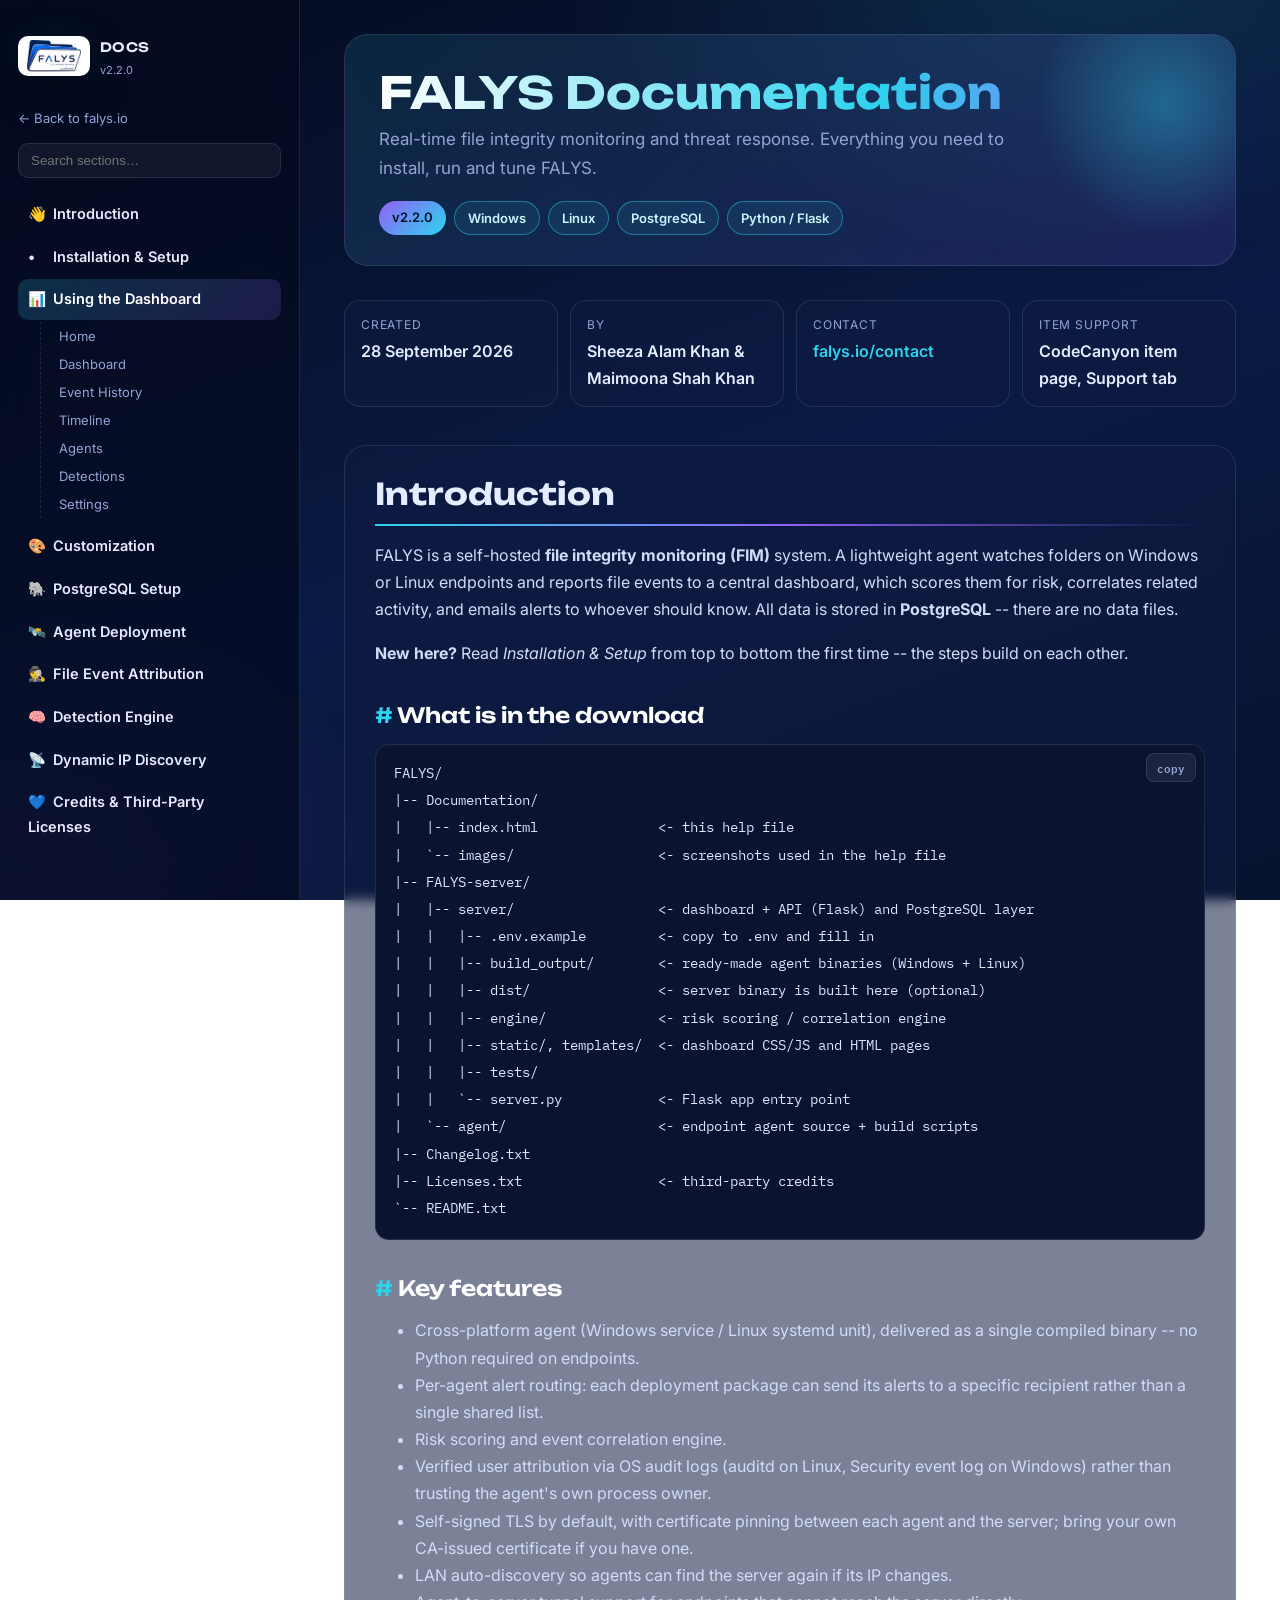
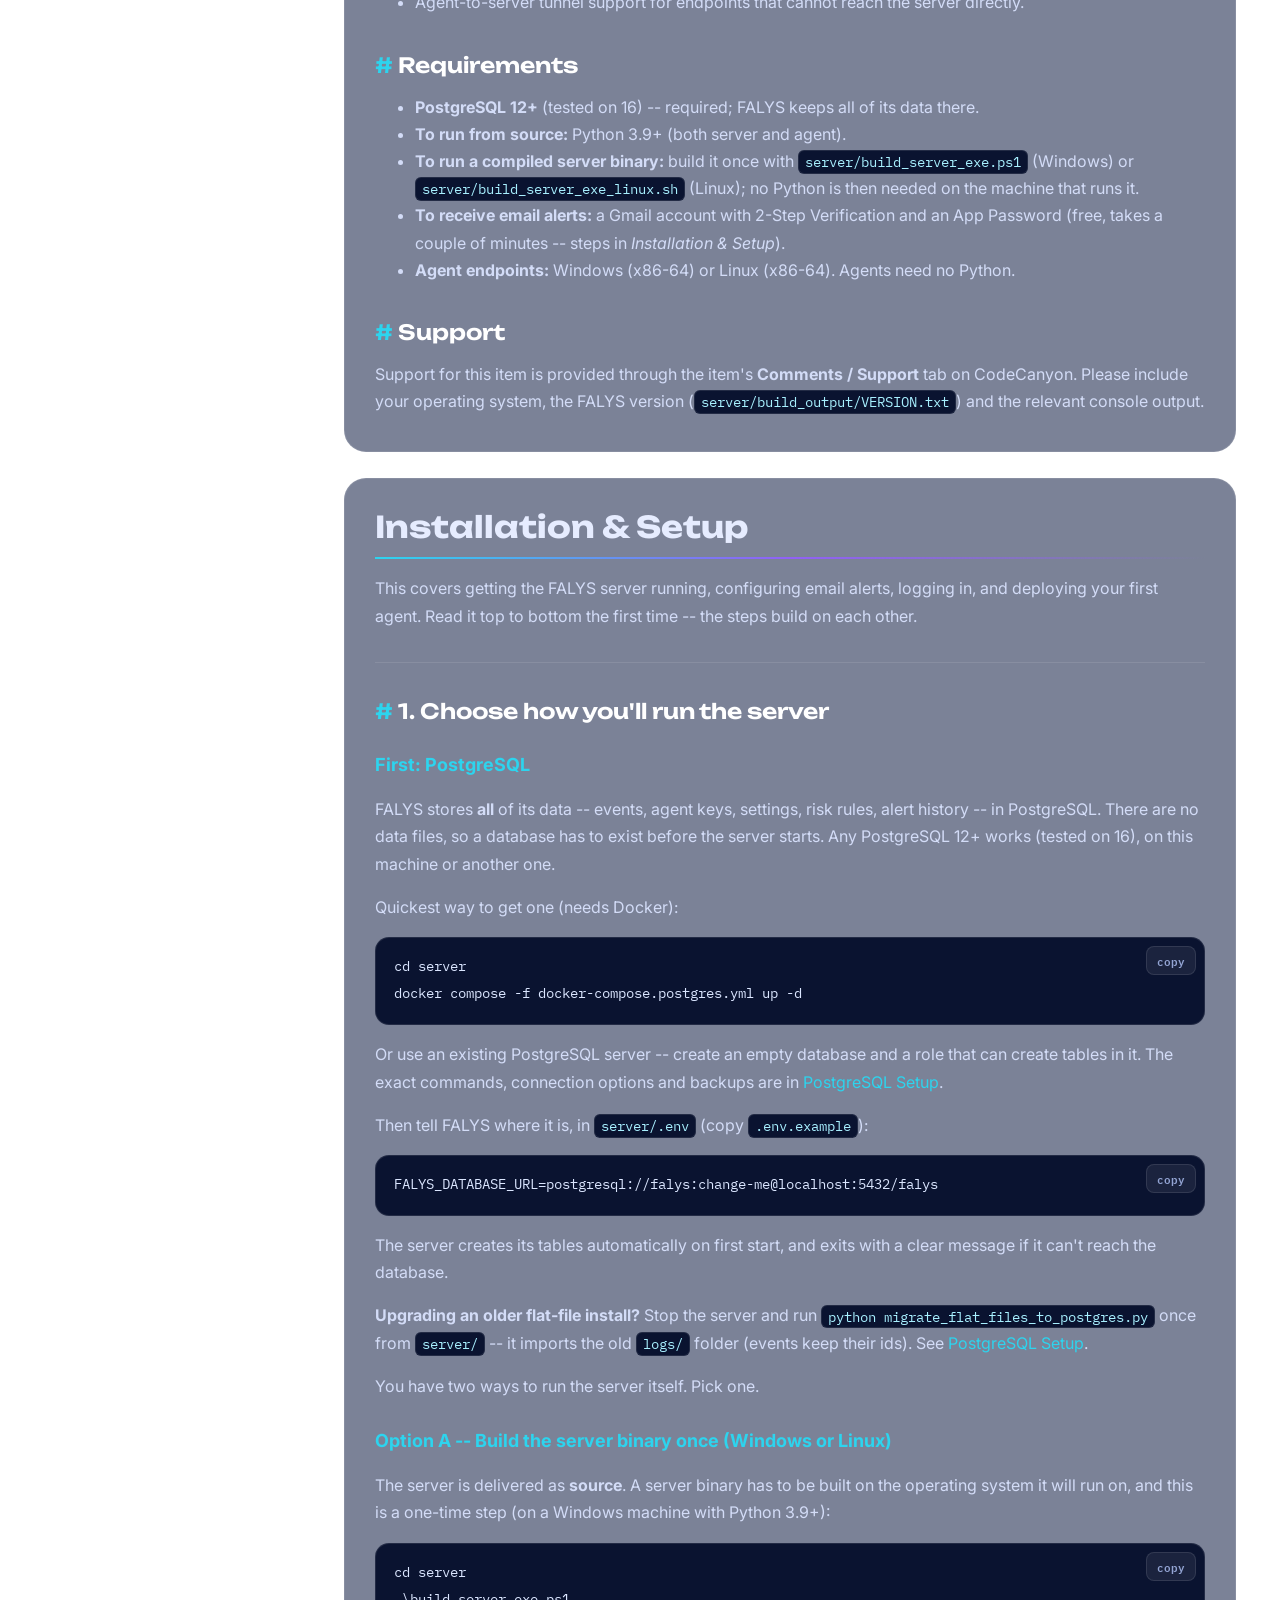
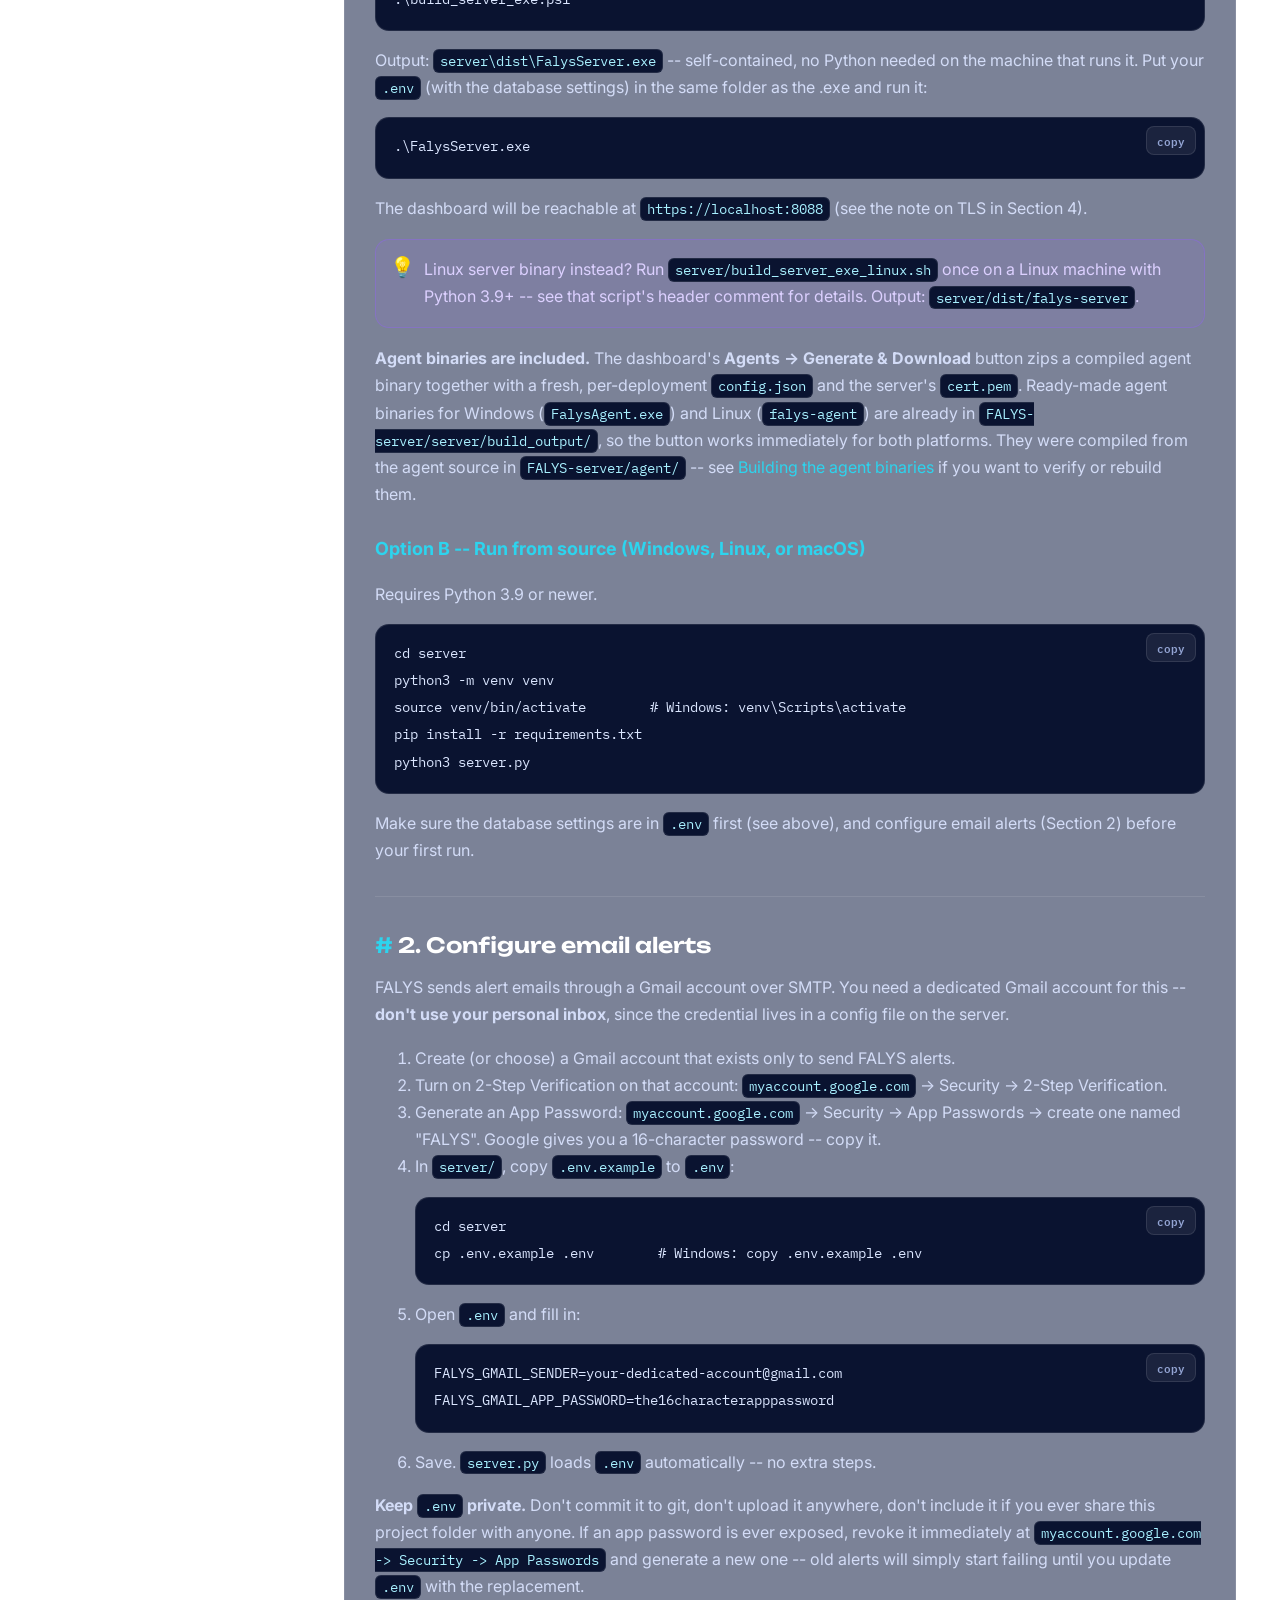
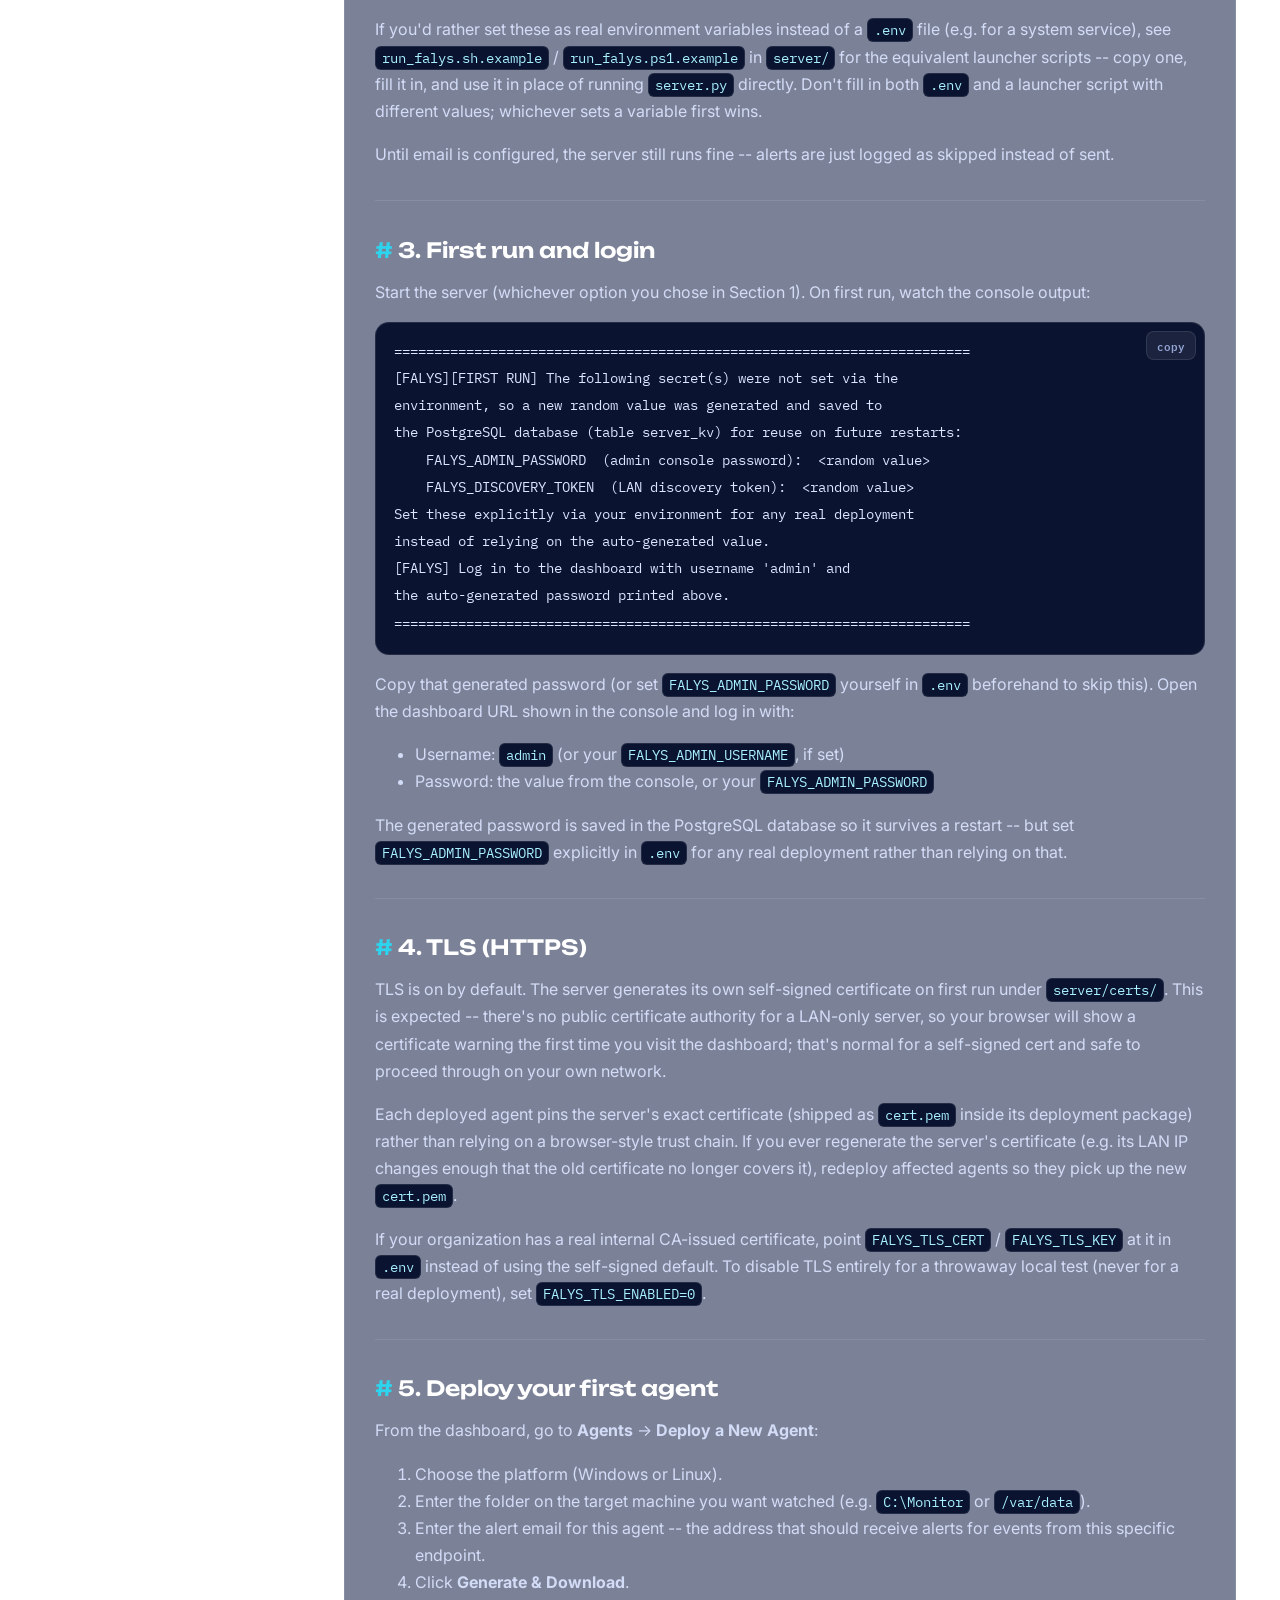
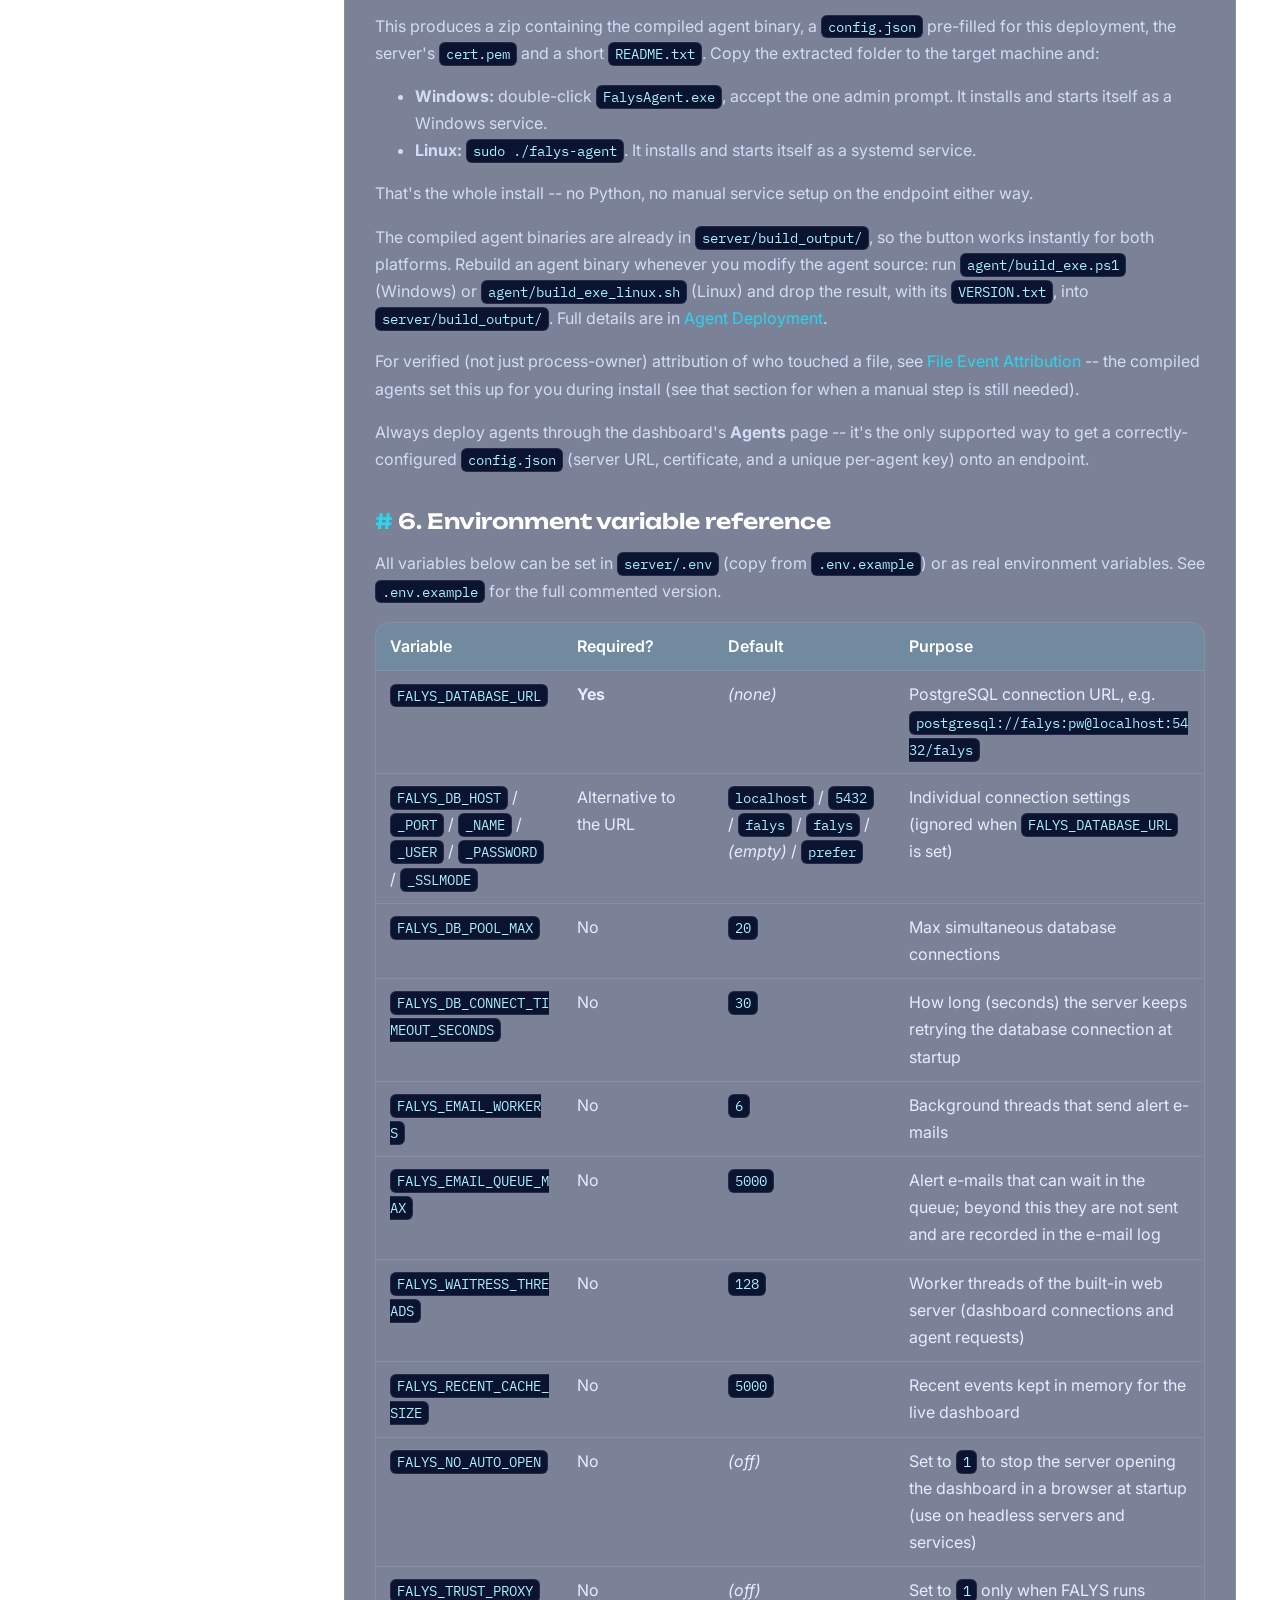
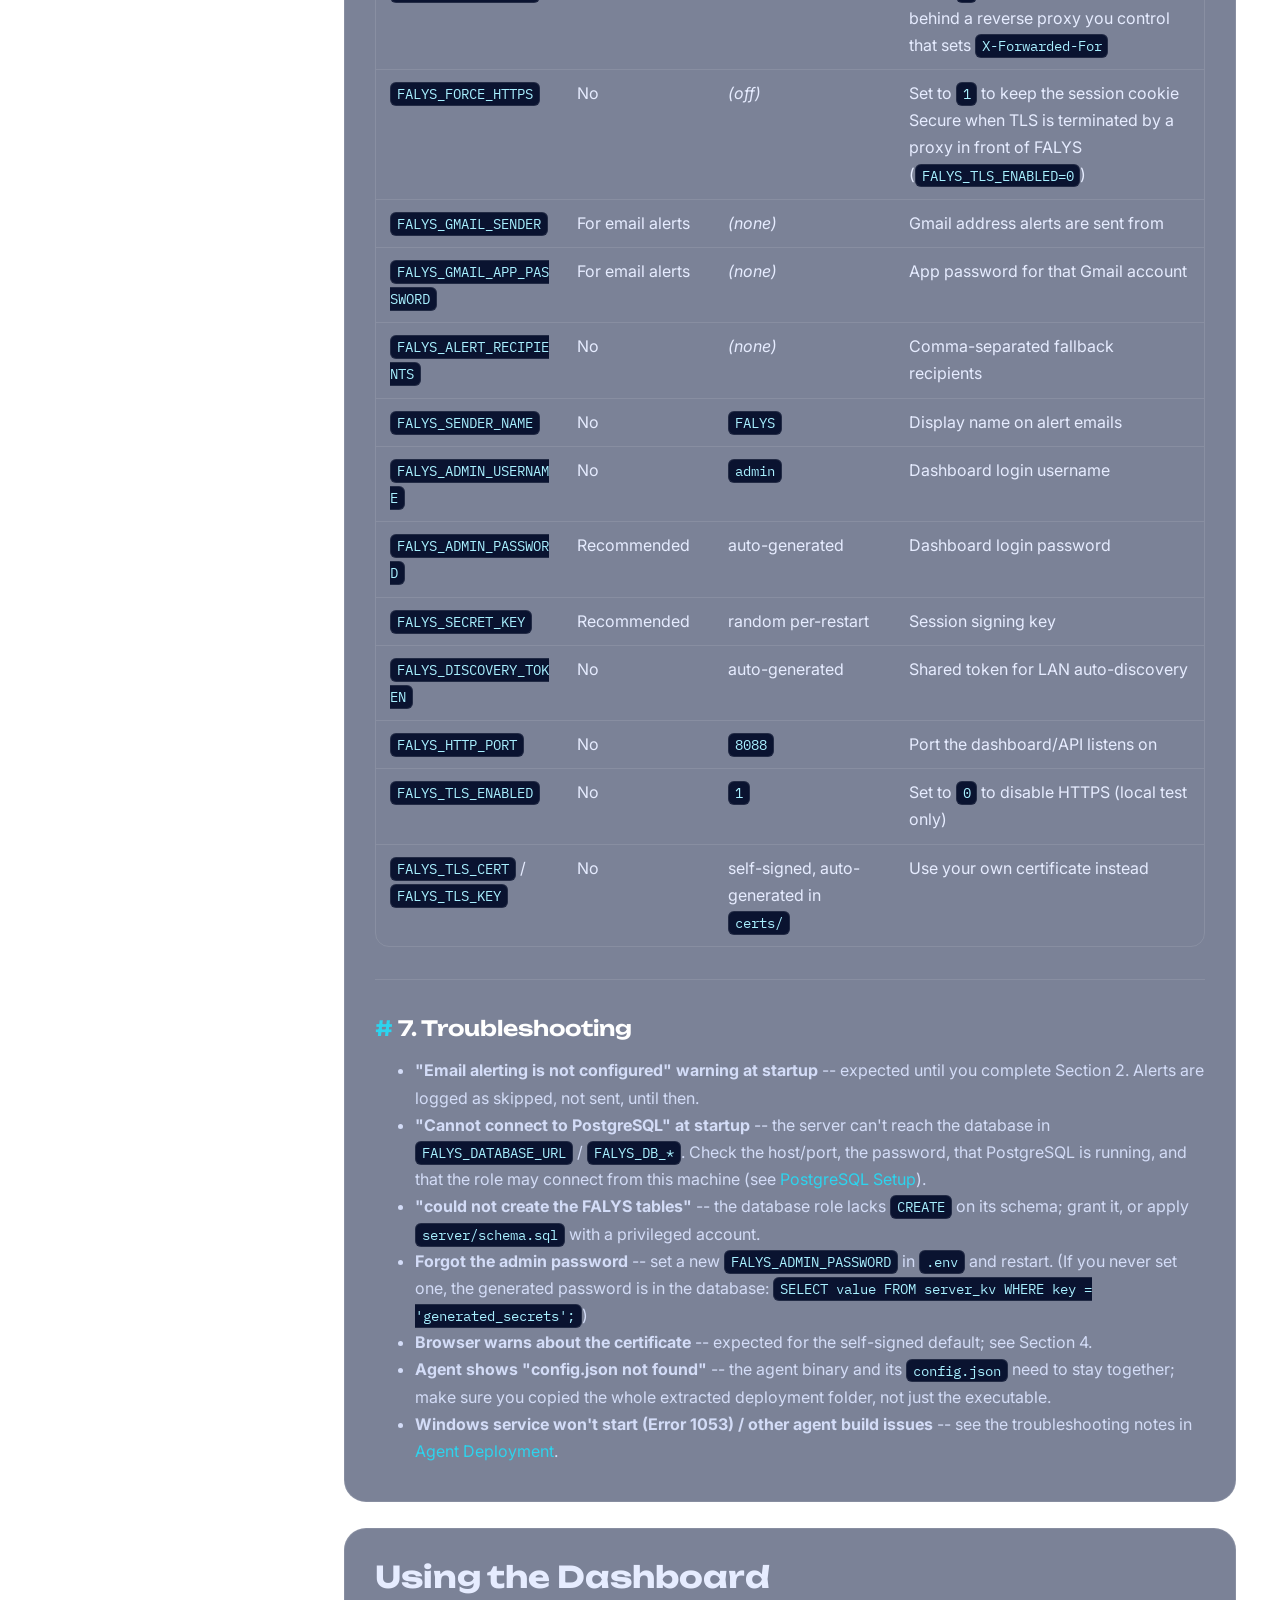
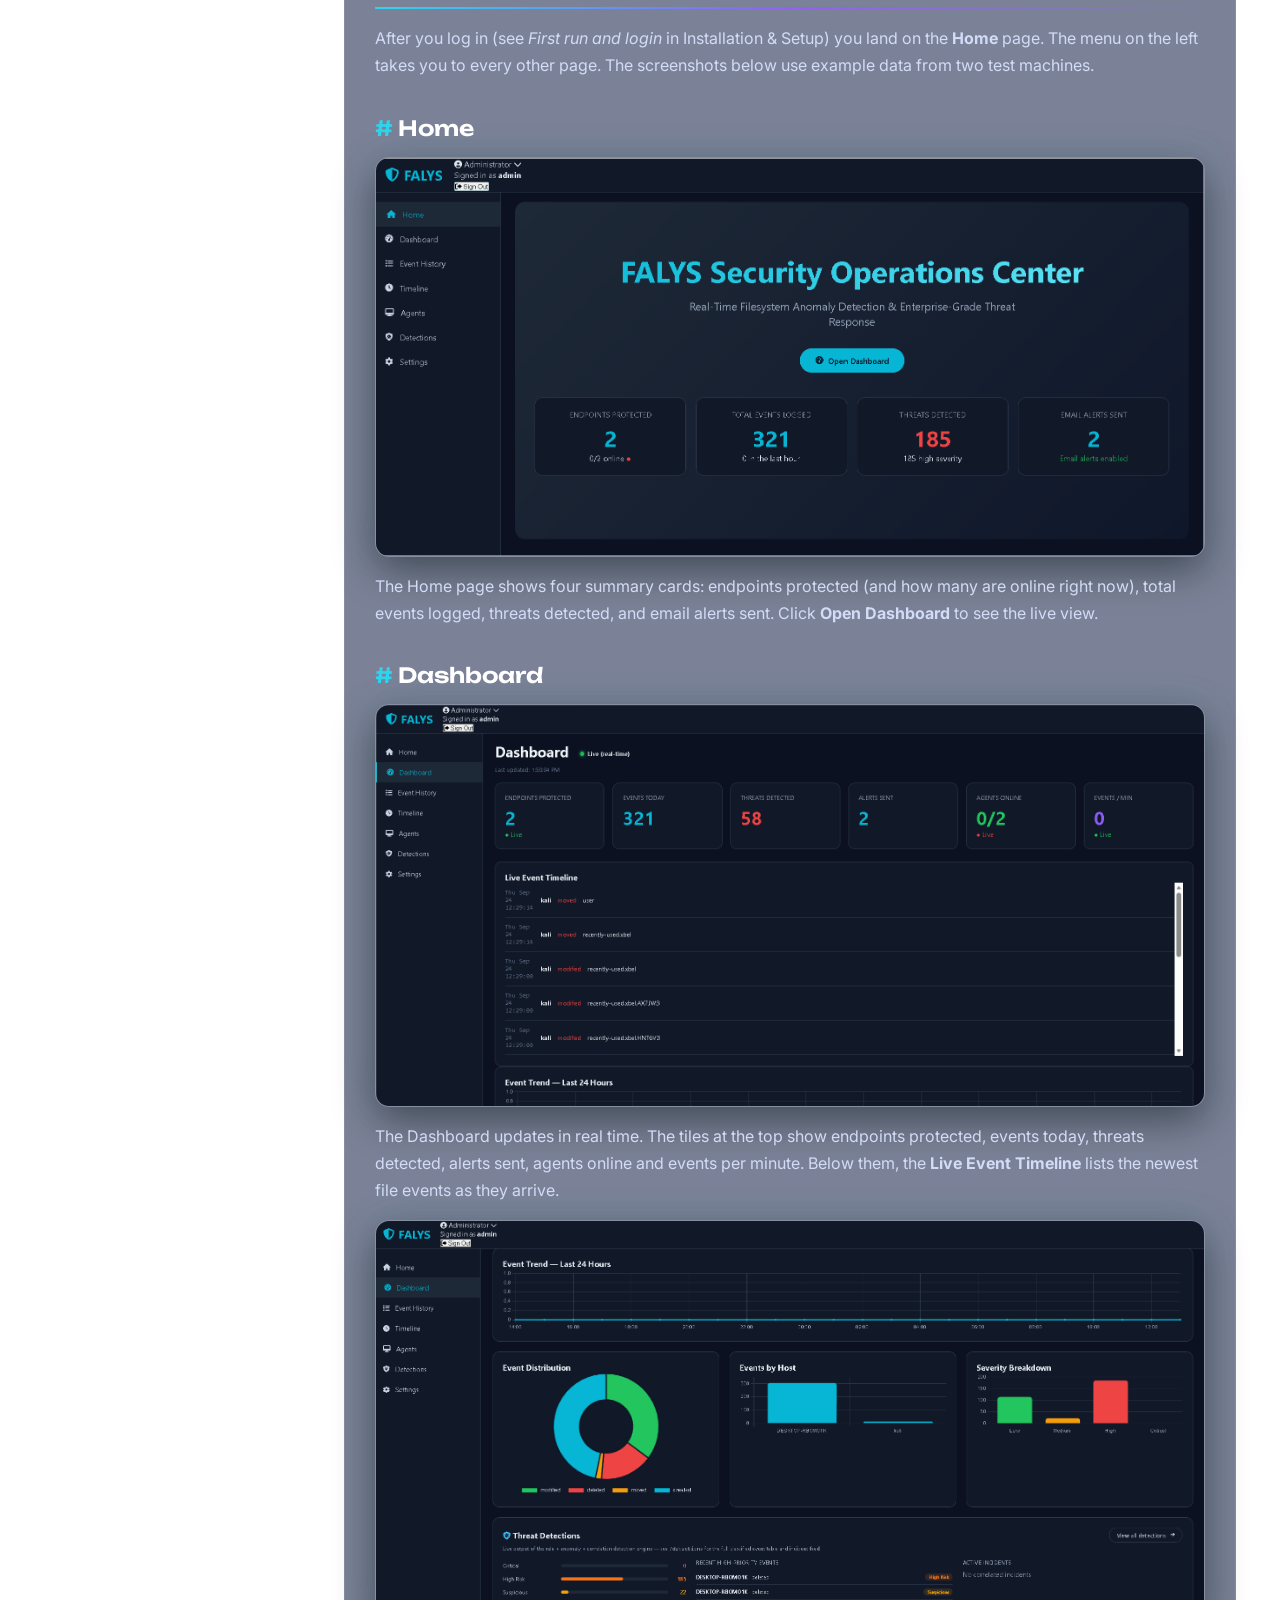
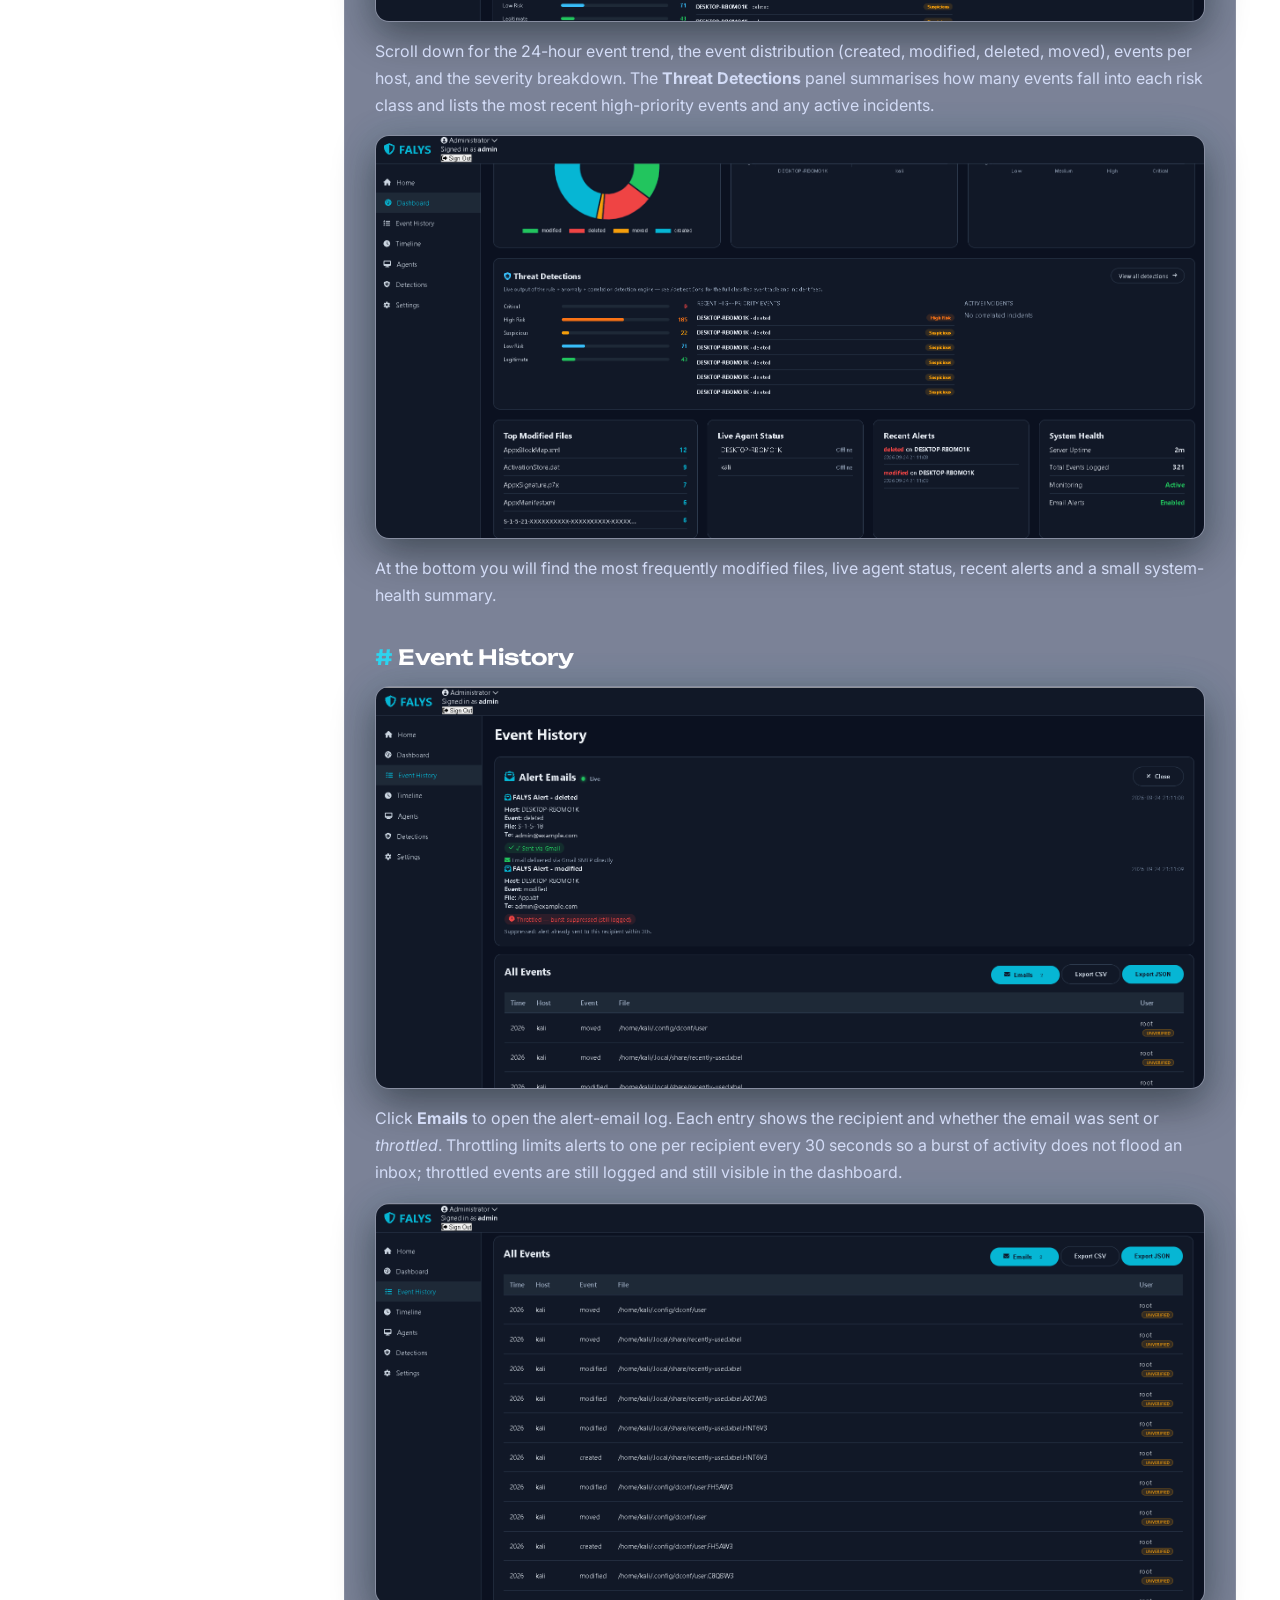
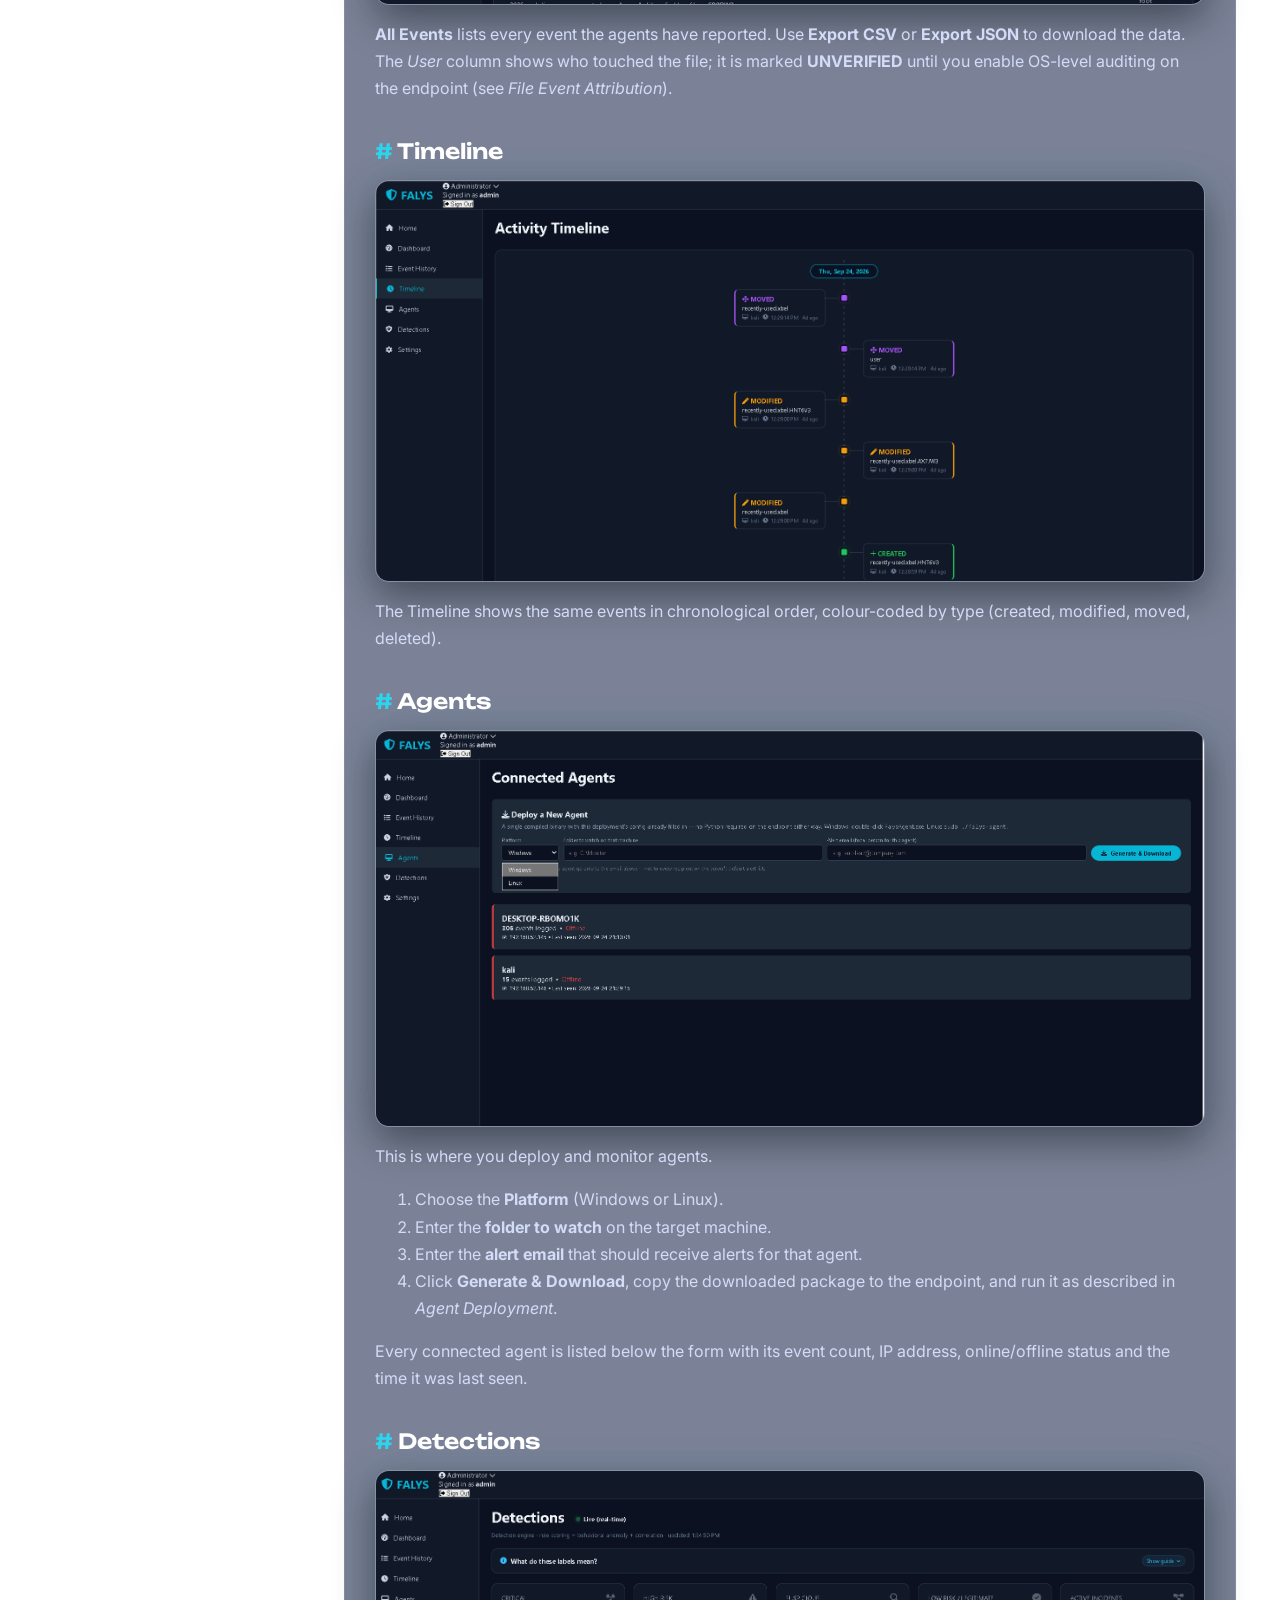
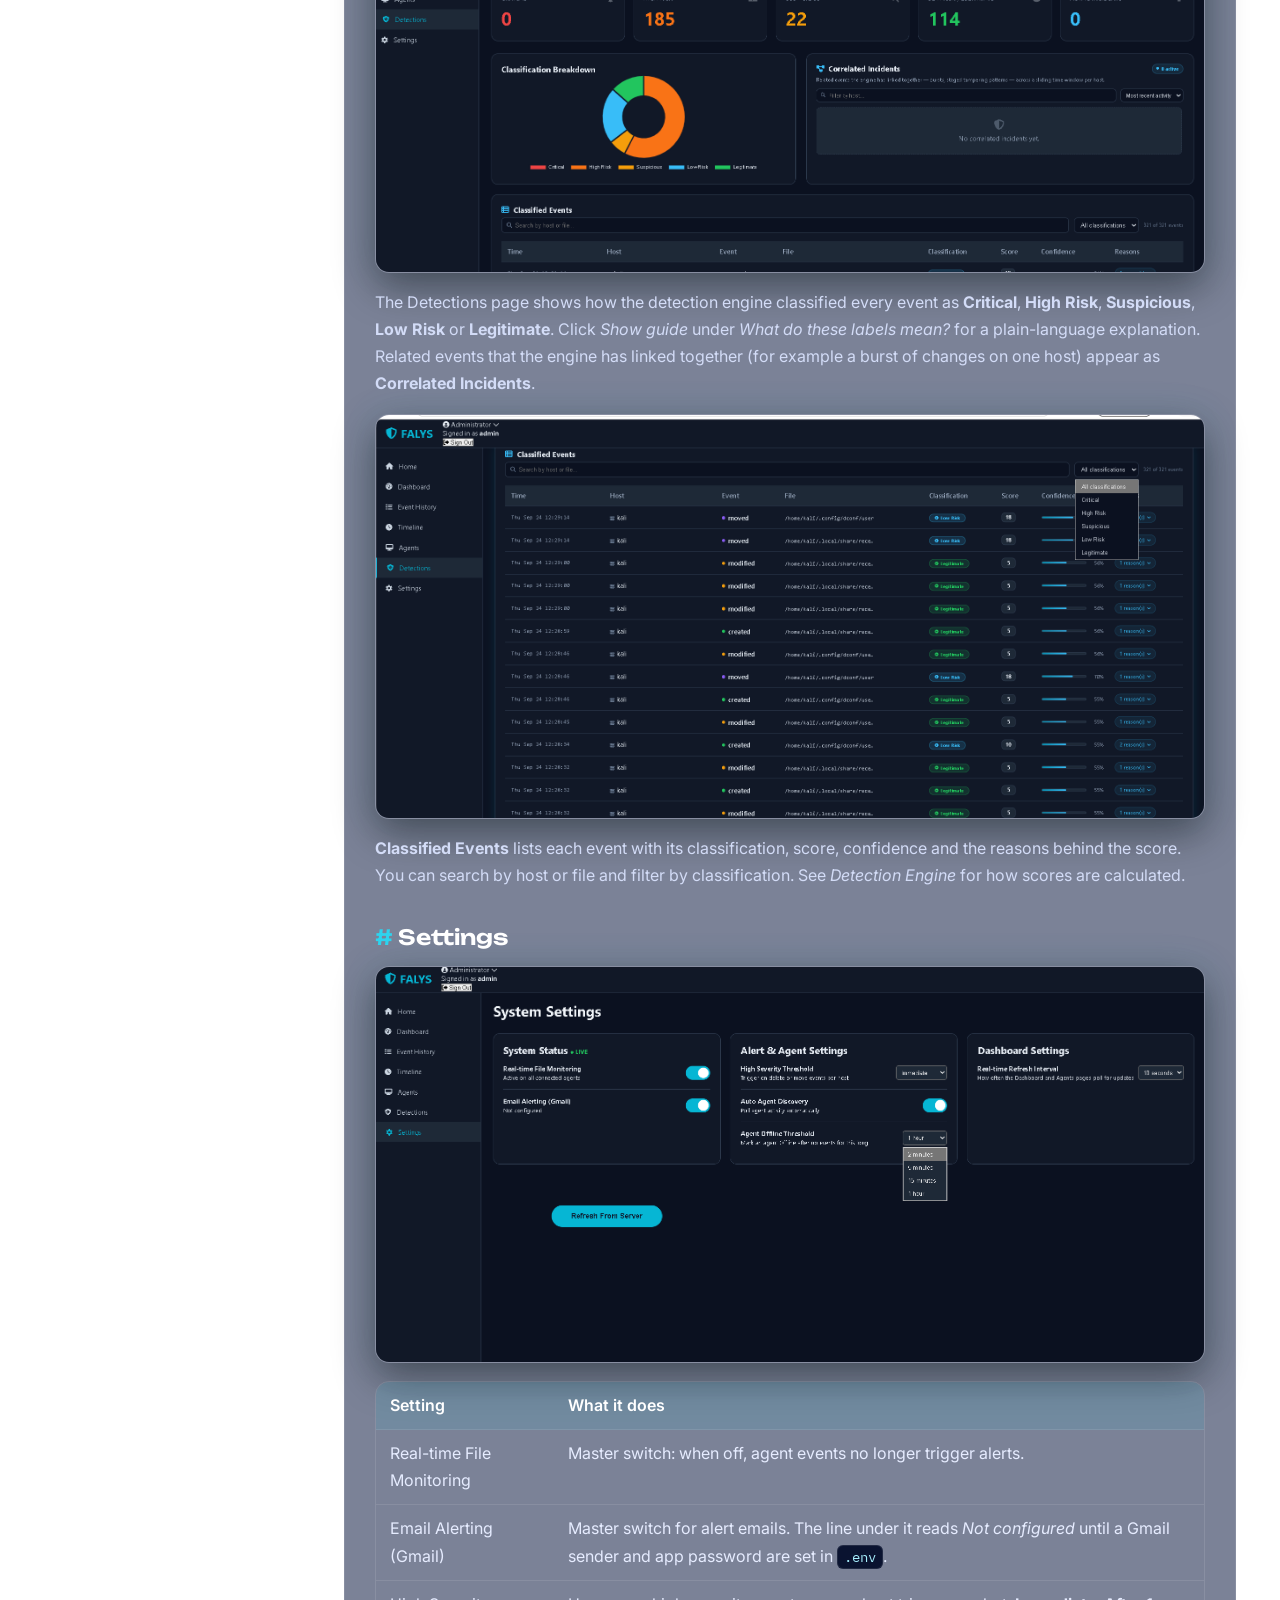
==== docs/index.html @ 92cbd5ea "uploaded docs" ====
<!DOCTYPE html>
<html lang="en">
<head>
<meta charset="utf-8">
<meta name="viewport" content="width=device-width, initial-scale=1">
<title>FALYS 2.2.0 Documentation | falys.io</title>
<meta name="description" content="Official documentation for FALYS, the real-time file integrity monitoring and threat response platform for Windows and Linux.">
<link rel="preconnect" href="https://fonts.googleapis.com"><link rel="preconnect" href="https://fonts.gstatic.com" crossorigin>
<link href="https://fonts.googleapis.com/css2?family=IBM+Plex+Mono:wght@400;500&family=Inter:wght@400;600&family=Unbounded:wght@500;700&display=swap" rel="stylesheet">
<link rel="stylesheet" href="docs.css">
</head>
<body>
<button id="menu" aria-label="Open menu">☰ Menu</button>
<aside id="side">
  <div class="brand"><img src="images/falys-logo.png" alt="FALYS"><div><b>DOCS</b><small>v2.2.0</small></div></div>
  <a class="back" href="../index.html">← Back to falys.io</a>
  <input id="search" type="search" placeholder="Search sections…" aria-label="Search sections">
  <nav id="toc">
<body>
<ul>
<li><a href="#introduction" id="toc-introduction">Introduction</a>
<ul>
<li><a href="#what-is-in-the-download"
id="toc-what-is-in-the-download">What is in the download</a></li>
<li><a href="#key-features" id="toc-key-features">Key features</a></li>
<li><a href="#requirements" id="toc-requirements">Requirements</a></li>
<li><a href="#support" id="toc-support">Support</a></li>
</ul></li>
<li><a href="#installation--setup"
id="toc-installation--setup">Installation &amp; Setup</a>
<ul>
<li><a href="#1-choose-how-youll-run-the-server"
id="toc-1-choose-how-youll-run-the-server">1. Choose how you'll run the
server</a></li>
<li><a href="#2-configure-email-alerts"
id="toc-2-configure-email-alerts">2. Configure email alerts</a></li>
<li><a href="#3-first-run-and-login" id="toc-3-first-run-and-login">3.
First run and login</a></li>
<li><a href="#4-tls-https" id="toc-4-tls-https">4. TLS (HTTPS)</a></li>
<li><a href="#5-deploy-your-first-agent"
id="toc-5-deploy-your-first-agent">5. Deploy your first agent</a></li>
<li><a href="#6-environment-variable-reference"
id="toc-6-environment-variable-reference">6. Environment variable
reference</a></li>
<li><a href="#7-troubleshooting" id="toc-7-troubleshooting">7.
Troubleshooting</a></li>
</ul></li>
<li><a href="#using-the-dashboard" id="toc-using-the-dashboard">Using
the Dashboard</a>
<ul>
<li><a href="#home" id="toc-home">Home</a></li>
<li><a href="#dashboard" id="toc-dashboard">Dashboard</a></li>
<li><a href="#event-history" id="toc-event-history">Event
History</a></li>
<li><a href="#timeline" id="toc-timeline">Timeline</a></li>
<li><a href="#agents" id="toc-agents">Agents</a></li>
<li><a href="#detections" id="toc-detections">Detections</a></li>
<li><a href="#settings" id="toc-settings">Settings</a></li>
</ul></li>
<li><a href="#customization" id="toc-customization">Customization</a>
<ul>
<li><a href="#1-settings-page-no-code"
id="toc-1-settings-page-no-code">1. Settings page (no code)</a></li>
<li><a href="#2-configuration-file-env"
id="toc-2-configuration-file-env">2. Configuration file
(<code>.env</code>)</a></li>
<li><a href="#3-detection-rules-no-restart"
id="toc-3-detection-rules-no-restart">3. Detection rules (no
restart)</a></li>
<li><a href="#4-detection-engine-tuning-no-restart"
id="toc-4-detection-engine-tuning-no-restart">4. Detection engine tuning
(no restart)</a></li>
<li><a href="#5-what-each-agent-watches-configjson"
id="toc-5-what-each-agent-watches-configjson">5. What each agent watches
(<code>config.json</code>)</a></li>
<li><a href="#6-e-mail-alerts" id="toc-6-e-mail-alerts">6. E-mail
alerts</a></li>
<li><a href="#7-branding-and-look" id="toc-7-branding-and-look">7.
Branding and look</a></li>
<li><a href="#8-changing-the-source-code"
id="toc-8-changing-the-source-code">8. Changing the source code</a></li>
<li><a href="#9-retention" id="toc-9-retention">9. Retention</a></li>
</ul></li>
<li><a href="#postgresql-setup" id="toc-postgresql-setup">PostgreSQL
Setup</a>
<ul>
<li><a href="#what-is-stored-where" id="toc-what-is-stored-where">What
is stored where</a></li>
<li><a href="#setting-it-up" id="toc-setting-it-up">Setting it
up</a></li>
<li><a href="#behaviour-to-know-about"
id="toc-behaviour-to-know-about">Behaviour to know about</a></li>
<li><a href="#backups" id="toc-backups">Backups</a></li>
<li><a href="#retention" id="toc-retention">Retention</a></li>
<li><a href="#upgrading-from-a-flat-file-install"
id="toc-upgrading-from-a-flat-file-install">Upgrading from a flat-file
install</a></li>
<li><a href="#running-the-tests" id="toc-running-the-tests">Running the
tests</a></li>
</ul></li>
<li><a href="#agent-deployment" id="toc-agent-deployment">Agent
Deployment</a>
<ul>
<li><a href="#architecture" id="toc-architecture">Architecture</a></li>
<li><a href="#building-the-agent-binaries"
id="toc-building-the-agent-binaries">Building the agent
binaries</a></li>
<li><a href="#why-a-self-installing-exe-instead-of-an-msi"
id="toc-why-a-self-installing-exe-instead-of-an-msi">Why a
self-installing EXE instead of an MSI</a></li>
<li><a href="#tls-certpem" id="toc-tls-certpem">TLS (cert.pem)</a></li>
<li><a href="#windows-service-startup"
id="toc-windows-service-startup">Windows service startup</a></li>
</ul></li>
<li><a href="#file-event-attribution"
id="toc-file-event-attribution">File Event Attribution</a>
<ul>
<li><a href="#what-this-is" id="toc-what-this-is">What this is</a></li>
<li><a href="#how-to-tell-if-its-working"
id="toc-how-to-tell-if-its-working">How to tell if it's working</a></li>
<li><a href="#linux-setup" id="toc-linux-setup">Linux setup</a></li>
<li><a href="#windows-setup" id="toc-windows-setup">Windows
setup</a></li>
<li><a href="#technical-notes" id="toc-technical-notes">Technical
notes</a></li>
</ul></li>
<li><a href="#detection-engine" id="toc-detection-engine">Detection
Engine</a>
<ul>
<li><a href="#what-this-is-1" id="toc-what-this-is-1">What this
is</a></li>
<li><a href="#architecture-1"
id="toc-architecture-1">Architecture</a></li>
<li><a href="#new-api-routes" id="toc-new-api-routes">New API
routes</a></li>
<li><a href="#tuning" id="toc-tuning">Tuning</a></li>
</ul></li>
<li><a href="#dynamic-ip-discovery"
id="toc-dynamic-ip-discovery">Dynamic IP Discovery</a>
<ul>
<li><a href="#the-problem" id="toc-the-problem">The problem</a></li>
<li><a href="#the-solution" id="toc-the-solution">The solution</a></li>
<li><a href="#authentication-is-this-really-the-server"
id="toc-authentication-is-this-really-the-server">Authentication ("is
this really the server?")</a></li>
<li><a href="#verified-behavior-tested-in-this-environment"
id="toc-verified-behavior-tested-in-this-environment">Verified behavior
(tested in this environment)</a></li>
<li><a href="#network-requirements-and-behavior-notes"
id="toc-network-requirements-and-behavior-notes">Network requirements
and behavior notes</a></li>
</ul></li>
<li><a href="#credits--third-party-licenses"
id="toc-credits--third-party-licenses">Credits &amp; Third-Party
Licenses</a></li>
</ul>
  </nav>
</aside>
<main>
  <div class="hero">
    <h1>FALYS Documentation</h1>
    <p>Real-time file integrity monitoring and threat response. Everything you need to install, run and tune FALYS.</p>
    <div class="badges"><span>v2.2.0</span><span>Windows</span><span>Linux</span><span>PostgreSQL</span><span>Python / Flask</span></div>
  </div>
  <div class="author">
    <div><small>Created</small><b>28 September 2026</b></div>
    <div><small>By</small><b>Sheeza Alam Khan &amp; Maimoona Shah Khan</b></div>
    <div><small>Contact</small><b><a href="../contact.html">falys.io/contact</a></b></div>
    <div><small>Item support</small><b>CodeCanyon item page, Support tab</b></div>
  </div>
<section id="introduction">

<h1 id="introduction">Introduction</h1>
<p>FALYS is a self-hosted <strong>file integrity monitoring
(FIM)</strong> system. A lightweight agent watches folders on Windows or
Linux endpoints and reports file events to a central dashboard, which
scores them for risk, correlates related activity, and emails alerts to
whoever should know. All data is stored in <strong>PostgreSQL</strong>
-- there are no data files.</p>
<p><strong>New here?</strong> Read <em>Installation &amp; Setup</em>
from top to bottom the first time -- the steps build on each other.</p>
<h2 id="what-is-in-the-download">What is in the download</h2>
<pre><code>FALYS/
|-- Documentation/
|   |-- index.html               &lt;- this help file
|   `-- images/                  &lt;- screenshots used in the help file
|-- FALYS-server/
|   |-- server/                  &lt;- dashboard + API (Flask) and PostgreSQL layer
|   |   |-- .env.example         &lt;- copy to .env and fill in
|   |   |-- build_output/        &lt;- ready-made agent binaries (Windows + Linux)
|   |   |-- dist/                &lt;- server binary is built here (optional)
|   |   |-- engine/              &lt;- risk scoring / correlation engine
|   |   |-- static/, templates/  &lt;- dashboard CSS/JS and HTML pages
|   |   |-- tests/
|   |   `-- server.py            &lt;- Flask app entry point
|   `-- agent/                   &lt;- endpoint agent source + build scripts
|-- Changelog.txt
|-- Licenses.txt                 &lt;- third-party credits
`-- README.txt</code></pre>
<h2 id="key-features">Key features</h2>
<ul>
<li>Cross-platform agent (Windows service / Linux systemd unit),
delivered as a single compiled binary -- no Python required on
endpoints.</li>
<li>Per-agent alert routing: each deployment package can send its alerts
to a specific recipient rather than a single shared list.</li>
<li>Risk scoring and event correlation engine.</li>
<li>Verified user attribution via OS audit logs (auditd on Linux,
Security event log on Windows) rather than trusting the agent's own
process owner.</li>
<li>Self-signed TLS by default, with certificate pinning between each
agent and the server; bring your own CA-issued certificate if you have
one.</li>
<li>LAN auto-discovery so agents can find the server again if its IP
changes.</li>
<li>Agent-to-server tunnel support for endpoints that cannot reach the
server directly.</li>
</ul>
<h2 id="requirements">Requirements</h2>
<ul>
<li><strong>PostgreSQL 12+</strong> (tested on 16) -- required; FALYS
keeps all of its data there.</li>
<li><strong>To run from source:</strong> Python 3.9+ (both server and
agent).</li>
<li><strong>To run a compiled server binary:</strong> build it once with
<code>server/build_server_exe.ps1</code> (Windows) or
<code>server/build_server_exe_linux.sh</code> (Linux); no Python is then
needed on the machine that runs it.</li>
<li><strong>To receive email alerts:</strong> a Gmail account with
2-Step Verification and an App Password (free, takes a couple of minutes
-- steps in <em>Installation &amp; Setup</em>).</li>
<li><strong>Agent endpoints:</strong> Windows (x86-64) or Linux
(x86-64). Agents need no Python.</li>
</ul>
<h2 id="support">Support</h2>
<p>Support for this item is provided through the item's <strong>Comments
/ Support</strong> tab on CodeCanyon. Please include your operating
system, the FALYS version (<code>server/build_output/VERSION.txt</code>)
and the relevant console output.</p>
</section>

<section id="installation">

<h1 id="installation--setup">Installation &amp; Setup</h1>
<p>This covers getting the FALYS server running, configuring email
alerts, logging in, and deploying your first agent. Read it top to
bottom the first time -- the steps build on each other.</p>
<hr />
<h2 id="1-choose-how-youll-run-the-server">1. Choose how you'll run the
server</h2>
<h3 id="first-postgresql">First: PostgreSQL</h3>
<p>FALYS stores <strong>all</strong> of its data -- events, agent keys,
settings, risk rules, alert history -- in PostgreSQL. There are no data
files, so a database has to exist before the server starts. Any
PostgreSQL 12+ works (tested on 16), on this machine or another one.</p>
<p>Quickest way to get one (needs Docker):</p>
<div class="sourceCode" id="cb2"><pre
class="sourceCode bash"><code class="sourceCode bash"><span id="cb2-1"><a href="#cb2-1" aria-hidden="true" tabindex="-1"></a><span class="bu">cd</span> server</span>
<span id="cb2-2"><a href="#cb2-2" aria-hidden="true" tabindex="-1"></a><span class="ex">docker</span> compose <span class="at">-f</span> docker-compose.postgres.yml up <span class="at">-d</span></span></code></pre></div>
<p>Or use an existing PostgreSQL server -- create an empty database and
a role that can create tables in it. The exact commands, connection
options and backups are in <a href="#postgresql-setup">PostgreSQL
Setup</a>.</p>
<p>Then tell FALYS where it is, in <code>server/.env</code> (copy
<code>.env.example</code>):</p>
<pre><code>FALYS_DATABASE_URL=postgresql://falys:change-me@localhost:5432/falys</code></pre>
<p>The server creates its tables automatically on first start, and exits
with a clear message if it can't reach the database.</p>
<p><strong>Upgrading an older flat-file install?</strong> Stop the
server and run <code>python migrate_flat_files_to_postgres.py</code>
once from <code>server/</code> -- it imports the old <code>logs/</code>
folder (events keep their ids). See <a
href="#upgrading-from-a-flat-file-install">PostgreSQL Setup</a>.</p>
<p>You have two ways to run the server itself. Pick one.</p>
<h3
id="option-a----build-the-server-binary-once-windows-or-linux">Option A
-- Build the server binary once (Windows or Linux)</h3>
<p>The server is delivered as <strong>source</strong>. A server binary
has to be built on the operating system it will run on, and this is a
one-time step (on a Windows machine with Python 3.9+):</p>
<pre><code>cd server
.\build_server_exe.ps1</code></pre>
<p>Output: <code>server\dist\FalysServer.exe</code> -- self-contained,
no Python needed on the machine that runs it. Put your <code>.env</code>
(with the database settings) in the same folder as the .exe and run
it:</p>
<pre><code>.\FalysServer.exe</code></pre>
<p>The dashboard will be reachable at
<code>https://localhost:8088</code> (see the note on TLS in Section
4).</p>
<blockquote>
<p>Linux server binary instead? Run
<code>server/build_server_exe_linux.sh</code> once on a Linux machine
with Python 3.9+ -- see that script's header comment for details.
Output: <code>server/dist/falys-server</code>.</p>
</blockquote>
<p><strong>Agent binaries are included.</strong> The dashboard's
<strong>Agents -&gt; Generate &amp; Download</strong> button zips a
compiled agent binary together with a fresh, per-deployment
<code>config.json</code> and the server's <code>cert.pem</code>.
Ready-made agent binaries for Windows (<code>FalysAgent.exe</code>) and
Linux (<code>falys-agent</code>) are already in
<code>FALYS-server/server/build_output/</code>, so the button works
immediately for both platforms. They were compiled from the agent source
in <code>FALYS-server/agent/</code> -- see <a
href="#building-the-agent-binaries">Building the agent binaries</a> if
you want to verify or rebuild them.</p>
<h3 id="option-b----run-from-source-windows-linux-or-macos">Option B --
Run from source (Windows, Linux, or macOS)</h3>
<p>Requires Python 3.9 or newer.</p>
<div class="sourceCode" id="cb6"><pre
class="sourceCode bash"><code class="sourceCode bash"><span id="cb6-1"><a href="#cb6-1" aria-hidden="true" tabindex="-1"></a><span class="bu">cd</span> server</span>
<span id="cb6-2"><a href="#cb6-2" aria-hidden="true" tabindex="-1"></a><span class="ex">python3</span> <span class="at">-m</span> venv venv</span>
<span id="cb6-3"><a href="#cb6-3" aria-hidden="true" tabindex="-1"></a><span class="bu">source</span> venv/bin/activate        <span class="co"># Windows: venv\Scripts\activate</span></span>
<span id="cb6-4"><a href="#cb6-4" aria-hidden="true" tabindex="-1"></a><span class="ex">pip</span> install <span class="at">-r</span> requirements.txt</span>
<span id="cb6-5"><a href="#cb6-5" aria-hidden="true" tabindex="-1"></a><span class="ex">python3</span> server.py</span></code></pre></div>
<p>Make sure the database settings are in <code>.env</code> first (see
above), and configure email alerts (Section 2) before your first
run.</p>
<hr />
<h2 id="2-configure-email-alerts">2. Configure email alerts</h2>
<p>FALYS sends alert emails through a Gmail account over SMTP. You need
a dedicated Gmail account for this -- <strong>don't use your personal
inbox</strong>, since the credential lives in a config file on the
server.</p>
<ol type="1">
<li>Create (or choose) a Gmail account that exists only to send FALYS
alerts.</li>
<li>Turn on 2-Step Verification on that account:
<code>myaccount.google.com</code> -&gt; Security -&gt; 2-Step
Verification.</li>
<li>Generate an App Password: <code>myaccount.google.com</code> -&gt;
Security -&gt; App Passwords -&gt; create one named "FALYS". Google
gives you a 16-character password -- copy it.</li>
<li>In <code>server/</code>, copy <code>.env.example</code> to
<code>.env</code>:
<div class="sourceCode" id="cb7"><pre
class="sourceCode bash"><code class="sourceCode bash"><span id="cb7-1"><a href="#cb7-1" aria-hidden="true" tabindex="-1"></a><span class="bu">cd</span> server</span>
<span id="cb7-2"><a href="#cb7-2" aria-hidden="true" tabindex="-1"></a><span class="fu">cp</span> .env.example .env        <span class="co"># Windows: copy .env.example .env</span></span></code></pre></div></li>
<li>Open <code>.env</code> and fill in:
<pre><code>FALYS_GMAIL_SENDER=your-dedicated-account@gmail.com
FALYS_GMAIL_APP_PASSWORD=the16characterapppassword</code></pre></li>
<li>Save. <code>server.py</code> loads <code>.env</code> automatically
-- no extra steps.</li>
</ol>
<p><strong>Keep <code>.env</code> private.</strong> Don't commit it to
git, don't upload it anywhere, don't include it if you ever share this
project folder with anyone. If an app password is ever exposed, revoke
it immediately at
<code>myaccount.google.com -&gt; Security -&gt; App Passwords</code> and
generate a new one -- old alerts will simply start failing until you
update <code>.env</code> with the replacement.</p>
<p>If you'd rather set these as real environment variables instead of a
<code>.env</code> file (e.g. for a system service), see
<code>run_falys.sh.example</code> / <code>run_falys.ps1.example</code>
in <code>server/</code> for the equivalent launcher scripts -- copy one,
fill it in, and use it in place of running <code>server.py</code>
directly. Don't fill in both <code>.env</code> and a launcher script
with different values; whichever sets a variable first wins.</p>
<p>Until email is configured, the server still runs fine -- alerts are
just logged as skipped instead of sent.</p>
<hr />
<h2 id="3-first-run-and-login">3. First run and login</h2>
<p>Start the server (whichever option you chose in Section 1). On first
run, watch the console output:</p>
<pre><code>========================================================================
[FALYS][FIRST RUN] The following secret(s) were not set via the
environment, so a new random value was generated and saved to
the PostgreSQL database (table server_kv) for reuse on future restarts:
    FALYS_ADMIN_PASSWORD  (admin console password):  &lt;random value&gt;
    FALYS_DISCOVERY_TOKEN  (LAN discovery token):  &lt;random value&gt;
Set these explicitly via your environment for any real deployment
instead of relying on the auto-generated value.
[FALYS] Log in to the dashboard with username &#39;admin&#39; and
the auto-generated password printed above.
========================================================================</code></pre>
<p>Copy that generated password (or set
<code>FALYS_ADMIN_PASSWORD</code> yourself in <code>.env</code>
beforehand to skip this). Open the dashboard URL shown in the console
and log in with:</p>
<ul>
<li>Username: <code>admin</code> (or your
<code>FALYS_ADMIN_USERNAME</code>, if set)</li>
<li>Password: the value from the console, or your
<code>FALYS_ADMIN_PASSWORD</code></li>
</ul>
<p>The generated password is saved in the PostgreSQL database so it
survives a restart -- but set <code>FALYS_ADMIN_PASSWORD</code>
explicitly in <code>.env</code> for any real deployment rather than
relying on that.</p>
<hr />
<h2 id="4-tls-https">4. TLS (HTTPS)</h2>
<p>TLS is on by default. The server generates its own self-signed
certificate on first run under <code>server/certs/</code>. This is
expected -- there's no public certificate authority for a LAN-only
server, so your browser will show a certificate warning the first time
you visit the dashboard; that's normal for a self-signed cert and safe
to proceed through on your own network.</p>
<p>Each deployed agent pins the server's exact certificate (shipped as
<code>cert.pem</code> inside its deployment package) rather than relying
on a browser-style trust chain. If you ever regenerate the server's
certificate (e.g. its LAN IP changes enough that the old certificate no
longer covers it), redeploy affected agents so they pick up the new
<code>cert.pem</code>.</p>
<p>If your organization has a real internal CA-issued certificate, point
<code>FALYS_TLS_CERT</code> / <code>FALYS_TLS_KEY</code> at it in
<code>.env</code> instead of using the self-signed default. To disable
TLS entirely for a throwaway local test (never for a real deployment),
set <code>FALYS_TLS_ENABLED=0</code>.</p>
<hr />
<h2 id="5-deploy-your-first-agent">5. Deploy your first agent</h2>
<p>From the dashboard, go to <strong>Agents</strong> -&gt;
<strong>Deploy a New Agent</strong>:</p>
<ol type="1">
<li>Choose the platform (Windows or Linux).</li>
<li>Enter the folder on the target machine you want watched (e.g.
<code>C:\Monitor</code> or <code>/var/data</code>).</li>
<li>Enter the alert email for this agent -- the address that should
receive alerts for events from this specific endpoint.</li>
<li>Click <strong>Generate &amp; Download</strong>.</li>
</ol>
<p>This produces a zip containing the compiled agent binary, a
<code>config.json</code> pre-filled for this deployment, the
server's <code>cert.pem</code> and a short <code>README.txt</code>. Copy the extracted folder to the target
machine and:</p>
<ul>
<li><strong>Windows:</strong> double-click <code>FalysAgent.exe</code>,
accept the one admin prompt. It installs and starts itself as a Windows
service.</li>
<li><strong>Linux:</strong> <code>sudo ./falys-agent</code>. It installs
and starts itself as a systemd service.</li>
</ul>
<p>That's the whole install -- no Python, no manual service setup on the
endpoint either way.</p>
<p>The compiled agent binaries are already in
<code>server/build_output/</code>, so the button works instantly for
both platforms. Rebuild an agent binary whenever you modify the agent
source: run <code>agent/build_exe.ps1</code> (Windows) or
<code>agent/build_exe_linux.sh</code> (Linux) and drop the result, with
its <code>VERSION.txt</code>, into <code>server/build_output/</code>.
Full details are in <a href="#agent-deployment">Agent
Deployment</a>.</p>
<p>For verified (not just process-owner) attribution of who touched a
file, see <a href="#file-event-attribution">File Event Attribution</a>
-- the compiled agents set this up for you during install (see that section for when a manual step is still needed).</p>
<p>Always deploy agents through the dashboard's <strong>Agents</strong>
page -- it's the only supported way to get a correctly-configured
<code>config.json</code> (server URL, certificate, and a unique
per-agent key) onto an endpoint.</p>
<h2 id="6-environment-variable-reference">6. Environment variable
reference</h2>
<p>All variables below can be set in <code>server/.env</code> (copy from
<code>.env.example</code>) or as real environment variables. See
<code>.env.example</code> for the full commented version.</p>
<table>
<thead>
<tr class="header">
<th>Variable</th>
<th>Required?</th>
<th>Default</th>
<th>Purpose</th>
</tr>
</thead>
<tbody>
<tr class="odd">
<td><code>FALYS_DATABASE_URL</code></td>
<td><strong>Yes</strong></td>
<td><em>(none)</em></td>
<td>PostgreSQL connection URL, e.g.
<code>postgresql://falys:pw@localhost:5432/falys</code></td>
</tr>
<tr class="even">
<td><code>FALYS_DB_HOST</code> / <code>_PORT</code> / <code>_NAME</code>
/ <code>_USER</code> / <code>_PASSWORD</code> /
<code>_SSLMODE</code></td>
<td>Alternative to the URL</td>
<td><code>localhost</code> / <code>5432</code> / <code>falys</code> /
<code>falys</code> / <em>(empty)</em> / <code>prefer</code></td>
<td>Individual connection settings (ignored when
<code>FALYS_DATABASE_URL</code> is set)</td>
</tr>
<tr class="odd">
<td><code>FALYS_DB_POOL_MAX</code></td>
<td>No</td>
<td><code>20</code></td>
<td>Max simultaneous database connections</td>
</tr>
<tr class="even">
<td><code>FALYS_DB_CONNECT_TIMEOUT_SECONDS</code></td>
<td>No</td>
<td><code>30</code></td>
<td>How long (seconds) the server keeps retrying the database connection at startup</td>
</tr>
<tr class="odd">
<td><code>FALYS_EMAIL_WORKERS</code></td>
<td>No</td>
<td><code>6</code></td>
<td>Background threads that send alert e-mails</td>
</tr>
<tr class="even">
<td><code>FALYS_EMAIL_QUEUE_MAX</code></td>
<td>No</td>
<td><code>5000</code></td>
<td>Alert e-mails that can wait in the queue; beyond this they are not sent and are recorded in the e-mail log</td>
</tr>
<tr class="odd">
<td><code>FALYS_WAITRESS_THREADS</code></td>
<td>No</td>
<td><code>128</code></td>
<td>Worker threads of the built-in web server (dashboard connections and agent requests)</td>
</tr>
<tr class="even">
<td><code>FALYS_RECENT_CACHE_SIZE</code></td>
<td>No</td>
<td><code>5000</code></td>
<td>Recent events kept in memory for the live dashboard</td>
</tr>
<tr class="odd">
<td><code>FALYS_NO_AUTO_OPEN</code></td>
<td>No</td>
<td><em>(off)</em></td>
<td>Set to <code>1</code> to stop the server opening the dashboard in a browser at startup (use on headless servers and services)</td>
</tr>
<tr class="even">
<td><code>FALYS_TRUST_PROXY</code></td>
<td>No</td>
<td><em>(off)</em></td>
<td>Set to <code>1</code> only when FALYS runs behind a reverse proxy you control that sets <code>X-Forwarded-For</code></td>
</tr>
<tr class="odd">
<td><code>FALYS_FORCE_HTTPS</code></td>
<td>No</td>
<td><em>(off)</em></td>
<td>Set to <code>1</code> to keep the session cookie Secure when TLS is terminated by a proxy in front of FALYS (<code>FALYS_TLS_ENABLED=0</code>)</td>
</tr>
<tr class="even">
<td><code>FALYS_GMAIL_SENDER</code></td>
<td>For email alerts</td>
<td><em>(none)</em></td>
<td>Gmail address alerts are sent from</td>
</tr>
<tr class="odd">
<td><code>FALYS_GMAIL_APP_PASSWORD</code></td>
<td>For email alerts</td>
<td><em>(none)</em></td>
<td>App password for that Gmail account</td>
</tr>
<tr class="even">
<td><code>FALYS_ALERT_RECIPIENTS</code></td>
<td>No</td>
<td><em>(none)</em></td>
<td>Comma-separated fallback recipients</td>
</tr>
<tr class="odd">
<td><code>FALYS_SENDER_NAME</code></td>
<td>No</td>
<td><code>FALYS</code></td>
<td>Display name on alert emails</td>
</tr>
<tr class="even">
<td><code>FALYS_ADMIN_USERNAME</code></td>
<td>No</td>
<td><code>admin</code></td>
<td>Dashboard login username</td>
</tr>
<tr class="odd">
<td><code>FALYS_ADMIN_PASSWORD</code></td>
<td>Recommended</td>
<td>auto-generated</td>
<td>Dashboard login password</td>
</tr>
<tr class="even">
<td><code>FALYS_SECRET_KEY</code></td>
<td>Recommended</td>
<td>random per-restart</td>
<td>Session signing key</td>
</tr>
<tr class="odd">
<td><code>FALYS_DISCOVERY_TOKEN</code></td>
<td>No</td>
<td>auto-generated</td>
<td>Shared token for LAN auto-discovery</td>
</tr>
<tr class="even">
<td><code>FALYS_HTTP_PORT</code></td>
<td>No</td>
<td><code>8088</code></td>
<td>Port the dashboard/API listens on</td>
</tr>
<tr class="odd">
<td><code>FALYS_TLS_ENABLED</code></td>
<td>No</td>
<td><code>1</code></td>
<td>Set to <code>0</code> to disable HTTPS (local test only)</td>
</tr>
<tr class="even">
<td><code>FALYS_TLS_CERT</code> / <code>FALYS_TLS_KEY</code></td>
<td>No</td>
<td>self-signed, auto-generated in <code>certs/</code></td>
<td>Use your own certificate instead</td>
</tr>
</tbody>
</table>
<hr />
<h2 id="7-troubleshooting">7. Troubleshooting</h2>
<ul>
<li><strong>"Email alerting is not configured" warning at
startup</strong> -- expected until you complete Section 2. Alerts are
logged as skipped, not sent, until then.</li>
<li><strong>"Cannot connect to PostgreSQL" at startup</strong> -- the
server can't reach the database in <code>FALYS_DATABASE_URL</code> /
<code>FALYS_DB_*</code>. Check the host/port, the password, that
PostgreSQL is running, and that the role may connect from this machine
(see <a href="#postgresql-setup">PostgreSQL Setup</a>).</li>
<li><strong>"could not create the FALYS tables"</strong> -- the database
role lacks <code>CREATE</code> on its schema; grant it, or apply
<code>server/schema.sql</code> with a privileged account.</li>
<li><strong>Forgot the admin password</strong> -- set a new
<code>FALYS_ADMIN_PASSWORD</code> in <code>.env</code> and restart. (If
you never set one, the generated password is in the database:
<code>SELECT value FROM server_kv WHERE key = 'generated_secrets';</code>)</li>
<li><strong>Browser warns about the certificate</strong> -- expected for
the self-signed default; see Section 4.</li>
<li><strong>Agent shows "config.json not found"</strong> -- the agent
binary and its <code>config.json</code> need to stay together; make sure
you copied the whole extracted deployment folder, not just the
executable.</li>
<li><strong>Windows service won't start (Error 1053) / other agent build
issues</strong> -- see the troubleshooting notes in <a
href="#agent-deployment">Agent Deployment</a>.</li>
</ul>
</section>

<section id="using-the-dashboard">

<h1 id="using-the-dashboard">Using the Dashboard</h1>
<p>After you log in (see <em>First run and login</em> in Installation
&amp; Setup) you land on the <strong>Home</strong> page. The menu on the
left takes you to every other page. The screenshots below use example
data from two test machines.</p>
<h2 id="home">Home</h2>
<p><img src="images/01-home.png"
alt="Home page with summary cards" /></p>
<p>The Home page shows four summary cards: endpoints protected (and how
many are online right now), total events logged, threats detected, and
email alerts sent. Click <strong>Open Dashboard</strong> to see the live
view.</p>
<h2 id="dashboard">Dashboard</h2>
<p><img src="images/02-dashboard-overview.png"
alt="Dashboard with live event timeline" /></p>
<p>The Dashboard updates in real time. The tiles at the top show
endpoints protected, events today, threats detected, alerts sent, agents
online and events per minute. Below them, the <strong>Live Event
Timeline</strong> lists the newest file events as they arrive.</p>
<p><img src="images/03-dashboard-charts.png"
alt="Dashboard charts" /></p>
<p>Scroll down for the 24-hour event trend, the event distribution
(created, modified, deleted, moved), events per host, and the severity
breakdown. The <strong>Threat Detections</strong> panel summarises how
many events fall into each risk class and lists the most recent
high-priority events and any active incidents.</p>
<p><img src="images/04-dashboard-status.png"
alt="Dashboard status panels" /></p>
<p>At the bottom you will find the most frequently modified files, live
agent status, recent alerts and a small system-health summary.</p>
<h2 id="event-history">Event History</h2>
<p><img src="images/05-event-history-alerts.png"
alt="Event history with alert email log" /></p>
<p>Click <strong>Emails</strong> to open the alert-email log. Each entry
shows the recipient and whether the email was sent or
<em>throttled</em>. Throttling limits alerts to one per recipient every
30 seconds so a burst of activity does not flood an inbox; throttled
events are still logged and still visible in the dashboard.</p>
<p><img src="images/06-event-history-table.png"
alt="Event history table" /></p>
<p><strong>All Events</strong> lists every event the agents have
reported. Use <strong>Export CSV</strong> or <strong>Export
JSON</strong> to download the data. The <em>User</em> column shows who
touched the file; it is marked <strong>UNVERIFIED</strong> until you
enable OS-level auditing on the endpoint (see <em>File Event
Attribution</em>).</p>
<h2 id="timeline">Timeline</h2>
<p><img src="images/07-timeline.png" alt="Activity timeline" /></p>
<p>The Timeline shows the same events in chronological order,
colour-coded by type (created, modified, moved, deleted).</p>
<h2 id="agents">Agents</h2>
<p><img src="images/08-agents.png" alt="Agents page" /></p>
<p>This is where you deploy and monitor agents.</p>
<ol type="1">
<li>Choose the <strong>Platform</strong> (Windows or Linux).</li>
<li>Enter the <strong>folder to watch</strong> on the target
machine.</li>
<li>Enter the <strong>alert email</strong> that should receive alerts
for that agent.</li>
<li>Click <strong>Generate &amp; Download</strong>, copy the downloaded
package to the endpoint, and run it as described in <em>Agent
Deployment</em>.</li>
</ol>
<p>Every connected agent is listed below the form with its event count,
IP address, online/offline status and the time it was last seen.</p>
<h2 id="detections">Detections</h2>
<p><img src="images/09-detections.png" alt="Detections overview" /></p>
<p>The Detections page shows how the detection engine classified every
event as <strong>Critical</strong>, <strong>High Risk</strong>,
<strong>Suspicious</strong>, <strong>Low Risk</strong> or
<strong>Legitimate</strong>. Click <em>Show guide</em> under <em>What do
these labels mean?</em> for a plain-language explanation. Related events
that the engine has linked together (for example a burst of changes on
one host) appear as <strong>Correlated Incidents</strong>.</p>
<p><img src="images/10-detections-events.png"
alt="Classified events" /></p>
<p><strong>Classified Events</strong> lists each event with its
classification, score, confidence and the reasons behind the score. You
can search by host or file and filter by classification. See
<em>Detection Engine</em> for how scores are calculated.</p>
<h2 id="settings">Settings</h2>
<p><img src="images/11-settings.png" alt="Settings page" /></p>
<table>
<thead>
<tr class="header">
<th>Setting</th>
<th>What it does</th>
</tr>
</thead>
<tbody>
<tr class="odd">
<td>Real-time File Monitoring</td>
<td>Master switch: when off, agent events no longer trigger alerts.</td>
</tr>
<tr class="even">
<td>Email Alerting (Gmail)</td>
<td>Master switch for alert emails. The line under it reads <em>Not
configured</em> until a Gmail sender and app password are set in
<code>.env</code>.</td>
</tr>
<tr class="odd">
<td>High Severity Threshold</td>
<td>How many high-severity events on one host trigger an alert:
<strong>Immediate</strong>, <strong>After 1 event</strong> or
<strong>After 3 events</strong>.</td>
</tr>
<tr class="even">
<td>Auto Agent Discovery</td>
<td>Keeps polling agent activity automatically.</td>
</tr>
<tr class="odd">
<td>Agent Offline Threshold</td>
<td>Marks an agent <em>Offline</em> after no events for 2 minutes, 5
minutes, 15 minutes or 1 hour.</td>
</tr>
<tr class="even">
<td>Real-time Refresh Interval</td>
<td>How often the Dashboard and Agents pages poll for updates (2, 3, 5
or 10 seconds).</td>
</tr>
</tbody>
</table>
<p>Changes are saved immediately.</p>
</section>

<section id="customization">

<h1 id="customization">Customization</h1>
<p>This chapter explains what you can change and how, from no-code
settings to editing the source. Most changes need <strong>no
restart</strong>.</p>
<h2 id="1-settings-page-no-code">1. Settings page (no code)</h2>
<p>Alerting, thresholds, the offline timeout and the refresh interval
are all on the <strong>Settings</strong> page (see <em>Using the
Dashboard</em>).</p>
<h2 id="2-configuration-file-env">2. Configuration file
(<code>.env</code>)</h2>
<p>Ports, the admin login, e-mail credentials, TLS and the database are
set in <code>FALYS-server/server/.env</code>. Every variable is listed
in the <em>Environment variable reference</em> in Installation &amp;
Setup. Restart the server after editing.</p>
<h2 id="3-detection-rules-no-restart">3. Detection rules (no
restart)</h2>
<p>The rules that decide how risky an event is are stored in the
database and are edited through the dashboard's API. Changes apply
within a couple of seconds.</p>
<p><strong>How to make a change.</strong> Log in, open the
<strong>Settings</strong> page, open your browser's developer console
(F12 -&gt; Console) and paste this helper once:</p>
<div class="sourceCode" id="cb10"><pre
class="sourceCode js"><code class="sourceCode javascript"><span id="cb10-1"><a href="#cb10-1" aria-hidden="true" tabindex="-1"></a><span class="kw">const</span> csrf <span class="op">=</span> <span class="bu">document</span><span class="op">.</span><span class="fu">querySelector</span>(<span class="st">&#39;meta[name=&quot;csrf-token&quot;]&#39;</span>)<span class="op">.</span><span class="at">content</span><span class="op">;</span></span>
<span id="cb10-2"><a href="#cb10-2" aria-hidden="true" tabindex="-1"></a><span class="kw">async</span> <span class="kw">function</span> <span class="fu">api</span>(path<span class="op">,</span> body) {</span>
<span id="cb10-3"><a href="#cb10-3" aria-hidden="true" tabindex="-1"></a>  <span class="kw">const</span> r <span class="op">=</span> <span class="cf">await</span> <span class="fu">fetch</span>(path<span class="op">,</span> {</span>
<span id="cb10-4"><a href="#cb10-4" aria-hidden="true" tabindex="-1"></a>    <span class="dt">method</span><span class="op">:</span> body <span class="op">?</span> <span class="st">&#39;POST&#39;</span> <span class="op">:</span> <span class="st">&#39;GET&#39;</span><span class="op">,</span></span>
<span id="cb10-5"><a href="#cb10-5" aria-hidden="true" tabindex="-1"></a>    <span class="dt">headers</span><span class="op">:</span> {<span class="st">&#39;Content-Type&#39;</span><span class="op">:</span> <span class="st">&#39;application/json&#39;</span><span class="op">,</span> <span class="st">&#39;X-CSRFToken&#39;</span><span class="op">:</span> csrf}<span class="op">,</span></span>
<span id="cb10-6"><a href="#cb10-6" aria-hidden="true" tabindex="-1"></a>    <span class="dt">body</span><span class="op">:</span> body <span class="op">?</span> <span class="bu">JSON</span><span class="op">.</span><span class="fu">stringify</span>(body) <span class="op">:</span> <span class="kw">undefined</span></span>
<span id="cb10-7"><a href="#cb10-7" aria-hidden="true" tabindex="-1"></a>  })<span class="op">;</span></span>
<span id="cb10-8"><a href="#cb10-8" aria-hidden="true" tabindex="-1"></a>  <span class="cf">return</span> r<span class="op">.</span><span class="fu">json</span>()<span class="op">;</span></span>
<span id="cb10-9"><a href="#cb10-9" aria-hidden="true" tabindex="-1"></a>}</span></code></pre></div>
<p>Then read the current rules with
<code>await api('/api/risk-rules')</code>.</p>
<table>
<thead>
<tr class="header">
<th>Rule</th>
<th>Meaning</th>
<th>Default</th>
</tr>
</thead>
<tbody>
<tr class="odd">
<td><code>default_severity_by_event</code></td>
<td>Baseline severity per event type</td>
<td>created/modified = low, deleted/moved = medium</td>
</tr>
<tr class="even">
<td><code>sensitive_path_rules</code></td>
<td>List of <code>{pattern, severity}</code>; patterns are
case-insensitive wildcards matched against the full path</td>
<td>built-in list (e.g. <code>*shadow</code>, <code>*.pem</code>,
<code>*id_rsa*</code>, cron and log paths)</td>
</tr>
<tr class="odd">
<td><code>permission_change_severity</code></td>
<td>Severity when a file's permissions change</td>
<td><code>high</code></td>
</tr>
<tr class="even">
<td><code>frequency_rule</code></td>
<td>If one host exceeds <code>event_threshold</code> events in
<code>window_seconds</code>, escalate to <code>escalate_to</code></td>
<td>50 events / 60 s -&gt; <code>critical</code></td>
</tr>
<tr class="odd">
<td><code>alert_threshold</code></td>
<td>Minimum severity that sends an alert e-mail</td>
<td><code>high</code></td>
</tr>
<tr class="even">
<td><code>alert_on_new_correlated_incidents</code></td>
<td>E-mail once when a new incident opens</td>
<td><code>true</code></td>
</tr>
<tr class="odd">
<td><code>critical_hosts</code></td>
<td>Host names (wildcards allowed) treated as high-value assets</td>
<td>empty</td>
</tr>
</tbody>
</table>
<p>Severity values are <code>low</code>, <code>medium</code>,
<code>high</code> and <code>critical</code>. Rules can only raise
attention: the highest severity that any rule assigns always wins.</p>
<p><strong>Example - treat a folder as critical.</strong> Saving a list
<em>replaces</em> the whole list, so read it first, add to it, and save
it back:</p>
<div class="sourceCode" id="cb11"><pre
class="sourceCode js"><code class="sourceCode javascript"><span id="cb11-1"><a href="#cb11-1" aria-hidden="true" tabindex="-1"></a><span class="kw">const</span> rules <span class="op">=</span> <span class="cf">await</span> <span class="fu">api</span>(<span class="st">&#39;/api/risk-rules&#39;</span>)<span class="op">;</span></span>
<span id="cb11-2"><a href="#cb11-2" aria-hidden="true" tabindex="-1"></a>rules<span class="op">.</span><span class="at">sensitive_path_rules</span><span class="op">.</span><span class="fu">push</span>({<span class="dt">pattern</span><span class="op">:</span> <span class="st">&#39;*/finance/*&#39;</span><span class="op">,</span> <span class="dt">severity</span><span class="op">:</span> <span class="st">&#39;critical&#39;</span>})<span class="op">;</span></span>
<span id="cb11-3"><a href="#cb11-3" aria-hidden="true" tabindex="-1"></a><span class="cf">await</span> <span class="fu">api</span>(<span class="st">&#39;/api/risk-rules&#39;</span><span class="op">,</span> {<span class="dt">sensitive_path_rules</span><span class="op">:</span> rules<span class="op">.</span><span class="at">sensitive_path_rules</span>})<span class="op">;</span></span></code></pre></div>
<p><strong>Example - e-mail on Suspicious events too, and mark servers
as critical:</strong></p>
<div class="sourceCode" id="cb12"><pre
class="sourceCode js"><code class="sourceCode javascript"><span id="cb12-1"><a href="#cb12-1" aria-hidden="true" tabindex="-1"></a><span class="cf">await</span> <span class="fu">api</span>(<span class="st">&#39;/api/risk-rules&#39;</span><span class="op">,</span> {<span class="dt">alert_threshold</span><span class="op">:</span> <span class="st">&#39;medium&#39;</span><span class="op">,</span> <span class="dt">critical_hosts</span><span class="op">:</span> [<span class="st">&#39;DC-*&#39;</span><span class="op">,</span> <span class="st">&#39;FINANCE-01&#39;</span>]})<span class="op">;</span></span></code></pre></div>
<p><strong>Example - change the burst rule</strong> (send the whole
object):</p>
<div class="sourceCode" id="cb13"><pre
class="sourceCode js"><code class="sourceCode javascript"><span id="cb13-1"><a href="#cb13-1" aria-hidden="true" tabindex="-1"></a><span class="cf">await</span> <span class="fu">api</span>(<span class="st">&#39;/api/risk-rules&#39;</span><span class="op">,</span> {<span class="dt">frequency_rule</span><span class="op">:</span> {<span class="dt">window_seconds</span><span class="op">:</span> <span class="dv">30</span><span class="op">,</span> <span class="dt">event_threshold</span><span class="op">:</span> <span class="dv">100</span><span class="op">,</span> <span class="dt">escalate_to</span><span class="op">:</span> <span class="st">&#39;high&#39;</span>}})<span class="op">;</span></span></code></pre></div>
<h2 id="4-detection-engine-tuning-no-restart">4. Detection engine tuning
(no restart)</h2>
<p>Scoring weights and class boundaries are read from
<code>/api/engine-config</code>. You can send just the values you want
to change; nested values are merged.</p>
<table>
<thead>
<tr class="header">
<th>Section</th>
<th>Keys</th>
<th>Defaults</th>
</tr>
</thead>
<tbody>
<tr class="odd">
<td><code>weights</code></td>
<td><code>rule</code>, <code>anomaly</code>, <code>correlation</code>
(should add up to about 1.0)</td>
<td>0.5 / 0.3 / 0.2</td>
</tr>
<tr class="even">
<td><code>classification_thresholds</code></td>
<td>minimum score for <code>low_risk</code>, <code>suspicious</code>,
<code>high_risk</code>, <code>critical</code></td>
<td>10 / 30 / 55 / 80</td>
</tr>
<tr class="odd">
<td><code>anomaly</code></td>
<td><code>rate_zscore_threshold</code>,
<code>business_start_hour</code>, <code>business_end_hour</code></td>
<td>3.0 / 7 / 20</td>
</tr>
<tr class="even">
<td><code>correlation</code></td>
<td><code>window_seconds</code>, <code>burst_event_threshold</code>,
<code>burst_min_score</code></td>
<td>120 / 5 / 30</td>
</tr>
</tbody>
</table>
<div class="sourceCode" id="cb14"><pre
class="sourceCode js"><code class="sourceCode javascript"><span id="cb14-1"><a href="#cb14-1" aria-hidden="true" tabindex="-1"></a><span class="co">// Working hours 09:00-18:00 and a stricter &quot;High Risk&quot; boundary</span></span>
<span id="cb14-2"><a href="#cb14-2" aria-hidden="true" tabindex="-1"></a><span class="cf">await</span> <span class="fu">api</span>(<span class="st">&#39;/api/engine-config&#39;</span><span class="op">,</span> {<span class="dt">anomaly</span><span class="op">:</span> {<span class="dt">business_start_hour</span><span class="op">:</span> <span class="dv">9</span><span class="op">,</span> <span class="dt">business_end_hour</span><span class="op">:</span> <span class="dv">18</span>}<span class="op">,</span></span>
<span id="cb14-3"><a href="#cb14-3" aria-hidden="true" tabindex="-1"></a>                                 <span class="dt">classification_thresholds</span><span class="op">:</span> {<span class="dt">high_risk</span><span class="op">:</span> <span class="dv">50</span>}})<span class="op">;</span></span></code></pre></div>
<p><strong>Reset to defaults:</strong> run
<code>DELETE FROM server_kv WHERE key = 'risk_rules';</code> (or
<code>'engine_config'</code>, <code>'settings'</code>) in
PostgreSQL.</p>
<h2 id="5-what-each-agent-watches-configjson">5. What each agent watches
(<code>config.json</code>)</h2>
<p>Each downloaded agent package contains a <code>config.json</code>.
You can edit it on the endpoint and restart the agent service
(<code>FalysAgent</code> on Windows,
<code>sudo systemctl restart falys-agent</code> on Linux).</p>
<table>
<thead>
<tr class="header">
<th>Key</th>
<th>Meaning</th>
<th>Default</th>
</tr>
</thead>
<tbody>
<tr class="odd">
<td><code>watch_dir</code></td>
<td>Folder to monitor</td>
<td>set when you generate the package</td>
</tr>
<tr class="even">
<td><code>alert_email</code></td>
<td>Recipient for this agent's alerts</td>
<td>set when you generate the package</td>
</tr>
<tr class="odd">
<td><code>extra_exclude_patterns</code></td>
<td>Extra wildcard patterns to ignore, e.g.
<code>["*/backups/*", "*.tmp"]</code></td>
<td>none</td>
</tr>
<tr class="even">
<td><code>debounce_seconds</code></td>
<td>Merge rapid repeat events on the same file</td>
<td>2</td>
</tr>
<tr class="odd">
<td><code>max_hash_bytes</code></td>
<td>Largest file that is hashed</td>
<td>200 MB</td>
</tr>
<tr class="even">
<td><code>worker_threads</code></td>
<td>Parallel event workers</td>
<td>4 (8 when the watched folder is a whole drive such as <code>C:\</code> or <code>/</code>)</td>
</tr>
</tbody>
</table>
<p>Do not change <code>server</code>, <code>api_key</code> or
<code>discovery_token</code>; they tie the agent to your server.
Temporary folders, caches, <code>node_modules</code> and
<code>.git</code> are already excluded by default.</p>
<h2 id="6-e-mail-alerts">6. E-mail alerts</h2>
<p>In <code>server/email_service.py</code>:</p>
<ul>
<li><code>ALERT_THROTTLE_SECONDS</code> (default 30) - minimum gap
between alerts to the same recipient.</li>
<li><code>build_email_body()</code> - the plain-text body of the alert
e-mail.</li>
<li>The subject line is built as
<code>FALYS Alert - &lt;event&gt;</code> (two places in the file).</li>
</ul>
<p>Per-agent recipients are set when you generate a deployment package;
<code>FALYS_ALERT_RECIPIENTS</code> in <code>.env</code> is the
server-wide fallback list.</p>
<h2 id="7-branding-and-look">7. Branding and look</h2>
<ul>
<li><p><strong>Name and logo:</strong> the page title and the shield
icon/<code>FALYS</code> text in the top bar are in each file in
<code>server/templates/</code> (search for <code>class="logo"</code>).
Replace the Font Awesome icon class or the text.</p></li>
<li><p><strong>Colours:</strong> all styling is in
<code>server/static/style.css</code>. Search the file (case-insensitive)
for these values and replace them everywhere:</p>
<table>
<thead>
<tr class="header">
<th>Colour</th>
<th>Used for</th>
</tr>
</thead>
<tbody>
<tr class="odd">
<td><code>#06B6D4</code></td>
<td>Accent (buttons, highlights, numbers)</td>
</tr>
<tr class="even">
<td><code>#111827</code></td>
<td>Panels and bars</td>
</tr>
<tr class="odd">
<td><code>#1E2937</code></td>
<td>Cards</td>
</tr>
<tr class="even">
<td><code>#334155</code></td>
<td>Borders</td>
</tr>
<tr class="odd">
<td><code>#E2E8F0</code> / <code>#94A3B8</code></td>
<td>Main / muted text</td>
</tr>
<tr class="even">
<td><code>#EF4444</code> / <code>#22C55E</code></td>
<td>Danger / success</td>
</tr>
</tbody>
</table>
<p>Chart colours are set inside the <code>&lt;script&gt;</code> blocks
of <code>index.html</code> and <code>detections.html</code>.</p></li>
</ul>
<h2 id="8-changing-the-source-code">8. Changing the source code</h2>
<ul>
<li><strong>Running from source:</strong> stop the server and start it
again.</li>
<li><strong>Using a compiled server binary:</strong> rebuild it after
any change (<code>build_server_exe.ps1</code> or
<code>build_server_exe_linux.sh</code>).</li>
<li><strong>Agent code:</strong> rebuild the agent binaries as described
in <em>Agent Deployment</em> and copy the results, with their
<code>VERSION.txt</code>, to <code>server/build_output/</code>. If you
change the agent version, update <code>AGENT_SOURCE_VERSION</code> in
<code>server/deployment_builder.py</code> to match.</li>
<li>Run the tests in <code>server/tests/</code> after larger changes
(the PostgreSQL tests need <code>FALYS_TEST_DATABASE_URL</code> pointing at a
throwaway database and are skipped without it; see Running the tests).</li>
</ul>
<h2 id="9-retention">9. Retention</h2>
<p>Events are kept until you delete them. See <em>Retention</em> in
PostgreSQL Setup for the pruning command.</p>
</section>

<section id="postgresql-setup">

<h1 id="postgresql-setup">PostgreSQL Setup</h1>
<p>FALYS keeps <strong>all</strong> of its data in PostgreSQL. There are
no event files, JSON settings files or key files anywhere. The only
thing the server still writes to disk is its TLS certificate and key
(<code>server/certs/</code>, or the files you point
<code>FALYS_TLS_CERT</code> / <code>FALYS_TLS_KEY</code> at) -- the TLS
libraries need real file paths, and many teams supply their own
CA-issued certificate anyway.</p>
<h2 id="what-is-stored-where">What is stored where</h2>
<table>
<thead>
<tr class="header">
<th>Table</th>
<th>Holds</th>
</tr>
</thead>
<tbody>
<tr class="odd">
<td><code>server_events</code></td>
<td>Every file event, with its classification, risk score, reasons and
correlation info (the full record is in the <code>data</code> JSONB
column; <code>host</code>, <code>event_type</code>,
<code>severity</code>, <code>classification</code>,
<code>event_time</code> are indexed columns). The table's
<code>id</code> is the event's <code>_id</code>.</td>
</tr>
<tr class="even">
<td><code>server_agent_keys</code></td>
<td>One row per issued agent API key -- SHA-256 hash only, never the key
itself.</td>
</tr>
<tr class="odd">
<td><code>server_kv</code></td>
<td>Small admin-editable documents: <code>settings</code>,
<code>risk_rules</code>, <code>engine_config</code>,
<code>tunnel_trust</code>, <code>generated_secrets</code>.</td>
</tr>
<tr class="even">
<td><code>server_email_logs</code></td>
<td>One row per alert email attempt (sent / skipped / failed).</td>
</tr>
</tbody>
</table>
<p><code>server/schema.sql</code> is the exact DDL. The server applies
it automatically (<code>CREATE TABLE IF NOT EXISTS</code>) on start, so
you normally never run it yourself -- it is there for teams that prefer
to apply schema with their own tooling or a privileged account.</p>
<p>All tables are prefixed <code>server_</code>, so the same database
can safely be shared with other applications.</p>
<h2 id="setting-it-up">Setting it up</h2>
<p><strong>Docker (quickest):</strong></p>
<div class="sourceCode" id="cb15"><pre
class="sourceCode bash"><code class="sourceCode bash"><span id="cb15-1"><a href="#cb15-1" aria-hidden="true" tabindex="-1"></a><span class="bu">cd</span> server</span>
<span id="cb15-2"><a href="#cb15-2" aria-hidden="true" tabindex="-1"></a><span class="ex">docker</span> compose <span class="at">-f</span> docker-compose.postgres.yml up <span class="at">-d</span></span></code></pre></div>
<p><strong>Existing PostgreSQL server</strong> (PostgreSQL 12+, tested
on 16) -- as a superuser:</p>
<div class="sourceCode" id="cb16"><pre
class="sourceCode sql"><code class="sourceCode sql"><span id="cb16-1"><a href="#cb16-1" aria-hidden="true" tabindex="-1"></a><span class="kw">CREATE</span> <span class="kw">ROLE</span> falys LOGIN <span class="kw">PASSWORD</span> <span class="st">&#39;choose-a-strong-password&#39;</span>;</span>
<span id="cb16-2"><a href="#cb16-2" aria-hidden="true" tabindex="-1"></a><span class="kw">CREATE</span> <span class="kw">DATABASE</span> falys OWNER falys;</span></code></pre></div>
<p>On PostgreSQL 15+ the owner of a database can create tables in it. If
you use a different setup, make sure the role has <code>CREATE</code> on
the schema it will use:</p>
<div class="sourceCode" id="cb17"><pre
class="sourceCode sql"><code class="sourceCode sql"><span id="cb17-1"><a href="#cb17-1" aria-hidden="true" tabindex="-1"></a>\c falys</span>
<span id="cb17-2"><a href="#cb17-2" aria-hidden="true" tabindex="-1"></a><span class="kw">GRANT</span> <span class="kw">USAGE</span>, <span class="kw">CREATE</span> <span class="kw">ON</span> <span class="kw">SCHEMA</span> <span class="kw">public</span> <span class="kw">TO</span> falys;</span></code></pre></div>
<p>Then set the connection in <code>server/.env</code>:</p>
<pre><code>FALYS_DATABASE_URL=postgresql://falys:choose-a-strong-password@db-host:5432/falys?sslmode=require</code></pre>
<p>or the separate <code>FALYS_DB_HOST</code>,
<code>FALYS_DB_PORT</code>, <code>FALYS_DB_NAME</code>,
<code>FALYS_DB_USER</code>, <code>FALYS_DB_PASSWORD</code>,
<code>FALYS_DB_SSLMODE</code> variables. Use
<code>sslmode=require</code> (or stricter) whenever the database is on
another machine.</p>
<h2 id="behaviour-to-know-about">Behaviour to know about</h2>
<ul>
<li><strong>Startup:</strong> the server retries the connection for up
to 30 seconds (<code>FALYS_DB_CONNECT_TIMEOUT_SECONDS</code>), so it can
start alongside PostgreSQL, then exits with a clear message if it still
can't connect.</li>
<li><strong>Database outage while running:</strong> an event that can't
be stored is answered with HTTP 503 and is <em>not</em> marked as
received; agents built from this version retry and then queue it on the
endpoint and replay it later, so events are not lost. Agent
authentication keeps working from its in-memory key list during a short
outage. Older agent builds treat any HTTP response as delivered, so
<strong>rebuild and redeploy the agents</strong> (see <a
href="#agent-deployment">Agent Deployment</a>).</li>
<li><strong>One server per database:</strong> the dashboard's live
counters and recent events cache are kept in the server process and
rebuilt from the database at start. Run a single FALYS server instance
per database.</li>
<li><strong>Startup cost:</strong> rebuilding that state uses a few
aggregate queries, not a replay of the whole history, so start-up time
does not grow with the size of <code>server_events</code>.</li>
<li><strong>Settings/rules changes</strong> made in the dashboard take
effect within about 2 seconds (short in-process cache); key revocation
is immediate.</li>
</ul>
<h2 id="backups">Backups</h2>
<p>Everything is in the one database, so a standard PostgreSQL backup is
a complete FALYS backup:</p>
<div class="sourceCode" id="cb19"><pre
class="sourceCode bash"><code class="sourceCode bash"><span id="cb19-1"><a href="#cb19-1" aria-hidden="true" tabindex="-1"></a><span class="ex">pg_dump</span> <span class="at">-Fc</span> <span class="at">-h</span> db-host <span class="at">-U</span> falys falys <span class="op">&gt;</span> falys-<span class="va">$(</span><span class="fu">date</span> +%F<span class="va">)</span>.dump</span>
<span id="cb19-2"><a href="#cb19-2" aria-hidden="true" tabindex="-1"></a><span class="co"># restore into an empty database:</span></span>
<span id="cb19-3"><a href="#cb19-3" aria-hidden="true" tabindex="-1"></a><span class="ex">pg_restore</span> <span class="at">-h</span> db-host <span class="at">-U</span> falys <span class="at">-d</span> falys <span class="at">--clean</span> <span class="at">--if-exists</span> falys-2026-09-24.dump</span></code></pre></div>
<h2 id="retention">Retention</h2>
<p>Events are kept forever unless you prune them. To drop events older
than, say, 400 days (the dashboard's live counters are rebuilt from the
table at the next server restart):</p>
<div class="sourceCode" id="cb20"><pre
class="sourceCode sql"><code class="sourceCode sql"><span id="cb20-1"><a href="#cb20-1" aria-hidden="true" tabindex="-1"></a><span class="kw">DELETE</span> <span class="kw">FROM</span> server_events <span class="kw">WHERE</span> event_time <span class="op">&lt;</span> now() <span class="op">-</span> <span class="dt">interval</span> <span class="st">&#39;400 days&#39;</span>;</span></code></pre></div>
<h2 id="upgrading-from-a-flat-file-install">Upgrading from a flat-file
install</h2>
<p>Earlier FALYS versions wrote a <code>server/logs/</code> folder
(<code>events/*.jsonl</code>, <code>agent_keys.json</code>,
<code>settings.json</code>, ...). To move that data across:</p>
<ol type="1">
<li><p>Stop the FALYS server.</p></li>
<li><p>Set up PostgreSQL and <code>server/.env</code> as above.</p></li>
<li><p>From <code>server/</code>, run:</p>
<div class="sourceCode" id="cb21"><pre
class="sourceCode bash"><code class="sourceCode bash"><span id="cb21-1"><a href="#cb21-1" aria-hidden="true" tabindex="-1"></a><span class="ex">python</span> migrate_flat_files_to_postgres.py            <span class="co"># reads ./logs</span></span>
<span id="cb21-2"><a href="#cb21-2" aria-hidden="true" tabindex="-1"></a><span class="co"># python migrate_flat_files_to_postgres.py --logs-dir /path/to/old/logs</span></span></code></pre></div>
<p>Event ids are preserved, so agents and integrations that track event
ids carry on seamlessly. The script never modifies or deletes the old
files, and is safe to re-run. Existing documents in the database are
kept unless you pass <code>--overwrite</code>.</p></li>
<li><p>Start the server, check the dashboard, then archive the old
<code>logs/</code> folder.</p></li>
</ol>
<h2 id="running-the-tests">Running the tests</h2>
<div class="sourceCode" id="cb22"><pre
class="sourceCode bash"><code class="sourceCode bash"><span id="cb22-1"><a href="#cb22-1" aria-hidden="true" tabindex="-1"></a><span class="ex">createdb</span> falys_test        <span class="co"># a throwaway database -- its FALYS tables are emptied</span></span>
<span id="cb22-2"><a href="#cb22-2" aria-hidden="true" tabindex="-1"></a><span class="bu">cd</span> server</span>
<span id="cb22-3"><a href="#cb22-3" aria-hidden="true" tabindex="-1"></a><span class="va">FALYS_TEST_DATABASE_URL</span><span class="op">=</span>postgresql://falys:pw@localhost:5432/falys_test <span class="dt">\</span></span>
<span id="cb22-4"><a href="#cb22-4" aria-hidden="true" tabindex="-1"></a>  <span class="ex">python</span> <span class="at">-m</span> unittest discover <span class="at">-s</span> tests <span class="at">-p</span> <span class="st">&quot;test_postgres_store.py&quot;</span> <span class="at">-v</span></span></code></pre></div>
</section>

<section id="agent-deployment">

<h1 id="agent-deployment">Agent Deployment</h1>
<p>Endpoints on <strong>both</strong> Windows and Linux receive a single
compiled binary and don't need Python installed -- the same "just run
the file" model as most compiled agents.</p>
<ul>
<li><strong>Windows</strong> (<code>FalysAgent.exe</code>): applies the
required Windows audit policy silently, registers and starts itself as a
Windows service, starts monitoring immediately and on every subsequent
boot. Entire install: <strong>download, unzip, double-click, click "Yes"
on one admin prompt.</strong></li>
<li><strong>Linux</strong> (<code>falys-agent</code>): applies the
required auditd policy, installs itself to
<code>/opt/falys-agent</code>, writes and enables a systemd service,
starts monitoring immediately and on every subsequent boot. Entire
install: <strong>download, unzip,
<code>sudo ./falys-agent</code>.</strong></li>
</ul>
<p>No PowerShell, no batch files, no <code>pip install</code>, no manual
<code>python agent.py</code> on either platform.</p>
<p>The monitoring logic itself (<code>agent.py</code>,
<code>attribution.py</code>, <code>discovery.py</code>) is identical on
both platforms -- it's compiled into each binary as-is. Communication
with the server and the registration model are the same regardless of
platform.</p>
<h2 id="architecture">Architecture</h2>
<pre><code>agent/agent.py                &lt;- monitoring logic (main()/stop())

agent/windows_service.py      &lt;- pywin32 Windows Service wrapper +
                                  self-install logic. Compiled into
                                  FalysAgent.exe.
agent/FalysAgent.spec         &lt;- PyInstaller build spec (Windows)
agent/build_exe.ps1           &lt;- one-time build script (Windows, IT-run)

agent/linux_service.py        &lt;- systemd wrapper + self-install logic.
                                  Compiled into falys-agent.
agent/FalysAgentLinux.spec    &lt;- PyInstaller build spec (Linux)
agent/build_exe_linux.sh      &lt;- one-time build script (Linux, IT-run)

server/deployment_builder.py  &lt;- packages the prebuilt binary (either
                                  platform) + a fresh per-deployment
                                  config.json
server/build_output/          &lt;- the compiled FalysAgent.exe and
                                  falys-agent binaries go here (build
                                  them once -- see below)</code></pre>
<h2 id="building-the-agent-binaries">Building the agent binaries</h2>
<p>Ready-made agent binaries -- <code>FalysAgent.exe</code> (Windows,
x86-64) and <code>falys-agent</code> (Linux, x86-64) -- are included in
<code>server/build_output/</code>, together with a
<code>VERSION.txt</code> (<code>2.2.0</code>) that the dashboard checks.
The dashboard's <strong>Agents</strong> page hands them out
directly.</p>
<p>They were built from the agent source in <code>agent/</code> using
the included PyInstaller build scripts (<code>agent/build_exe.ps1</code>
and <code>agent/build_exe_linux.sh</code>). SHA-256 checksums of the
shipped binaries:</p>
<table>
<thead>
<tr class="header">
<th>File</th>
<th>SHA-256</th>
</tr>
</thead>
<tbody>
<tr class="odd">
<td><code>FalysAgent.exe</code></td>
<td><code>ad611624380ea1e47458203461d42a0b821fc632a21268a7648739981e613817</code></td>
</tr>
<tr class="even">
<td><code>falys-agent</code></td>
<td><code>871bd88fa7f45536c7d66cd575dc3457c17d52bb9a471242856123e3fb51ffaf</code></td>
</tr>
</tbody>
</table>
<p>If you would rather not use the shipped binaries, delete them from
<code>server/build_output/</code> and build your own as described below;
until a binary for a platform exists, the Agents page gives you a
<em>build kit</em> for that platform (source + instructions)
instead.</p>
<p>To build (and again whenever you modify the agent source):</p>
<ul>
<li>Compiling <code>FalysAgent.exe</code> requires running
<code>agent/build_exe.ps1</code> on a Windows machine with Python
installed; compiling <code>falys-agent</code> requires running
<code>agent/build_exe_linux.sh</code> on Linux. PyInstaller doesn't
cross-compile, so each binary needs to be built on a matching OS.</li>
<li>After building, drop the resulting binary <strong>and the
<code>VERSION.txt</code> the build script writes next to it</strong>
into <code>server/build_output/</code> -- the dashboard picks it up
immediately for that platform. No compiler ever runs on the server
itself.</li>
<li>The two platforms are independent: you can rebuild one without
touching the other.</li>
</ul>
<p><strong>Linux-specific note:</strong> unlike a statically-linked
Go/Rust binary, a PyInstaller binary is only portable across machines
with a compatible-or-newer glibc than the one it was built on. Build
<code>falys-agent</code> on the oldest distro version you need to
support (see <code>build_exe_linux.sh</code>'s header comment) so that
endpoints on older distros don't hit a <code>GLIBC_2.XX not found</code>
error. Windows has no equivalent concern.</p>
<h2 id="why-a-self-installing-exe-instead-of-an-msi">Why a
self-installing EXE instead of an MSI</h2>
<p>A self-installing exe gets you the same practical end-user experience
as an <code>.msi</code> -- double-click, one admin prompt, done --
without requiring the WiX Toolset to build and maintain an
installer.</p>
<p>If your organization specifically needs <code>.msi</code> for a
software-push tool (SCCM/Intune/GPO), the cleanest path is to wrap the
existing <code>FalysAgent.exe</code> in a thin WiX or Inno Setup
installer whose only job is to lay the exe + config.json on disk and run
<code>FalysAgent.exe</code> once.</p>
<h2 id="tls-certpem">TLS (cert.pem)</h2>
<p>The server terminates HTTPS itself using a self-signed certificate it
generates on first run under <code>server/certs/</code>. There's no
public CA for a LAN-only server, so instead of a browser-style
certificate chain, each agent pins the server's exact certificate: it
ships as <code>cert.pem</code> inside the deployment package, next to
<code>config.json</code>, and <code>agent.py</code> verifies every
connection against that specific file (see <code>agent.py</code>'s
<code>CERT_PATH</code>/<code>_verify_param()</code>).</p>
<p>Practical implications:</p>
<ul>
<li><code>config.json</code>'s <code>"server"</code> field is
<code>https://...</code> for every generated package.</li>
<li>If the server's certificate is ever regenerated -- e.g. its LAN IP
changed enough that the old certificate's SAN list no longer covers it
-- existing agents' pinned <code>cert.pem</code> goes stale and their
uploads start failing the TLS check (queued locally, not lost; see
<code>agent.py</code>'s retry/queue behavior). Redeploy affected agents
to pick up the new <code>cert.pem</code>.</li>
<li>Point <code>FALYS_TLS_CERT</code> / <code>FALYS_TLS_KEY</code> at a
real internal-CA-issued certificate instead if your organization has
one; the self-signed path is the zero-config default, not a
requirement.</li>
<li><code>FALYS_TLS_ENABLED=0</code> reverts to plaintext HTTP (shared
API key only, no encryption) -- for a throwaway local test only, never a
real deployment.</li>
</ul>
<h2 id="windows-service-startup">Windows service startup</h2>
<p>The compiled Windows agent is started by the Service Control Manager
(SCM) on boot, exactly like any other Windows service:
<code>SvcDoRun</code> reports <code>SERVICE_RUNNING</code> immediately,
then does its actual work (loading config, connecting to the server) on
a background thread with retry-with-backoff and logging
(<code>service.log</code> next to the exe, plus the Windows Event Log).
That keeps the service in a running/retrying state rather than exiting
if a config or network issue is hit right at startup. A zero-argument
launch is routed to <code>StartServiceCtrlDispatcher()</code> (the SCM's
own launch signature), falling back to the interactive double-click
installer flow only when that call fails -- the one reliable signal that
the process wasn't started by the SCM.</p>
<p>Linux has no equivalent handshake to get right: systemd's
<code>--service-run</code> path is a straightforward foreground run with
its own retry-with-backoff loop (see <code>linux_service.py</code>'s
module docstring for the full comparison).</p>
</section>

<section id="file-event-attribution">

<h1 id="file-event-attribution">File Event Attribution</h1>
<h2 id="what-this-is">What this is</h2>
<p>By default, every FALYS agent reports the OS user its own process is
running as (<code>getpass.getuser()</code>). That is
<strong>not</strong> the same thing as "the user who touched the file" —
a service, a scheduled task, or an agent running under a shared/service
account can all touch files on behalf of someone else, and the
process-level user won't reflect that.</p>
<p>To get a trustworthy answer to "who actually did this", FALYS queries
the operating system's own audit trail:</p>
<table>
<thead>
<tr class="header">
<th>Platform</th>
<th>Mechanism</th>
<th>Requires</th>
</tr>
</thead>
<tbody>
<tr class="odd">
<td>Linux</td>
<td><code>auditd</code> / <code>ausearch</code></td>
<td>An audit watch rule on the monitored folder</td>
</tr>
<tr class="even">
<td>Windows</td>
<td>Security event log (<code>wevtutil</code>, event ID 4663)</td>
<td>Object Access auditing + a SACL on the monitored folder</td>
</tr>
</tbody>
</table>
<p>Neither is enabled by default on a fresh OS install. The compiled
agent binaries apply this audit setup automatically while they install
themselves (Windows: the one admin prompt; Linux: <code>sudo</code>),
<strong>provided the watched folder already exists on the endpoint at
that moment</strong>. If the folder did not exist yet, or you later
change <code>watch_dir</code>, create the folder and re-run the agent
installer, or run the setup script below for that folder. Until
auditing is in place for the watched folder, attribution lookups will
consistently return <strong>unverified</strong> — this is expected, not
a bug, and the dashboard labels it as such rather than guessing.</p>
<h2 id="how-to-tell-if-its-working">How to tell if it's working</h2>
<p>Every event the agent sends includes:</p>
<div class="sourceCode" id="cb24"><pre
class="sourceCode json"><code class="sourceCode json"><span id="cb24-1"><a href="#cb24-1" aria-hidden="true" tabindex="-1"></a><span class="fu">{</span></span>
<span id="cb24-2"><a href="#cb24-2" aria-hidden="true" tabindex="-1"></a>  <span class="dt">&quot;user&quot;</span><span class="fu">:</span> <span class="st">&quot;alice&quot;</span><span class="fu">,</span>                  <span class="er">//</span> <span class="er">process-level</span> <span class="er">user</span> <span class="er">(always</span> <span class="er">present)</span></span>
<span id="cb24-3"><a href="#cb24-3" aria-hidden="true" tabindex="-1"></a>  <span class="dt">&quot;attributed_user&quot;</span><span class="fu">:</span> <span class="st">&quot;jdoe&quot;</span><span class="fu">,</span>           <span class="er">//</span> <span class="er">OS-audit-verified</span> <span class="er">user</span><span class="fu">,</span> <span class="er">or</span> <span class="er">null</span></span>
<span id="cb24-4"><a href="#cb24-4" aria-hidden="true" tabindex="-1"></a>  <span class="dt">&quot;attribution_verified&quot;</span><span class="fu">:</span> <span class="kw">true</span><span class="fu">,</span>        <span class="er">//</span> <span class="er">true</span> <span class="er">only</span> <span class="er">if</span> <span class="er">a</span> <span class="er">real</span> <span class="er">audit</span> <span class="er">record</span> <span class="er">was</span> <span class="er">found</span></span>
<span id="cb24-5"><a href="#cb24-5" aria-hidden="true" tabindex="-1"></a>  <span class="dt">&quot;attribution_source&quot;</span><span class="fu">:</span> <span class="st">&quot;auditd&quot;</span>       <span class="er">//</span> <span class="er">or</span> <span class="st">&quot;security_log&quot;</span><span class="fu">,</span> <span class="er">or</span> <span class="er">a</span> <span class="er">reason</span> <span class="er">code</span> <span class="er">if</span> <span class="er">unverified</span></span>
<span id="cb24-6"><a href="#cb24-6" aria-hidden="true" tabindex="-1"></a><span class="fu">}</span></span></code></pre></div>
<p>In the Event History page, the <strong>User</strong> column shows a
green "Verified" badge with the audited account when
<code>attribution_verified</code> is true, and an amber "Unverified"
badge with the process-level fallback otherwise.</p>
<p><code>attribution_source</code> when unverified tells you why,
e.g.:</p>
<ul>
<li><code>ausearch_not_installed</code> /
<code>wevtutil_not_available</code> — the OS audit tool isn't
present</li>
<li><code>no_audit_record</code> / <code>no_security_event</code> — the
tool is present, but no matching record was found (most commonly: the
setup script below hasn't been run yet for this path)</li>
<li><code>unresolvable_uid</code> / <code>unparseable_event</code> — a
record was found but couldn't be fully parsed</li>
</ul>
<h2 id="linux-setup">Linux setup</h2>
<div class="sourceCode" id="cb25"><pre
class="sourceCode bash"><code class="sourceCode bash"><span id="cb25-1"><a href="#cb25-1" aria-hidden="true" tabindex="-1"></a><span class="fu">sudo</span> ./agent/setup_audit_linux.sh /path/to/watched/dir</span></code></pre></div>
<p>This installs <code>auditd</code> if needed, adds a persistent watch
rule (<code>-w &lt;dir&gt; -p wa -k falys_watch</code>), and loads it
immediately.</p>
<p>Verify manually:</p>
<div class="sourceCode" id="cb26"><pre
class="sourceCode bash"><code class="sourceCode bash"><span id="cb26-1"><a href="#cb26-1" aria-hidden="true" tabindex="-1"></a><span class="fu">sudo</span> auditctl <span class="at">-l</span> <span class="kw">|</span> <span class="fu">grep</span> falys_watch</span>
<span id="cb26-2"><a href="#cb26-2" aria-hidden="true" tabindex="-1"></a><span class="fu">touch</span> /path/to/watched/dir/test.txt</span>
<span id="cb26-3"><a href="#cb26-3" aria-hidden="true" tabindex="-1"></a><span class="fu">sudo</span> ausearch <span class="at">-f</span> /path/to/watched/dir/test.txt <span class="at">-ts</span> recent</span></code></pre></div>
<h2 id="windows-setup">Windows setup</h2>
<p>Run from an <strong>elevated</strong> PowerShell prompt:</p>
<div class="sourceCode" id="cb27"><pre
class="sourceCode powershell"><code class="sourceCode powershell"><span id="cb27-1"><a href="#cb27-1" aria-hidden="true" tabindex="-1"></a><span class="op">.</span>\agent\setup_audit_windows<span class="op">.</span><span class="fu">ps1</span> <span class="op">-</span>WatchDir <span class="st">&quot;C:\watch_falys\monitor&quot;</span></span></code></pre></div>
<p>This enables Object Access → File System auditing
(<code>auditpol</code>) and applies a SACL to the watched folder so
access to files inside it actually gets logged (auditing policy alone
does nothing without a SACL on the object).</p>
<p>Verify manually:</p>
<div class="sourceCode" id="cb28"><pre
class="sourceCode powershell"><code class="sourceCode powershell"><span id="cb28-1"><a href="#cb28-1" aria-hidden="true" tabindex="-1"></a>auditpol <span class="op">/</span>get <span class="op">/</span>subcategory<span class="op">:</span><span class="st">&quot;File System&quot;</span></span>
<span id="cb28-2"><a href="#cb28-2" aria-hidden="true" tabindex="-1"></a><span class="fu">Get-Acl</span> <span class="op">-</span>Path <span class="st">&quot;C:\watch_falys\monitor&quot;</span> <span class="op">-</span>Audit <span class="op">|</span> <span class="fu">Format-List</span></span>
<span id="cb28-3"><a href="#cb28-3" aria-hidden="true" tabindex="-1"></a><span class="fu">New-Item</span> <span class="op">-</span>Path <span class="st">&quot;C:\watch_falys\monitor\test.txt&quot;</span> <span class="op">-</span>ItemType File</span>
<span id="cb28-4"><a href="#cb28-4" aria-hidden="true" tabindex="-1"></a><span class="fu">Get-WinEvent</span> <span class="op">-</span>FilterHashtable @<span class="op">{</span>LogName<span class="op">=</span><span class="st">&#39;Security&#39;</span><span class="op">;</span> Id<span class="op">=</span>4663<span class="op">}</span> <span class="op">-</span>MaxEvents 5</span></code></pre></div>
<h2 id="technical-notes">Technical notes</h2>
<ul>
<li>Windows event ID 4663 is only generated when a process opens the
file with a monitored access right (write, delete, permission change,
etc.) — a plain directory listing won't trigger it.</li>
<li><code>ausearch</code> output formatting varies across distributions
and auditd versions. This module deliberately resolves numeric UIDs
itself via the local passwd database rather than depending on
<code>ausearch -i</code>'s inline name substitution, specifically to
avoid being brittle to that variance.</li>
<li>Attribution lookups run on a background worker thread (see
<code>agent/agent.py</code>) so they never block the filesystem watcher,
but they still add a few hundred ms to a few seconds of latency between
a file event happening and it appearing in the dashboard.</li>
</ul>
</section>

<section id="detection-engine">

<h1 id="detection-engine">Detection Engine</h1>
<h2 id="what-this-is-1">What this is</h2>
<p>FALYS's <code>/log</code> ingestion route used to do one thing: run a
single deterministic rule pass (<code>risk_classifier.py</code>) and
store a low/medium/high/critical severity. That still exists, but it's
now one of three signals feeding a proper detection engine, modeled on
the same pipeline shape commercial EDR/XDR products use (Defender for
Endpoint, CrowdStrike Falcon, SentinelOne, Elastic Security): collect
context, score from multiple independent angles, correlate across
events, and classify with an explicit confidence value plus explainable
reasons — not just a bare severity string.</p>
<p><strong>Nothing about the agent API changed.</strong> Agents still
<code>POST</code> the exact same JSON payload to <code>/log</code> with
the same <code>X-API-Key</code> header they always did. All existing
routes, the dashboard pages, alerts, and agent deployment/generation
flows are unmodified. The engine is entirely a server-side addition.</p>
<h2 id="architecture-1">Architecture</h2>
<pre><code>server/
  engine/
    __init__.py       &lt;- public entry point: analyze_event()
    engine.py          &lt;- orchestrator, wires the stages below together
    context.py          &lt;- 1. Context Collection
    rule_scoring.py     &lt;- 2. Rule-Based Risk Scoring
    anomaly.py           &lt;- 3. Behavioral Anomaly Detection
    correlation.py        &lt;- 4. Event Correlation
    classifier.py          &lt;- 5. Confidence-Based Classification
    state.py         &lt;- shared bounded/thread-safe primitives used by
                         every stage above (LRU caches, rolling windows,
                         online mean/variance)
  engine_config_store.py  &lt;- admin-editable weights/thresholds/tuning
                              (PostgreSQL, server_kv &quot;engine_config&quot;)
  risk_rules_store.py     &lt;- unchanged: admin-editable rules the RULE
                              stage consumes (sensitive paths, event-type
                              severities, critical_hosts, ...)
  server.py                &lt;- /log calls engine.analyze_event() once per
                               event; everything else (routes, alerts,
                               dashboard) is unchanged</code></pre>
<h3 id="the-five-stages-per-event">The five stages, per event</h3>
<ol type="1">
<li><strong>Context Collection</strong> (<code>context.py</code>) — is
this host/user new, is it business hours, is this the first time this
user has touched this directory, is the host tagged as a critical asset.
Pure fact gathering, no scoring.</li>
<li><strong>Rule-Based Risk Scoring</strong>
(<code>rule_scoring.py</code>) — the original deterministic logic
(event-type baseline, sensitive-path globs, permission-change detection,
burst-frequency), now producing a 0-100 score instead of just a tier,
admin-editable via <code>/api/risk-rules</code> exactly as before.</li>
<li><strong>Behavioral Anomaly Detection</strong>
(<code>anomaly.py</code>) — no fixed rules; builds a per-host
statistical baseline (online mean/variance of events-per-minute, an
hour-of-day activity histogram) and flags deviations from <em>that
specific host's own history</em>, plus novelty flags for "first time
this user has used this host/path."</li>
<li><strong>Event Correlation</strong> (<code>correlation.py</code>) —
groups related events within a sliding time window per host: bursts,
staged tampering patterns (permission loosened → sensitive file touched
→ deleted), and cross-host activity by the same attributed user.
Produces <code>INC-xxxxxxxxxx</code> incident records, listed at
<code>GET /api/incidents</code>.</li>
<li><strong>Confidence-Based Classification</strong>
(<code>classifier.py</code>) — combines the three scores (weighted,
admin-tunable) into one 0-100 score, maps it to a tier
(<strong>Legitimate / Low Risk / Suspicious / High Risk /
Critical</strong>), and computes a separate 0-100
<strong>confidence</strong> value driven by how mature the anomaly
baseline is and how many independent signals agree.</li>
</ol>
<h3 id="fault-tolerance">Fault tolerance</h3>
<p><code>engine.py</code>'s orchestrator wraps every stage individually.
If any one stage raises (bad data, an edge case in a statistical
calculation, whatever), that stage's contribution degrades to a safe
default and a warning is logged — ingestion never stops because a
detector had a bug. This mirrors how a production EDR pipeline should
behave: a scoring regression should degrade detection quality, not
availability.</p>
<h3 id="what-gets-stored-per-event">What gets stored per event</h3>
<p><code>server.py</code>'s <code>/log</code> route now stores, in
addition to the pre-existing fields:</p>
<div class="sourceCode" id="cb30"><pre
class="sourceCode json"><code class="sourceCode json"><span id="cb30-1"><a href="#cb30-1" aria-hidden="true" tabindex="-1"></a><span class="fu">{</span></span>
<span id="cb30-2"><a href="#cb30-2" aria-hidden="true" tabindex="-1"></a>  <span class="dt">&quot;severity&quot;</span><span class="fu">:</span> <span class="st">&quot;high&quot;</span><span class="fu">,</span>                  <span class="er">//</span> <span class="er">legacy</span><span class="fu">,</span> <span class="er">unchanged</span> <span class="er">meaning</span></span>
<span id="cb30-3"><a href="#cb30-3" aria-hidden="true" tabindex="-1"></a>  <span class="dt">&quot;classification&quot;</span><span class="fu">:</span> <span class="st">&quot;High Risk&quot;</span><span class="fu">,</span></span>
<span id="cb30-4"><a href="#cb30-4" aria-hidden="true" tabindex="-1"></a>  <span class="dt">&quot;confidence&quot;</span><span class="fu">:</span> <span class="dv">82</span><span class="fu">,</span></span>
<span id="cb30-5"><a href="#cb30-5" aria-hidden="true" tabindex="-1"></a>  <span class="dt">&quot;risk_score&quot;</span><span class="fu">:</span> <span class="dv">71</span><span class="fu">,</span></span>
<span id="cb30-6"><a href="#cb30-6" aria-hidden="true" tabindex="-1"></a>  <span class="dt">&quot;reasons&quot;</span><span class="fu">:</span> <span class="ot">[</span></span>
<span id="cb30-7"><a href="#cb30-7" aria-hidden="true" tabindex="-1"></a>    <span class="st">&quot;Path matches sensitive-path rule &#39;*shadow&#39; (critical)&quot;</span><span class="ot">,</span></span>
<span id="cb30-8"><a href="#cb30-8" aria-hidden="true" tabindex="-1"></a>    <span class="st">&quot;File permissions changed from their last known value (escalates to &#39;high&#39;)&quot;</span><span class="ot">,</span></span>
<span id="cb30-9"><a href="#cb30-9" aria-hidden="true" tabindex="-1"></a>    <span class="st">&quot;Staged tampering pattern on this host: permission_change -&gt; sensitive_hit within 120s&quot;</span></span>
<span id="cb30-10"><a href="#cb30-10" aria-hidden="true" tabindex="-1"></a>  <span class="ot">]</span><span class="fu">,</span></span>
<span id="cb30-11"><a href="#cb30-11" aria-hidden="true" tabindex="-1"></a>  <span class="dt">&quot;correlation_id&quot;</span><span class="fu">:</span> <span class="st">&quot;INC-11b2ad78e6&quot;</span><span class="fu">,</span></span>
<span id="cb30-12"><a href="#cb30-12" aria-hidden="true" tabindex="-1"></a>  <span class="dt">&quot;signals&quot;</span><span class="fu">:</span> <span class="fu">{</span><span class="dt">&quot;rule&quot;</span><span class="fu">:</span> <span class="dv">65</span><span class="fu">,</span> <span class="dt">&quot;anomaly&quot;</span><span class="fu">:</span> <span class="dv">35</span><span class="fu">,</span> <span class="dt">&quot;correlation&quot;</span><span class="fu">:</span> <span class="dv">55</span><span class="fu">}</span></span>
<span id="cb30-13"><a href="#cb30-13" aria-hidden="true" tabindex="-1"></a><span class="fu">}</span></span></code></pre></div>
<p><code>should_alert()</code> (<code>rules.py</code>) decides whether an
event sends an alert e-mail. It compares the legacy
<code>severity</code> field with the admin-configured
<code>alert_threshold</code>, and — when
<code>alert_on_new_correlated_incidents</code> is true — also alerts once
for the event that opens a new correlated incident. It never alerts while
<strong>Real-time File Monitoring</strong> is switched off in Settings.</p>
<h2 id="new-api-routes">New API routes</h2>
<table>
<thead>
<tr class="header">
<th>Route</th>
<th>Method</th>
<th>Purpose</th>
</tr>
</thead>
<tbody>
<tr class="odd">
<td><code>/api/engine-config</code></td>
<td>GET</td>
<td>Read the engine's weights/thresholds/tuning</td>
</tr>
<tr class="even">
<td><code>/api/engine-config</code></td>
<td>POST</td>
<td>Patch weights/thresholds (same unknown-key-rejection pattern as
<code>/api/risk-rules</code>)</td>
</tr>
<tr class="odd">
<td><code>/api/incidents</code></td>
<td>GET</td>
<td>Recent correlated incidents (<code>?limit=N</code>)</td>
</tr>
</tbody>
</table>
<p><code>/api/stats</code> gained a <code>classification_counts</code>
field (5-tier breakdown) alongside the existing
<code>severity_counts</code> (4-tier) — both are populated from every
event going forward; older events default to
<code>Legitimate</code>/<code>low</code> rather than skewing the new
breakdown.</p>
<p>A new dashboard page, <strong>Detections</strong>
(<code>/detections</code>), shows the classified event table (with
expandable reasons and a confidence bar) and the correlated-incidents
feed.</p>
<h2 id="tuning">Tuning</h2>
<p>Everything scoring-related is data, not code, editable at
runtime:</p>
<ul>
<li><strong><code>risk_rules_store.py</code></strong>
(<code>/api/risk-rules</code>) — sensitive-path globs, event-type
baseline severities, permission-change severity, the frequency-burst
rule, <code>alert_threshold</code>, and the new
<code>critical_hosts</code> list.</li>
<li><strong><code>engine_config_store.py</code></strong>
(<code>/api/engine-config</code>) — signal weights
(<code>rule</code>/<code>anomaly</code>/<code>correlation</code>),
classification-tier score boundaries, the anomaly stage's z-score
threshold and business-hours window, and the correlation stage's
window/burst thresholds.</li>
</ul>
<p>Both follow the same pattern: a <code>DEFAULT_*</code> dict, a JSON
document in PostgreSQL (table <code>server_kv</code>), and a
<code>set_*()</code> that only accepts known keys and merges rather than
overwrites nested sub-dicts.</p>
</section>

<section id="dynamic-ip-discovery">

<h1 id="dynamic-ip-discovery">Dynamic IP Discovery</h1>
<h2 id="the-problem">The problem</h2>
<p>Both the central server and the agent endpoints are on DHCP, so their
IPs change over time. Previously, the agent's <code>config.json</code>
had the server's IP hardcoded — once that IP changed, the agent had no
way to find the server again, and connectivity was lost completely until
someone manually updated <code>config.json</code> with the new
address.</p>
<h2 id="the-solution">The solution</h2>
<p>Since the server and all agents share the same enterprise LAN (same
broadcast domain/subnet), this uses a small UDP broadcast discovery
protocol — no extra infrastructure (no DNS server, no dependency on
internet access) required.</p>
<h3 id="what-happens-on-serverpy-startup">What happens on
<code>server.py</code> startup</h3>
<ol type="1">
<li>Resolves its own current LAN IP
(<code>discovery.get_local_ip()</code>).</li>
<li>Immediately broadcasts a <code>falys_announce</code> UDP packet on
the LAN so any agent already running picks up the current IP right
away.</li>
<li>Starts a background listener that answers any agent's
<code>falys_discover</code> broadcast directly with its current IP.</li>
<li>Starts a background watchdog that re-checks its own IP every 30s; if
it ever changes while running, it re-broadcasts immediately.</li>
</ol>
<h3 id="what-happens-on-agentpy-startup">What happens on
<code>agent.py</code> startup</h3>
<ol type="1">
<li>Resolves its own current LAN IP the same way (used in every event's
<code>ip</code> field, instead of the old
<code>socket.gethostbyname(socket.gethostname())</code> call, which is
unreliable — commonly returns <code>127.0.1.1</code> or the wrong
interface on multi-homed machines).</li>
<li>Checks whether the server address currently in
<code>config.json</code> is still reachable <strong>and genuinely the
FALYS server</strong> (via a <code>/health</code> check — see
"Authentication" below). If yes, nothing changes.</li>
<li>If not, broadcasts a <code>falys_discover</code> request on the LAN
and waits for an authenticated reply. If found, updates
<code>config.json</code> immediately so the next restart also starts
from the right address.</li>
<li>If nothing answers, the agent keeps queuing events locally (existing
offline-queue behavior) and retries discovery every 20s in the
background until the server is found.</li>
<li>For the rest of the session, a background listener watches for the
server announcing itself again (step 2 of the server's startup, or its
periodic re-announce if its IP changes later) and updates immediately —
<strong>so a live agent recovers from a server IP change without needing
to be restarted.</strong></li>
</ol>
<h2 id="authentication-is-this-really-the-server">Authentication ("is
this really the server?")</h2>
<p>Broadcast discovery on its own just tells you <em>something</em>
answered on a port — not that it's genuinely the FALYS server and not
some other device. Both sides are configured with the same shared secret
(<code>FALYS_DISCOVERY_TOKEN</code> on the server, and
<code>discovery_token</code> in every agent's <code>config.json</code>). Every discovery message carries
a one-way hash of that secret
(<code>sha256("FALYS_DISCOVERY_V1:" + token + ":" + time-bucket)</code>,
where the time bucket changes every 5 minutes so a captured packet
cannot be replayed indefinitely) — never the secret itself — so:</p>
<ul>
<li>A device that doesn't know the token gets ignored, even if it
responds on the same port.</li>
<li>Packet-sniffing the LAN doesn't reveal the secret.</li>
</ul>
<p><strong>There is no shared default token.</strong> If
<code>FALYS_DISCOVERY_TOKEN</code> is not set in <code>.env</code>, the
server generates a random token on first start and keeps it in
PostgreSQL (see <a href="#3-first-run-and-login">First run and
login</a>). Every agent package generated from the dashboard gets the
server's current token written into its <code>config.json</code>
automatically. To use a value of your own, set
<code>FALYS_DISCOVERY_TOKEN</code> in <code>.env</code>
<em>before</em> generating agent packages. If the token is changed
later, agents built with the old one keep working while the server's
address stays the same, but they can no longer re-find the server
automatically until they are redeployed.</p>
<h2 id="verified-behavior-tested-in-this-environment">Verified behavior
(tested in this environment)</h2>
<ul>
<li>Agent configured with a deliberately wrong/unreachable server IP →
detects the failure → broadcasts → finds the real server → updates and
persists <code>config.json</code> → all within the same run, no
restart.</li>
<li>A running agent, already correctly configured, receives a live
<code>falys_announce</code> for a genuinely different IP → updates
immediately, no restart.</li>
<li>A discovery request carrying the wrong token is correctly
ignored.</li>
</ul>
<h2 id="network-requirements-and-behavior-notes">Network requirements
and behavior notes</h2>
<ul>
<li><strong>Same broadcast domain.</strong> Discovery works within a
single broadcast domain by default. To span routed subnets/VLANs, add a
broadcast relay (e.g. a UDP relay agent, or multicast DNS with proper
router support), or configure agents in other subnets with the server's
hostname/IP through another means (e.g. internal DNS).</li>
<li><strong>Firewalls</strong>: UDP port <code>50999</code> needs to be
allowed (inbound on the server for discovery requests, and on agents for
the live-announce listener) through host firewalls (Windows Firewall /
iptables / firewalld).</li>
<li><strong>Discovery timing</strong>: the initial discovery attempt on
agent startup can take a few seconds (multiple broadcast attempts with
timeouts) — this is intentional, to tolerate a slow/busy network. Events
from that window are queued locally and flushed once the server is
found, so nothing is lost.</li>
</ul>
</section>

<section id="credits">

<h1 id="credits--third-party-licenses">Credits &amp; Third-Party
Licenses</h1>
<p>FALYS is sold under the standard Envato Market license you selected
when you purchased it (see <a
href="https://codecanyon.net/licenses/standard">https://codecanyon.net/licenses/standard</a>).
It bundles or depends on the following third-party open-source
components, each of which remains under its own license. The same list
is in <code>Licenses.txt</code>.</p>
<table>
<thead>
<tr class="header">
<th>Component</th>
<th>Version</th>
<th>License</th>
<th>Used for</th>
</tr>
</thead>
<tbody>
<tr class="odd">
<td><a href="https://flask.palletsprojects.com/">Flask</a></td>
<td>3.1.1</td>
<td>BSD-3-Clause</td>
<td>Web framework (dashboard + API)</td>
</tr>
<tr class="even">
<td>Werkzeug, Jinja2, MarkupSafe, ItsDangerous, Click, Blinker</td>
<td>see <code>requirements.lock</code></td>
<td>BSD-3-Clause</td>
<td>Flask dependencies</td>
</tr>
<tr class="odd">
<td><a href="https://flask-wtf.readthedocs.io/">Flask-WTF</a> /
WTForms</td>
<td>1.2.2 / 3.2.1</td>
<td>BSD-3-Clause</td>
<td>Form handling / CSRF protection</td>
</tr>
<tr class="even">
<td><a
href="https://docs.pylonsproject.org/projects/waitress/">waitress</a></td>
<td>3.0.2</td>
<td>ZPL-2.1</td>
<td>Production web server</td>
</tr>
<tr class="odd">
<td><a href="https://cheroot.cherrypy.dev/">cheroot</a></td>
<td>10.0.1</td>
<td>BSD-3-Clause</td>
<td>HTTPS web server</td>
</tr>
<tr class="even">
<td><a href="https://requests.readthedocs.io/">requests</a> (+ urllib3,
idna, charset-normalizer)</td>
<td>2.32.3</td>
<td>Apache-2.0 / MIT / BSD</td>
<td>HTTP client</td>
</tr>
<tr class="odd">
<td>certifi</td>
<td>2025.1.31</td>
<td>MPL-2.0</td>
<td>CA bundle</td>
</tr>
<tr class="even">
<td><a href="https://cryptography.io/">cryptography</a> (+ cffi,
pycparser)</td>
<td>44.0.0</td>
<td>Apache-2.0 OR BSD-3-Clause</td>
<td>TLS certificates</td>
</tr>
<tr class="odd">
<td><a href="https://www.psycopg.org/">psycopg2-binary</a></td>
<td>2.9.10</td>
<td>LGPL-3.0-or-later (with OpenSSL exception)</td>
<td>PostgreSQL driver</td>
</tr>
<tr class="even">
<td><a href="https://github.com/gorakhargosh/watchdog">watchdog</a></td>
<td>4.0.2</td>
<td>Apache-2.0</td>
<td>File-system monitoring (agent)</td>
</tr>
<tr class="odd">
<td><a href="https://github.com/mhammond/pywin32">pywin32</a></td>
<td>312</td>
<td>PSF-2.0</td>
<td>Windows service support (agent, Windows only)</td>
</tr>
<tr class="even">
<td><a href="https://pyinstaller.org/">PyInstaller</a></td>
<td>build tool</td>
<td>GPL-2.0-or-later with bootloader exception</td>
<td>Used to compile the agent/server binaries</td>
</tr>
<tr class="odd">
<td><a href="https://fontawesome.com/license/free">Font Awesome
Free</a></td>
<td>6.5.1</td>
<td>Icons CC BY 4.0, fonts SIL OFL 1.1, code MIT</td>
<td>Dashboard icons (loaded from cdnjs)</td>
</tr>
<tr class="even">
<td><a href="https://www.chartjs.org/">Chart.js</a></td>
<td>latest (CDN)</td>
<td>MIT</td>
<td>Dashboard charts (loaded from jsDelivr)</td>
</tr>
</tbody>
</table>
<p>Python itself is used under the <a
href="https://docs.python.org/3/license.html">PSF License</a>. The
dashboard pages load Font Awesome and Chart.js from public CDNs
(cdnjs.cloudflare.com and cdn.jsdelivr.net); those files are not bundled
in the download.</p>
</section>
  <footer>Made with 💙 by the <b>FALYS</b> team · <a href="../index.html">falys.io</a></footer>
</main>
<button id="top" aria-label="Back to top">↑</button>
<script src="docs.js"></script>
</body>
</html>
---- docs/docs.css ----
/* FALYS online documentation — theme layer. Self-contained; safe to drop into falys.io/docs/ */
:root{
  --bg:#050b1f; --bg2:#0a1a44; --card:rgba(16,29,66,.55); --card-solid:#0d1838;
  --line:rgba(255,255,255,.10); --fg:#e6ecff; --muted:#93a4d3;
  --cyan:#2dd4ee; --violet:#9161f5; --code:#0a1330;
  --red:#ff6b70; --amber:#f5a524; --green:#2fb673;
  --sidebar:300px;
}
*{box-sizing:border-box}
html{scroll-behavior:smooth;scroll-padding-top:24px}
body{margin:0;color:var(--fg);font:16px/1.7 "Inter",system-ui,-apple-system,"Segoe UI",Roboto,sans-serif;
  background:radial-gradient(900px 500px at 85% -5%,rgba(45,212,238,.14),transparent 60%),
             radial-gradient(700px 500px at 0% 100%,rgba(145,97,245,.16),transparent 60%),
             linear-gradient(160deg,var(--bg),var(--bg2) 55%,#07122e);
  background-attachment:fixed;min-height:100vh}
a{color:var(--cyan);text-decoration:none}
a:hover{text-decoration:underline}

/* ---------- sidebar ---------- */
#side{position:fixed;inset:0 auto 0 0;width:var(--sidebar);overflow-y:auto;padding:22px 18px 40px;
  background:rgba(5,11,31,.72);backdrop-filter:blur(14px);border-right:1px solid var(--line);z-index:20}
#side::-webkit-scrollbar{width:6px}#side::-webkit-scrollbar-thumb{background:rgba(255,255,255,.15);border-radius:6px}
.brand{display:flex;align-items:center;gap:10px;margin-bottom:6px}
.brand img{height:40px;background:#fff;border-radius:10px;padding:3px 8px}
.brand b{font:600 13px "Unbounded",sans-serif;letter-spacing:.5px}
.brand small{display:block;color:var(--muted);font-size:11px}
.back{display:inline-block;margin:10px 0 14px;font-size:13px;color:var(--muted)}
.back:hover{color:var(--cyan);text-decoration:none}
#search{width:100%;padding:9px 12px;margin-bottom:14px;border-radius:10px;border:1px solid var(--line);
  background:rgba(255,255,255,.05);color:var(--fg);font:14px inherit;outline:none}
#search:focus{border-color:var(--cyan);box-shadow:0 0 0 3px rgba(45,212,238,.15)}
#toc ul{list-style:none;margin:0;padding:0}
#toc>ul>li{margin:2px 0}
#toc>ul>li>a{display:block;padding:8px 10px;border-radius:10px;color:var(--fg);font-weight:600;font-size:14.5px}
#toc>ul>li>a:hover{background:rgba(255,255,255,.06);text-decoration:none}
#toc>ul>li>a::before{content:"•";display:inline-block;width:1.7em}
#toc a[href="#introduction"]::before{content:"👋"}
#toc a[href="#installation"]::before{content:"🛠️"}
#toc a[href="#using-the-dashboard"]::before{content:"📊"}
#toc a[href="#customization"]::before{content:"🎨"}
#toc a[href="#postgresql-setup"]::before{content:"🐘"}
#toc a[href="#agent-deployment"]::before{content:"🛰️"}
#toc a[href="#file-event-attribution"]::before{content:"🕵️"}
#toc a[href="#detection-engine"]::before{content:"🧠"}
#toc a[href="#dynamic-ip-discovery"]::before{content:"📡"}
#toc a[href="#credits"]::before,#toc a[href="#credits--third-party-licenses"]::before{content:"💙"}
#toc>ul>li.active>a{background:linear-gradient(135deg,rgba(45,212,238,.18),rgba(145,97,245,.18));color:#fff}
#toc li ul{display:none;margin:2px 0 8px 22px;padding-left:10px;border-left:1px dashed var(--line)}
#toc li.active>ul,#toc.searching li ul{display:block}
#toc li ul a{display:block;padding:3px 8px;font-size:13px;color:var(--muted);border-radius:6px}
#toc li ul a:hover{color:var(--cyan);text-decoration:none}
#toc li ul a.cur{color:var(--cyan);background:rgba(45,212,238,.08)}
#toc li.hide{display:none}

/* ---------- main ---------- */
main{margin-left:var(--sidebar);max-width:1040px;padding:34px 44px 90px}
.hero{position:relative;padding:34px 34px 30px;margin-bottom:34px;border-radius:24px;overflow:hidden;
  border:1px solid var(--line);background:linear-gradient(135deg,rgba(45,212,238,.12),rgba(145,97,245,.14))}
.hero::after{content:"";position:absolute;right:-60px;top:-60px;width:260px;height:260px;border-radius:50%;
  background:radial-gradient(circle,rgba(45,212,238,.35),transparent 70%)}
.hero h1{margin:0 0 8px;font:700 clamp(28px,4vw,44px)/1.1 "Unbounded",sans-serif;
  background:linear-gradient(90deg,#fff,var(--cyan) 60%,var(--violet));-webkit-background-clip:text;background-clip:text;color:transparent}
.hero p{margin:0 0 18px;color:var(--muted);max-width:640px;font-size:17px}
.badges{display:flex;flex-wrap:wrap;gap:8px;position:relative;z-index:1}
.badges span{padding:5px 13px;border-radius:999px;font-size:13px;font-weight:600;
  border:1px solid rgba(45,212,238,.45);background:rgba(45,212,238,.09);color:#c7f6ff}
.badges span:first-child{background:linear-gradient(135deg,var(--violet),var(--cyan));color:#04102b;border:0}
.author{display:grid;grid-template-columns:repeat(auto-fit,minmax(200px,1fr));gap:12px;margin-bottom:38px}
.author div{padding:14px 16px;border-radius:16px;border:1px solid var(--line);background:var(--card)}
.author small{display:block;color:var(--muted);font-size:12px;text-transform:uppercase;letter-spacing:.8px;margin-bottom:2px}
.author b{font-weight:600}

section{margin-bottom:26px;padding:8px 30px 20px;border-radius:22px;border:1px solid var(--line);background:var(--card);
  backdrop-filter:blur(6px)}
section>h1{font:700 clamp(22px,3vw,30px)/1.2 "Unbounded",sans-serif;margin:22px 0 14px;padding-bottom:12px;
  border-bottom:2px solid transparent;border-image:linear-gradient(90deg,var(--cyan),var(--violet),transparent) 1}
h2{margin:2.2rem 0 .6rem;font:600 21px "Unbounded",sans-serif;color:#fff}
h2::before{content:"# ";color:var(--cyan)}
h3{margin:1.6rem 0 .4rem;font-size:18px;color:var(--cyan)}
h4{color:var(--violet)}
p,li{color:#d3dcf7}
code{font:.88em "IBM Plex Mono",ui-monospace,Menlo,Consolas,monospace;background:var(--code);color:#a8f0ff;
  padding:.14em .42em;border-radius:6px;border:1px solid var(--line);word-break:break-word}
pre{position:relative;background:var(--code);border:1px solid var(--line);border-radius:14px;padding:16px 18px;overflow-x:auto}
pre code{background:none;border:0;padding:0;color:#dbe6ff;word-break:normal}
.copy{position:absolute;top:8px;right:8px;font:600 11px "IBM Plex Mono",monospace;padding:4px 10px;border-radius:8px;
  border:1px solid var(--line);background:rgba(255,255,255,.07);color:var(--muted);cursor:pointer}
.copy:hover{color:var(--cyan);border-color:var(--cyan)}
table{border-collapse:separate;border-spacing:0;display:block;overflow-x:auto;max-width:100%;margin:1.1rem 0;
  border:1px solid var(--line);border-radius:14px}
th,td{padding:10px 14px;text-align:left;vertical-align:top;border-bottom:1px solid var(--line)}
tr:last-child td{border-bottom:0}
th{background:rgba(45,212,238,.10);color:#fff;font-weight:600;white-space:nowrap}
tbody tr:hover td{background:rgba(255,255,255,.03)}
blockquote{margin:1.1rem 0;padding:.7rem 1.1rem .7rem 3rem;position:relative;border-radius:14px;
  border:1px solid rgba(145,97,245,.4);background:rgba(145,97,245,.10);color:#dcd0ff}
blockquote::before{content:"💡";position:absolute;left:14px;top:10px;font-size:20px}
blockquote p{color:inherit;margin:.3rem 0}
img{max-width:100%;height:auto;display:block;margin:.9rem 0;border-radius:14px;border:1px solid var(--line);
  box-shadow:0 14px 40px rgba(0,0,0,.45),0 0 40px rgba(45,212,238,.08)}
hr{border:0;border-top:1px solid var(--line);margin:2rem 0}
footer{margin-top:44px;text-align:center;color:var(--muted);font-size:14px}
footer b{color:var(--cyan)}

/* ---------- widgets ---------- */
#menu{display:none;position:fixed;top:14px;left:14px;z-index:30;padding:9px 14px;border-radius:12px;border:1px solid var(--line);
  background:rgba(5,11,31,.9);color:var(--fg);font-weight:600;cursor:pointer}
#top{position:fixed;right:22px;bottom:22px;width:44px;height:44px;border-radius:50%;border:0;cursor:pointer;font-size:18px;
  background:linear-gradient(135deg,var(--violet),var(--cyan));color:#04102b;box-shadow:0 8px 24px rgba(45,212,238,.35);
  opacity:0;pointer-events:none;transition:.25s;z-index:30}
#top.show{opacity:1;pointer-events:auto}
@media(max-width:940px){
  #side{transform:translateX(-100%);transition:transform .25s;width:min(86vw,320px)}
  body.open #side{transform:none}
  #menu{display:block}
  main{margin-left:0;padding:70px 16px 70px}
  section{padding:6px 18px 16px}
}
@media print{#side,#menu,#top,.copy{display:none}main{margin:0;max-width:none}body{background:#fff;color:#000}}
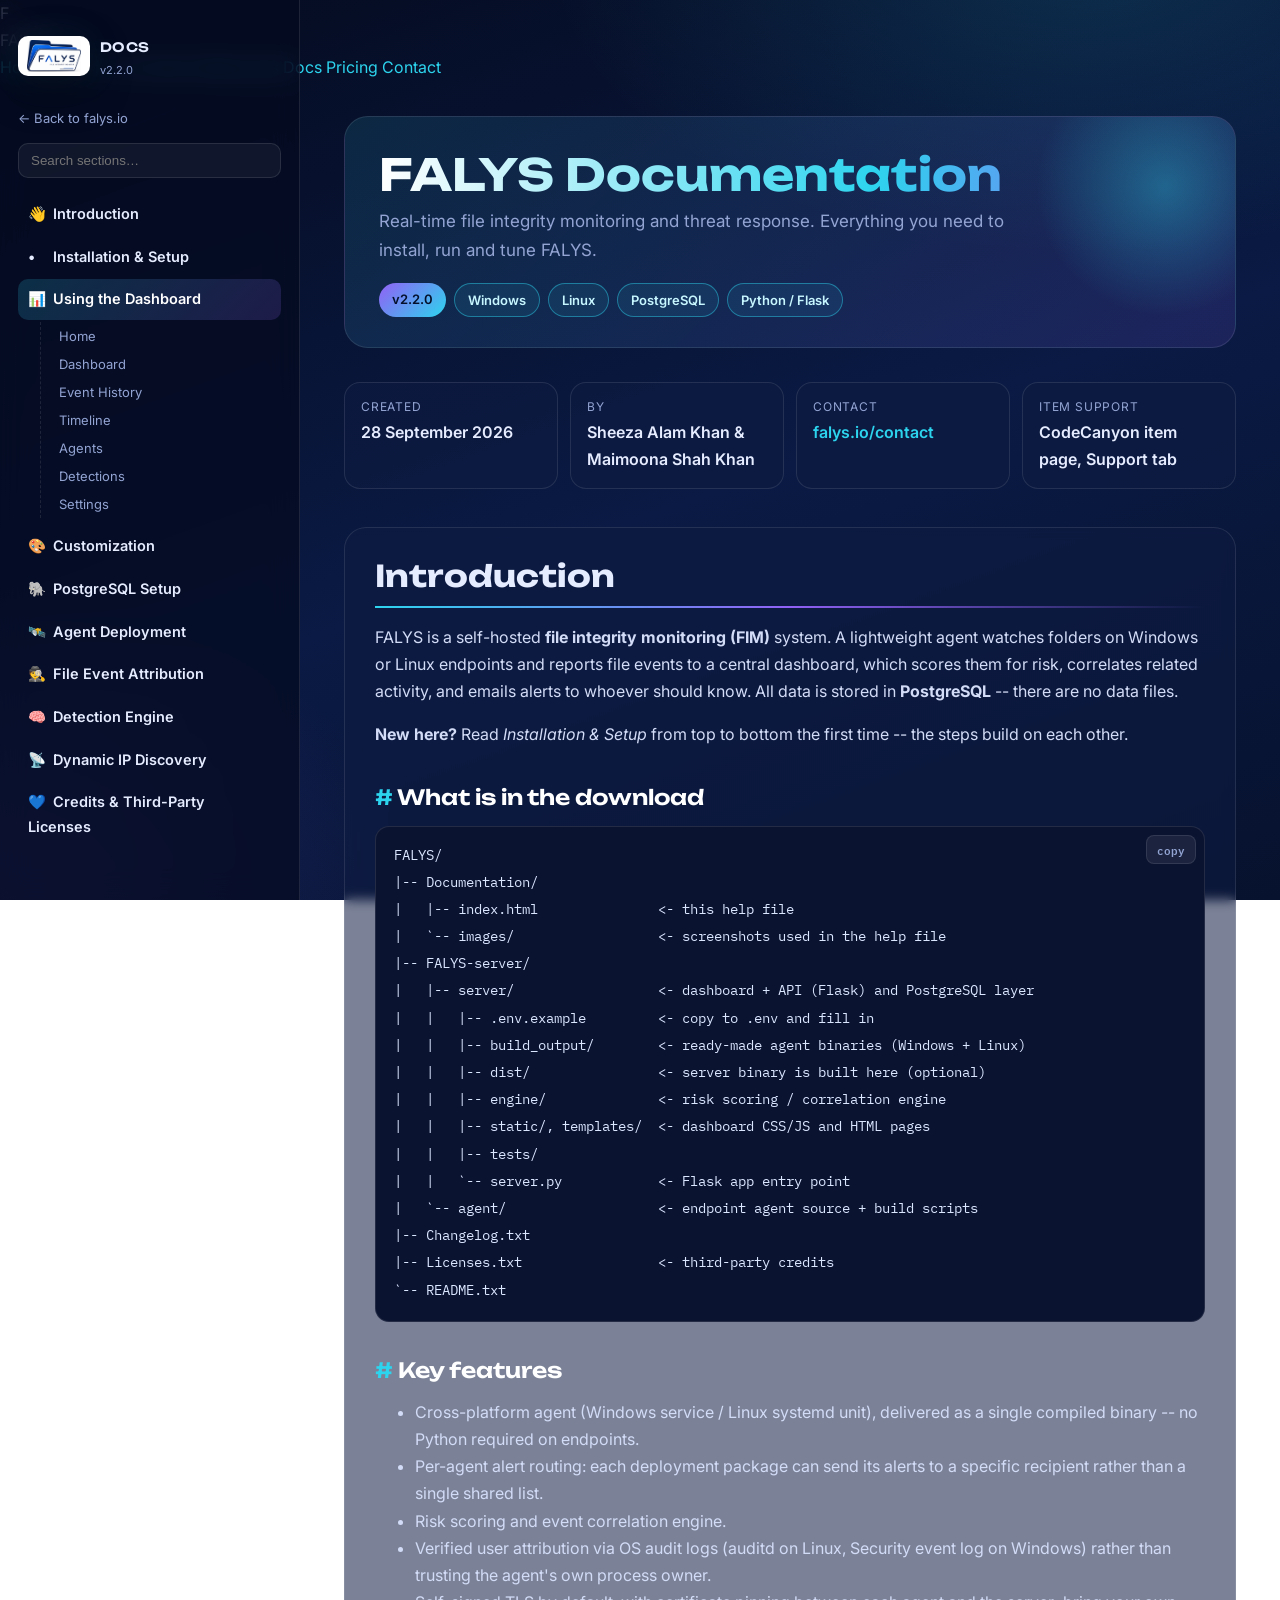
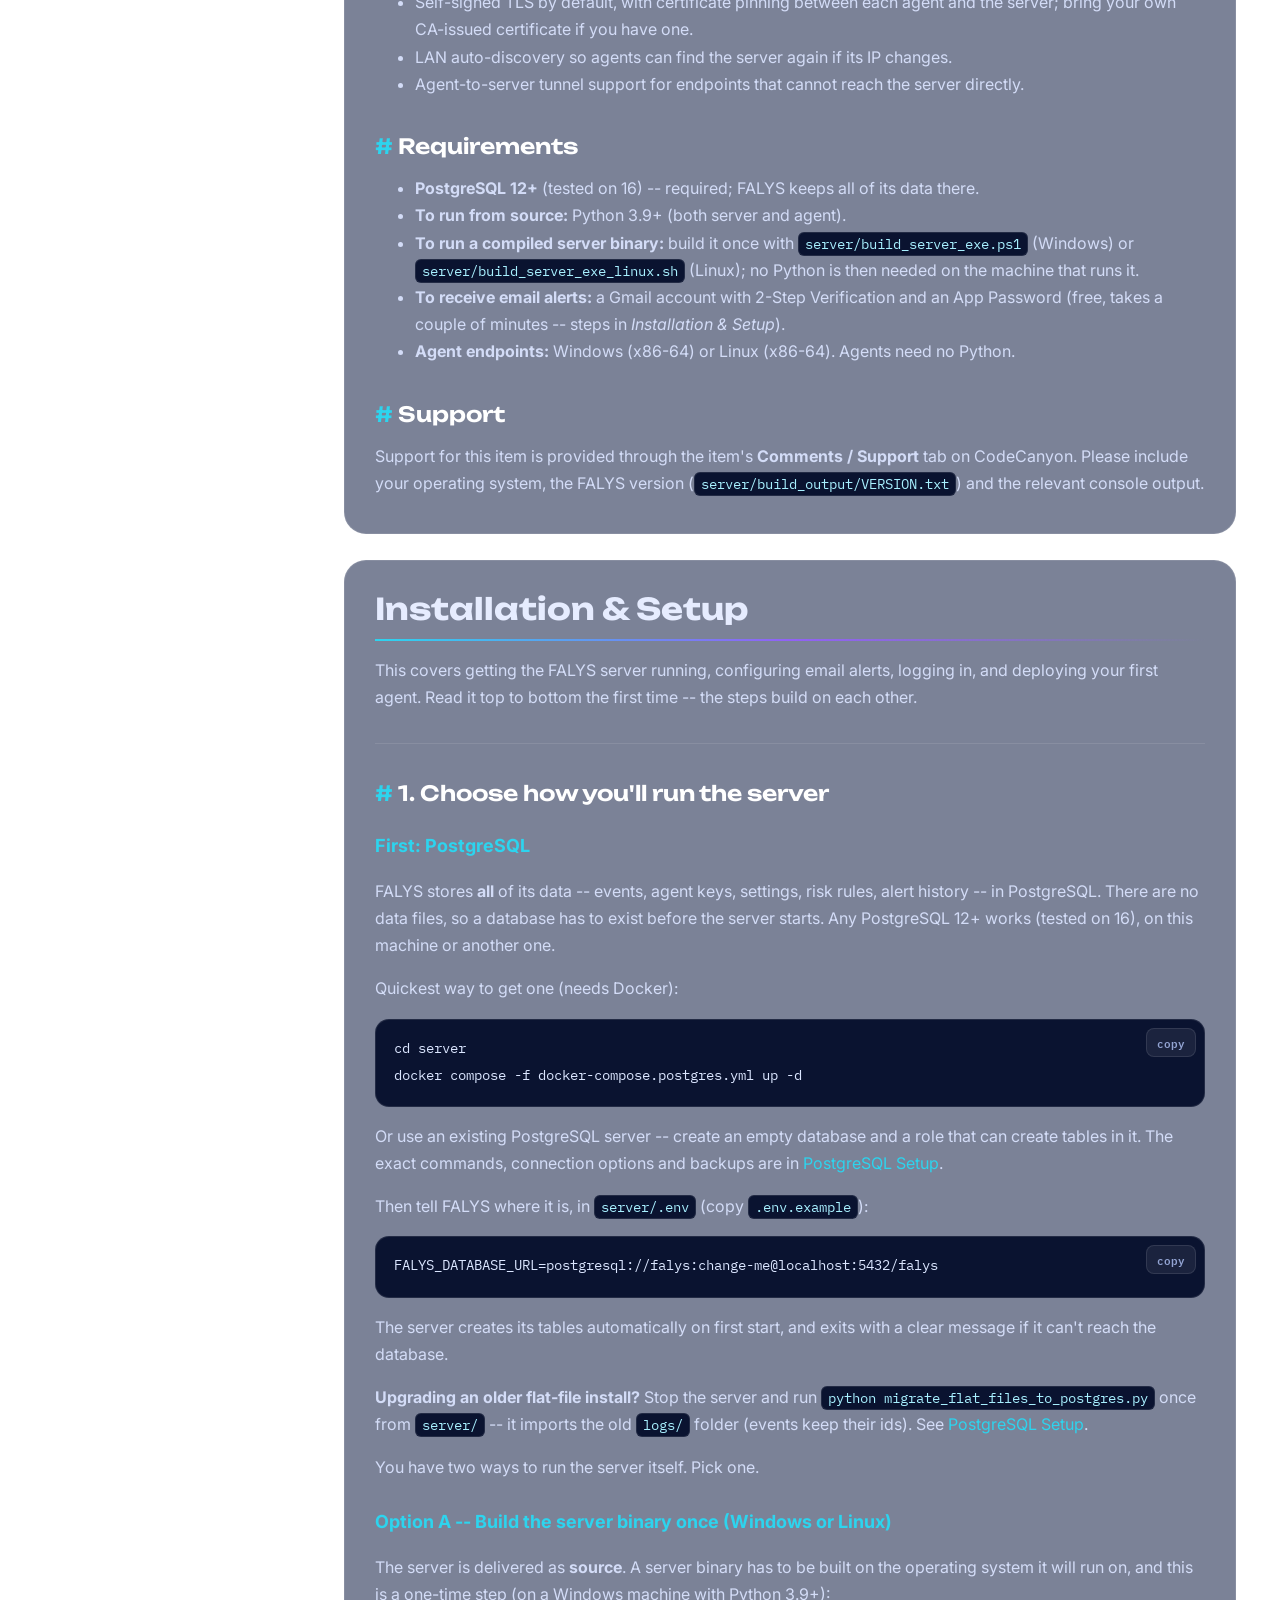
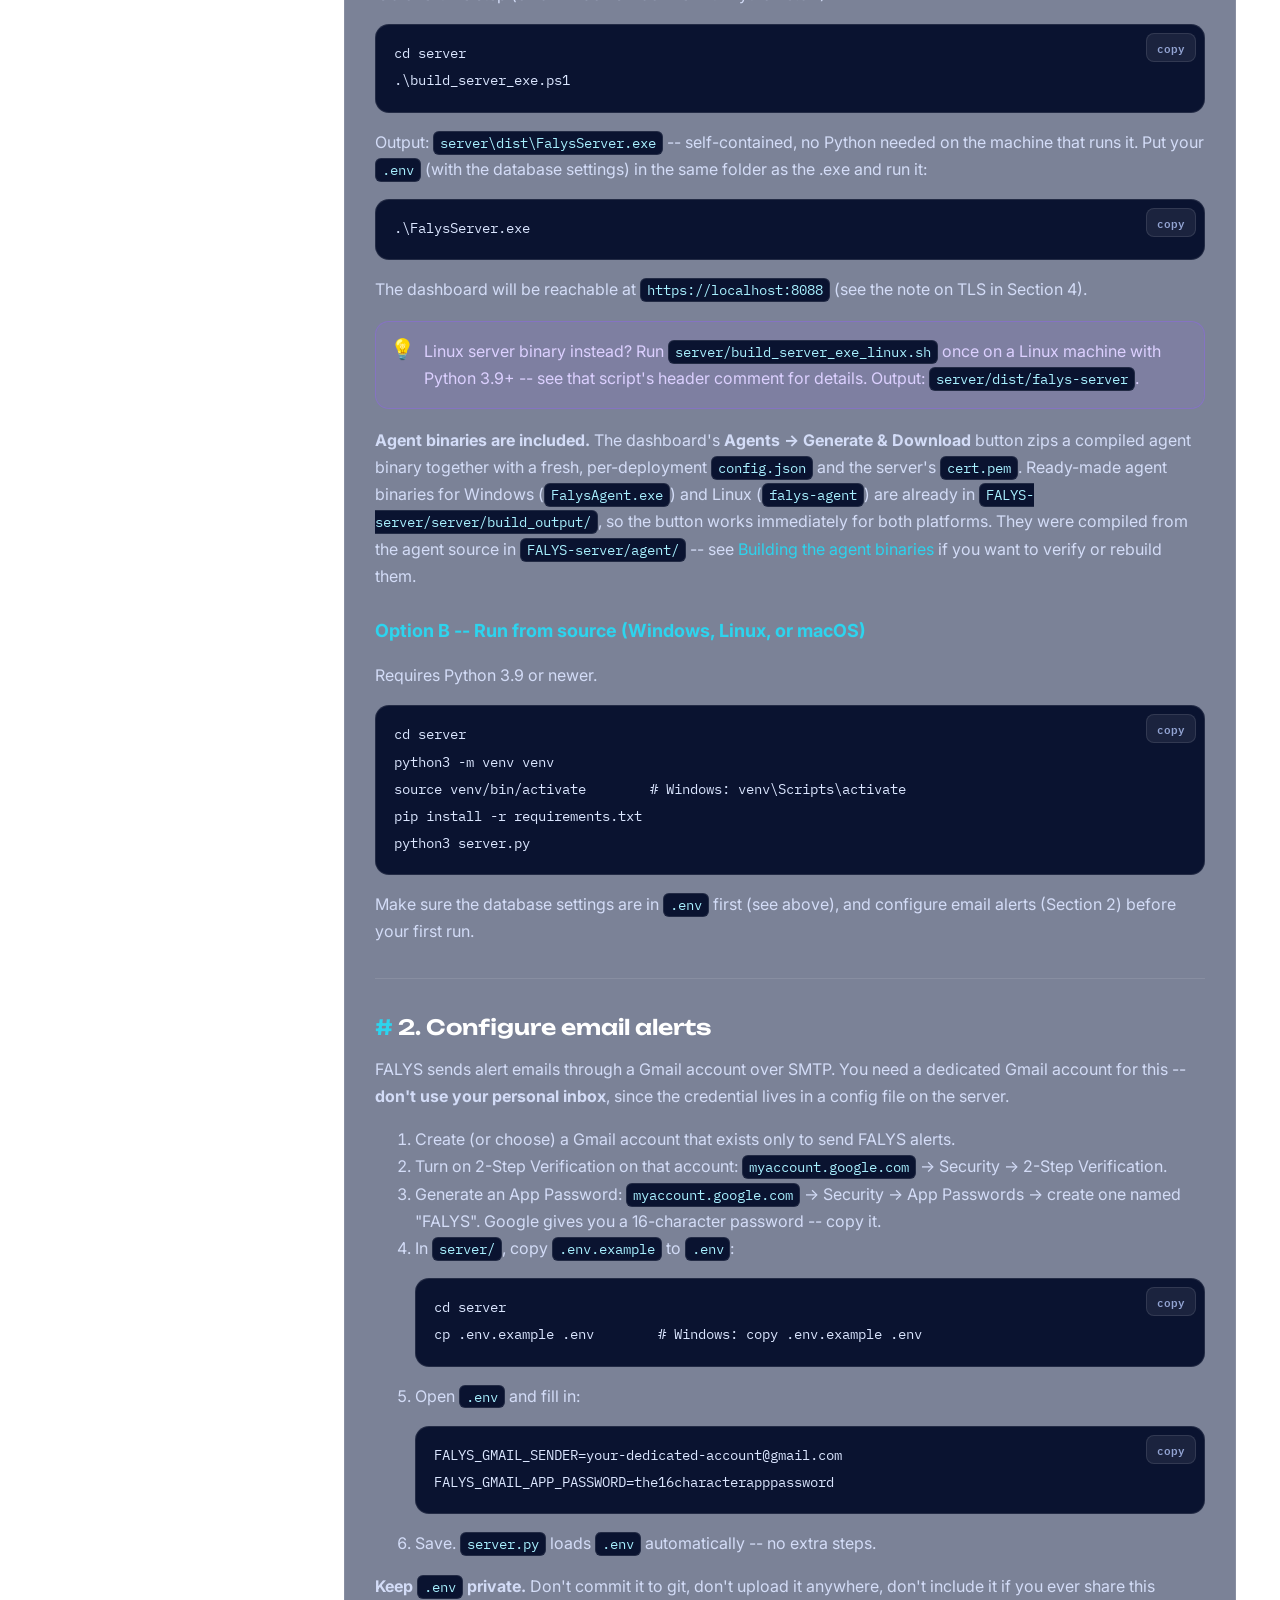
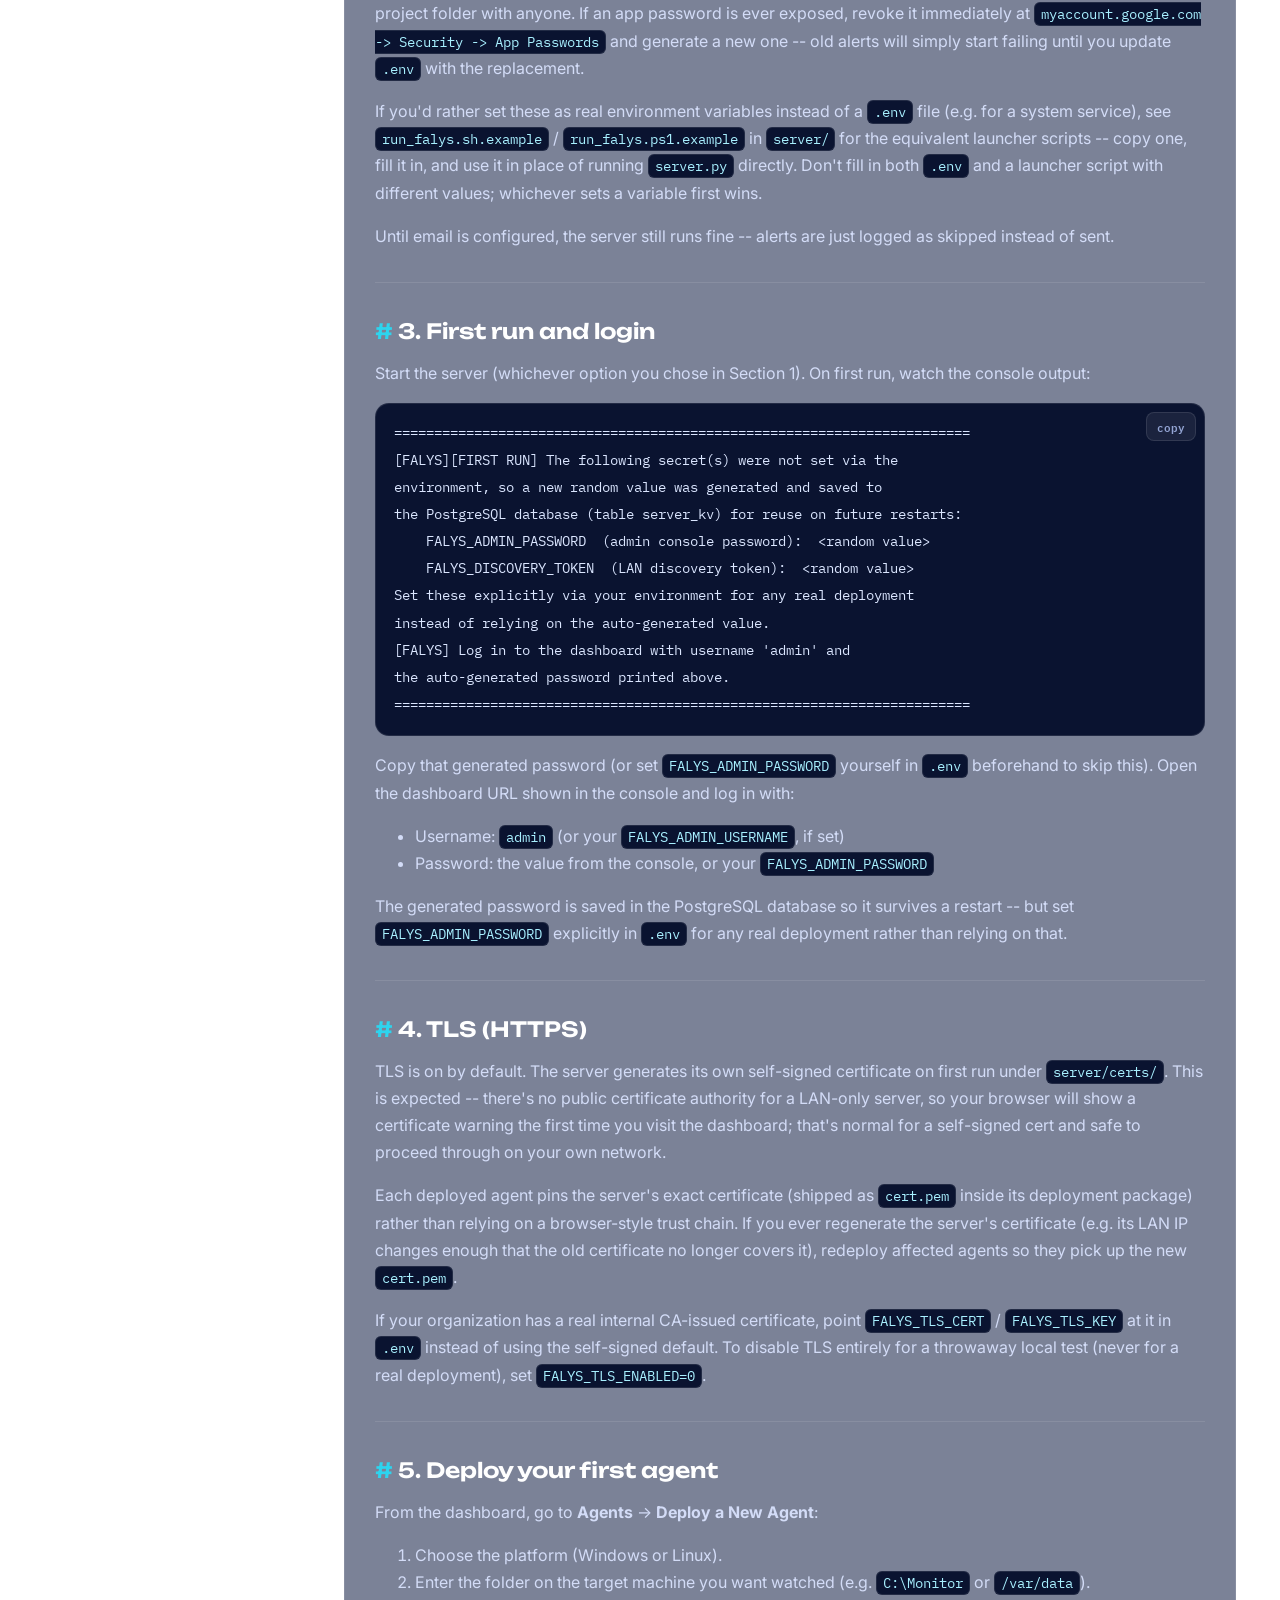
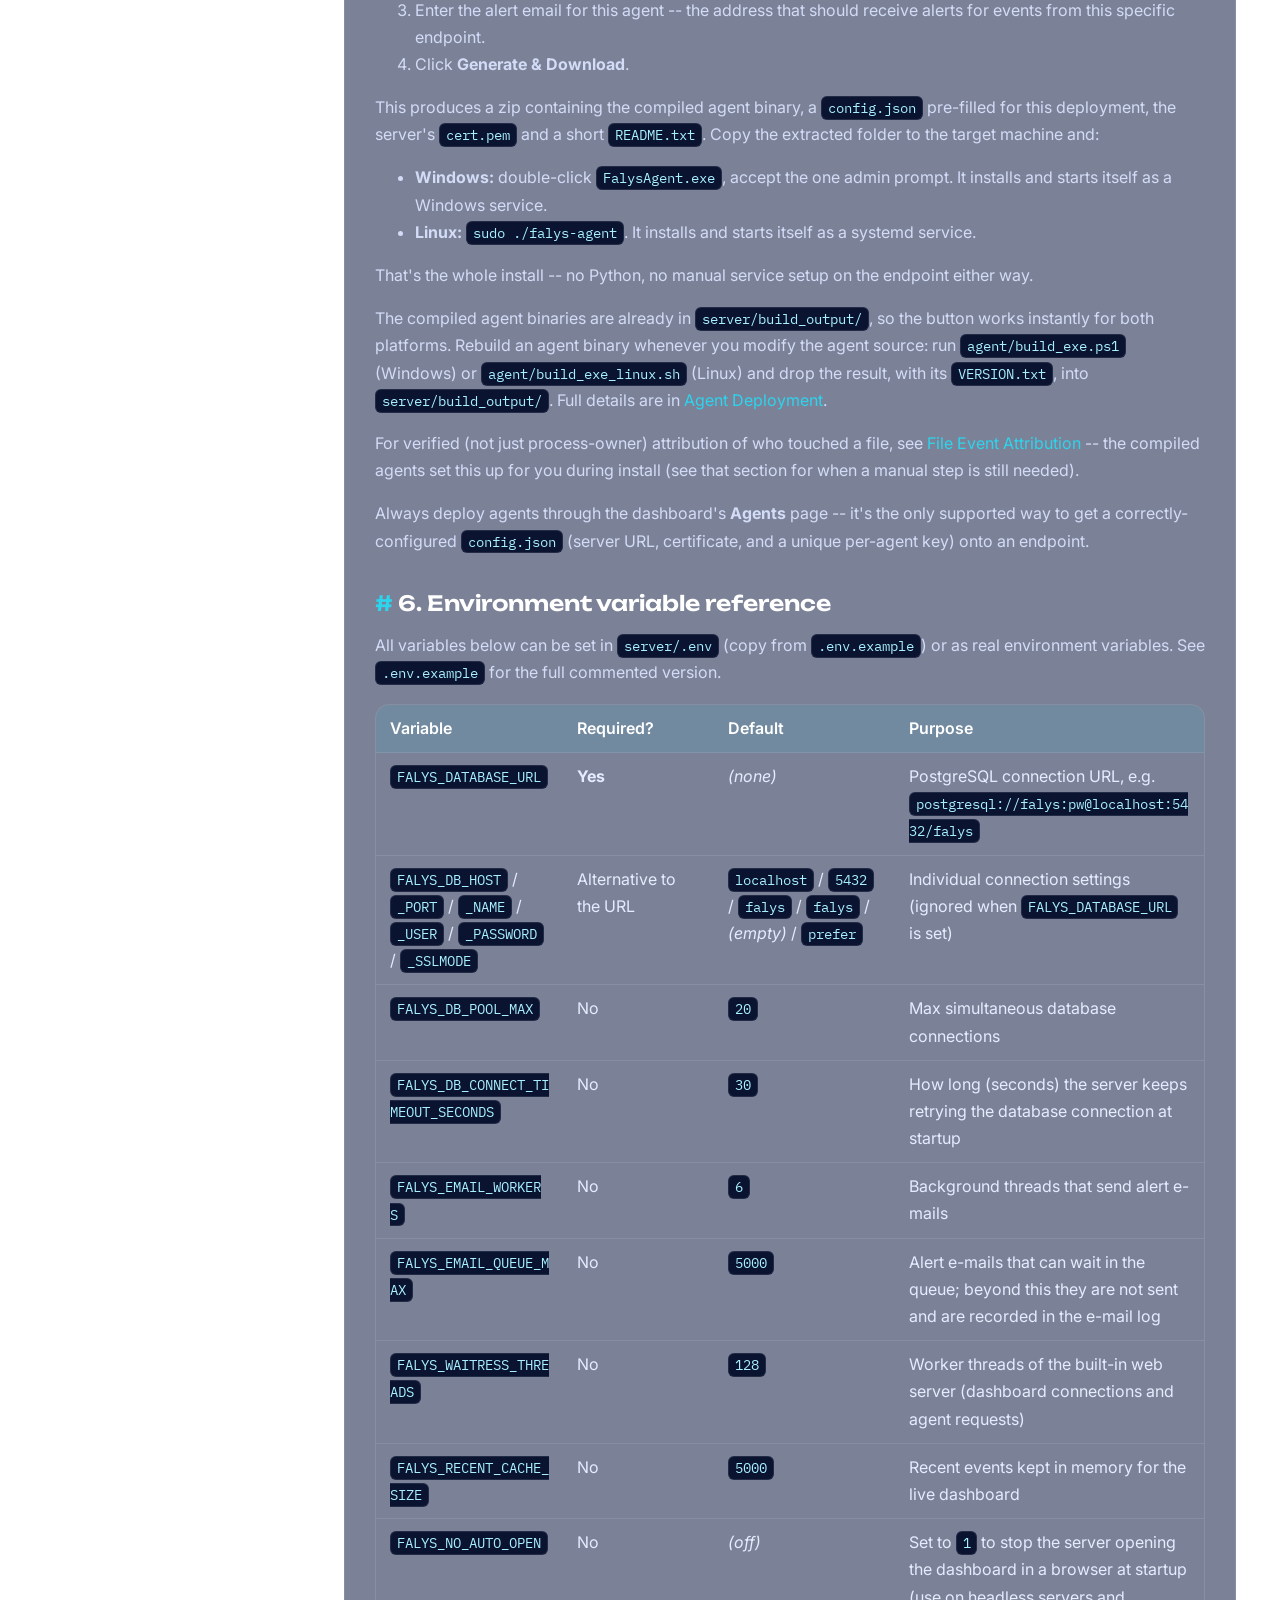
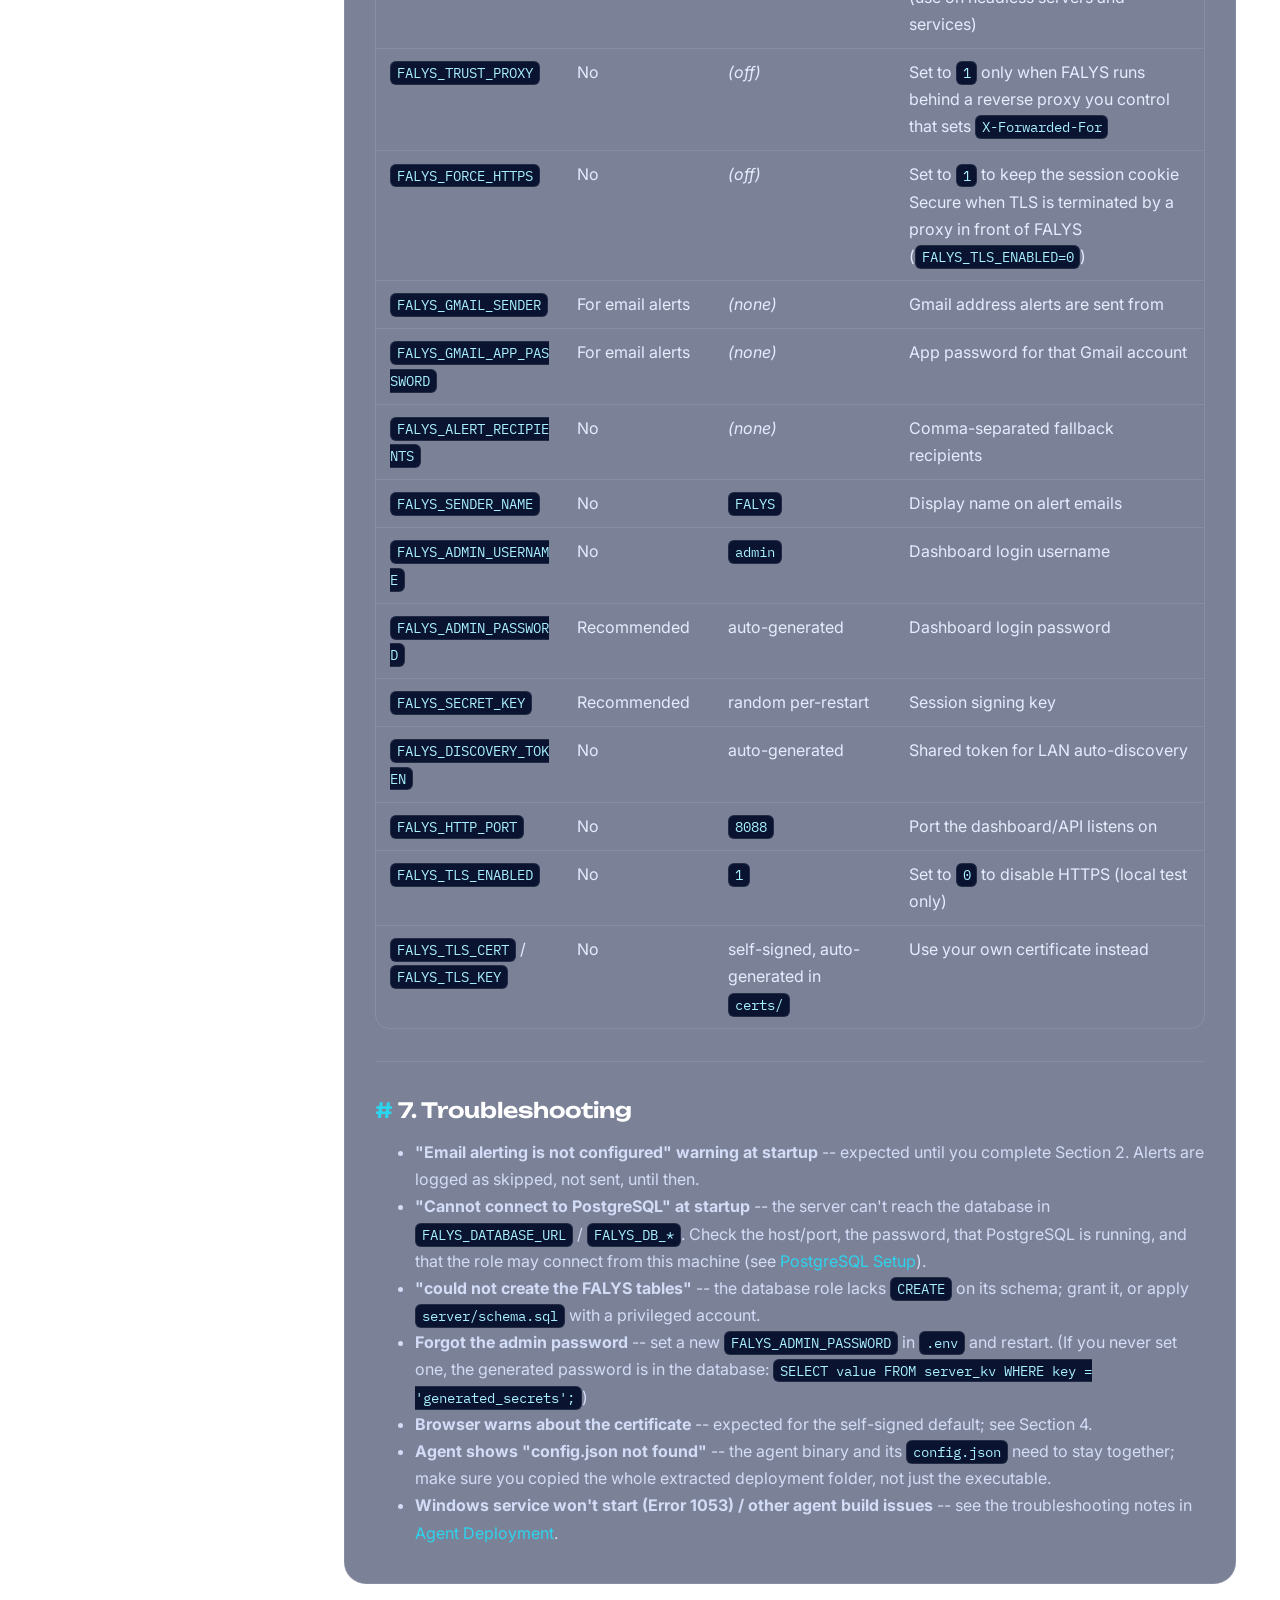
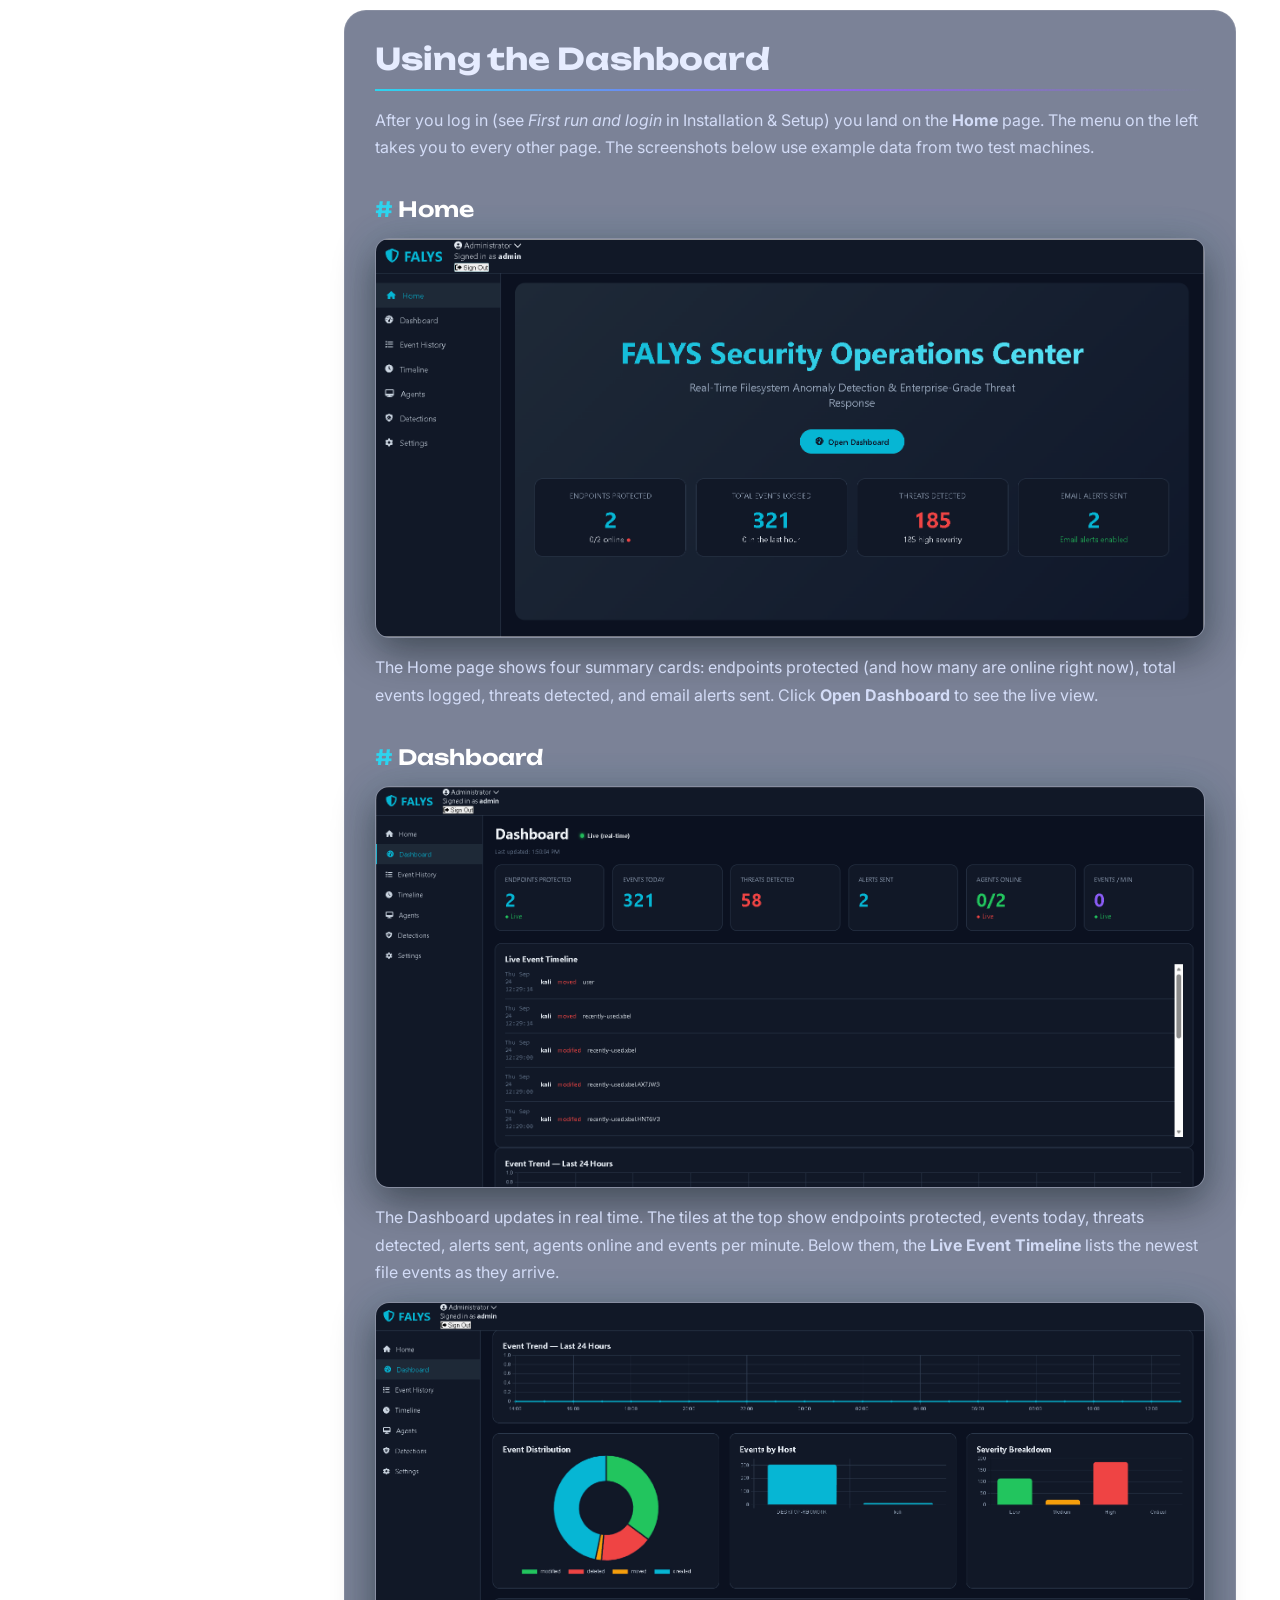
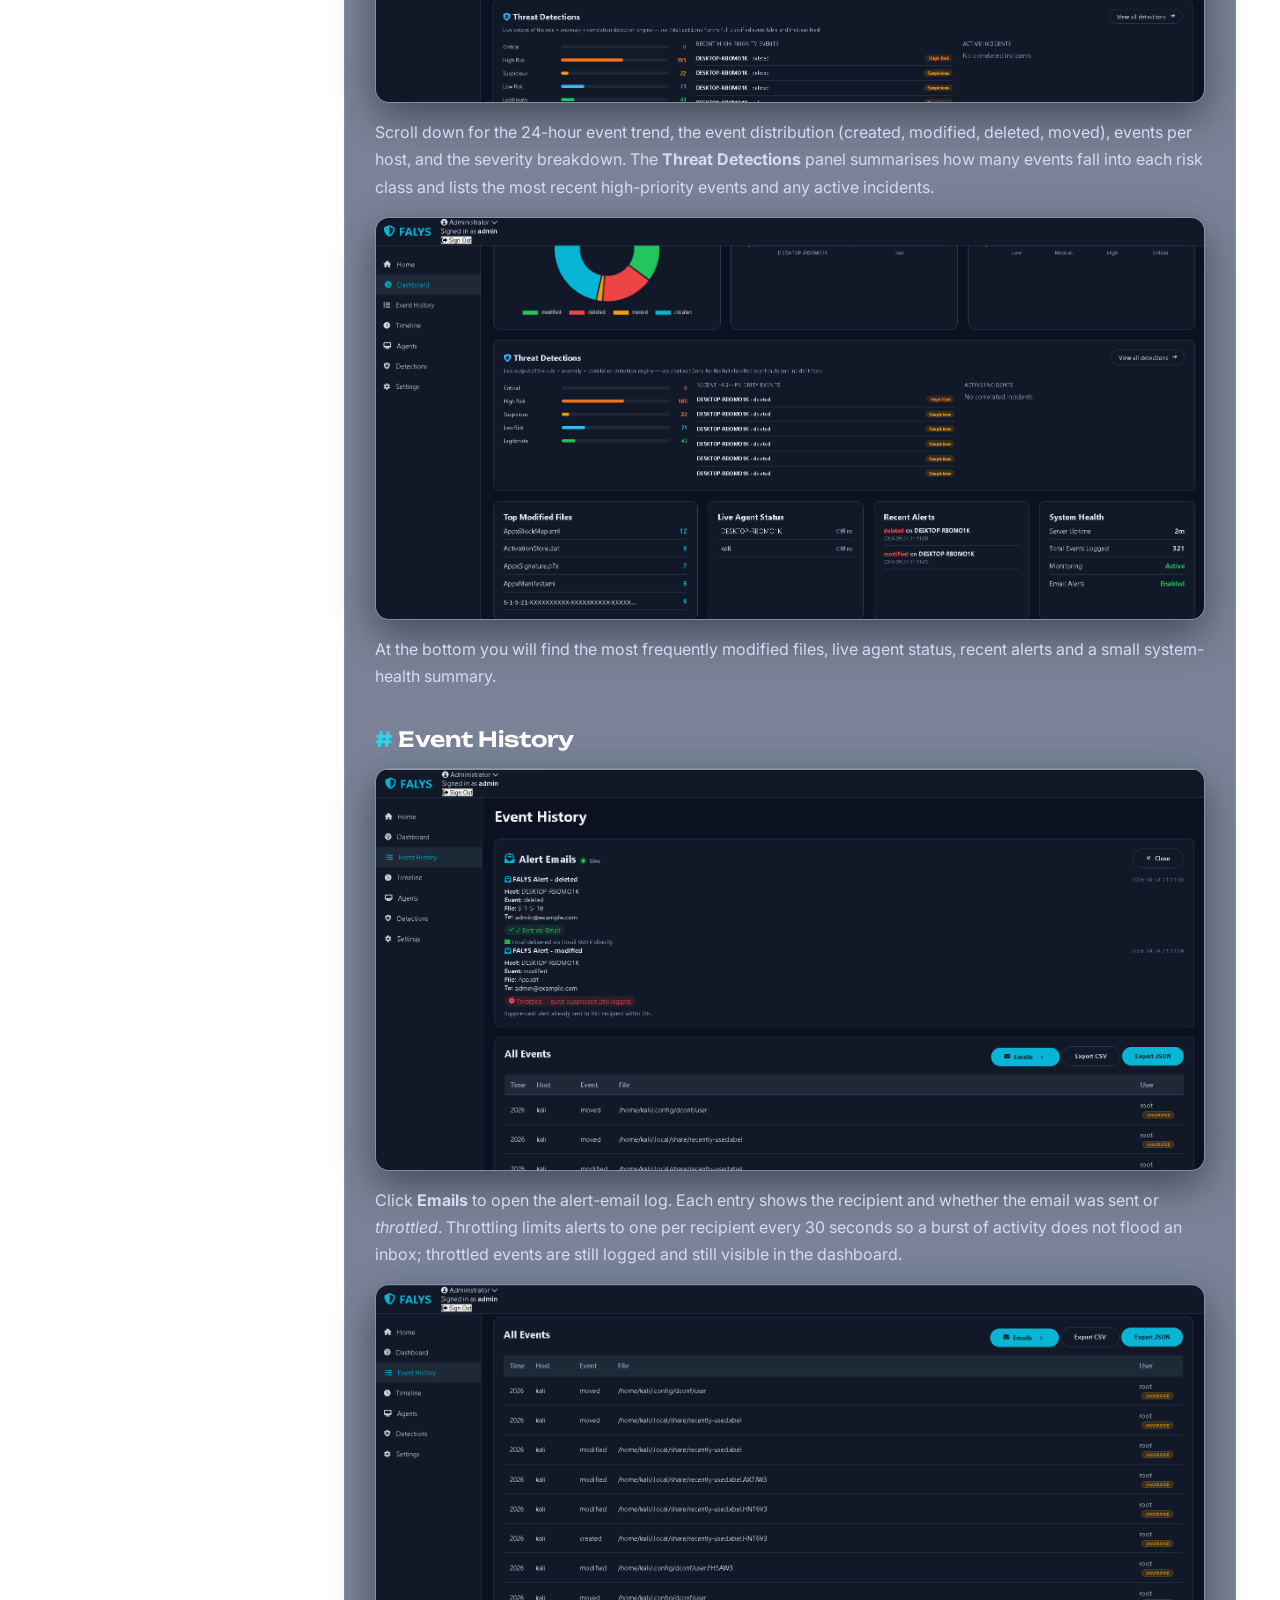
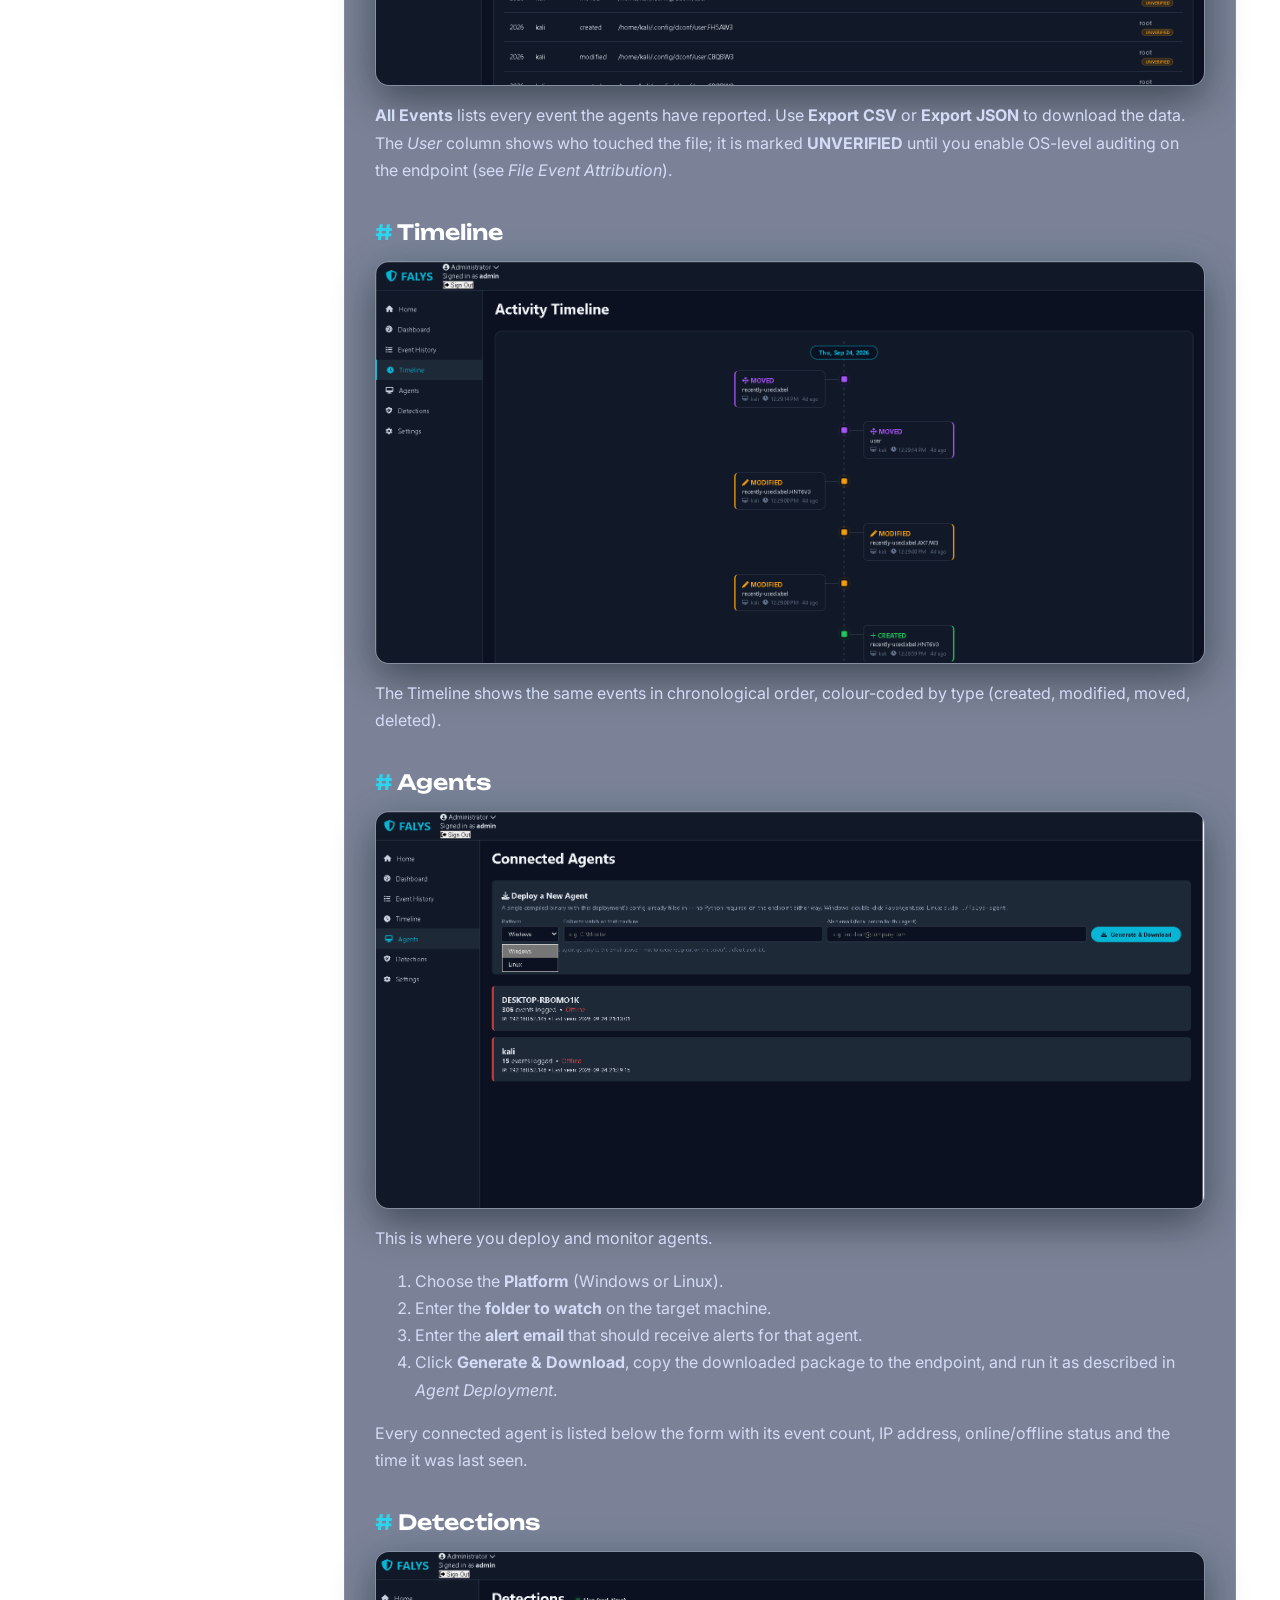
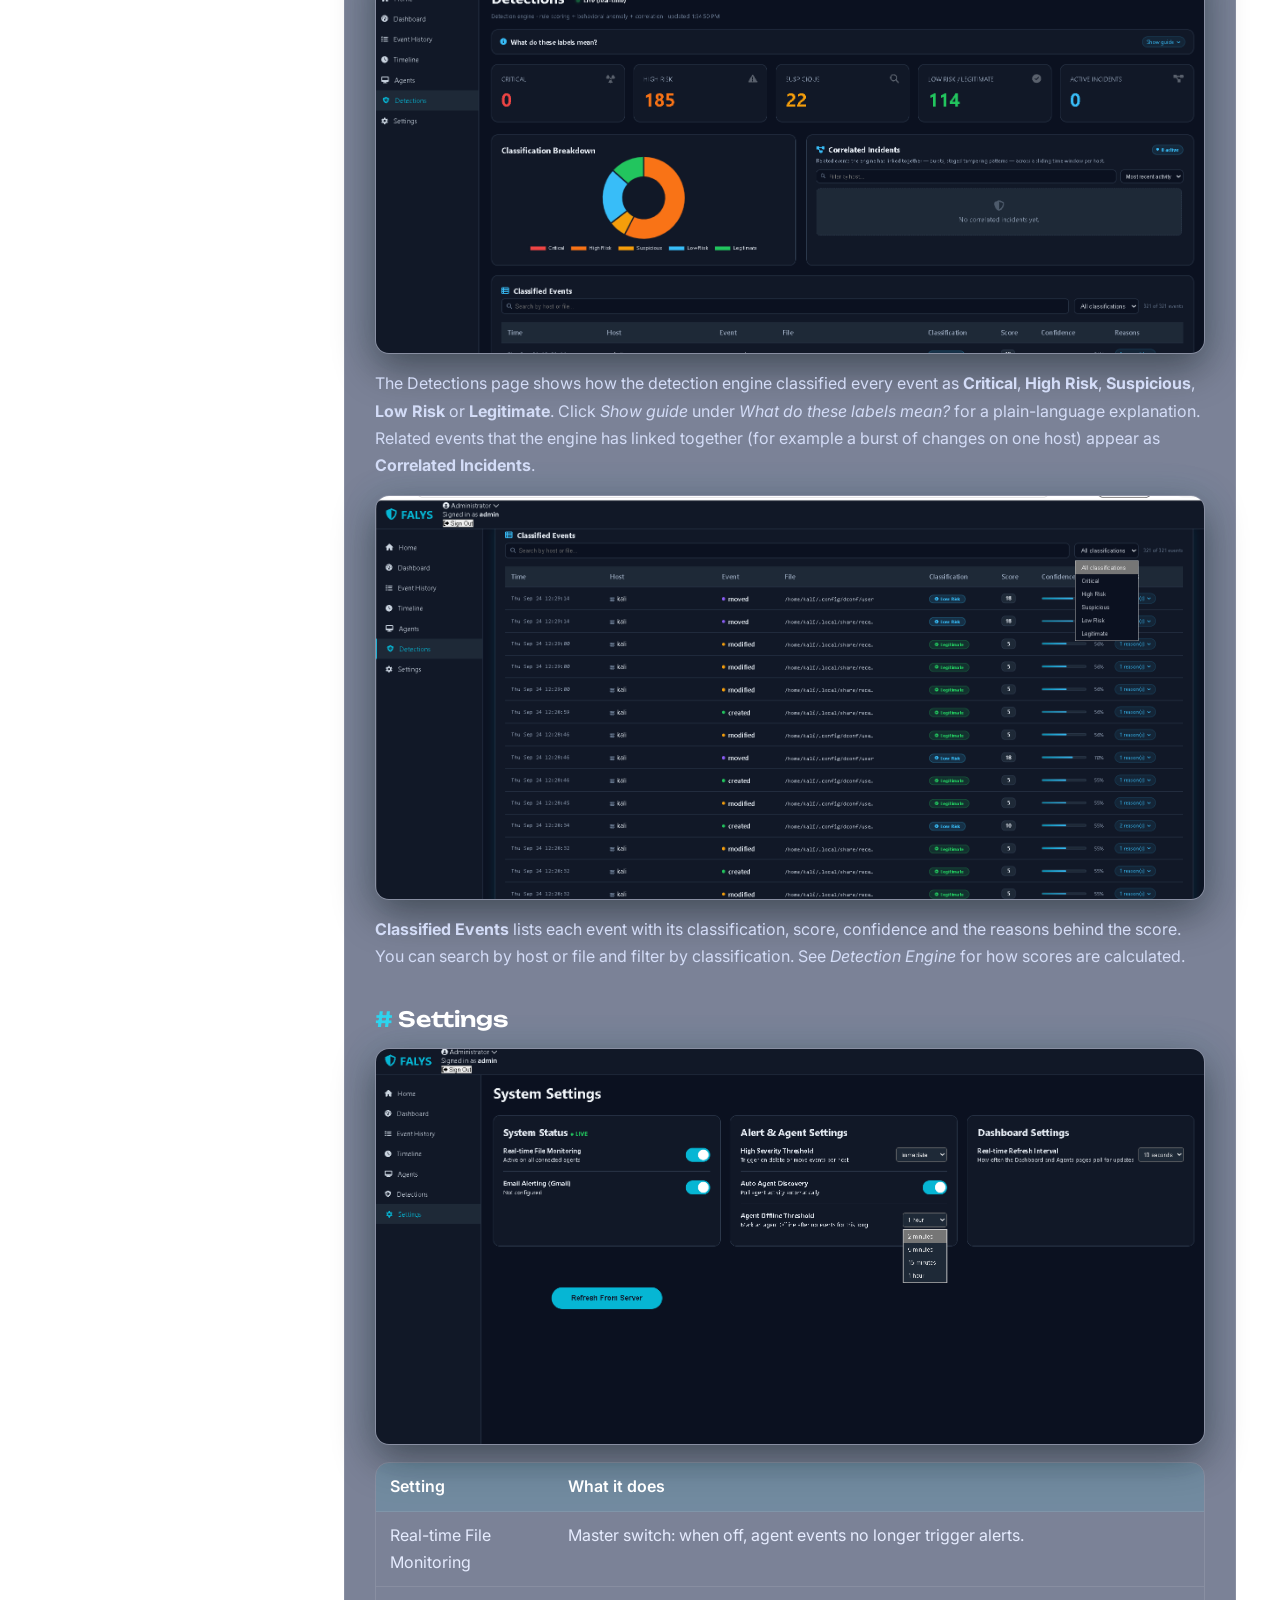
==== commit a9c1ba92: "Update index.html" ====
--- a/docs/index.html
+++ b/docs/index.html
@@ -10,6 +10,63 @@
 <link rel="stylesheet" href="docs.css">
 </head>
 <body>
+  
+  <!-- ================= NAVBAR ================= -->
+
+<header>
+
+<nav class="navbar">
+
+    <div class="logo">
+        <div class="logo-box">
+            F
+        </div>
+
+        <span>
+            FALYS
+        </span>
+    </div>
+
+
+    <div class="nav-links">
+
+        <a href="index.html">
+            Home
+        </a>
+
+        <a href="platform.html">
+            Platform
+        </a>
+
+        <a href="live-demo.html">
+            Live Demo
+        </a>
+        
+        <a href="resources.html">
+            Resources
+        </a>
+
+        <a href="docs/">
+            Docs
+        </a>
+
+        <a href="pricing.html">
+            Pricing
+        </a>
+        
+        <a href="contact.html">
+            Contact
+        </a>
+
+    </div>
+
+
+</nav>
+
+</header>
+  <!-- ================= NAVBAR ================= -->
+
+
 <button id="menu" aria-label="Open menu">☰ Menu</button>
 <aside id="side">
   <div class="brand"><img src="images/falys-logo.png" alt="FALYS"><div><b>DOCS</b><small>v2.2.0</small></div></div>
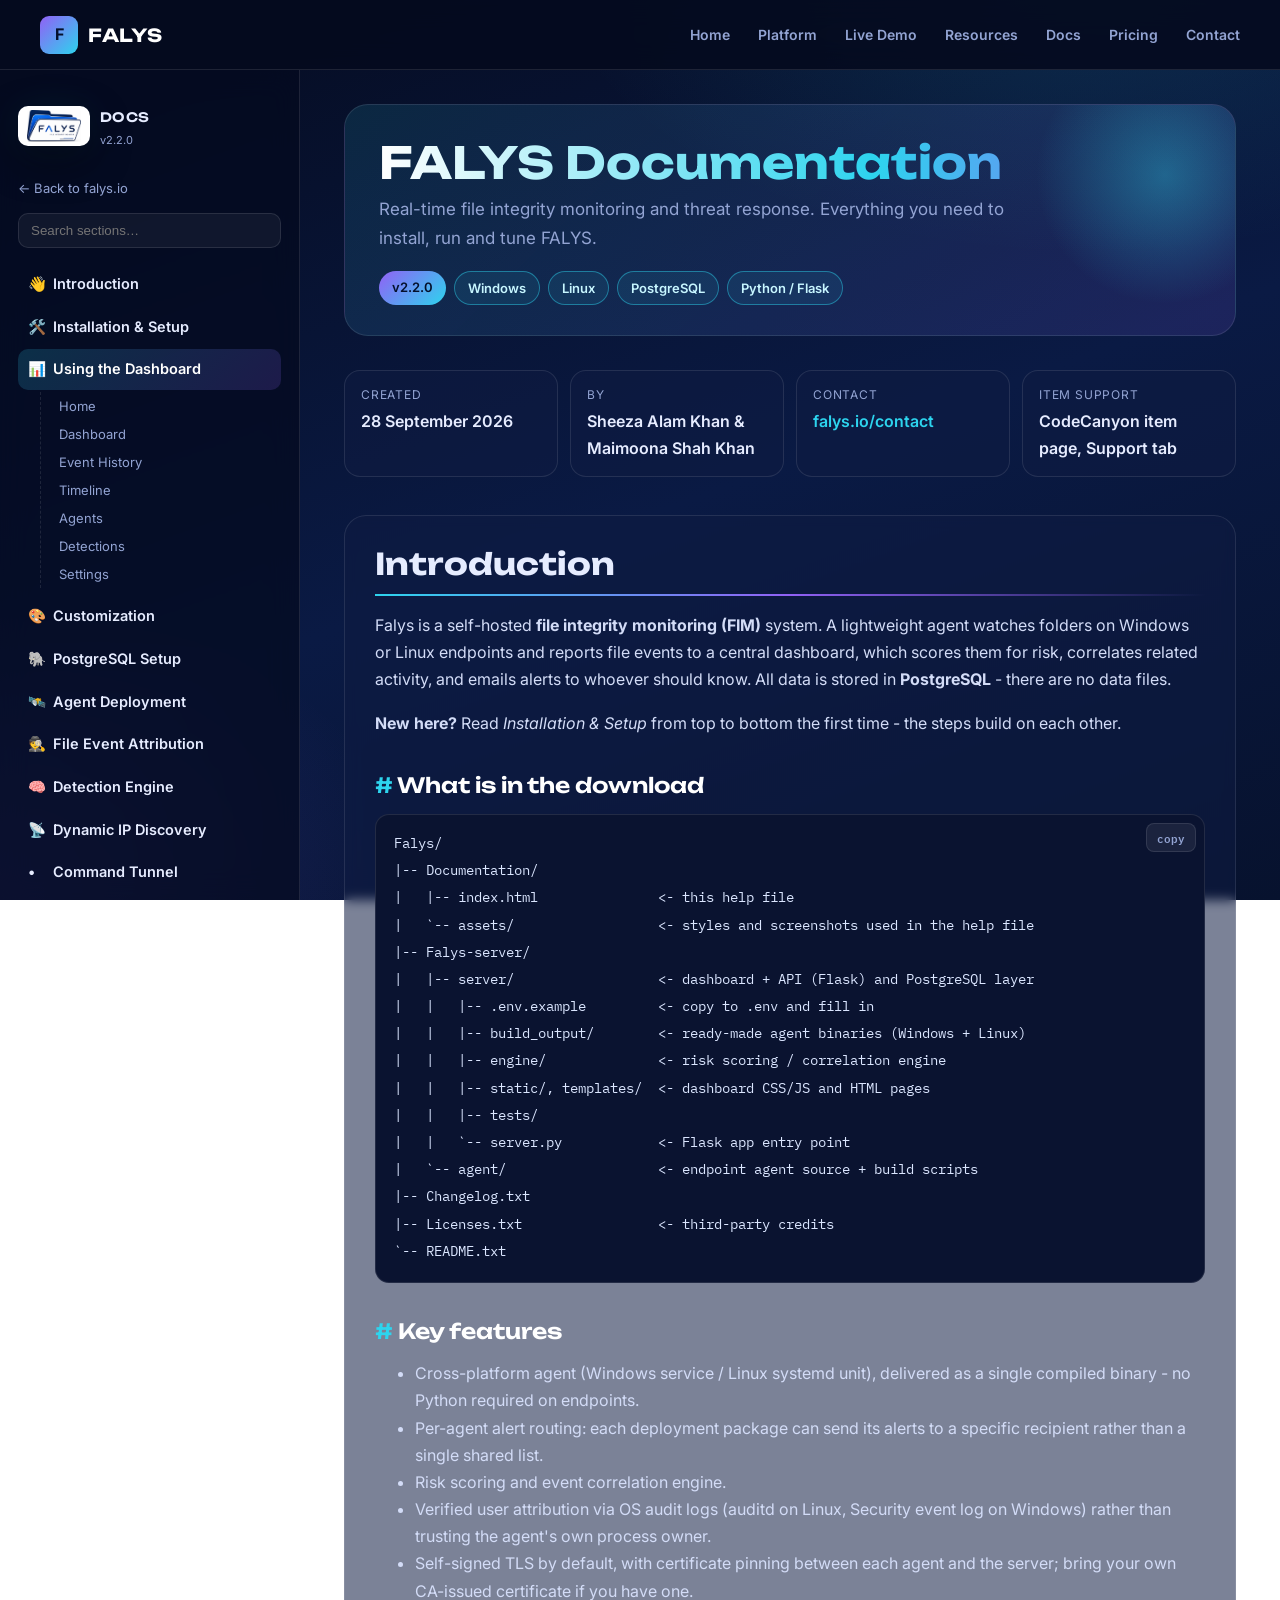
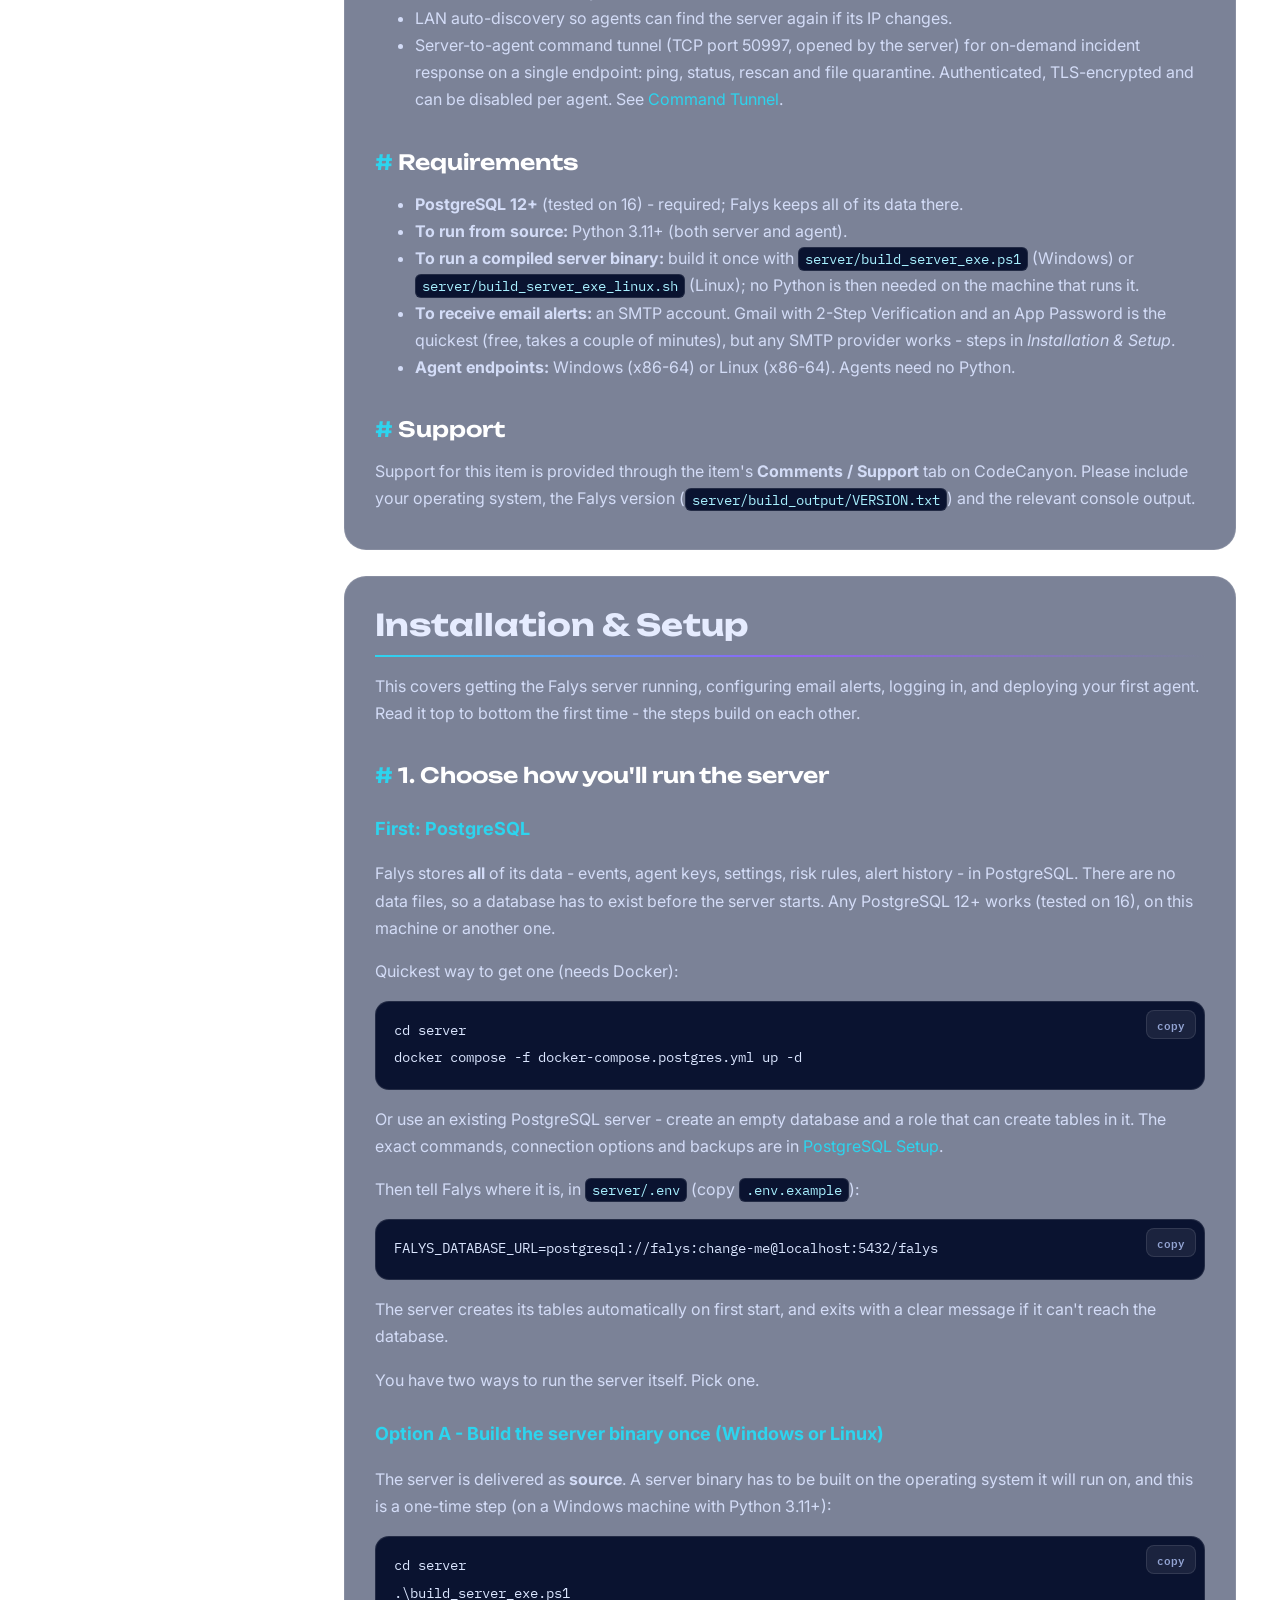
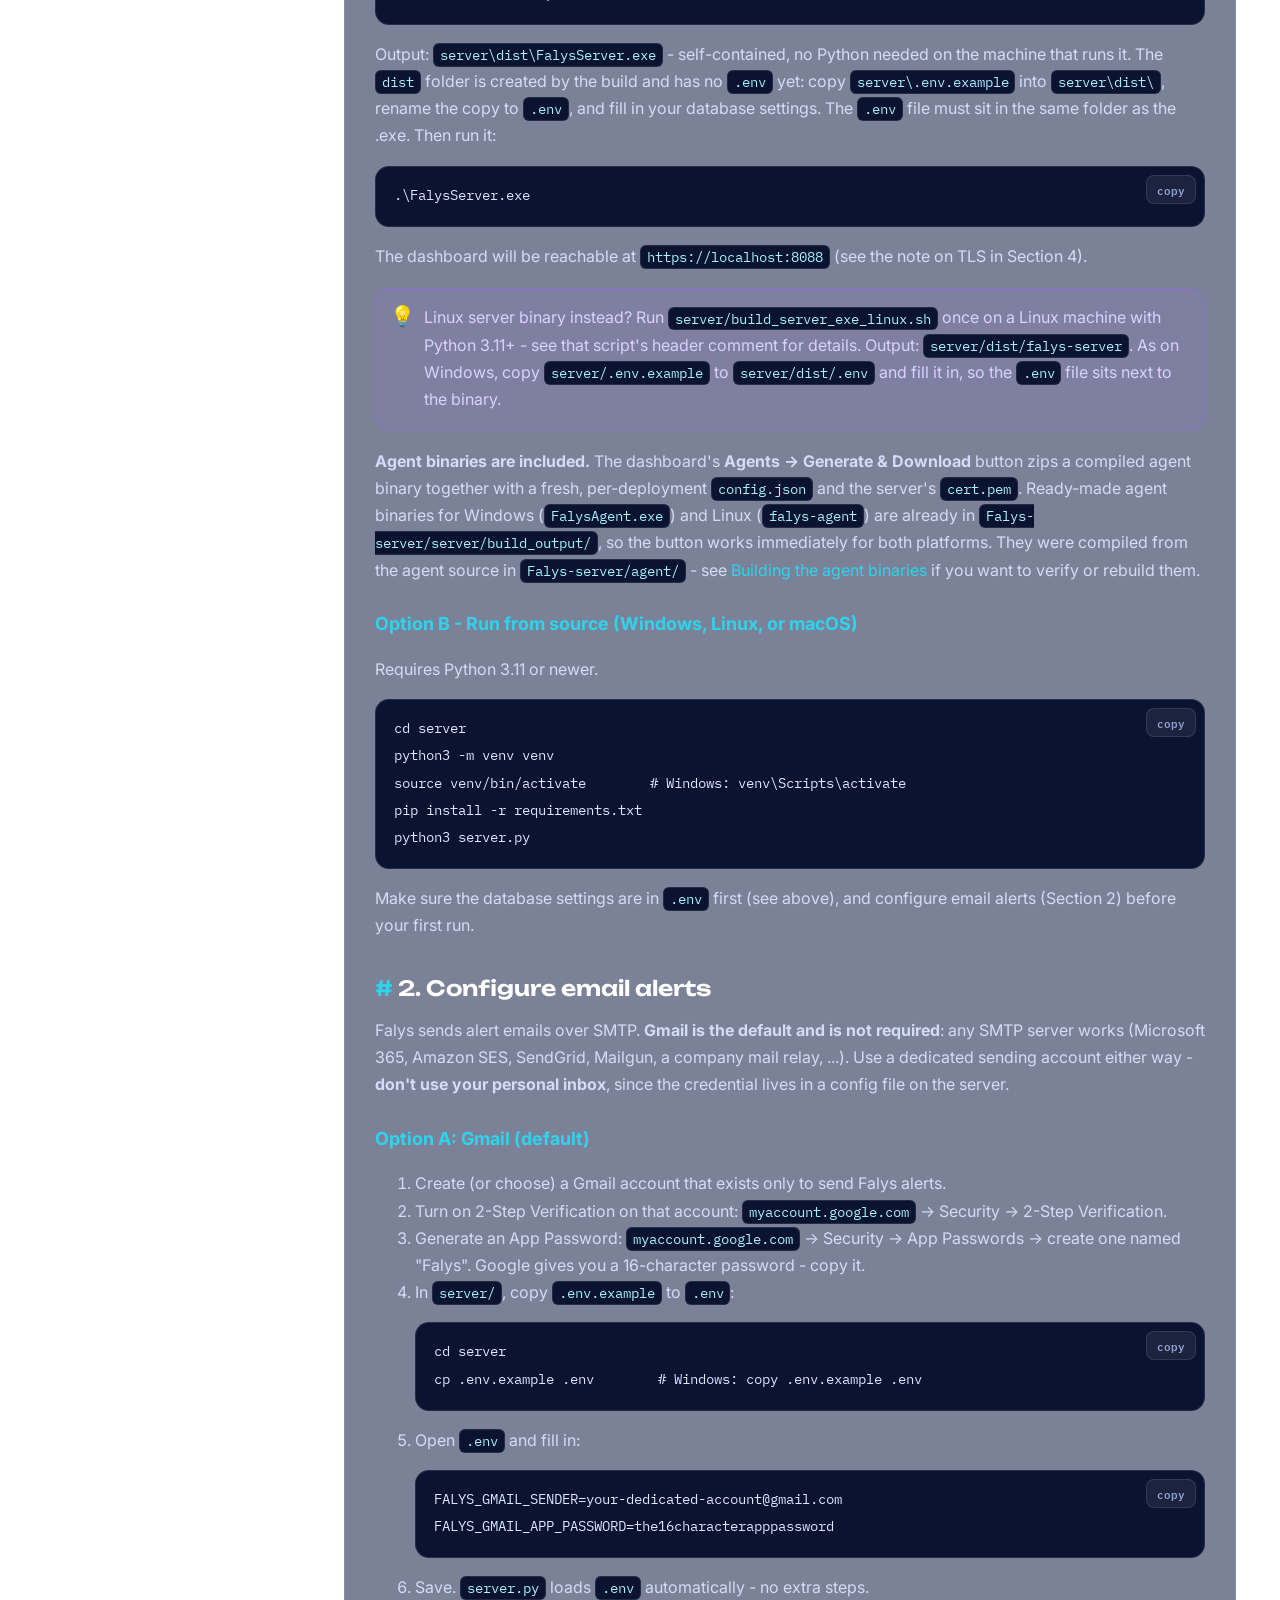
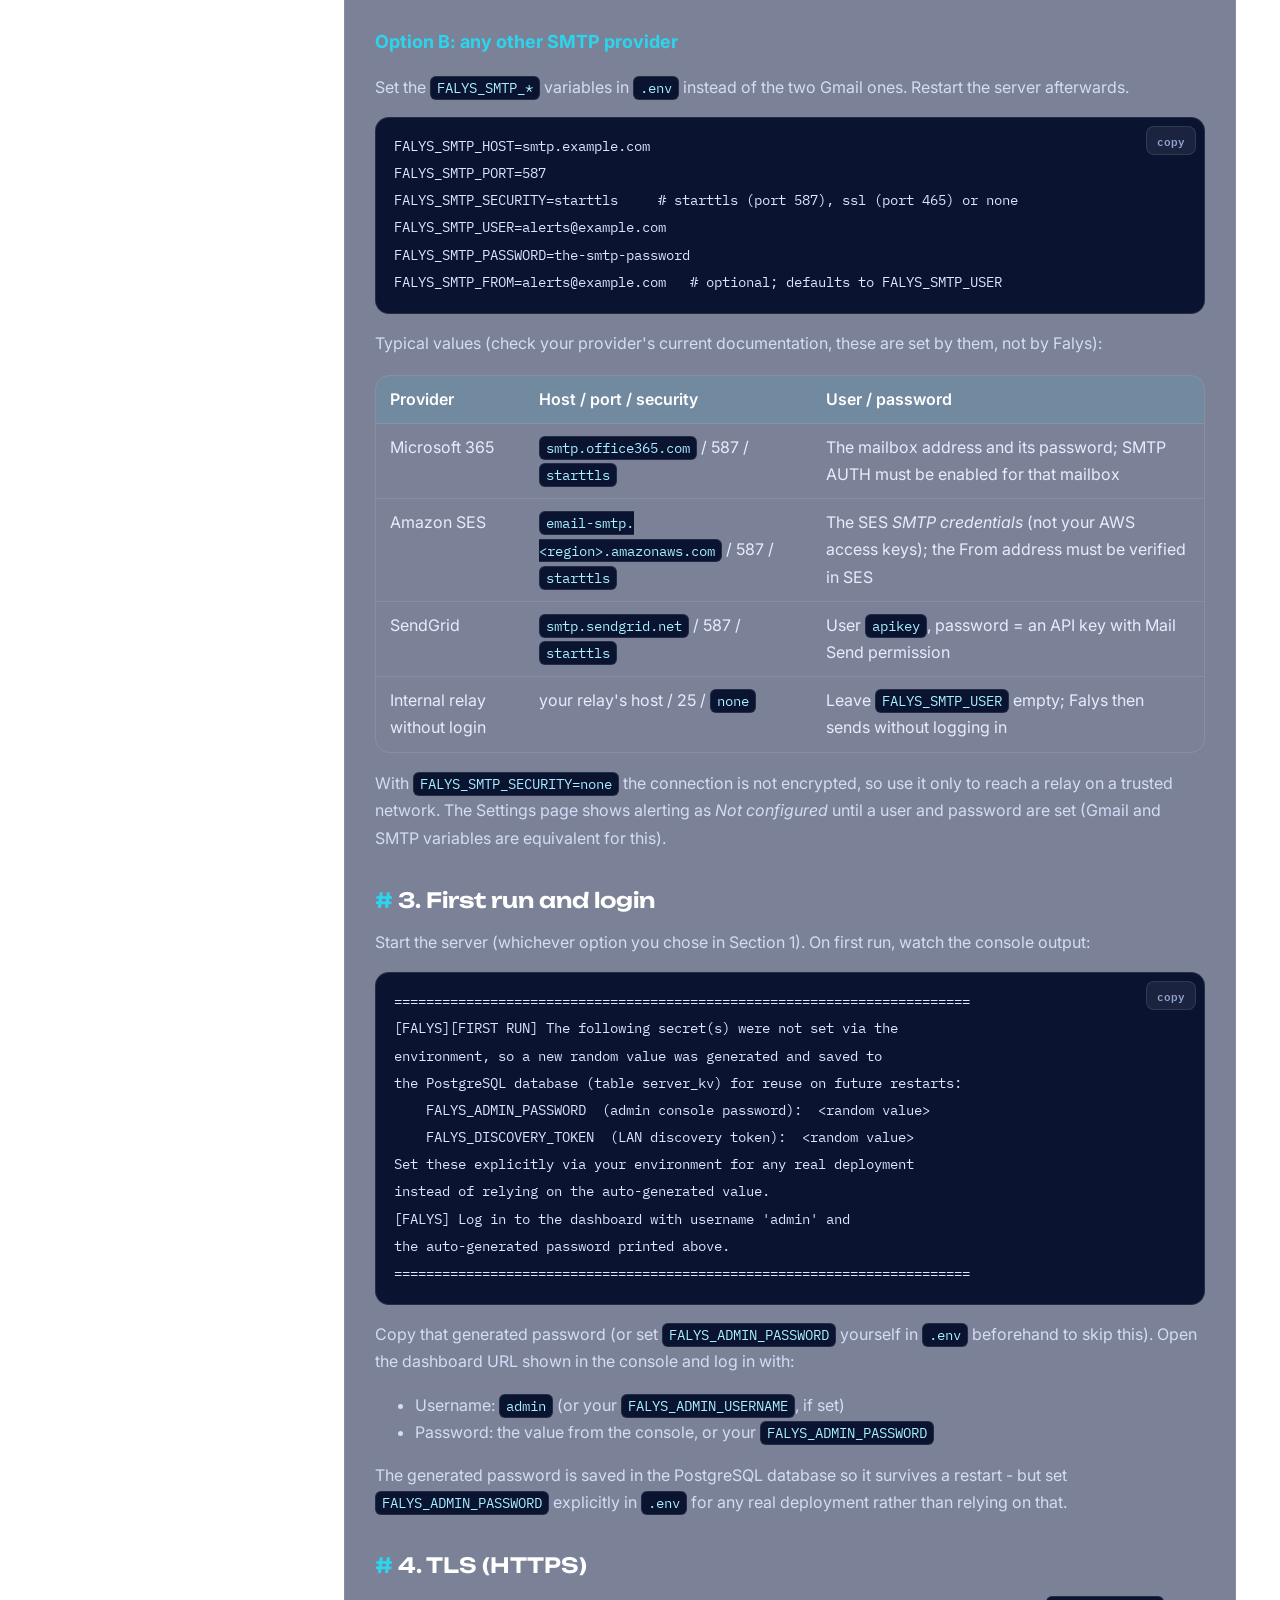
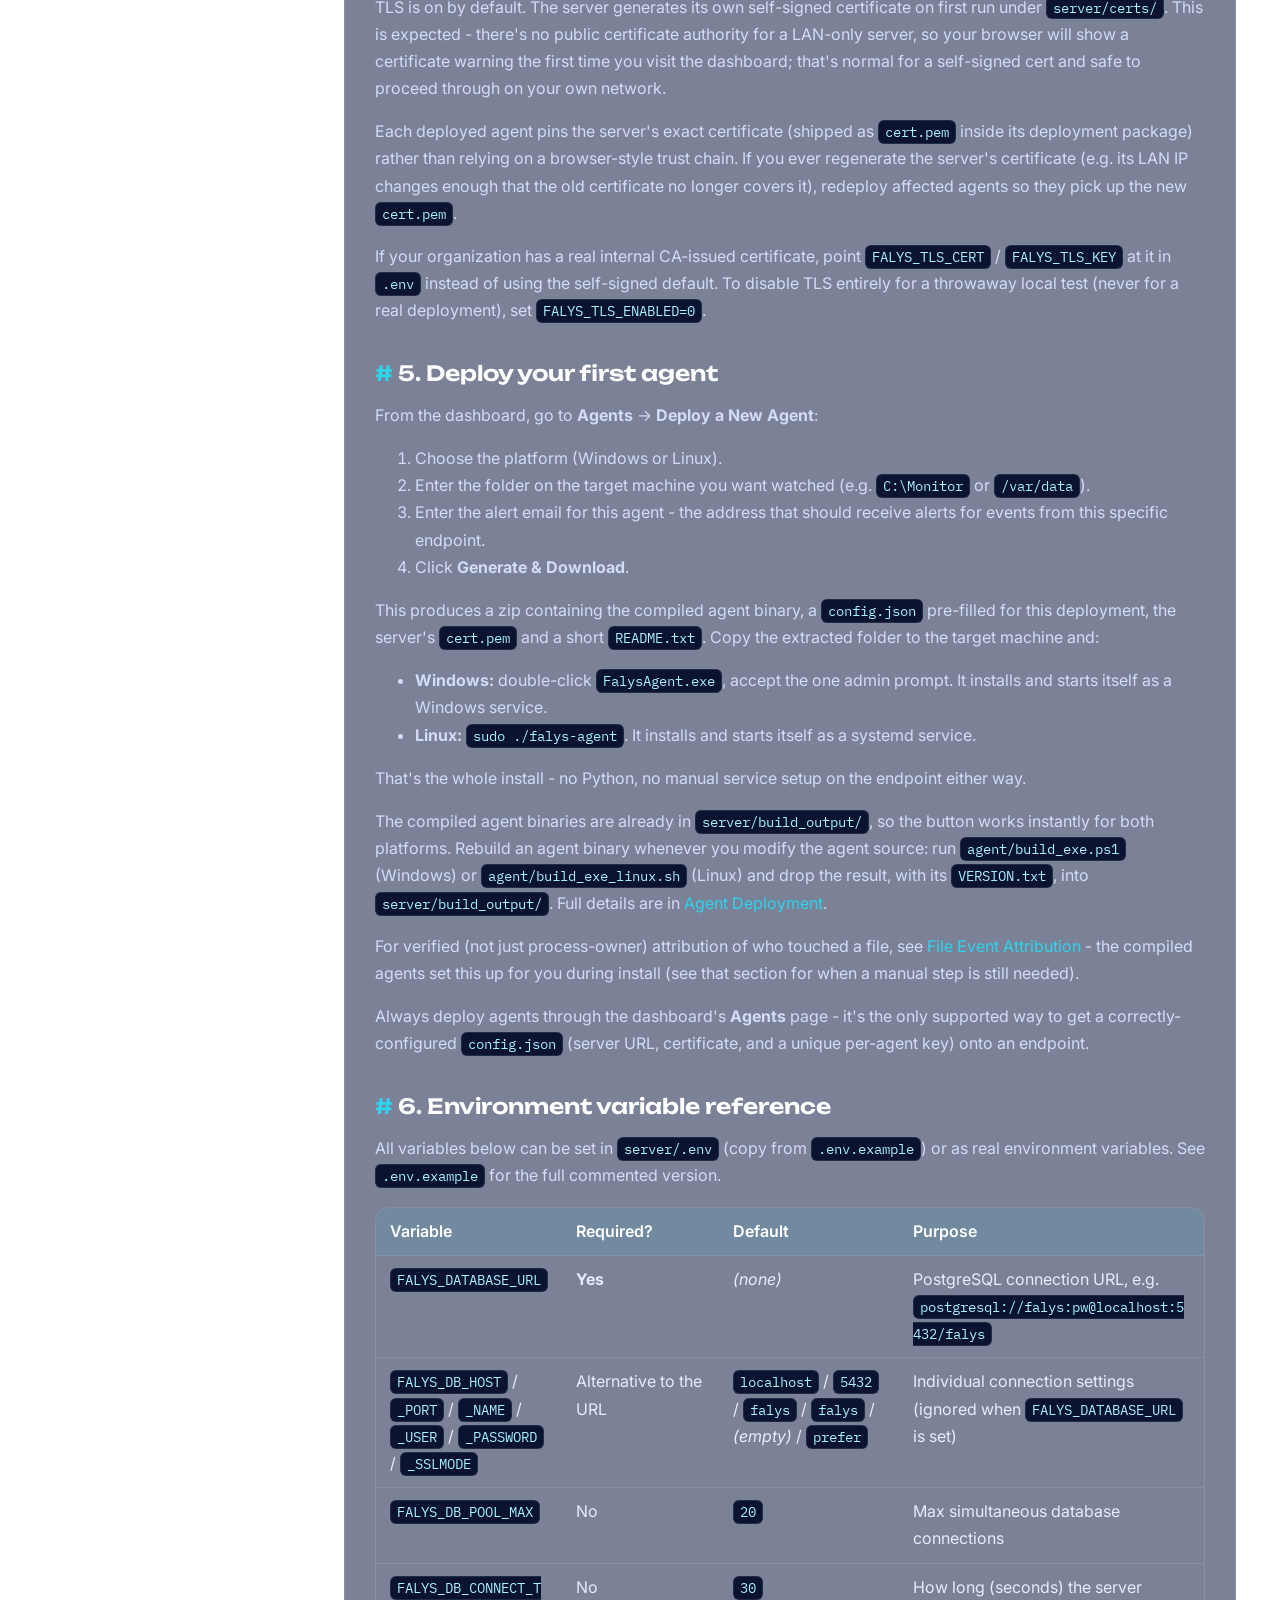
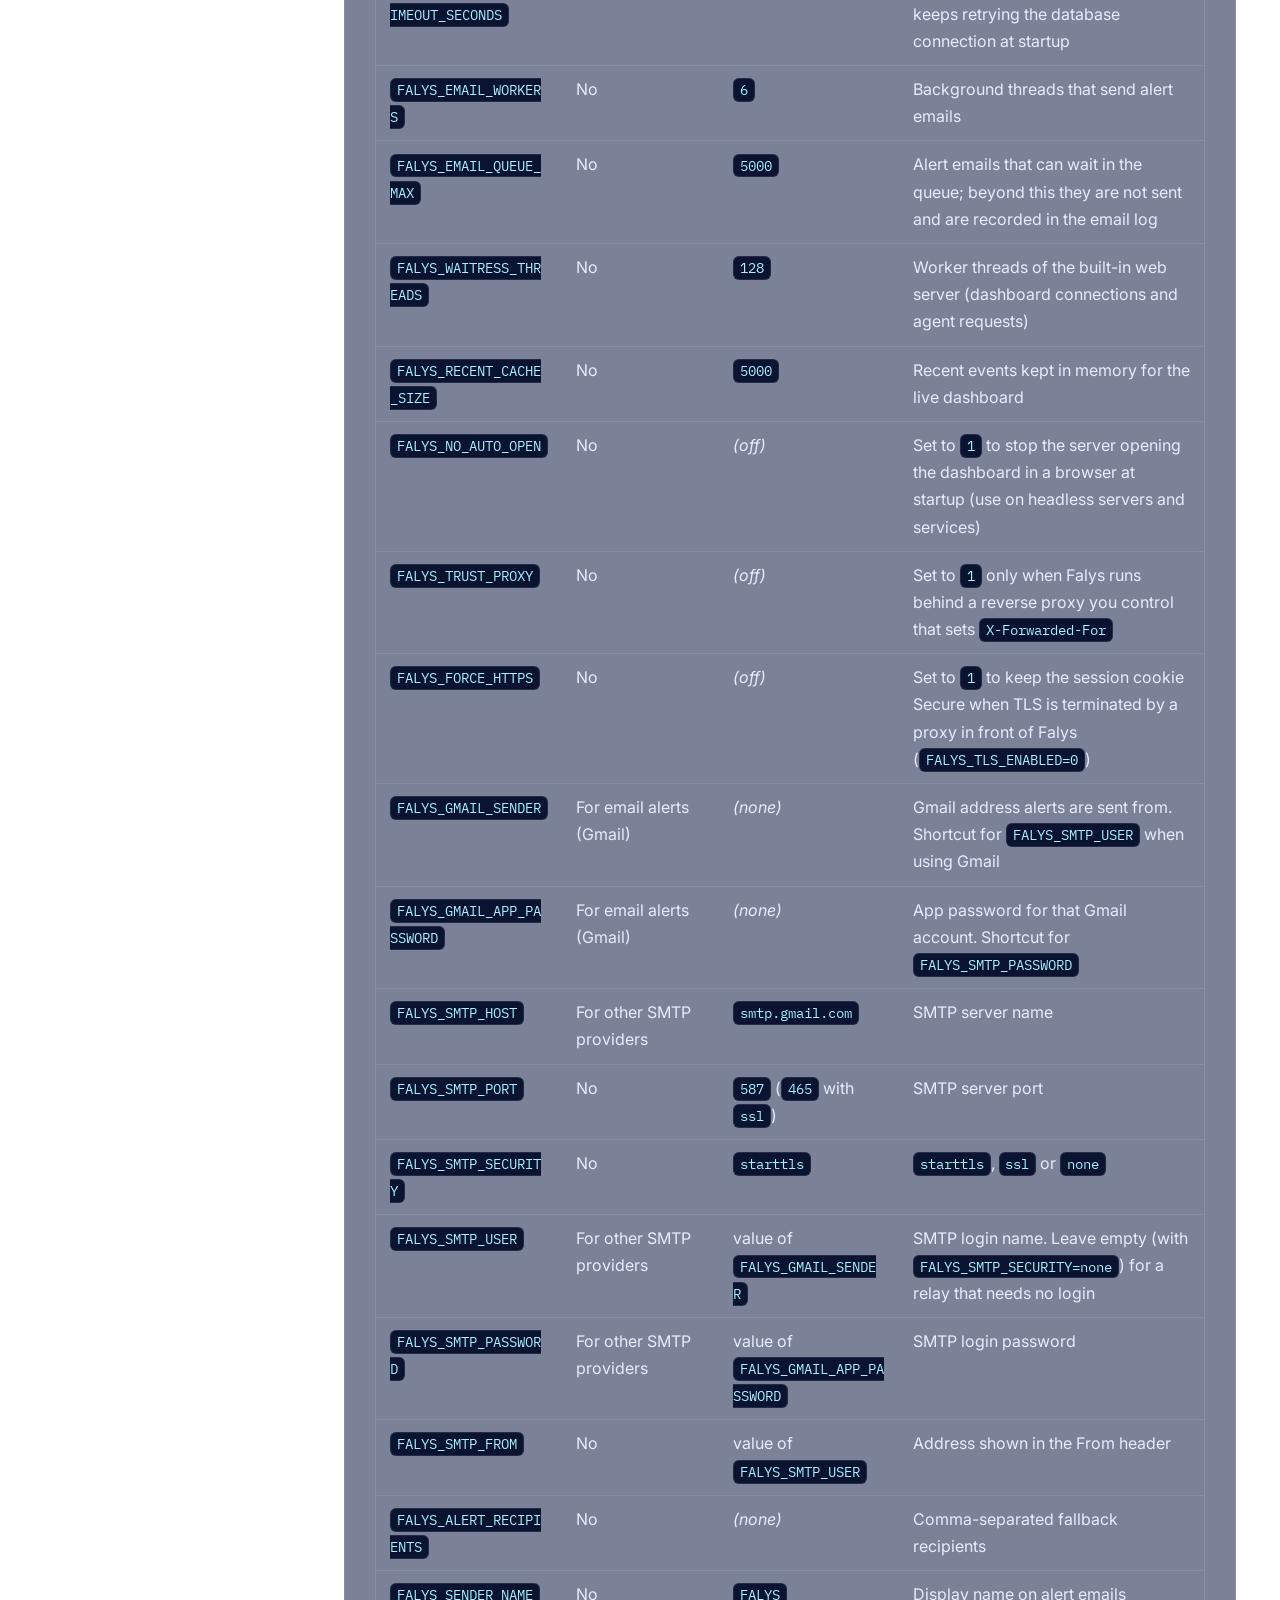
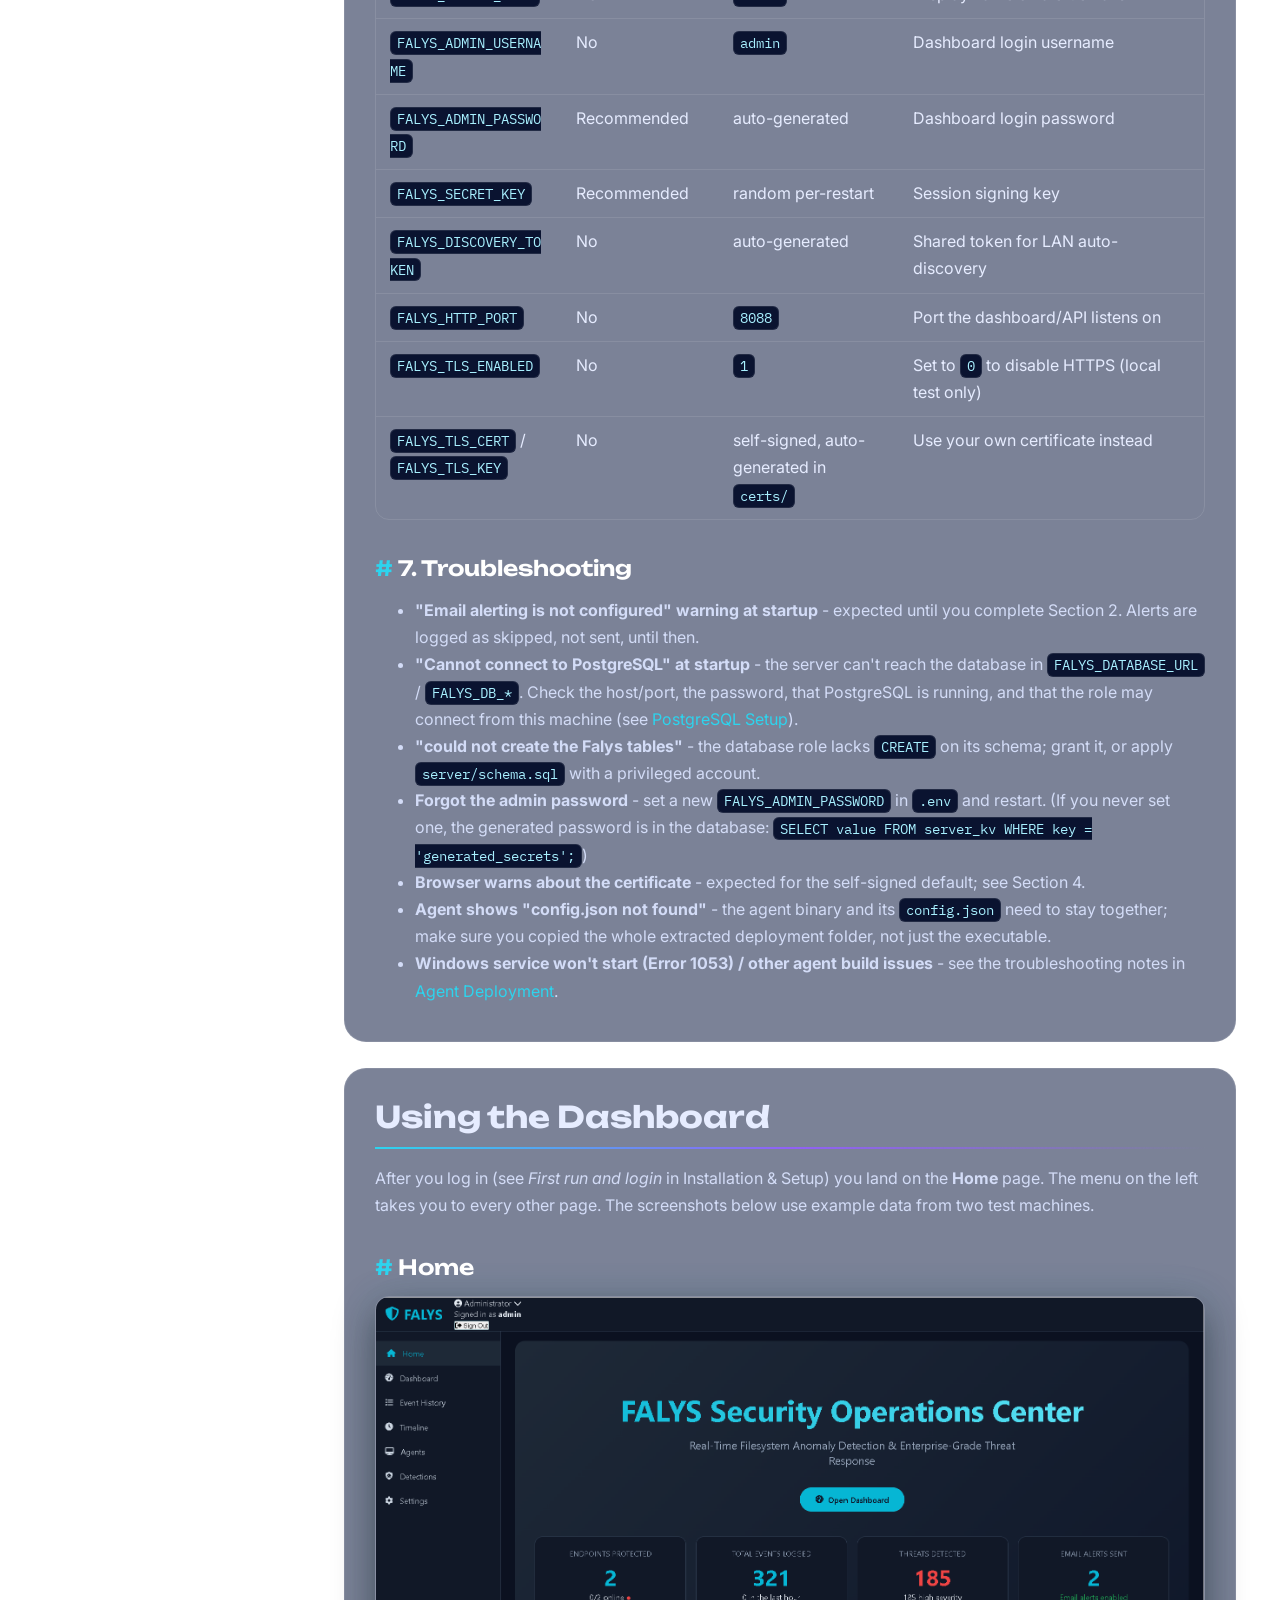
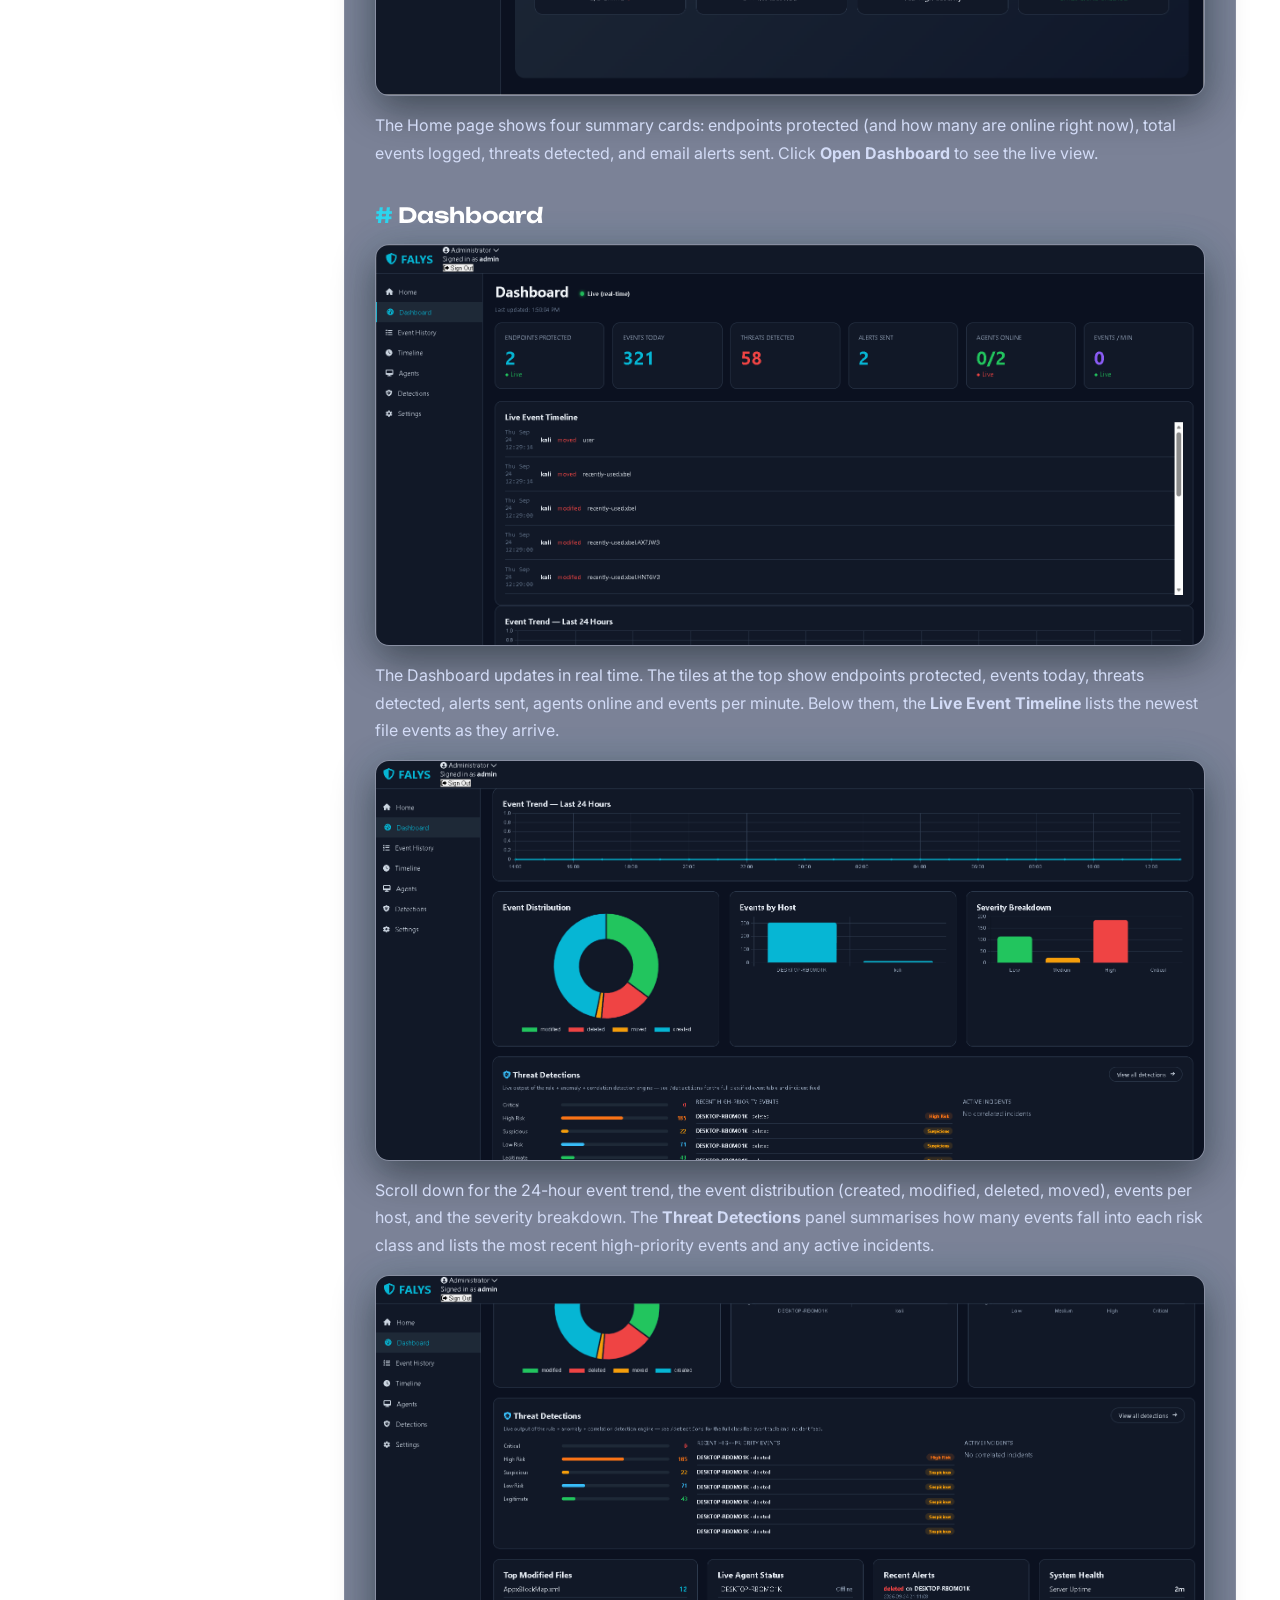
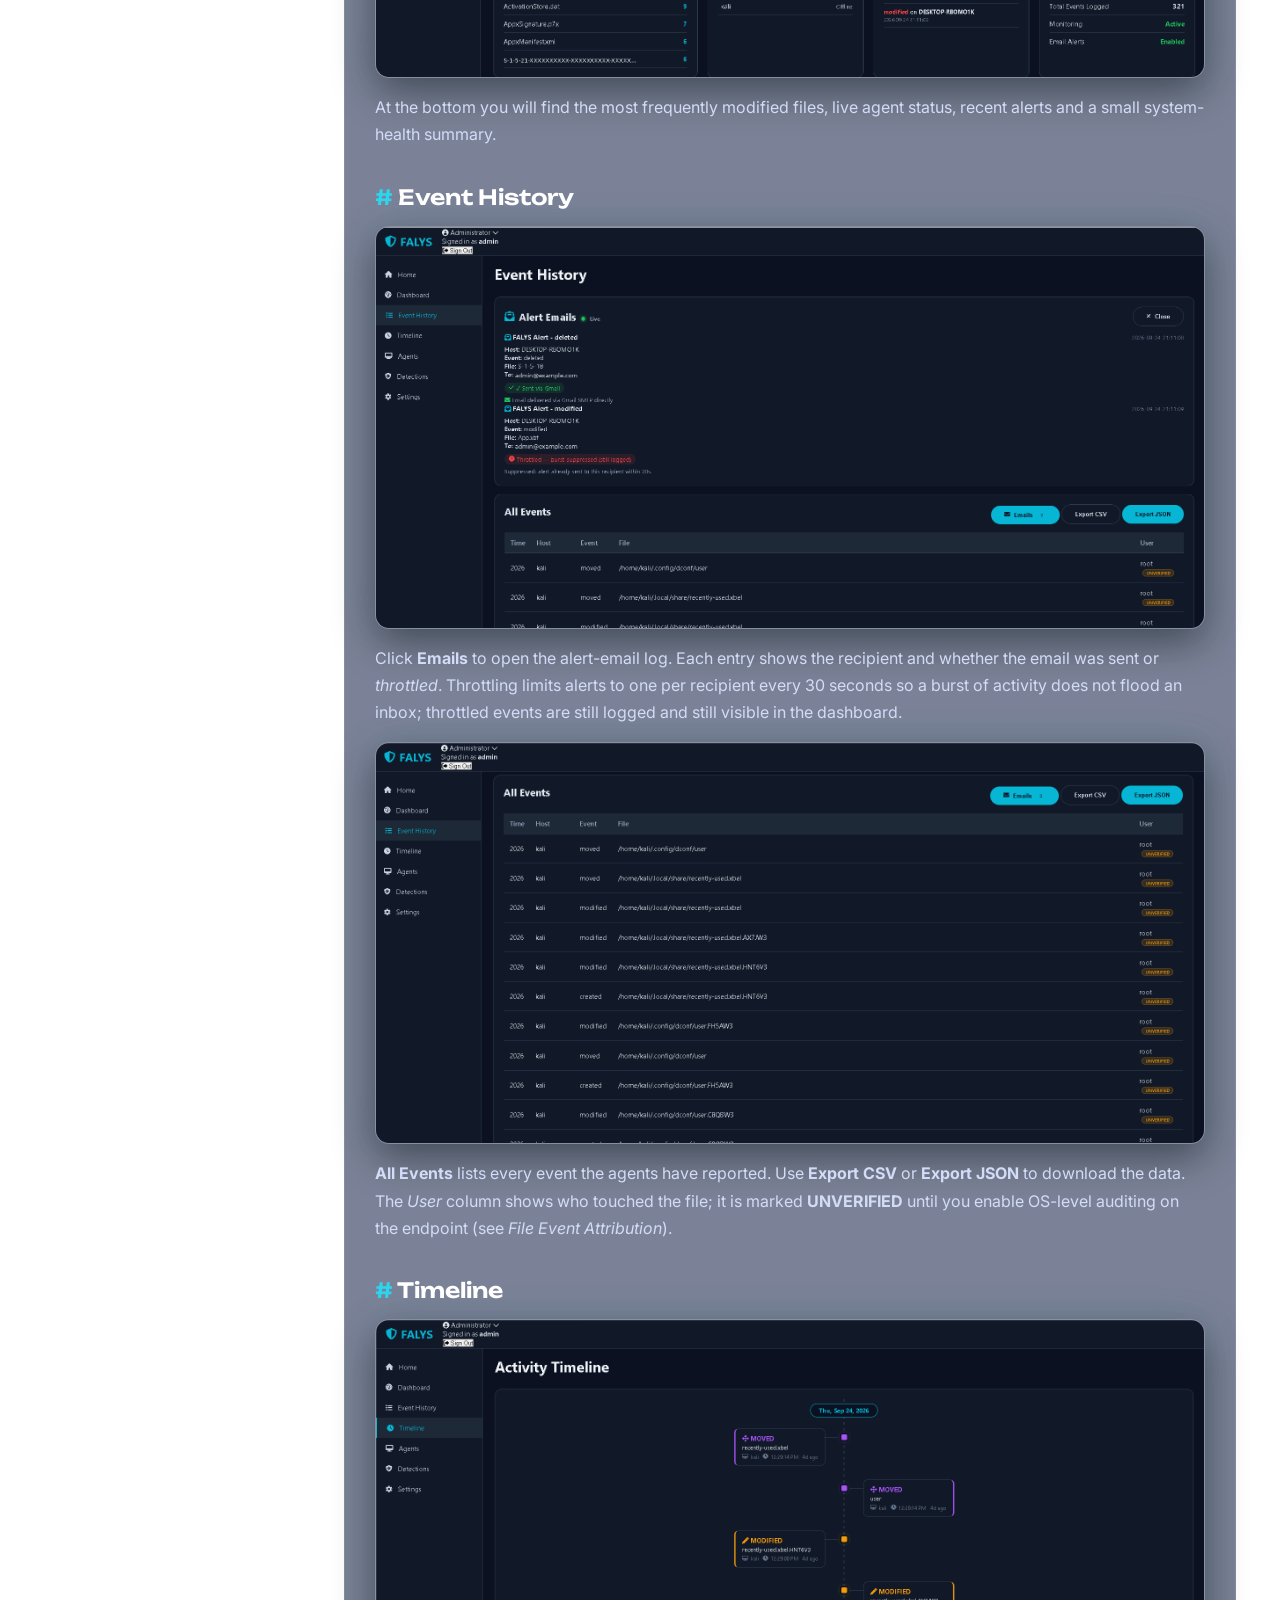
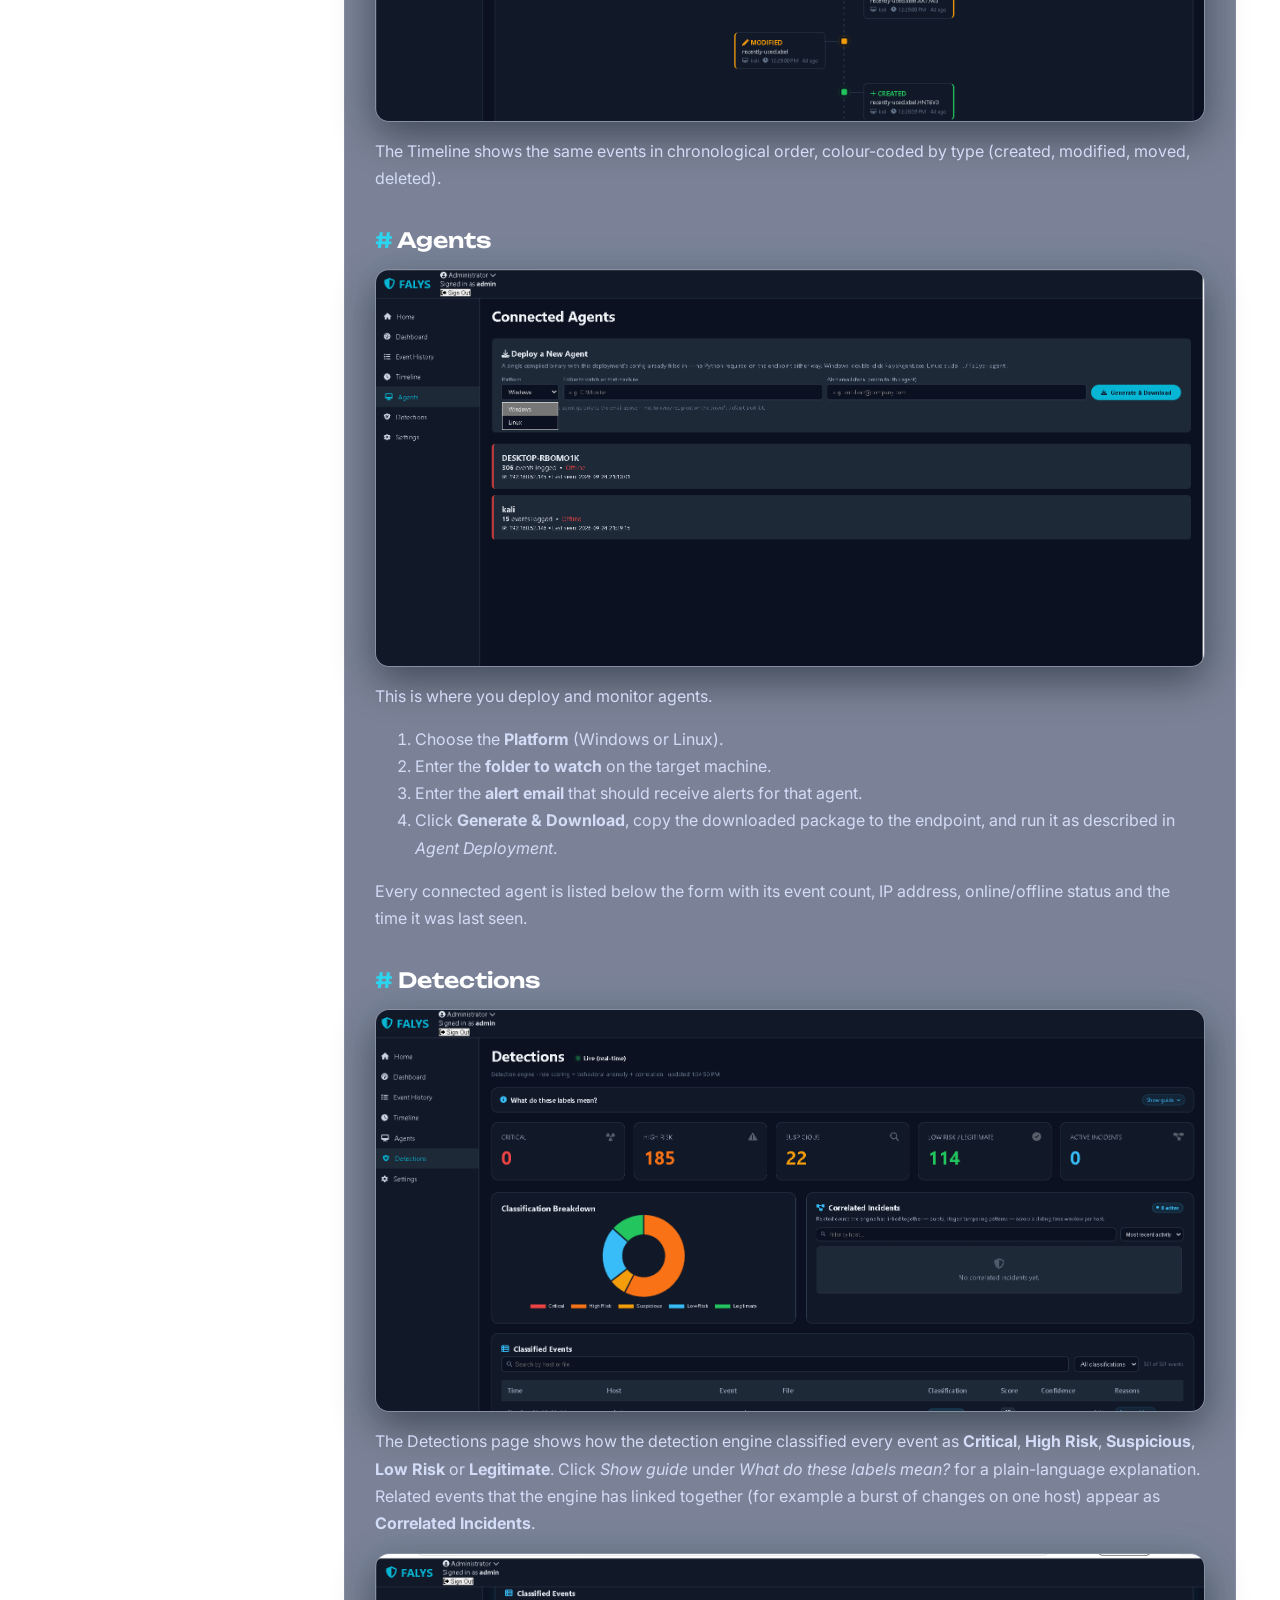
==== commit baf2cd49: "Update index.html" ====
--- a/docs/index.html
+++ b/docs/index.html
@@ -73,42 +73,29 @@
   <a class="back" href="../index.html">← Back to falys.io</a>
   <input id="search" type="search" placeholder="Search sections…" aria-label="Search sections">
   <nav id="toc">
-<body>
 <ul>
 <li><a href="#introduction" id="toc-introduction">Introduction</a>
 <ul>
-<li><a href="#what-is-in-the-download"
-id="toc-what-is-in-the-download">What is in the download</a></li>
+<li><a href="#what-is-in-the-download" id="toc-what-is-in-the-download">What is in the download</a></li>
 <li><a href="#key-features" id="toc-key-features">Key features</a></li>
 <li><a href="#requirements" id="toc-requirements">Requirements</a></li>
 <li><a href="#support" id="toc-support">Support</a></li>
 </ul></li>
-<li><a href="#installation--setup"
-id="toc-installation--setup">Installation &amp; Setup</a>
-<ul>
-<li><a href="#1-choose-how-youll-run-the-server"
-id="toc-1-choose-how-youll-run-the-server">1. Choose how you'll run the
-server</a></li>
-<li><a href="#2-configure-email-alerts"
-id="toc-2-configure-email-alerts">2. Configure email alerts</a></li>
-<li><a href="#3-first-run-and-login" id="toc-3-first-run-and-login">3.
-First run and login</a></li>
+<li><a href="#installation" id="toc-installation">Installation &amp; Setup</a>
+<ul>
+<li><a href="#1-choose-how-youll-run-the-server" id="toc-1-choose-how-youll-run-the-server">1. Choose how you'll run the server</a></li>
+<li><a href="#2-configure-email-alerts" id="toc-2-configure-email-alerts">2. Configure email alerts</a></li>
+<li><a href="#3-first-run-and-login" id="toc-3-first-run-and-login">3. First run and login</a></li>
 <li><a href="#4-tls-https" id="toc-4-tls-https">4. TLS (HTTPS)</a></li>
-<li><a href="#5-deploy-your-first-agent"
-id="toc-5-deploy-your-first-agent">5. Deploy your first agent</a></li>
-<li><a href="#6-environment-variable-reference"
-id="toc-6-environment-variable-reference">6. Environment variable
-reference</a></li>
-<li><a href="#7-troubleshooting" id="toc-7-troubleshooting">7.
-Troubleshooting</a></li>
+<li><a href="#5-deploy-your-first-agent" id="toc-5-deploy-your-first-agent">5. Deploy your first agent</a></li>
+<li><a href="#6-environment-variable-reference" id="toc-6-environment-variable-reference">6. Environment variable reference</a></li>
+<li><a href="#7-troubleshooting" id="toc-7-troubleshooting">7. Troubleshooting</a></li>
 </ul></li>
-<li><a href="#using-the-dashboard" id="toc-using-the-dashboard">Using
-the Dashboard</a>
+<li><a href="#using-the-dashboard" id="toc-using-the-dashboard">Using the Dashboard</a>
 <ul>
 <li><a href="#home" id="toc-home">Home</a></li>
 <li><a href="#dashboard" id="toc-dashboard">Dashboard</a></li>
-<li><a href="#event-history" id="toc-event-history">Event
-History</a></li>
+<li><a href="#event-history" id="toc-event-history">Event History</a></li>
 <li><a href="#timeline" id="toc-timeline">Timeline</a></li>
 <li><a href="#agents" id="toc-agents">Agents</a></li>
 <li><a href="#detections" id="toc-detections">Detections</a></li>
@@ -116,100 +103,70 @@
 </ul></li>
 <li><a href="#customization" id="toc-customization">Customization</a>
 <ul>
-<li><a href="#1-settings-page-no-code"
-id="toc-1-settings-page-no-code">1. Settings page (no code)</a></li>
-<li><a href="#2-configuration-file-env"
-id="toc-2-configuration-file-env">2. Configuration file
-(<code>.env</code>)</a></li>
-<li><a href="#3-detection-rules-no-restart"
-id="toc-3-detection-rules-no-restart">3. Detection rules (no
-restart)</a></li>
-<li><a href="#4-detection-engine-tuning-no-restart"
-id="toc-4-detection-engine-tuning-no-restart">4. Detection engine tuning
-(no restart)</a></li>
-<li><a href="#5-what-each-agent-watches-configjson"
-id="toc-5-what-each-agent-watches-configjson">5. What each agent watches
-(<code>config.json</code>)</a></li>
-<li><a href="#6-e-mail-alerts" id="toc-6-e-mail-alerts">6. E-mail
-alerts</a></li>
-<li><a href="#7-branding-and-look" id="toc-7-branding-and-look">7.
-Branding and look</a></li>
-<li><a href="#8-changing-the-source-code"
-id="toc-8-changing-the-source-code">8. Changing the source code</a></li>
+<li><a href="#1-settings-page-no-code" id="toc-1-settings-page-no-code">1. Settings page (no code)</a></li>
+<li><a href="#2-configuration-file-env" id="toc-2-configuration-file-env">2. Configuration file (<code>.env</code>)</a></li>
+<li><a href="#3-detection-rules-no-restart" id="toc-3-detection-rules-no-restart">3. Detection rules (no restart)</a></li>
+<li><a href="#4-detection-engine-tuning-no-restart" id="toc-4-detection-engine-tuning-no-restart">4. Detection engine tuning (no restart)</a></li>
+<li><a href="#5-what-each-agent-watches-configjson" id="toc-5-what-each-agent-watches-configjson">5. What each agent watches (<code>config.json</code>)</a></li>
+<li><a href="#6-email-alerts" id="toc-6-email-alerts">6. Email alerts</a></li>
+<li><a href="#7-branding-and-look" id="toc-7-branding-and-look">7. Branding and look</a></li>
+<li><a href="#8-changing-the-source-code" id="toc-8-changing-the-source-code">8. Changing the source code</a></li>
 <li><a href="#9-retention" id="toc-9-retention">9. Retention</a></li>
 </ul></li>
-<li><a href="#postgresql-setup" id="toc-postgresql-setup">PostgreSQL
-Setup</a>
-<ul>
-<li><a href="#what-is-stored-where" id="toc-what-is-stored-where">What
-is stored where</a></li>
-<li><a href="#setting-it-up" id="toc-setting-it-up">Setting it
-up</a></li>
-<li><a href="#behaviour-to-know-about"
-id="toc-behaviour-to-know-about">Behaviour to know about</a></li>
+<li><a href="#postgresql-setup" id="toc-postgresql-setup">PostgreSQL Setup</a>
+<ul>
+<li><a href="#what-is-stored-where" id="toc-what-is-stored-where">What is stored where</a></li>
+<li><a href="#setting-it-up" id="toc-setting-it-up">Setting it up</a></li>
+<li><a href="#behaviour-to-know-about" id="toc-behaviour-to-know-about">Behaviour to know about</a></li>
 <li><a href="#backups" id="toc-backups">Backups</a></li>
 <li><a href="#retention" id="toc-retention">Retention</a></li>
-<li><a href="#upgrading-from-a-flat-file-install"
-id="toc-upgrading-from-a-flat-file-install">Upgrading from a flat-file
-install</a></li>
-<li><a href="#running-the-tests" id="toc-running-the-tests">Running the
-tests</a></li>
+<li><a href="#running-the-tests" id="toc-running-the-tests">Running the tests</a></li>
 </ul></li>
-<li><a href="#agent-deployment" id="toc-agent-deployment">Agent
-Deployment</a>
+<li><a href="#agent-deployment" id="toc-agent-deployment">Agent Deployment</a>
 <ul>
 <li><a href="#architecture" id="toc-architecture">Architecture</a></li>
-<li><a href="#building-the-agent-binaries"
-id="toc-building-the-agent-binaries">Building the agent
-binaries</a></li>
-<li><a href="#why-a-self-installing-exe-instead-of-an-msi"
-id="toc-why-a-self-installing-exe-instead-of-an-msi">Why a
-self-installing EXE instead of an MSI</a></li>
+<li><a href="#building-the-agent-binaries" id="toc-building-the-agent-binaries">Building the agent binaries</a></li>
+<li><a href="#why-a-self-installing-exe-instead-of-an-msi" id="toc-why-a-self-installing-exe-instead-of-an-msi">Why a self-installing EXE instead of an MSI</a></li>
 <li><a href="#tls-certpem" id="toc-tls-certpem">TLS (cert.pem)</a></li>
-<li><a href="#windows-service-startup"
-id="toc-windows-service-startup">Windows service startup</a></li>
+<li><a href="#windows-service-startup" id="toc-windows-service-startup">Windows service startup</a></li>
 </ul></li>
-<li><a href="#file-event-attribution"
-id="toc-file-event-attribution">File Event Attribution</a>
+<li><a href="#file-event-attribution" id="toc-file-event-attribution">File Event Attribution</a>
 <ul>
 <li><a href="#what-this-is" id="toc-what-this-is">What this is</a></li>
-<li><a href="#how-to-tell-if-its-working"
-id="toc-how-to-tell-if-its-working">How to tell if it's working</a></li>
+<li><a href="#how-to-tell-if-its-working" id="toc-how-to-tell-if-its-working">How to tell if it's working</a></li>
 <li><a href="#linux-setup" id="toc-linux-setup">Linux setup</a></li>
-<li><a href="#windows-setup" id="toc-windows-setup">Windows
-setup</a></li>
-<li><a href="#technical-notes" id="toc-technical-notes">Technical
-notes</a></li>
+<li><a href="#windows-setup" id="toc-windows-setup">Windows setup</a></li>
+<li><a href="#technical-notes" id="toc-technical-notes">Technical notes</a></li>
 </ul></li>
-<li><a href="#detection-engine" id="toc-detection-engine">Detection
-Engine</a>
-<ul>
-<li><a href="#what-this-is-1" id="toc-what-this-is-1">What this
-is</a></li>
-<li><a href="#architecture-1"
-id="toc-architecture-1">Architecture</a></li>
-<li><a href="#new-api-routes" id="toc-new-api-routes">New API
-routes</a></li>
+<li><a href="#detection-engine" id="toc-detection-engine">Detection Engine</a>
+<ul>
+<li><a href="#what-this-is-1" id="toc-what-this-is-1">What this is</a></li>
+<li><a href="#architecture-1" id="toc-architecture-1">Architecture</a></li>
+<li><a href="#api-routes" id="toc-api-routes">API routes</a></li>
 <li><a href="#tuning" id="toc-tuning">Tuning</a></li>
 </ul></li>
-<li><a href="#dynamic-ip-discovery"
-id="toc-dynamic-ip-discovery">Dynamic IP Discovery</a>
+<li><a href="#dynamic-ip-discovery" id="toc-dynamic-ip-discovery">Dynamic IP Discovery</a>
 <ul>
 <li><a href="#the-problem" id="toc-the-problem">The problem</a></li>
 <li><a href="#the-solution" id="toc-the-solution">The solution</a></li>
-<li><a href="#authentication-is-this-really-the-server"
-id="toc-authentication-is-this-really-the-server">Authentication ("is
-this really the server?")</a></li>
-<li><a href="#verified-behavior-tested-in-this-environment"
-id="toc-verified-behavior-tested-in-this-environment">Verified behavior
-(tested in this environment)</a></li>
-<li><a href="#network-requirements-and-behavior-notes"
-id="toc-network-requirements-and-behavior-notes">Network requirements
-and behavior notes</a></li>
+<li><a href="#authentication-is-this-really-the-server" id="toc-authentication-is-this-really-the-server">Authentication ("is this really the server?")</a></li>
+<li><a href="#network-requirements-and-behavior-notes" id="toc-network-requirements-and-behavior-notes">Network requirements and behavior notes</a></li>
 </ul></li>
-<li><a href="#credits--third-party-licenses"
-id="toc-credits--third-party-licenses">Credits &amp; Third-Party
-Licenses</a></li>
+<li><a href="#command-tunnel" id="toc-command-tunnel">Command Tunnel</a>
+<ul>
+<li><a href="#what-the-tunnel-does" id="toc-what-the-tunnel-does">What the tunnel does</a></li>
+<li><a href="#supported-commands" id="toc-supported-commands">Supported commands</a></li>
+<li><a href="#running-a-command" id="toc-running-a-command">Running a command</a></li>
+<li><a href="#tunnel-network-and-firewall" id="toc-tunnel-network-and-firewall">Network and firewall rules</a></li>
+<li><a href="#tunnel-authentication" id="toc-tunnel-authentication">Authentication and encryption</a></li>
+<li><a href="#when-an-agents-certificate-changes" id="toc-when-an-agents-certificate-changes">When an agent's certificate changes</a></li>
+<li><a href="#disabling-the-command-tunnel" id="toc-disabling-the-command-tunnel">Disabling the tunnel</a></li>
+<li><a href="#tunnel-troubleshooting" id="toc-tunnel-troubleshooting">Troubleshooting</a></li>
+<li><a href="#tunnel-logging" id="toc-tunnel-logging">Logging</a></li>
+</ul></li>
+<li><a href="#credits" id="toc-credits">Credits &amp; Third-Party Licenses</a>
+<ul>
+</ul></li>
 </ul>
   </nav>
 </aside>
@@ -227,25 +184,23 @@
   </div>
 <section id="introduction">
 
-<h1 id="introduction">Introduction</h1>
-<p>FALYS is a self-hosted <strong>file integrity monitoring
+<h1>Introduction</h1>
+<p>Falys is a self-hosted <strong>file integrity monitoring
 (FIM)</strong> system. A lightweight agent watches folders on Windows or
 Linux endpoints and reports file events to a central dashboard, which
 scores them for risk, correlates related activity, and emails alerts to
-whoever should know. All data is stored in <strong>PostgreSQL</strong>
--- there are no data files.</p>
+whoever should know. All data is stored in <strong>PostgreSQL</strong> - there are no data files.</p>
 <p><strong>New here?</strong> Read <em>Installation &amp; Setup</em>
-from top to bottom the first time -- the steps build on each other.</p>
+from top to bottom the first time - the steps build on each other.</p>
 <h2 id="what-is-in-the-download">What is in the download</h2>
-<pre><code>FALYS/
+<pre><code>Falys/
 |-- Documentation/
 |   |-- index.html               &lt;- this help file
-|   `-- images/                  &lt;- screenshots used in the help file
-|-- FALYS-server/
+|   `-- assets/                  &lt;- styles and screenshots used in the help file
+|-- Falys-server/
 |   |-- server/                  &lt;- dashboard + API (Flask) and PostgreSQL layer
 |   |   |-- .env.example         &lt;- copy to .env and fill in
 |   |   |-- build_output/        &lt;- ready-made agent binaries (Windows + Linux)
-|   |   |-- dist/                &lt;- server binary is built here (optional)
 |   |   |-- engine/              &lt;- risk scoring / correlation engine
 |   |   |-- static/, templates/  &lt;- dashboard CSS/JS and HTML pages
 |   |   |-- tests/
@@ -253,11 +208,12 @@
 |   `-- agent/                   &lt;- endpoint agent source + build scripts
 |-- Changelog.txt
 |-- Licenses.txt                 &lt;- third-party credits
-`-- README.txt</code></pre>
+`-- README.txt
+</code></pre>
 <h2 id="key-features">Key features</h2>
 <ul>
 <li>Cross-platform agent (Windows service / Linux systemd unit),
-delivered as a single compiled binary -- no Python required on
+delivered as a single compiled binary - no Python required on
 endpoints.</li>
 <li>Per-agent alert routing: each deployment package can send its alerts
 to a specific recipient rather than a single shared list.</li>
@@ -270,86 +226,90 @@
 one.</li>
 <li>LAN auto-discovery so agents can find the server again if its IP
 changes.</li>
-<li>Agent-to-server tunnel support for endpoints that cannot reach the
-server directly.</li>
+<li>Server-to-agent command tunnel (TCP port 50997, opened by the
+server) for on-demand incident response on a single endpoint: ping,
+status, rescan and file quarantine. Authenticated, TLS-encrypted and
+can be disabled per agent. See <a href="#command-tunnel">Command
+Tunnel</a>.</li>
 </ul>
 <h2 id="requirements">Requirements</h2>
 <ul>
-<li><strong>PostgreSQL 12+</strong> (tested on 16) -- required; FALYS
+<li><strong>PostgreSQL 12+</strong> (tested on 16) - required; Falys
 keeps all of its data there.</li>
-<li><strong>To run from source:</strong> Python 3.9+ (both server and
+<li><strong>To run from source:</strong> Python 3.11+ (both server and
 agent).</li>
 <li><strong>To run a compiled server binary:</strong> build it once with
 <code>server/build_server_exe.ps1</code> (Windows) or
 <code>server/build_server_exe_linux.sh</code> (Linux); no Python is then
 needed on the machine that runs it.</li>
-<li><strong>To receive email alerts:</strong> a Gmail account with
-2-Step Verification and an App Password (free, takes a couple of minutes
--- steps in <em>Installation &amp; Setup</em>).</li>
+<li><strong>To receive email alerts:</strong> an SMTP account. Gmail
+with 2-Step Verification and an App Password is the quickest (free, takes
+a couple of minutes), but any SMTP provider works - steps in
+<em>Installation &amp; Setup</em>.</li>
 <li><strong>Agent endpoints:</strong> Windows (x86-64) or Linux
 (x86-64). Agents need no Python.</li>
 </ul>
 <h2 id="support">Support</h2>
 <p>Support for this item is provided through the item's <strong>Comments
 / Support</strong> tab on CodeCanyon. Please include your operating
-system, the FALYS version (<code>server/build_output/VERSION.txt</code>)
+system, the Falys version (<code>server/build_output/VERSION.txt</code>)
 and the relevant console output.</p>
 </section>
-
 <section id="installation">
 
-<h1 id="installation--setup">Installation &amp; Setup</h1>
-<p>This covers getting the FALYS server running, configuring email
+<h1>Installation &amp; Setup</h1>
+<p>This covers getting the Falys server running, configuring email
 alerts, logging in, and deploying your first agent. Read it top to
-bottom the first time -- the steps build on each other.</p>
-<hr />
+bottom the first time - the steps build on each other.</p>
+
 <h2 id="1-choose-how-youll-run-the-server">1. Choose how you'll run the
 server</h2>
 <h3 id="first-postgresql">First: PostgreSQL</h3>
-<p>FALYS stores <strong>all</strong> of its data -- events, agent keys,
-settings, risk rules, alert history -- in PostgreSQL. There are no data
+<p>Falys stores <strong>all</strong> of its data - events, agent keys,
+settings, risk rules, alert history - in PostgreSQL. There are no data
 files, so a database has to exist before the server starts. Any
 PostgreSQL 12+ works (tested on 16), on this machine or another one.</p>
 <p>Quickest way to get one (needs Docker):</p>
-<div class="sourceCode" id="cb2"><pre
-class="sourceCode bash"><code class="sourceCode bash"><span id="cb2-1"><a href="#cb2-1" aria-hidden="true" tabindex="-1"></a><span class="bu">cd</span> server</span>
-<span id="cb2-2"><a href="#cb2-2" aria-hidden="true" tabindex="-1"></a><span class="ex">docker</span> compose <span class="at">-f</span> docker-compose.postgres.yml up <span class="at">-d</span></span></code></pre></div>
-<p>Or use an existing PostgreSQL server -- create an empty database and
+<pre><code>cd server
+docker compose -f docker-compose.postgres.yml up -d
+</code></pre>
+<p>Or use an existing PostgreSQL server - create an empty database and
 a role that can create tables in it. The exact commands, connection
 options and backups are in <a href="#postgresql-setup">PostgreSQL
 Setup</a>.</p>
-<p>Then tell FALYS where it is, in <code>server/.env</code> (copy
+<p>Then tell Falys where it is, in <code>server/.env</code> (copy
 <code>.env.example</code>):</p>
-<pre><code>FALYS_DATABASE_URL=postgresql://falys:change-me@localhost:5432/falys</code></pre>
+<pre><code>FALYS_DATABASE_URL=postgresql://falys:change-me@localhost:5432/falys
+</code></pre>
 <p>The server creates its tables automatically on first start, and exits
 with a clear message if it can't reach the database.</p>
-<p><strong>Upgrading an older flat-file install?</strong> Stop the
-server and run <code>python migrate_flat_files_to_postgres.py</code>
-once from <code>server/</code> -- it imports the old <code>logs/</code>
-folder (events keep their ids). See <a
-href="#upgrading-from-a-flat-file-install">PostgreSQL Setup</a>.</p>
 <p>You have two ways to run the server itself. Pick one.</p>
-<h3
-id="option-a----build-the-server-binary-once-windows-or-linux">Option A
--- Build the server binary once (Windows or Linux)</h3>
+<h3 id="option-a----build-the-server-binary-once-windows-or-linux">Option A - Build the server binary once (Windows or Linux)</h3>
 <p>The server is delivered as <strong>source</strong>. A server binary
 has to be built on the operating system it will run on, and this is a
-one-time step (on a Windows machine with Python 3.9+):</p>
+one-time step (on a Windows machine with Python 3.11+):</p>
 <pre><code>cd server
-.\build_server_exe.ps1</code></pre>
-<p>Output: <code>server\dist\FalysServer.exe</code> -- self-contained,
-no Python needed on the machine that runs it. Put your <code>.env</code>
-(with the database settings) in the same folder as the .exe and run
+.\build_server_exe.ps1
+</code></pre>
+<p>Output: <code>server\dist\FalysServer.exe</code> - self-contained,
+no Python needed on the machine that runs it. The <code>dist</code>
+folder is created by the build and has no <code>.env</code> yet: copy
+<code>server\.env.example</code> into <code>server\dist\</code>, rename the
+copy to <code>.env</code>, and fill in your database settings. The
+<code>.env</code> file must sit in the same folder as the .exe. Then run
 it:</p>
-<pre><code>.\FalysServer.exe</code></pre>
+<pre><code>.\FalysServer.exe
+</code></pre>
 <p>The dashboard will be reachable at
 <code>https://localhost:8088</code> (see the note on TLS in Section
 4).</p>
 <blockquote>
 <p>Linux server binary instead? Run
 <code>server/build_server_exe_linux.sh</code> once on a Linux machine
-with Python 3.9+ -- see that script's header comment for details.
-Output: <code>server/dist/falys-server</code>.</p>
+with Python 3.11+ - see that script's header comment for details.
+Output: <code>server/dist/falys-server</code>. As on Windows, copy
+<code>server/.env.example</code> to <code>server/dist/.env</code> and fill it in,
+so the <code>.env</code> file sits next to the binary.</p>
 </blockquote>
 <p><strong>Agent binaries are included.</strong> The dashboard's
 <strong>Agents -&gt; Generate &amp; Download</strong> button zips a
@@ -357,66 +317,103 @@
 <code>config.json</code> and the server's <code>cert.pem</code>.
 Ready-made agent binaries for Windows (<code>FalysAgent.exe</code>) and
 Linux (<code>falys-agent</code>) are already in
-<code>FALYS-server/server/build_output/</code>, so the button works
+<code>Falys-server/server/build_output/</code>, so the button works
 immediately for both platforms. They were compiled from the agent source
-in <code>FALYS-server/agent/</code> -- see <a
-href="#building-the-agent-binaries">Building the agent binaries</a> if
+in <code>Falys-server/agent/</code> - see <a href="#building-the-agent-binaries">Building the agent binaries</a> if
 you want to verify or rebuild them.</p>
-<h3 id="option-b----run-from-source-windows-linux-or-macos">Option B --
-Run from source (Windows, Linux, or macOS)</h3>
-<p>Requires Python 3.9 or newer.</p>
-<div class="sourceCode" id="cb6"><pre
-class="sourceCode bash"><code class="sourceCode bash"><span id="cb6-1"><a href="#cb6-1" aria-hidden="true" tabindex="-1"></a><span class="bu">cd</span> server</span>
-<span id="cb6-2"><a href="#cb6-2" aria-hidden="true" tabindex="-1"></a><span class="ex">python3</span> <span class="at">-m</span> venv venv</span>
-<span id="cb6-3"><a href="#cb6-3" aria-hidden="true" tabindex="-1"></a><span class="bu">source</span> venv/bin/activate        <span class="co"># Windows: venv\Scripts\activate</span></span>
-<span id="cb6-4"><a href="#cb6-4" aria-hidden="true" tabindex="-1"></a><span class="ex">pip</span> install <span class="at">-r</span> requirements.txt</span>
-<span id="cb6-5"><a href="#cb6-5" aria-hidden="true" tabindex="-1"></a><span class="ex">python3</span> server.py</span></code></pre></div>
+<h3 id="option-b----run-from-source-windows-linux-or-macos">Option B - Run from source (Windows, Linux, or macOS)</h3>
+<p>Requires Python 3.11 or newer.</p>
+<pre><code>cd server
+python3 -m venv venv
+source venv/bin/activate        # Windows: venv\Scripts\activate
+pip install -r requirements.txt
+python3 server.py
+</code></pre>
 <p>Make sure the database settings are in <code>.env</code> first (see
 above), and configure email alerts (Section 2) before your first
 run.</p>
-<hr />
+
 <h2 id="2-configure-email-alerts">2. Configure email alerts</h2>
-<p>FALYS sends alert emails through a Gmail account over SMTP. You need
-a dedicated Gmail account for this -- <strong>don't use your personal
+<p>Falys sends alert emails over SMTP. <strong>Gmail is the default and
+is not required</strong>: any SMTP server works (Microsoft 365, Amazon
+SES, SendGrid, Mailgun, a company mail relay, ...). Use a dedicated
+sending account either way - <strong>don't use your personal
 inbox</strong>, since the credential lives in a config file on the
 server.</p>
+<h3>Option A: Gmail (default)</h3>
 <ol type="1">
-<li>Create (or choose) a Gmail account that exists only to send FALYS
+<li>Create (or choose) a Gmail account that exists only to send Falys
 alerts.</li>
 <li>Turn on 2-Step Verification on that account:
 <code>myaccount.google.com</code> -&gt; Security -&gt; 2-Step
 Verification.</li>
 <li>Generate an App Password: <code>myaccount.google.com</code> -&gt;
-Security -&gt; App Passwords -&gt; create one named "FALYS". Google
-gives you a 16-character password -- copy it.</li>
+Security -&gt; App Passwords -&gt; create one named "Falys". Google
+gives you a 16-character password - copy it.</li>
 <li>In <code>server/</code>, copy <code>.env.example</code> to
 <code>.env</code>:
-<div class="sourceCode" id="cb7"><pre
-class="sourceCode bash"><code class="sourceCode bash"><span id="cb7-1"><a href="#cb7-1" aria-hidden="true" tabindex="-1"></a><span class="bu">cd</span> server</span>
-<span id="cb7-2"><a href="#cb7-2" aria-hidden="true" tabindex="-1"></a><span class="fu">cp</span> .env.example .env        <span class="co"># Windows: copy .env.example .env</span></span></code></pre></div></li>
+<pre><code>cd server
+cp .env.example .env        # Windows: copy .env.example .env
+</code></pre></li>
 <li>Open <code>.env</code> and fill in:
 <pre><code>FALYS_GMAIL_SENDER=your-dedicated-account@gmail.com
-FALYS_GMAIL_APP_PASSWORD=the16characterapppassword</code></pre></li>
-<li>Save. <code>server.py</code> loads <code>.env</code> automatically
--- no extra steps.</li>
+FALYS_GMAIL_APP_PASSWORD=the16characterapppassword
+</code></pre></li>
+<li>Save. <code>server.py</code> loads <code>.env</code> automatically - no extra steps.</li>
 </ol>
-<p><strong>Keep <code>.env</code> private.</strong> Don't commit it to
-git, don't upload it anywhere, don't include it if you ever share this
-project folder with anyone. If an app password is ever exposed, revoke
-it immediately at
-<code>myaccount.google.com -&gt; Security -&gt; App Passwords</code> and
-generate a new one -- old alerts will simply start failing until you
-update <code>.env</code> with the replacement.</p>
-<p>If you'd rather set these as real environment variables instead of a
-<code>.env</code> file (e.g. for a system service), see
-<code>run_falys.sh.example</code> / <code>run_falys.ps1.example</code>
-in <code>server/</code> for the equivalent launcher scripts -- copy one,
-fill it in, and use it in place of running <code>server.py</code>
-directly. Don't fill in both <code>.env</code> and a launcher script
-with different values; whichever sets a variable first wins.</p>
-<p>Until email is configured, the server still runs fine -- alerts are
-just logged as skipped instead of sent.</p>
-<hr />
+<h3>Option B: any other SMTP provider</h3>
+<p>Set the <code>FALYS_SMTP_*</code> variables in <code>.env</code>
+instead of the two Gmail ones. Restart the server afterwards.</p>
+<pre><code>FALYS_SMTP_HOST=smtp.example.com
+FALYS_SMTP_PORT=587
+FALYS_SMTP_SECURITY=starttls     # starttls (port 587), ssl (port 465) or none
+FALYS_SMTP_USER=alerts@example.com
+FALYS_SMTP_PASSWORD=the-smtp-password
+FALYS_SMTP_FROM=alerts@example.com   # optional; defaults to FALYS_SMTP_USER
+</code></pre>
+<p>Typical values (check your provider's current documentation, these are
+set by them, not by Falys):</p>
+<table class="doc">
+<thead>
+<tr class="header">
+<th>Provider</th>
+<th>Host / port / security</th>
+<th>User / password</th>
+</tr>
+</thead>
+<tbody>
+<tr class="odd">
+<td>Microsoft 365</td>
+<td><code>smtp.office365.com</code> / 587 / <code>starttls</code></td>
+<td>The mailbox address and its password; SMTP AUTH must be enabled for
+that mailbox</td>
+</tr>
+<tr class="even">
+<td>Amazon SES</td>
+<td><code>email-smtp.&lt;region&gt;.amazonaws.com</code> / 587 /
+<code>starttls</code></td>
+<td>The SES <em>SMTP credentials</em> (not your AWS access keys); the
+From address must be verified in SES</td>
+</tr>
+<tr class="odd">
+<td>SendGrid</td>
+<td><code>smtp.sendgrid.net</code> / 587 / <code>starttls</code></td>
+<td>User <code>apikey</code>, password = an API key with Mail Send
+permission</td>
+</tr>
+<tr class="even">
+<td>Internal relay without login</td>
+<td>your relay's host / 25 / <code>none</code></td>
+<td>Leave <code>FALYS_SMTP_USER</code> empty; Falys then sends without
+logging in</td>
+</tr>
+</tbody>
+</table>
+<p>With <code>FALYS_SMTP_SECURITY=none</code> the connection is not
+encrypted, so use it only to reach a relay on a trusted network. The
+Settings page shows alerting as <em>Not configured</em> until a user and
+password are set (Gmail and SMTP variables are equivalent for this).</p>
+
 <h2 id="3-first-run-and-login">3. First run and login</h2>
 <p>Start the server (whichever option you chose in Section 1). On first
 run, watch the console output:</p>
@@ -428,9 +425,10 @@
     FALYS_DISCOVERY_TOKEN  (LAN discovery token):  &lt;random value&gt;
 Set these explicitly via your environment for any real deployment
 instead of relying on the auto-generated value.
-[FALYS] Log in to the dashboard with username &#39;admin&#39; and
+[FALYS] Log in to the dashboard with username 'admin' and
 the auto-generated password printed above.
-========================================================================</code></pre>
+========================================================================
+</code></pre>
 <p>Copy that generated password (or set
 <code>FALYS_ADMIN_PASSWORD</code> yourself in <code>.env</code>
 beforehand to skip this). Open the dashboard URL shown in the console
@@ -442,14 +440,14 @@
 <code>FALYS_ADMIN_PASSWORD</code></li>
 </ul>
 <p>The generated password is saved in the PostgreSQL database so it
-survives a restart -- but set <code>FALYS_ADMIN_PASSWORD</code>
+survives a restart - but set <code>FALYS_ADMIN_PASSWORD</code>
 explicitly in <code>.env</code> for any real deployment rather than
 relying on that.</p>
-<hr />
+
 <h2 id="4-tls-https">4. TLS (HTTPS)</h2>
 <p>TLS is on by default. The server generates its own self-signed
 certificate on first run under <code>server/certs/</code>. This is
-expected -- there's no public certificate authority for a LAN-only
+expected - there's no public certificate authority for a LAN-only
 server, so your browser will show a certificate warning the first time
 you visit the dashboard; that's normal for a self-signed cert and safe
 to proceed through on your own network.</p>
@@ -464,7 +462,7 @@
 <code>.env</code> instead of using the self-signed default. To disable
 TLS entirely for a throwaway local test (never for a real deployment),
 set <code>FALYS_TLS_ENABLED=0</code>.</p>
-<hr />
+
 <h2 id="5-deploy-your-first-agent">5. Deploy your first agent</h2>
 <p>From the dashboard, go to <strong>Agents</strong> -&gt;
 <strong>Deploy a New Agent</strong>:</p>
@@ -472,7 +470,7 @@
 <li>Choose the platform (Windows or Linux).</li>
 <li>Enter the folder on the target machine you want watched (e.g.
 <code>C:\Monitor</code> or <code>/var/data</code>).</li>
-<li>Enter the alert email for this agent -- the address that should
+<li>Enter the alert email for this agent - the address that should
 receive alerts for events from this specific endpoint.</li>
 <li>Click <strong>Generate &amp; Download</strong>.</li>
 </ol>
@@ -487,7 +485,7 @@
 <li><strong>Linux:</strong> <code>sudo ./falys-agent</code>. It installs
 and starts itself as a systemd service.</li>
 </ul>
-<p>That's the whole install -- no Python, no manual service setup on the
+<p>That's the whole install - no Python, no manual service setup on the
 endpoint either way.</p>
 <p>The compiled agent binaries are already in
 <code>server/build_output/</code>, so the button works instantly for
@@ -498,10 +496,9 @@
 Full details are in <a href="#agent-deployment">Agent
 Deployment</a>.</p>
 <p>For verified (not just process-owner) attribution of who touched a
-file, see <a href="#file-event-attribution">File Event Attribution</a>
--- the compiled agents set this up for you during install (see that section for when a manual step is still needed).</p>
+file, see <a href="#file-event-attribution">File Event Attribution</a> - the compiled agents set this up for you during install (see that section for when a manual step is still needed).</p>
 <p>Always deploy agents through the dashboard's <strong>Agents</strong>
-page -- it's the only supported way to get a correctly-configured
+page - it's the only supported way to get a correctly-configured
 <code>config.json</code> (server URL, certificate, and a unique
 per-agent key) onto an endpoint.</p>
 <h2 id="6-environment-variable-reference">6. Environment variable
@@ -509,7 +506,7 @@
 <p>All variables below can be set in <code>server/.env</code> (copy from
 <code>.env.example</code>) or as real environment variables. See
 <code>.env.example</code> for the full commented version.</p>
-<table>
+<table class="doc">
 <thead>
 <tr class="header">
 <th>Variable</th>
@@ -552,13 +549,13 @@
 <td><code>FALYS_EMAIL_WORKERS</code></td>
 <td>No</td>
 <td><code>6</code></td>
-<td>Background threads that send alert e-mails</td>
+<td>Background threads that send alert emails</td>
 </tr>
 <tr class="even">
 <td><code>FALYS_EMAIL_QUEUE_MAX</code></td>
 <td>No</td>
 <td><code>5000</code></td>
-<td>Alert e-mails that can wait in the queue; beyond this they are not sent and are recorded in the e-mail log</td>
+<td>Alert emails that can wait in the queue; beyond this they are not sent and are recorded in the email log</td>
 </tr>
 <tr class="odd">
 <td><code>FALYS_WAITRESS_THREADS</code></td>
@@ -582,25 +579,63 @@
 <td><code>FALYS_TRUST_PROXY</code></td>
 <td>No</td>
 <td><em>(off)</em></td>
-<td>Set to <code>1</code> only when FALYS runs behind a reverse proxy you control that sets <code>X-Forwarded-For</code></td>
+<td>Set to <code>1</code> only when Falys runs behind a reverse proxy you control that sets <code>X-Forwarded-For</code></td>
 </tr>
 <tr class="odd">
 <td><code>FALYS_FORCE_HTTPS</code></td>
 <td>No</td>
 <td><em>(off)</em></td>
-<td>Set to <code>1</code> to keep the session cookie Secure when TLS is terminated by a proxy in front of FALYS (<code>FALYS_TLS_ENABLED=0</code>)</td>
+<td>Set to <code>1</code> to keep the session cookie Secure when TLS is terminated by a proxy in front of Falys (<code>FALYS_TLS_ENABLED=0</code>)</td>
 </tr>
 <tr class="even">
 <td><code>FALYS_GMAIL_SENDER</code></td>
-<td>For email alerts</td>
+<td>For email alerts (Gmail)</td>
 <td><em>(none)</em></td>
-<td>Gmail address alerts are sent from</td>
+<td>Gmail address alerts are sent from. Shortcut for
+<code>FALYS_SMTP_USER</code> when using Gmail</td>
 </tr>
 <tr class="odd">
 <td><code>FALYS_GMAIL_APP_PASSWORD</code></td>
-<td>For email alerts</td>
+<td>For email alerts (Gmail)</td>
 <td><em>(none)</em></td>
-<td>App password for that Gmail account</td>
+<td>App password for that Gmail account. Shortcut for
+<code>FALYS_SMTP_PASSWORD</code></td>
+</tr>
+<tr class="even">
+<td><code>FALYS_SMTP_HOST</code></td>
+<td>For other SMTP providers</td>
+<td><code>smtp.gmail.com</code></td>
+<td>SMTP server name</td>
+</tr>
+<tr class="odd">
+<td><code>FALYS_SMTP_PORT</code></td>
+<td>No</td>
+<td><code>587</code> (<code>465</code> with <code>ssl</code>)</td>
+<td>SMTP server port</td>
+</tr>
+<tr class="even">
+<td><code>FALYS_SMTP_SECURITY</code></td>
+<td>No</td>
+<td><code>starttls</code></td>
+<td><code>starttls</code>, <code>ssl</code> or <code>none</code></td>
+</tr>
+<tr class="odd">
+<td><code>FALYS_SMTP_USER</code></td>
+<td>For other SMTP providers</td>
+<td>value of <code>FALYS_GMAIL_SENDER</code></td>
+<td>SMTP login name. Leave empty (with <code>FALYS_SMTP_SECURITY=none</code>) for a relay that needs no login</td>
+</tr>
+<tr class="even">
+<td><code>FALYS_SMTP_PASSWORD</code></td>
+<td>For other SMTP providers</td>
+<td>value of <code>FALYS_GMAIL_APP_PASSWORD</code></td>
+<td>SMTP login password</td>
+</tr>
+<tr class="odd">
+<td><code>FALYS_SMTP_FROM</code></td>
+<td>No</td>
+<td>value of <code>FALYS_SMTP_USER</code></td>
+<td>Address shown in the From header</td>
 </tr>
 <tr class="even">
 <td><code>FALYS_ALERT_RECIPIENTS</code></td>
@@ -658,78 +693,70 @@
 </tr>
 </tbody>
 </table>
-<hr />
+
 <h2 id="7-troubleshooting">7. Troubleshooting</h2>
 <ul>
 <li><strong>"Email alerting is not configured" warning at
-startup</strong> -- expected until you complete Section 2. Alerts are
+startup</strong> - expected until you complete Section 2. Alerts are
 logged as skipped, not sent, until then.</li>
-<li><strong>"Cannot connect to PostgreSQL" at startup</strong> -- the
+<li><strong>"Cannot connect to PostgreSQL" at startup</strong> - the
 server can't reach the database in <code>FALYS_DATABASE_URL</code> /
 <code>FALYS_DB_*</code>. Check the host/port, the password, that
 PostgreSQL is running, and that the role may connect from this machine
 (see <a href="#postgresql-setup">PostgreSQL Setup</a>).</li>
-<li><strong>"could not create the FALYS tables"</strong> -- the database
+<li><strong>"could not create the Falys tables"</strong> - the database
 role lacks <code>CREATE</code> on its schema; grant it, or apply
 <code>server/schema.sql</code> with a privileged account.</li>
-<li><strong>Forgot the admin password</strong> -- set a new
+<li><strong>Forgot the admin password</strong> - set a new
 <code>FALYS_ADMIN_PASSWORD</code> in <code>.env</code> and restart. (If
 you never set one, the generated password is in the database:
 <code>SELECT value FROM server_kv WHERE key = 'generated_secrets';</code>)</li>
-<li><strong>Browser warns about the certificate</strong> -- expected for
+<li><strong>Browser warns about the certificate</strong> - expected for
 the self-signed default; see Section 4.</li>
-<li><strong>Agent shows "config.json not found"</strong> -- the agent
+<li><strong>Agent shows "config.json not found"</strong> - the agent
 binary and its <code>config.json</code> need to stay together; make sure
 you copied the whole extracted deployment folder, not just the
 executable.</li>
 <li><strong>Windows service won't start (Error 1053) / other agent build
-issues</strong> -- see the troubleshooting notes in <a
-href="#agent-deployment">Agent Deployment</a>.</li>
+issues</strong> - see the troubleshooting notes in <a href="#agent-deployment">Agent Deployment</a>.</li>
 </ul>
 </section>
-
 <section id="using-the-dashboard">
 
-<h1 id="using-the-dashboard">Using the Dashboard</h1>
+<h1>Using the Dashboard</h1>
 <p>After you log in (see <em>First run and login</em> in Installation
 &amp; Setup) you land on the <strong>Home</strong> page. The menu on the
 left takes you to every other page. The screenshots below use example
 data from two test machines.</p>
 <h2 id="home">Home</h2>
-<p><img src="images/01-home.png"
-alt="Home page with summary cards" /></p>
+<p><img alt="Home page with summary cards" src="images/01-home.png"/></p>
 <p>The Home page shows four summary cards: endpoints protected (and how
 many are online right now), total events logged, threats detected, and
 email alerts sent. Click <strong>Open Dashboard</strong> to see the live
 view.</p>
 <h2 id="dashboard">Dashboard</h2>
-<p><img src="images/02-dashboard-overview.png"
-alt="Dashboard with live event timeline" /></p>
+<p><img alt="Dashboard with live event timeline" src="images/02-dashboard-overview.png"/></p>
 <p>The Dashboard updates in real time. The tiles at the top show
 endpoints protected, events today, threats detected, alerts sent, agents
 online and events per minute. Below them, the <strong>Live Event
 Timeline</strong> lists the newest file events as they arrive.</p>
-<p><img src="images/03-dashboard-charts.png"
-alt="Dashboard charts" /></p>
+<p><img alt="Dashboard charts" src="images/03-dashboard-charts.png"/></p>
 <p>Scroll down for the 24-hour event trend, the event distribution
 (created, modified, deleted, moved), events per host, and the severity
 breakdown. The <strong>Threat Detections</strong> panel summarises how
 many events fall into each risk class and lists the most recent
 high-priority events and any active incidents.</p>
-<p><img src="images/04-dashboard-status.png"
-alt="Dashboard status panels" /></p>
+<p><img alt="Dashboard status panels" src="images/04-dashboard-status.png"/></p>
 <p>At the bottom you will find the most frequently modified files, live
 agent status, recent alerts and a small system-health summary.</p>
 <h2 id="event-history">Event History</h2>
-<p><img src="images/05-event-history-alerts.png"
-alt="Event history with alert email log" /></p>
+<p><img alt="Event history with alert email log" src="images/05-event-history-alerts.png"/></p>
 <p>Click <strong>Emails</strong> to open the alert-email log. Each entry
 shows the recipient and whether the email was sent or
 <em>throttled</em>. Throttling limits alerts to one per recipient every
 30 seconds so a burst of activity does not flood an inbox; throttled
 events are still logged and still visible in the dashboard.</p>
-<p><img src="images/06-event-history-table.png"
-alt="Event history table" /></p>
+<p><img alt="Event history table" src="images/06-event-history-table.png"/></p>
 <p><strong>All Events</strong> lists every event the agents have
 reported. Use <strong>Export CSV</strong> or <strong>Export
 JSON</strong> to download the data. The <em>User</em> column shows who
@@ -737,11 +764,11 @@
 enable OS-level auditing on the endpoint (see <em>File Event
 Attribution</em>).</p>
 <h2 id="timeline">Timeline</h2>
-<p><img src="images/07-timeline.png" alt="Activity timeline" /></p>
+<p><img alt="Activity timeline" src="images/07-timeline.png"/></p>
 <p>The Timeline shows the same events in chronological order,
 colour-coded by type (created, modified, moved, deleted).</p>
 <h2 id="agents">Agents</h2>
-<p><img src="images/08-agents.png" alt="Agents page" /></p>
+<p><img alt="Agents page" src="images/08-agents.png"/></p>
 <p>This is where you deploy and monitor agents.</p>
 <ol type="1">
 <li>Choose the <strong>Platform</strong> (Windows or Linux).</li>
@@ -756,7 +783,7 @@
 <p>Every connected agent is listed below the form with its event count,
 IP address, online/offline status and the time it was last seen.</p>
 <h2 id="detections">Detections</h2>
-<p><img src="images/09-detections.png" alt="Detections overview" /></p>
+<p><img alt="Detections overview" src="images/09-detections.png"/></p>
 <p>The Detections page shows how the detection engine classified every
 event as <strong>Critical</strong>, <strong>High Risk</strong>,
 <strong>Suspicious</strong>, <strong>Low Risk</strong> or
@@ -764,15 +791,14 @@
 these labels mean?</em> for a plain-language explanation. Related events
 that the engine has linked together (for example a burst of changes on
 one host) appear as <strong>Correlated Incidents</strong>.</p>
-<p><img src="images/10-detections-events.png"
-alt="Classified events" /></p>
+<p><img alt="Classified events" src="images/10-detections-events.png"/></p>
 <p><strong>Classified Events</strong> lists each event with its
 classification, score, confidence and the reasons behind the score. You
 can search by host or file and filter by classification. See
 <em>Detection Engine</em> for how scores are calculated.</p>
 <h2 id="settings">Settings</h2>
-<p><img src="images/11-settings.png" alt="Settings page" /></p>
-<table>
+<p><img alt="Settings page" src="images/11-settings.png"/></p>
+<table class="doc">
 <thead>
 <tr class="header">
 <th>Setting</th>
@@ -785,20 +811,14 @@
 <td>Master switch: when off, agent events no longer trigger alerts.</td>
 </tr>
 <tr class="even">
-<td>Email Alerting (Gmail)</td>
+<td>Email Alerting</td>
 <td>Master switch for alert emails. The line under it reads <em>Not
-configured</em> until a Gmail sender and app password are set in
+configured</em> until an SMTP (or Gmail) user and password are set in
 <code>.env</code>.</td>
 </tr>
-<tr class="odd">
-<td>High Severity Threshold</td>
-<td>How many high-severity events on one host trigger an alert:
-<strong>Immediate</strong>, <strong>After 1 event</strong> or
-<strong>After 3 events</strong>.</td>
-</tr>
 <tr class="even">
 <td>Auto Agent Discovery</td>
-<td>Keeps polling agent activity automatically.</td>
+<td>When on, the Agents page refreshes its list by itself (at the refresh interval below). When off, reload the page to update it.</td>
 </tr>
 <tr class="odd">
 <td>Agent Offline Threshold</td>
@@ -812,12 +832,14 @@
 </tr>
 </tbody>
 </table>
-<p>Changes are saved immediately.</p>
+<p>Changes are saved immediately. Use <strong>Reset these settings to
+defaults</strong> to undo them. Below these switches the page also has the
+<strong>Detection Rules</strong> and <strong>Detection Engine
+Tuning</strong> editors (see <em>Customization</em>).</p>
 </section>
-
 <section id="customization">
 
-<h1 id="customization">Customization</h1>
+<h1>Customization</h1>
 <p>This chapter explains what you can change and how, from no-code
 settings to editing the source. Most changes need <strong>no
 restart</strong>.</p>
@@ -827,152 +849,142 @@
 Dashboard</em>).</p>
 <h2 id="2-configuration-file-env">2. Configuration file
 (<code>.env</code>)</h2>
-<p>Ports, the admin login, e-mail credentials, TLS and the database are
-set in <code>FALYS-server/server/.env</code>. Every variable is listed
+<p>Ports, the admin login, email credentials, TLS and the database are
+set in <code>Falys-server/server/.env</code>. Every variable is listed
 in the <em>Environment variable reference</em> in Installation &amp;
 Setup. Restart the server after editing.</p>
 <h2 id="3-detection-rules-no-restart">3. Detection rules (no
 restart)</h2>
-<p>The rules that decide how risky an event is are stored in the
-database and are edited through the dashboard's API. Changes apply
-within a couple of seconds.</p>
-<p><strong>How to make a change.</strong> Log in, open the
-<strong>Settings</strong> page, open your browser's developer console
-(F12 -&gt; Console) and paste this helper once:</p>
-<div class="sourceCode" id="cb10"><pre
-class="sourceCode js"><code class="sourceCode javascript"><span id="cb10-1"><a href="#cb10-1" aria-hidden="true" tabindex="-1"></a><span class="kw">const</span> csrf <span class="op">=</span> <span class="bu">document</span><span class="op">.</span><span class="fu">querySelector</span>(<span class="st">&#39;meta[name=&quot;csrf-token&quot;]&#39;</span>)<span class="op">.</span><span class="at">content</span><span class="op">;</span></span>
-<span id="cb10-2"><a href="#cb10-2" aria-hidden="true" tabindex="-1"></a><span class="kw">async</span> <span class="kw">function</span> <span class="fu">api</span>(path<span class="op">,</span> body) {</span>
-<span id="cb10-3"><a href="#cb10-3" aria-hidden="true" tabindex="-1"></a>  <span class="kw">const</span> r <span class="op">=</span> <span class="cf">await</span> <span class="fu">fetch</span>(path<span class="op">,</span> {</span>
-<span id="cb10-4"><a href="#cb10-4" aria-hidden="true" tabindex="-1"></a>    <span class="dt">method</span><span class="op">:</span> body <span class="op">?</span> <span class="st">&#39;POST&#39;</span> <span class="op">:</span> <span class="st">&#39;GET&#39;</span><span class="op">,</span></span>
-<span id="cb10-5"><a href="#cb10-5" aria-hidden="true" tabindex="-1"></a>    <span class="dt">headers</span><span class="op">:</span> {<span class="st">&#39;Content-Type&#39;</span><span class="op">:</span> <span class="st">&#39;application/json&#39;</span><span class="op">,</span> <span class="st">&#39;X-CSRFToken&#39;</span><span class="op">:</span> csrf}<span class="op">,</span></span>
-<span id="cb10-6"><a href="#cb10-6" aria-hidden="true" tabindex="-1"></a>    <span class="dt">body</span><span class="op">:</span> body <span class="op">?</span> <span class="bu">JSON</span><span class="op">.</span><span class="fu">stringify</span>(body) <span class="op">:</span> <span class="kw">undefined</span></span>
-<span id="cb10-7"><a href="#cb10-7" aria-hidden="true" tabindex="-1"></a>  })<span class="op">;</span></span>
-<span id="cb10-8"><a href="#cb10-8" aria-hidden="true" tabindex="-1"></a>  <span class="cf">return</span> r<span class="op">.</span><span class="fu">json</span>()<span class="op">;</span></span>
-<span id="cb10-9"><a href="#cb10-9" aria-hidden="true" tabindex="-1"></a>}</span></code></pre></div>
-<p>Then read the current rules with
-<code>await api('/api/risk-rules')</code>.</p>
-<table>
+<p>The rules that decide how risky an event is are edited on the
+<strong>Settings</strong> page, in the <strong>Detection Rules</strong>
+card. Change a value, press <strong>Save rules</strong>, and it applies
+within a couple of seconds. A message next to the button confirms the
+save or explains what is wrong (for example a blank path pattern).</p>
+<table class="doc">
 <thead>
 <tr class="header">
-<th>Rule</th>
+<th>Control</th>
 <th>Meaning</th>
 <th>Default</th>
 </tr>
 </thead>
 <tbody>
 <tr class="odd">
-<td><code>default_severity_by_event</code></td>
-<td>Baseline severity per event type</td>
+<td>Baseline severity by event type</td>
+<td>Starting severity for created, modified, deleted and moved
+events</td>
 <td>created/modified = low, deleted/moved = medium</td>
 </tr>
 <tr class="even">
-<td><code>sensitive_path_rules</code></td>
-<td>List of <code>{pattern, severity}</code>; patterns are
-case-insensitive wildcards matched against the full path</td>
+<td>Sensitive paths</td>
+<td>Rows of path pattern + severity. Patterns are case-insensitive
+wildcards matched against the full path. Use <strong>Add path
+rule</strong> and the trash icon to add and remove rows</td>
 <td>built-in list (e.g. <code>*shadow</code>, <code>*.pem</code>,
 <code>*id_rsa*</code>, cron and log paths)</td>
 </tr>
 <tr class="odd">
-<td><code>permission_change_severity</code></td>
+<td>Permission change severity</td>
 <td>Severity when a file's permissions change</td>
-<td><code>high</code></td>
-</tr>
-<tr class="even">
-<td><code>frequency_rule</code></td>
-<td>If one host exceeds <code>event_threshold</code> events in
-<code>window_seconds</code>, escalate to <code>escalate_to</code></td>
-<td>50 events / 60 s -&gt; <code>critical</code></td>
-</tr>
-<tr class="odd">
-<td><code>alert_threshold</code></td>
-<td>Minimum severity that sends an alert e-mail</td>
-<td><code>high</code></td>
-</tr>
-<tr class="even">
-<td><code>alert_on_new_correlated_incidents</code></td>
-<td>E-mail once when a new incident opens</td>
-<td><code>true</code></td>
-</tr>
-<tr class="odd">
-<td><code>critical_hosts</code></td>
-<td>Host names (wildcards allowed) treated as high-value assets</td>
+<td>High</td>
+</tr>
+<tr class="even">
+<td>Burst rule</td>
+<td>If one host exceeds the event threshold inside the window, every
+event in the burst is escalated</td>
+<td>50 events / 60 s -&gt; Critical</td>
+</tr>
+<tr class="odd">
+<td>Email alert threshold</td>
+<td>Minimum severity that sends an alert email</td>
+<td>High</td>
+</tr>
+<tr class="even">
+<td>Email when a new incident opens</td>
+<td>Send one email when a new correlated incident starts</td>
+<td>Yes</td>
+</tr>
+<tr class="odd">
+<td>Critical hosts</td>
+<td>Host names (wildcards allowed, one per line) treated as high-value
+assets</td>
 <td>empty</td>
 </tr>
 </tbody>
 </table>
-<p>Severity values are <code>low</code>, <code>medium</code>,
-<code>high</code> and <code>critical</code>. Rules can only raise
-attention: the highest severity that any rule assigns always wins.</p>
-<p><strong>Example - treat a folder as critical.</strong> Saving a list
-<em>replaces</em> the whole list, so read it first, add to it, and save
-it back:</p>
-<div class="sourceCode" id="cb11"><pre
-class="sourceCode js"><code class="sourceCode javascript"><span id="cb11-1"><a href="#cb11-1" aria-hidden="true" tabindex="-1"></a><span class="kw">const</span> rules <span class="op">=</span> <span class="cf">await</span> <span class="fu">api</span>(<span class="st">&#39;/api/risk-rules&#39;</span>)<span class="op">;</span></span>
-<span id="cb11-2"><a href="#cb11-2" aria-hidden="true" tabindex="-1"></a>rules<span class="op">.</span><span class="at">sensitive_path_rules</span><span class="op">.</span><span class="fu">push</span>({<span class="dt">pattern</span><span class="op">:</span> <span class="st">&#39;*/finance/*&#39;</span><span class="op">,</span> <span class="dt">severity</span><span class="op">:</span> <span class="st">&#39;critical&#39;</span>})<span class="op">;</span></span>
-<span id="cb11-3"><a href="#cb11-3" aria-hidden="true" tabindex="-1"></a><span class="cf">await</span> <span class="fu">api</span>(<span class="st">&#39;/api/risk-rules&#39;</span><span class="op">,</span> {<span class="dt">sensitive_path_rules</span><span class="op">:</span> rules<span class="op">.</span><span class="at">sensitive_path_rules</span>})<span class="op">;</span></span></code></pre></div>
-<p><strong>Example - e-mail on Suspicious events too, and mark servers
-as critical:</strong></p>
-<div class="sourceCode" id="cb12"><pre
-class="sourceCode js"><code class="sourceCode javascript"><span id="cb12-1"><a href="#cb12-1" aria-hidden="true" tabindex="-1"></a><span class="cf">await</span> <span class="fu">api</span>(<span class="st">&#39;/api/risk-rules&#39;</span><span class="op">,</span> {<span class="dt">alert_threshold</span><span class="op">:</span> <span class="st">&#39;medium&#39;</span><span class="op">,</span> <span class="dt">critical_hosts</span><span class="op">:</span> [<span class="st">&#39;DC-*&#39;</span><span class="op">,</span> <span class="st">&#39;FINANCE-01&#39;</span>]})<span class="op">;</span></span></code></pre></div>
-<p><strong>Example - change the burst rule</strong> (send the whole
-object):</p>
-<div class="sourceCode" id="cb13"><pre
-class="sourceCode js"><code class="sourceCode javascript"><span id="cb13-1"><a href="#cb13-1" aria-hidden="true" tabindex="-1"></a><span class="cf">await</span> <span class="fu">api</span>(<span class="st">&#39;/api/risk-rules&#39;</span><span class="op">,</span> {<span class="dt">frequency_rule</span><span class="op">:</span> {<span class="dt">window_seconds</span><span class="op">:</span> <span class="dv">30</span><span class="op">,</span> <span class="dt">event_threshold</span><span class="op">:</span> <span class="dv">100</span><span class="op">,</span> <span class="dt">escalate_to</span><span class="op">:</span> <span class="st">&#39;high&#39;</span>}})<span class="op">;</span></span></code></pre></div>
+<p>Severity values are Low, Medium, High and Critical. Rules can only
+raise attention: the highest severity that any rule assigns always
+wins. A default path rule that you delete stays deleted.</p>
+<p><strong>Example - treat a folder as critical.</strong> Press
+<strong>Add path rule</strong>, enter <code>*/finance/*</code>, choose
+<em>Critical</em>, then <strong>Save rules</strong>.</p>
+<p><img alt="Detection Rules card" src="images/12-settings-detection-rules.png"/></p>
+<p><img alt="Sensitive path rules" src="images/13-settings-sensitive-paths.png"/></p>
+<p><strong>Reset:</strong> <strong>Reset rules to defaults</strong>
+(with a confirmation) discards every customization in this card.</p>
 <h2 id="4-detection-engine-tuning-no-restart">4. Detection engine tuning
 (no restart)</h2>
-<p>Scoring weights and class boundaries are read from
-<code>/api/engine-config</code>. You can send just the values you want
-to change; nested values are merged.</p>
-<table>
+<p>The scoring weights and class boundaries are in the
+<strong>Detection Engine Tuning</strong> card on the Settings page.
+Values are checked when you save: out-of-range numbers and class
+boundaries that are not in increasing order are rejected with a
+message. Weights that do not add up to about 1.00 are allowed, but a
+warning is shown.</p>
+<table class="doc">
 <thead>
 <tr class="header">
 <th>Section</th>
-<th>Keys</th>
+<th>Fields</th>
 <th>Defaults</th>
 </tr>
 </thead>
 <tbody>
 <tr class="odd">
-<td><code>weights</code></td>
-<td><code>rule</code>, <code>anomaly</code>, <code>correlation</code>
-(should add up to about 1.0)</td>
+<td>Signal weights</td>
+<td>Rules, Anomaly, Correlation (should add up to about 1.0)</td>
 <td>0.5 / 0.3 / 0.2</td>
 </tr>
 <tr class="even">
-<td><code>classification_thresholds</code></td>
-<td>minimum score for <code>low_risk</code>, <code>suspicious</code>,
-<code>high_risk</code>, <code>critical</code></td>
+<td>Class boundaries</td>
+<td>minimum score for Low Risk, Suspicious, High Risk, Critical</td>
 <td>10 / 30 / 55 / 80</td>
 </tr>
 <tr class="odd">
-<td><code>anomaly</code></td>
-<td><code>rate_zscore_threshold</code>,
-<code>business_start_hour</code>, <code>business_end_hour</code></td>
+<td>Anomaly detection</td>
+<td>event-rate z-score threshold, business hours start and end</td>
 <td>3.0 / 7 / 20</td>
 </tr>
 <tr class="even">
-<td><code>correlation</code></td>
-<td><code>window_seconds</code>, <code>burst_event_threshold</code>,
-<code>burst_min_score</code></td>
+<td>Correlation</td>
+<td>incident window (seconds), burst event threshold, burst minimum
+score</td>
 <td>120 / 5 / 30</td>
 </tr>
 </tbody>
 </table>
-<div class="sourceCode" id="cb14"><pre
-class="sourceCode js"><code class="sourceCode javascript"><span id="cb14-1"><a href="#cb14-1" aria-hidden="true" tabindex="-1"></a><span class="co">// Working hours 09:00-18:00 and a stricter &quot;High Risk&quot; boundary</span></span>
-<span id="cb14-2"><a href="#cb14-2" aria-hidden="true" tabindex="-1"></a><span class="cf">await</span> <span class="fu">api</span>(<span class="st">&#39;/api/engine-config&#39;</span><span class="op">,</span> {<span class="dt">anomaly</span><span class="op">:</span> {<span class="dt">business_start_hour</span><span class="op">:</span> <span class="dv">9</span><span class="op">,</span> <span class="dt">business_end_hour</span><span class="op">:</span> <span class="dv">18</span>}<span class="op">,</span></span>
-<span id="cb14-3"><a href="#cb14-3" aria-hidden="true" tabindex="-1"></a>                                 <span class="dt">classification_thresholds</span><span class="op">:</span> {<span class="dt">high_risk</span><span class="op">:</span> <span class="dv">50</span>}})<span class="op">;</span></span></code></pre></div>
-<p><strong>Reset to defaults:</strong> run
-<code>DELETE FROM server_kv WHERE key = 'risk_rules';</code> (or
-<code>'engine_config'</code>, <code>'settings'</code>) in
-PostgreSQL.</p>
+<p><img alt="Detection Engine Tuning card" src="images/14-settings-engine-tuning.png"/></p>
+<p><strong>Example:</strong> to use working hours 09:00-18:00, set
+<em>Business hours start</em> to 9 and <em>end</em> to 18, then press
+<strong>Save engine tuning</strong>. <strong>Reset tuning to
+defaults</strong> restores the table above.</p>
+<h3>Scripting the same changes (advanced)</h3>
+<p>The page uses these authenticated endpoints, so you can also change
+settings from a script: <code>GET/POST /api/risk-rules</code>,
+<code>GET/POST /api/engine-config</code> and <code>GET/POST
+/api/settings</code>, plus <code>POST /api/risk-rules/reset</code>,
+<code>POST /api/engine-config/reset</code> and <code>POST
+/api/settings/reset</code>. Requests need the session cookie and an
+<code>X-CSRFToken</code> header (the token is in the page's
+<code>csrf-token</code> meta tag). Posting a list such as
+<code>sensitive_path_rules</code> <em>replaces</em> the whole list;
+nested objects in the engine config are merged.</p>
 <h2 id="5-what-each-agent-watches-configjson">5. What each agent watches
 (<code>config.json</code>)</h2>
 <p>Each downloaded agent package contains a <code>config.json</code>.
 You can edit it on the endpoint and restart the agent service
 (<code>FalysAgent</code> on Windows,
 <code>sudo systemctl restart falys-agent</code> on Linux).</p>
-<table>
+<table class="doc">
 <thead>
 <tr class="header">
 <th>Key</th>
@@ -1012,25 +1024,46 @@
 <td>Parallel event workers</td>
 <td>4 (8 when the watched folder is a whole drive such as <code>C:\</code> or <code>/</code>)</td>
 </tr>
+<tr class="odd">
+<td><code>discovery_token</code></td>
+<td>Shared secret for LAN discovery and the command tunnel. Setting it
+to <code>""</code> turns both off for this agent (see <a href="#disabling-the-command-tunnel">Command Tunnel</a>)</td>
+<td>set when you generate the package</td>
+</tr>
 </tbody>
 </table>
-<p>Do not change <code>server</code>, <code>api_key</code> or
-<code>discovery_token</code>; they tie the agent to your server.
+<p>Do not change <code>server</code> or <code>api_key</code>; they tie the
+agent to your server. Leave <code>discovery_token</code> as it is unless
+you want to turn off discovery and the command tunnel on that agent.
 Temporary folders, caches, <code>node_modules</code> and
 <code>.git</code> are already excluded by default.</p>
-<h2 id="6-e-mail-alerts">6. E-mail alerts</h2>
+<p><strong>Do not put the watched folder inside an excluded path.</strong>
+The default exclusions match the whole path, so a <code>watch_dir</code>
+that contains a folder named <code>tmp</code> or <code>temp</code>, or any folder
+whose name contains <code>cache</code> (for example
+<code>/srv/cachedata/payroll</code> or <code>C:\Users\bob\Temp\Monitor</code>),
+reports nothing. The agent prints a warning at start-up when this happens.</p>
+<p><strong>Agent environment variable.</strong> The agent reads one
+optional environment variable, <code>FALYS_AGENT_INSECURE_TLS</code>. If
+the package's <code>cert.pem</code> is missing, setting it to
+<code>1</code> makes the agent skip verification of the server's
+certificate. That accepts any certificate, including an attacker's, so
+use it only for throwaway testing; for a real deployment, redeploy the
+agent from the dashboard so <code>cert.pem</code> is included.</p>
+<h2 id="6-email-alerts">6. Email alerts</h2>
 <p>In <code>server/email_service.py</code>:</p>
 <ul>
 <li><code>ALERT_THROTTLE_SECONDS</code> (default 30) - minimum gap
 between alerts to the same recipient.</li>
 <li><code>build_email_body()</code> - the plain-text body of the alert
-e-mail.</li>
+email.</li>
 <li>The subject line is built as
 <code>FALYS Alert - &lt;event&gt;</code> (two places in the file).</li>
 </ul>
 <p>Per-agent recipients are set when you generate a deployment package;
 <code>FALYS_ALERT_RECIPIENTS</code> in <code>.env</code> is the
-server-wide fallback list.</p>
+server-wide fallback list: alerts for an agent that has no valid email
+address go to every address in it.</p>
 <h2 id="7-branding-and-look">7. Branding and look</h2>
 <ul>
 <li><p><strong>Name and logo:</strong> the page title and the shield
@@ -1040,7 +1073,7 @@
 <li><p><strong>Colours:</strong> all styling is in
 <code>server/static/style.css</code>. Search the file (case-insensitive)
 for these values and replace them everywhere:</p>
-<table>
+<table class="doc">
 <thead>
 <tr class="header">
 <th>Colour</th>
@@ -1097,19 +1130,18 @@
 <p>Events are kept until you delete them. See <em>Retention</em> in
 PostgreSQL Setup for the pruning command.</p>
 </section>
-
 <section id="postgresql-setup">
 
-<h1 id="postgresql-setup">PostgreSQL Setup</h1>
-<p>FALYS keeps <strong>all</strong> of its data in PostgreSQL. There are
+<h1>PostgreSQL Setup</h1>
+<p>Falys keeps <strong>all</strong> of its data in PostgreSQL. There are
 no event files, JSON settings files or key files anywhere. The only
-thing the server still writes to disk is its TLS certificate and key
+things the server writes to disk are its TLS certificate and key
 (<code>server/certs/</code>, or the files you point
-<code>FALYS_TLS_CERT</code> / <code>FALYS_TLS_KEY</code> at) -- the TLS
+<code>FALYS_TLS_CERT</code> / <code>FALYS_TLS_KEY</code> at) - the TLS
 libraries need real file paths, and many teams supply their own
 CA-issued certificate anyway.</p>
 <h2 id="what-is-stored-where">What is stored where</h2>
-<table>
+<table class="doc">
 <thead>
 <tr class="header">
 <th>Table</th>
@@ -1128,7 +1160,7 @@
 </tr>
 <tr class="even">
 <td><code>server_agent_keys</code></td>
-<td>One row per issued agent API key -- SHA-256 hash only, never the key
+<td>One row per issued agent API key - SHA-256 hash only, never the key
 itself.</td>
 </tr>
 <tr class="odd">
@@ -1145,28 +1177,29 @@
 </table>
 <p><code>server/schema.sql</code> is the exact DDL. The server applies
 it automatically (<code>CREATE TABLE IF NOT EXISTS</code>) on start, so
-you normally never run it yourself -- it is there for teams that prefer
+you normally never run it yourself - it is there for teams that prefer
 to apply schema with their own tooling or a privileged account.</p>
 <p>All tables are prefixed <code>server_</code>, so the same database
 can safely be shared with other applications.</p>
 <h2 id="setting-it-up">Setting it up</h2>
 <p><strong>Docker (quickest):</strong></p>
-<div class="sourceCode" id="cb15"><pre
-class="sourceCode bash"><code class="sourceCode bash"><span id="cb15-1"><a href="#cb15-1" aria-hidden="true" tabindex="-1"></a><span class="bu">cd</span> server</span>
-<span id="cb15-2"><a href="#cb15-2" aria-hidden="true" tabindex="-1"></a><span class="ex">docker</span> compose <span class="at">-f</span> docker-compose.postgres.yml up <span class="at">-d</span></span></code></pre></div>
+<pre><code>cd server
+docker compose -f docker-compose.postgres.yml up -d
+</code></pre>
 <p><strong>Existing PostgreSQL server</strong> (PostgreSQL 12+, tested
-on 16) -- as a superuser:</p>
-<div class="sourceCode" id="cb16"><pre
-class="sourceCode sql"><code class="sourceCode sql"><span id="cb16-1"><a href="#cb16-1" aria-hidden="true" tabindex="-1"></a><span class="kw">CREATE</span> <span class="kw">ROLE</span> falys LOGIN <span class="kw">PASSWORD</span> <span class="st">&#39;choose-a-strong-password&#39;</span>;</span>
-<span id="cb16-2"><a href="#cb16-2" aria-hidden="true" tabindex="-1"></a><span class="kw">CREATE</span> <span class="kw">DATABASE</span> falys OWNER falys;</span></code></pre></div>
+on 16) - as a superuser:</p>
+<pre><code>CREATE ROLE falys LOGIN PASSWORD 'choose-a-strong-password';
+CREATE DATABASE falys OWNER falys;
+</code></pre>
 <p>On PostgreSQL 15+ the owner of a database can create tables in it. If
 you use a different setup, make sure the role has <code>CREATE</code> on
 the schema it will use:</p>
-<div class="sourceCode" id="cb17"><pre
-class="sourceCode sql"><code class="sourceCode sql"><span id="cb17-1"><a href="#cb17-1" aria-hidden="true" tabindex="-1"></a>\c falys</span>
-<span id="cb17-2"><a href="#cb17-2" aria-hidden="true" tabindex="-1"></a><span class="kw">GRANT</span> <span class="kw">USAGE</span>, <span class="kw">CREATE</span> <span class="kw">ON</span> <span class="kw">SCHEMA</span> <span class="kw">public</span> <span class="kw">TO</span> falys;</span></code></pre></div>
+<pre><code>\c falys
+GRANT USAGE, CREATE ON SCHEMA public TO falys;
+</code></pre>
 <p>Then set the connection in <code>server/.env</code>:</p>
-<pre><code>FALYS_DATABASE_URL=postgresql://falys:choose-a-strong-password@db-host:5432/falys?sslmode=require</code></pre>
+<pre><code>FALYS_DATABASE_URL=postgresql://falys:choose-a-strong-password@db-host:5432/falys?sslmode=require
+</code></pre>
 <p>or the separate <code>FALYS_DB_HOST</code>,
 <code>FALYS_DB_PORT</code>, <code>FALYS_DB_NAME</code>,
 <code>FALYS_DB_USER</code>, <code>FALYS_DB_PASSWORD</code>,
@@ -1181,15 +1214,12 @@
 can't connect.</li>
 <li><strong>Database outage while running:</strong> an event that can't
 be stored is answered with HTTP 503 and is <em>not</em> marked as
-received; agents built from this version retry and then queue it on the
-endpoint and replay it later, so events are not lost. Agent
-authentication keeps working from its in-memory key list during a short
-outage. Older agent builds treat any HTTP response as delivered, so
-<strong>rebuild and redeploy the agents</strong> (see <a
-href="#agent-deployment">Agent Deployment</a>).</li>
+received; the agent retries and then queues it on the endpoint and
+replays it later, so events are not lost. Agent authentication keeps
+working from its in-memory key list during a short outage.</li>
 <li><strong>One server per database:</strong> the dashboard's live
 counters and recent events cache are kept in the server process and
-rebuilt from the database at start. Run a single FALYS server instance
+rebuilt from the database at start. Run a single Falys server instance
 per database.</li>
 <li><strong>Startup cost:</strong> rebuilding that state uses a few
 aggregate queries, not a replay of the whole history, so start-up time
@@ -1200,49 +1230,29 @@
 </ul>
 <h2 id="backups">Backups</h2>
 <p>Everything is in the one database, so a standard PostgreSQL backup is
-a complete FALYS backup:</p>
-<div class="sourceCode" id="cb19"><pre
-class="sourceCode bash"><code class="sourceCode bash"><span id="cb19-1"><a href="#cb19-1" aria-hidden="true" tabindex="-1"></a><span class="ex">pg_dump</span> <span class="at">-Fc</span> <span class="at">-h</span> db-host <span class="at">-U</span> falys falys <span class="op">&gt;</span> falys-<span class="va">$(</span><span class="fu">date</span> +%F<span class="va">)</span>.dump</span>
-<span id="cb19-2"><a href="#cb19-2" aria-hidden="true" tabindex="-1"></a><span class="co"># restore into an empty database:</span></span>
-<span id="cb19-3"><a href="#cb19-3" aria-hidden="true" tabindex="-1"></a><span class="ex">pg_restore</span> <span class="at">-h</span> db-host <span class="at">-U</span> falys <span class="at">-d</span> falys <span class="at">--clean</span> <span class="at">--if-exists</span> falys-2026-09-24.dump</span></code></pre></div>
+a complete Falys backup:</p>
+<pre><code>pg_dump -Fc -h db-host -U falys falys &gt; falys-$(date +%F).dump
+# restore into an empty database:
+pg_restore -h db-host -U falys -d falys --clean --if-exists falys-2026-09-24.dump
+</code></pre>
 <h2 id="retention">Retention</h2>
 <p>Events are kept forever unless you prune them. To drop events older
 than, say, 400 days (the dashboard's live counters are rebuilt from the
 table at the next server restart):</p>
-<div class="sourceCode" id="cb20"><pre
-class="sourceCode sql"><code class="sourceCode sql"><span id="cb20-1"><a href="#cb20-1" aria-hidden="true" tabindex="-1"></a><span class="kw">DELETE</span> <span class="kw">FROM</span> server_events <span class="kw">WHERE</span> event_time <span class="op">&lt;</span> now() <span class="op">-</span> <span class="dt">interval</span> <span class="st">&#39;400 days&#39;</span>;</span></code></pre></div>
-<h2 id="upgrading-from-a-flat-file-install">Upgrading from a flat-file
-install</h2>
-<p>Earlier FALYS versions wrote a <code>server/logs/</code> folder
-(<code>events/*.jsonl</code>, <code>agent_keys.json</code>,
-<code>settings.json</code>, ...). To move that data across:</p>
-<ol type="1">
-<li><p>Stop the FALYS server.</p></li>
-<li><p>Set up PostgreSQL and <code>server/.env</code> as above.</p></li>
-<li><p>From <code>server/</code>, run:</p>
-<div class="sourceCode" id="cb21"><pre
-class="sourceCode bash"><code class="sourceCode bash"><span id="cb21-1"><a href="#cb21-1" aria-hidden="true" tabindex="-1"></a><span class="ex">python</span> migrate_flat_files_to_postgres.py            <span class="co"># reads ./logs</span></span>
-<span id="cb21-2"><a href="#cb21-2" aria-hidden="true" tabindex="-1"></a><span class="co"># python migrate_flat_files_to_postgres.py --logs-dir /path/to/old/logs</span></span></code></pre></div>
-<p>Event ids are preserved, so agents and integrations that track event
-ids carry on seamlessly. The script never modifies or deletes the old
-files, and is safe to re-run. Existing documents in the database are
-kept unless you pass <code>--overwrite</code>.</p></li>
-<li><p>Start the server, check the dashboard, then archive the old
-<code>logs/</code> folder.</p></li>
-</ol>
+<pre><code>DELETE FROM server_events WHERE event_time &lt; now() - interval '400 days';
+</code></pre>
 <h2 id="running-the-tests">Running the tests</h2>
-<div class="sourceCode" id="cb22"><pre
-class="sourceCode bash"><code class="sourceCode bash"><span id="cb22-1"><a href="#cb22-1" aria-hidden="true" tabindex="-1"></a><span class="ex">createdb</span> falys_test        <span class="co"># a throwaway database -- its FALYS tables are emptied</span></span>
-<span id="cb22-2"><a href="#cb22-2" aria-hidden="true" tabindex="-1"></a><span class="bu">cd</span> server</span>
-<span id="cb22-3"><a href="#cb22-3" aria-hidden="true" tabindex="-1"></a><span class="va">FALYS_TEST_DATABASE_URL</span><span class="op">=</span>postgresql://falys:pw@localhost:5432/falys_test <span class="dt">\</span></span>
-<span id="cb22-4"><a href="#cb22-4" aria-hidden="true" tabindex="-1"></a>  <span class="ex">python</span> <span class="at">-m</span> unittest discover <span class="at">-s</span> tests <span class="at">-p</span> <span class="st">&quot;test_postgres_store.py&quot;</span> <span class="at">-v</span></span></code></pre></div>
+<pre><code>createdb falys_test        # a throwaway database -- its Falys tables are emptied
+cd server
+FALYS_TEST_DATABASE_URL=postgresql://falys:pw@localhost:5432/falys_test \
+  python -m unittest discover -s tests -p "test_postgres_store.py" -v
+</code></pre>
 </section>
-
 <section id="agent-deployment">
 
-<h1 id="agent-deployment">Agent Deployment</h1>
+<h1>Agent Deployment</h1>
 <p>Endpoints on <strong>both</strong> Windows and Linux receive a single
-compiled binary and don't need Python installed -- the same "just run
+compiled binary and don't need Python installed - the same "just run
 the file" model as most compiled agents.</p>
 <ul>
 <li><strong>Windows</strong> (<code>FalysAgent.exe</code>): applies the
@@ -1260,12 +1270,15 @@
 <p>No PowerShell, no batch files, no <code>pip install</code>, no manual
 <code>python agent.py</code> on either platform.</p>
 <p>The monitoring logic itself (<code>agent.py</code>,
-<code>attribution.py</code>, <code>discovery.py</code>) is identical on
-both platforms -- it's compiled into each binary as-is. Communication
+<code>attribution.py</code>, <code>discovery.py</code>, <code>tunnel.py</code>,
+<code>tunnel_tls.py</code>) is identical on
+both platforms - it's compiled into each binary as-is. Communication
 with the server and the registration model are the same regardless of
 platform.</p>
 <h2 id="architecture">Architecture</h2>
 <pre><code>agent/agent.py                &lt;- monitoring logic (main()/stop())
+agent/tunnel.py               &lt;- command tunnel listener (section J)
+agent/tunnel_tls.py           &lt;- generates the agent's tunnel certificate
 
 agent/windows_service.py      &lt;- pywin32 Windows Service wrapper +
                                   self-install logic. Compiled into
@@ -1278,15 +1291,19 @@
 agent/FalysAgentLinux.spec    &lt;- PyInstaller build spec (Linux)
 agent/build_exe_linux.sh      &lt;- one-time build script (Linux, IT-run)
 
+server/tunnel_client.py       &lt;- server side of the command tunnel
+server/tunnel_trust_store.py  &lt;- pinned agent tunnel certificates
+
 server/deployment_builder.py  &lt;- packages the prebuilt binary (either
                                   platform) + a fresh per-deployment
                                   config.json
 server/build_output/          &lt;- the compiled FalysAgent.exe and
                                   falys-agent binaries go here (build
-                                  them once -- see below)</code></pre>
+                                  them once -- see below)
+</code></pre>
 <h2 id="building-the-agent-binaries">Building the agent binaries</h2>
-<p>Ready-made agent binaries -- <code>FalysAgent.exe</code> (Windows,
-x86-64) and <code>falys-agent</code> (Linux, x86-64) -- are included in
+<p>Ready-made agent binaries - <code>FalysAgent.exe</code> (Windows,
+x86-64) and <code>falys-agent</code> (Linux, x86-64) - are included in
 <code>server/build_output/</code>, together with a
 <code>VERSION.txt</code> (<code>2.2.0</code>) that the dashboard checks.
 The dashboard's <strong>Agents</strong> page hands them out
@@ -1295,7 +1312,7 @@
 the included PyInstaller build scripts (<code>agent/build_exe.ps1</code>
 and <code>agent/build_exe_linux.sh</code>). SHA-256 checksums of the
 shipped binaries:</p>
-<table>
+<table class="doc">
 <thead>
 <tr class="header">
 <th>File</th>
@@ -1321,13 +1338,13 @@
 <p>To build (and again whenever you modify the agent source):</p>
 <ul>
 <li>Compiling <code>FalysAgent.exe</code> requires running
-<code>agent/build_exe.ps1</code> on a Windows machine with Python
+<code>agent/build_exe.ps1</code> on a Windows machine with Python 3.11 or newer
 installed; compiling <code>falys-agent</code> requires running
 <code>agent/build_exe_linux.sh</code> on Linux. PyInstaller doesn't
 cross-compile, so each binary needs to be built on a matching OS.</li>
 <li>After building, drop the resulting binary <strong>and the
 <code>VERSION.txt</code> the build script writes next to it</strong>
-into <code>server/build_output/</code> -- the dashboard picks it up
+into <code>server/build_output/</code> - the dashboard picks it up
 immediately for that platform. No compiler ever runs on the server
 itself.</li>
 <li>The two platforms are independent: you can rebuild one without
@@ -1343,8 +1360,7 @@
 <h2 id="why-a-self-installing-exe-instead-of-an-msi">Why a
 self-installing EXE instead of an MSI</h2>
 <p>A self-installing exe gets you the same practical end-user experience
-as an <code>.msi</code> -- double-click, one admin prompt, done --
-without requiring the WiX Toolset to build and maintain an
+as an <code>.msi</code> - double-click, one admin prompt, done - without requiring the WiX Toolset to build and maintain an
 installer.</p>
 <p>If your organization specifically needs <code>.msi</code> for a
 software-push tool (SCCM/Intune/GPO), the cleanest path is to wrap the
@@ -1364,9 +1380,8 @@
 <ul>
 <li><code>config.json</code>'s <code>"server"</code> field is
 <code>https://...</code> for every generated package.</li>
-<li>If the server's certificate is ever regenerated -- e.g. its LAN IP
-changed enough that the old certificate's SAN list no longer covers it
--- existing agents' pinned <code>cert.pem</code> goes stale and their
+<li>If the server's certificate is ever regenerated - e.g. its LAN IP
+changed enough that the old certificate's SAN list no longer covers it - existing agents' pinned <code>cert.pem</code> goes stale and their
 uploads start failing the TLS check (queued locally, not lost; see
 <code>agent.py</code>'s retry/queue behavior). Redeploy affected agents
 to pick up the new <code>cert.pem</code>.</li>
@@ -1375,7 +1390,7 @@
 one; the self-signed path is the zero-config default, not a
 requirement.</li>
 <li><code>FALYS_TLS_ENABLED=0</code> reverts to plaintext HTTP (shared
-API key only, no encryption) -- for a throwaway local test only, never a
+API key only, no encryption) - for a throwaway local test only, never a
 real deployment.</li>
 </ul>
 <h2 id="windows-service-startup">Windows service startup</h2>
@@ -1389,27 +1404,25 @@
 if a config or network issue is hit right at startup. A zero-argument
 launch is routed to <code>StartServiceCtrlDispatcher()</code> (the SCM's
 own launch signature), falling back to the interactive double-click
-installer flow only when that call fails -- the one reliable signal that
+installer flow only when that call fails - the one reliable signal that
 the process wasn't started by the SCM.</p>
 <p>Linux has no equivalent handshake to get right: systemd's
 <code>--service-run</code> path is a straightforward foreground run with
 its own retry-with-backoff loop (see <code>linux_service.py</code>'s
 module docstring for the full comparison).</p>
 </section>
-
 <section id="file-event-attribution">
 
-<h1 id="file-event-attribution">File Event Attribution</h1>
+<h1>File Event Attribution</h1>
 <h2 id="what-this-is">What this is</h2>
-<p>By default, every FALYS agent reports the OS user its own process is
+<p>By default, every Falys agent reports the OS user its own process is
 running as (<code>getpass.getuser()</code>). That is
-<strong>not</strong> the same thing as "the user who touched the file" —
-a service, a scheduled task, or an agent running under a shared/service
+<strong>not</strong> the same thing as "the user who touched the file" - a service, a scheduled task, or an agent running under a shared/service
 account can all touch files on behalf of someone else, and the
 process-level user won't reflect that.</p>
-<p>To get a trustworthy answer to "who actually did this", FALYS queries
+<p>To get a trustworthy answer to "who actually did this", Falys queries
 the operating system's own audit trail:</p>
-<table>
+<table class="doc">
 <thead>
 <tr class="header">
 <th>Platform</th>
@@ -1438,17 +1451,17 @@
 change <code>watch_dir</code>, create the folder and re-run the agent
 installer, or run the setup script below for that folder. Until
 auditing is in place for the watched folder, attribution lookups will
-consistently return <strong>unverified</strong> — this is expected, not
+consistently return <strong>unverified</strong> - this is expected, not
 a bug, and the dashboard labels it as such rather than guessing.</p>
 <h2 id="how-to-tell-if-its-working">How to tell if it's working</h2>
 <p>Every event the agent sends includes:</p>
-<div class="sourceCode" id="cb24"><pre
-class="sourceCode json"><code class="sourceCode json"><span id="cb24-1"><a href="#cb24-1" aria-hidden="true" tabindex="-1"></a><span class="fu">{</span></span>
-<span id="cb24-2"><a href="#cb24-2" aria-hidden="true" tabindex="-1"></a>  <span class="dt">&quot;user&quot;</span><span class="fu">:</span> <span class="st">&quot;alice&quot;</span><span class="fu">,</span>                  <span class="er">//</span> <span class="er">process-level</span> <span class="er">user</span> <span class="er">(always</span> <span class="er">present)</span></span>
-<span id="cb24-3"><a href="#cb24-3" aria-hidden="true" tabindex="-1"></a>  <span class="dt">&quot;attributed_user&quot;</span><span class="fu">:</span> <span class="st">&quot;jdoe&quot;</span><span class="fu">,</span>           <span class="er">//</span> <span class="er">OS-audit-verified</span> <span class="er">user</span><span class="fu">,</span> <span class="er">or</span> <span class="er">null</span></span>
-<span id="cb24-4"><a href="#cb24-4" aria-hidden="true" tabindex="-1"></a>  <span class="dt">&quot;attribution_verified&quot;</span><span class="fu">:</span> <span class="kw">true</span><span class="fu">,</span>        <span class="er">//</span> <span class="er">true</span> <span class="er">only</span> <span class="er">if</span> <span class="er">a</span> <span class="er">real</span> <span class="er">audit</span> <span class="er">record</span> <span class="er">was</span> <span class="er">found</span></span>
-<span id="cb24-5"><a href="#cb24-5" aria-hidden="true" tabindex="-1"></a>  <span class="dt">&quot;attribution_source&quot;</span><span class="fu">:</span> <span class="st">&quot;auditd&quot;</span>       <span class="er">//</span> <span class="er">or</span> <span class="st">&quot;security_log&quot;</span><span class="fu">,</span> <span class="er">or</span> <span class="er">a</span> <span class="er">reason</span> <span class="er">code</span> <span class="er">if</span> <span class="er">unverified</span></span>
-<span id="cb24-6"><a href="#cb24-6" aria-hidden="true" tabindex="-1"></a><span class="fu">}</span></span></code></pre></div>
+<pre><code>{
+  "user": "alice",                  // process-level user (always present)
+  "attributed_user": "jdoe",           // OS-audit-verified user, or null
+  "attribution_verified": true,        // true only if a real audit record was found
+  "attribution_source": "auditd"       // or "security_log", or a reason code if unverified
+}
+</code></pre>
 <p>In the Event History page, the <strong>User</strong> column shows a
 green "Verified" badge with the audited account when
 <code>attribution_verified</code> is true, and an amber "Unverified"
@@ -1457,44 +1470,44 @@
 e.g.:</p>
 <ul>
 <li><code>ausearch_not_installed</code> /
-<code>wevtutil_not_available</code> — the OS audit tool isn't
+<code>wevtutil_not_available</code> - the OS audit tool isn't
 present</li>
-<li><code>no_audit_record</code> / <code>no_security_event</code> — the
+<li><code>no_audit_record</code> / <code>no_security_event</code> - the
 tool is present, but no matching record was found (most commonly: the
 setup script below hasn't been run yet for this path)</li>
-<li><code>unresolvable_uid</code> / <code>unparseable_event</code> — a
+<li><code>unresolvable_uid</code> / <code>unparseable_event</code> - a
 record was found but couldn't be fully parsed</li>
 </ul>
 <h2 id="linux-setup">Linux setup</h2>
-<div class="sourceCode" id="cb25"><pre
-class="sourceCode bash"><code class="sourceCode bash"><span id="cb25-1"><a href="#cb25-1" aria-hidden="true" tabindex="-1"></a><span class="fu">sudo</span> ./agent/setup_audit_linux.sh /path/to/watched/dir</span></code></pre></div>
+<pre><code>sudo ./agent/setup_audit_linux.sh /path/to/watched/dir
+</code></pre>
 <p>This installs <code>auditd</code> if needed, adds a persistent watch
 rule (<code>-w &lt;dir&gt; -p wa -k falys_watch</code>), and loads it
 immediately.</p>
 <p>Verify manually:</p>
-<div class="sourceCode" id="cb26"><pre
-class="sourceCode bash"><code class="sourceCode bash"><span id="cb26-1"><a href="#cb26-1" aria-hidden="true" tabindex="-1"></a><span class="fu">sudo</span> auditctl <span class="at">-l</span> <span class="kw">|</span> <span class="fu">grep</span> falys_watch</span>
-<span id="cb26-2"><a href="#cb26-2" aria-hidden="true" tabindex="-1"></a><span class="fu">touch</span> /path/to/watched/dir/test.txt</span>
-<span id="cb26-3"><a href="#cb26-3" aria-hidden="true" tabindex="-1"></a><span class="fu">sudo</span> ausearch <span class="at">-f</span> /path/to/watched/dir/test.txt <span class="at">-ts</span> recent</span></code></pre></div>
+<pre><code>sudo auditctl -l | grep falys_watch
+touch /path/to/watched/dir/test.txt
+sudo ausearch -f /path/to/watched/dir/test.txt -ts recent
+</code></pre>
 <h2 id="windows-setup">Windows setup</h2>
 <p>Run from an <strong>elevated</strong> PowerShell prompt:</p>
-<div class="sourceCode" id="cb27"><pre
-class="sourceCode powershell"><code class="sourceCode powershell"><span id="cb27-1"><a href="#cb27-1" aria-hidden="true" tabindex="-1"></a><span class="op">.</span>\agent\setup_audit_windows<span class="op">.</span><span class="fu">ps1</span> <span class="op">-</span>WatchDir <span class="st">&quot;C:\watch_falys\monitor&quot;</span></span></code></pre></div>
+<pre><code>.\agent\setup_audit_windows.ps1 -WatchDir "C:\watch_falys\monitor"
+</code></pre>
 <p>This enables Object Access → File System auditing
 (<code>auditpol</code>) and applies a SACL to the watched folder so
 access to files inside it actually gets logged (auditing policy alone
 does nothing without a SACL on the object).</p>
 <p>Verify manually:</p>
-<div class="sourceCode" id="cb28"><pre
-class="sourceCode powershell"><code class="sourceCode powershell"><span id="cb28-1"><a href="#cb28-1" aria-hidden="true" tabindex="-1"></a>auditpol <span class="op">/</span>get <span class="op">/</span>subcategory<span class="op">:</span><span class="st">&quot;File System&quot;</span></span>
-<span id="cb28-2"><a href="#cb28-2" aria-hidden="true" tabindex="-1"></a><span class="fu">Get-Acl</span> <span class="op">-</span>Path <span class="st">&quot;C:\watch_falys\monitor&quot;</span> <span class="op">-</span>Audit <span class="op">|</span> <span class="fu">Format-List</span></span>
-<span id="cb28-3"><a href="#cb28-3" aria-hidden="true" tabindex="-1"></a><span class="fu">New-Item</span> <span class="op">-</span>Path <span class="st">&quot;C:\watch_falys\monitor\test.txt&quot;</span> <span class="op">-</span>ItemType File</span>
-<span id="cb28-4"><a href="#cb28-4" aria-hidden="true" tabindex="-1"></a><span class="fu">Get-WinEvent</span> <span class="op">-</span>FilterHashtable @<span class="op">{</span>LogName<span class="op">=</span><span class="st">&#39;Security&#39;</span><span class="op">;</span> Id<span class="op">=</span>4663<span class="op">}</span> <span class="op">-</span>MaxEvents 5</span></code></pre></div>
+<pre><code>auditpol /get /subcategory:"File System"
+Get-Acl -Path "C:\watch_falys\monitor" -Audit | Format-List
+New-Item -Path "C:\watch_falys\monitor\test.txt" -ItemType File
+Get-WinEvent -FilterHashtable @{LogName='Security'; Id=4663} -MaxEvents 5
+</code></pre>
 <h2 id="technical-notes">Technical notes</h2>
 <ul>
 <li>Windows event ID 4663 is only generated when a process opens the
 file with a monitored access right (write, delete, permission change,
-etc.) — a plain directory listing won't trigger it.</li>
+etc.) - a plain directory listing won't trigger it.</li>
 <li><code>ausearch</code> output formatting varies across distributions
 and auditd versions. This module deliberately resolves numeric UIDs
 itself via the local passwd database rather than depending on
@@ -1506,25 +1519,20 @@
 a file event happening and it appearing in the dashboard.</li>
 </ul>
 </section>
-
 <section id="detection-engine">
 
-<h1 id="detection-engine">Detection Engine</h1>
+<h1>Detection Engine</h1>
 <h2 id="what-this-is-1">What this is</h2>
-<p>FALYS's <code>/log</code> ingestion route used to do one thing: run a
-single deterministic rule pass (<code>risk_classifier.py</code>) and
-store a low/medium/high/critical severity. That still exists, but it's
-now one of three signals feeding a proper detection engine, modeled on
-the same pipeline shape commercial EDR/XDR products use (Defender for
-Endpoint, CrowdStrike Falcon, SentinelOne, Elastic Security): collect
-context, score from multiple independent angles, correlate across
+<p>Every event an agent reports to the <code>/log</code> route passes
+through a detection engine, which works in five stages:
+collect context, score from multiple independent angles, correlate across
 events, and classify with an explicit confidence value plus explainable
-reasons — not just a bare severity string.</p>
-<p><strong>Nothing about the agent API changed.</strong> Agents still
-<code>POST</code> the exact same JSON payload to <code>/log</code> with
-the same <code>X-API-Key</code> header they always did. All existing
-routes, the dashboard pages, alerts, and agent deployment/generation
-flows are unmodified. The engine is entirely a server-side addition.</p>
+reasons - not just a bare severity string. The deterministic rule pass
+(<code>engine/rule_scoring.py</code>) is one of the three signals the engine
+combines.</p>
+<p>Agents <code>POST</code> a JSON payload to <code>/log</code> with an
+<code>X-API-Key</code> header. The engine runs entirely on the server, so
+nothing about it needs to be configured on the agents.</p>
 <h2 id="architecture-1">Architecture</h2>
 <pre><code>server/
   engine/
@@ -1539,38 +1547,37 @@
                          every stage above (LRU caches, rolling windows,
                          online mean/variance)
   engine_config_store.py  &lt;- admin-editable weights/thresholds/tuning
-                              (PostgreSQL, server_kv &quot;engine_config&quot;)
-  risk_rules_store.py     &lt;- unchanged: admin-editable rules the RULE
-                              stage consumes (sensitive paths, event-type
+                              (PostgreSQL, server_kv "engine_config")
+  risk_rules_store.py     &lt;- admin-editable rules the RULE stage
+                              consumes (sensitive paths, event-type
                               severities, critical_hosts, ...)
   server.py                &lt;- /log calls engine.analyze_event() once per
-                               event; everything else (routes, alerts,
-                               dashboard) is unchanged</code></pre>
+                               event
+</code></pre>
 <h3 id="the-five-stages-per-event">The five stages, per event</h3>
 <ol type="1">
-<li><strong>Context Collection</strong> (<code>context.py</code>) — is
+<li><strong>Context Collection</strong> (<code>context.py</code>) - is
 this host/user new, is it business hours, is this the first time this
 user has touched this directory, is the host tagged as a critical asset.
 Pure fact gathering, no scoring.</li>
 <li><strong>Rule-Based Risk Scoring</strong>
-(<code>rule_scoring.py</code>) — the original deterministic logic
-(event-type baseline, sensitive-path globs, permission-change detection,
-burst-frequency), now producing a 0-100 score instead of just a tier,
-admin-editable via <code>/api/risk-rules</code> exactly as before.</li>
+(<code>rule_scoring.py</code>) - deterministic logic (event-type
+baseline, sensitive-path globs, permission-change detection,
+burst-frequency) producing a 0-100 score, admin-editable via
+<code>/api/risk-rules</code>.</li>
 <li><strong>Behavioral Anomaly Detection</strong>
-(<code>anomaly.py</code>) — no fixed rules; builds a per-host
+(<code>anomaly.py</code>) - no fixed rules; builds a per-host
 statistical baseline (online mean/variance of events-per-minute, an
 hour-of-day activity histogram) and flags deviations from <em>that
 specific host's own history</em>, plus novelty flags for "first time
 this user has used this host/path."</li>
-<li><strong>Event Correlation</strong> (<code>correlation.py</code>) —
-groups related events within a sliding time window per host: bursts,
+<li><strong>Event Correlation</strong> (<code>correlation.py</code>) - groups related events within a sliding time window per host: bursts,
 staged tampering patterns (permission loosened → sensitive file touched
 → deleted), and cross-host activity by the same attributed user.
 Produces <code>INC-xxxxxxxxxx</code> incident records, listed at
 <code>GET /api/incidents</code>.</li>
 <li><strong>Confidence-Based Classification</strong>
-(<code>classifier.py</code>) — combines the three scores (weighted,
+(<code>classifier.py</code>) - combines the three scores (weighted,
 admin-tunable) into one 0-100 score, maps it to a tier
 (<strong>Legitimate / Low Risk / Suspicious / High Risk /
 Critical</strong>), and computes a separate 0-100
@@ -1581,36 +1588,35 @@
 <p><code>engine.py</code>'s orchestrator wraps every stage individually.
 If any one stage raises (bad data, an edge case in a statistical
 calculation, whatever), that stage's contribution degrades to a safe
-default and a warning is logged — ingestion never stops because a
-detector had a bug. This mirrors how a production EDR pipeline should
-behave: a scoring regression should degrade detection quality, not
-availability.</p>
+default and a warning is logged - ingestion never stops because a
+single detector failed. A fault in one stage reduces detection quality; it
+does not stop events from being stored.</p>
 <h3 id="what-gets-stored-per-event">What gets stored per event</h3>
-<p><code>server.py</code>'s <code>/log</code> route now stores, in
-addition to the pre-existing fields:</p>
-<div class="sourceCode" id="cb30"><pre
-class="sourceCode json"><code class="sourceCode json"><span id="cb30-1"><a href="#cb30-1" aria-hidden="true" tabindex="-1"></a><span class="fu">{</span></span>
-<span id="cb30-2"><a href="#cb30-2" aria-hidden="true" tabindex="-1"></a>  <span class="dt">&quot;severity&quot;</span><span class="fu">:</span> <span class="st">&quot;high&quot;</span><span class="fu">,</span>                  <span class="er">//</span> <span class="er">legacy</span><span class="fu">,</span> <span class="er">unchanged</span> <span class="er">meaning</span></span>
-<span id="cb30-3"><a href="#cb30-3" aria-hidden="true" tabindex="-1"></a>  <span class="dt">&quot;classification&quot;</span><span class="fu">:</span> <span class="st">&quot;High Risk&quot;</span><span class="fu">,</span></span>
-<span id="cb30-4"><a href="#cb30-4" aria-hidden="true" tabindex="-1"></a>  <span class="dt">&quot;confidence&quot;</span><span class="fu">:</span> <span class="dv">82</span><span class="fu">,</span></span>
-<span id="cb30-5"><a href="#cb30-5" aria-hidden="true" tabindex="-1"></a>  <span class="dt">&quot;risk_score&quot;</span><span class="fu">:</span> <span class="dv">71</span><span class="fu">,</span></span>
-<span id="cb30-6"><a href="#cb30-6" aria-hidden="true" tabindex="-1"></a>  <span class="dt">&quot;reasons&quot;</span><span class="fu">:</span> <span class="ot">[</span></span>
-<span id="cb30-7"><a href="#cb30-7" aria-hidden="true" tabindex="-1"></a>    <span class="st">&quot;Path matches sensitive-path rule &#39;*shadow&#39; (critical)&quot;</span><span class="ot">,</span></span>
-<span id="cb30-8"><a href="#cb30-8" aria-hidden="true" tabindex="-1"></a>    <span class="st">&quot;File permissions changed from their last known value (escalates to &#39;high&#39;)&quot;</span><span class="ot">,</span></span>
-<span id="cb30-9"><a href="#cb30-9" aria-hidden="true" tabindex="-1"></a>    <span class="st">&quot;Staged tampering pattern on this host: permission_change -&gt; sensitive_hit within 120s&quot;</span></span>
-<span id="cb30-10"><a href="#cb30-10" aria-hidden="true" tabindex="-1"></a>  <span class="ot">]</span><span class="fu">,</span></span>
-<span id="cb30-11"><a href="#cb30-11" aria-hidden="true" tabindex="-1"></a>  <span class="dt">&quot;correlation_id&quot;</span><span class="fu">:</span> <span class="st">&quot;INC-11b2ad78e6&quot;</span><span class="fu">,</span></span>
-<span id="cb30-12"><a href="#cb30-12" aria-hidden="true" tabindex="-1"></a>  <span class="dt">&quot;signals&quot;</span><span class="fu">:</span> <span class="fu">{</span><span class="dt">&quot;rule&quot;</span><span class="fu">:</span> <span class="dv">65</span><span class="fu">,</span> <span class="dt">&quot;anomaly&quot;</span><span class="fu">:</span> <span class="dv">35</span><span class="fu">,</span> <span class="dt">&quot;correlation&quot;</span><span class="fu">:</span> <span class="dv">55</span><span class="fu">}</span></span>
-<span id="cb30-13"><a href="#cb30-13" aria-hidden="true" tabindex="-1"></a><span class="fu">}</span></span></code></pre></div>
+<p>Besides the standard event fields, <code>server.py</code>'s
+<code>/log</code> route stores:</p>
+<pre><code>{
+  "severity": "high",                  // low / medium / high / critical
+  "classification": "High Risk",
+  "confidence": 82,
+  "risk_score": 71,
+  "reasons": [
+    "Path matches sensitive-path rule '*shadow' (critical)",
+    "File permissions changed from their last known value (escalates to 'high')",
+    "Staged tampering pattern on this host: permission_change -&gt; sensitive_hit within 120s"
+  ],
+  "correlation_id": "INC-11b2ad78e6",
+  "signals": {"rule": 65, "anomaly": 35, "correlation": 55}
+}
+</code></pre>
 <p><code>should_alert()</code> (<code>rules.py</code>) decides whether an
-event sends an alert e-mail. It compares the legacy
+event sends an alert email. It compares the four-tier
 <code>severity</code> field with the admin-configured
-<code>alert_threshold</code>, and — when
-<code>alert_on_new_correlated_incidents</code> is true — also alerts once
+<code>alert_threshold</code>, and - when
+<code>alert_on_new_correlated_incidents</code> is true - also alerts once
 for the event that opens a new correlated incident. It never alerts while
 <strong>Real-time File Monitoring</strong> is switched off in Settings.</p>
-<h2 id="new-api-routes">New API routes</h2>
-<table>
+<h2 id="api-routes">API routes</h2>
+<table class="doc">
 <thead>
 <tr class="header">
 <th>Route</th>
@@ -1637,27 +1643,23 @@
 </tr>
 </tbody>
 </table>
-<p><code>/api/stats</code> gained a <code>classification_counts</code>
-field (5-tier breakdown) alongside the existing
-<code>severity_counts</code> (4-tier) — both are populated from every
-event going forward; older events default to
-<code>Legitimate</code>/<code>low</code> rather than skewing the new
-breakdown.</p>
-<p>A new dashboard page, <strong>Detections</strong>
-(<code>/detections</code>), shows the classified event table (with
-expandable reasons and a confidence bar) and the correlated-incidents
-feed.</p>
+<p><code>/api/stats</code> returns a <code>classification_counts</code>
+field (5-tier breakdown) alongside <code>severity_counts</code>
+(4-tier); both are populated from every event.</p>
+<p>The <strong>Detections</strong> page (<code>/detections</code>) shows
+the classified event table (with expandable reasons and a confidence
+bar) and the correlated-incidents feed.</p>
 <h2 id="tuning">Tuning</h2>
 <p>Everything scoring-related is data, not code, editable at
 runtime:</p>
 <ul>
 <li><strong><code>risk_rules_store.py</code></strong>
-(<code>/api/risk-rules</code>) — sensitive-path globs, event-type
+(<code>/api/risk-rules</code>) - sensitive-path globs, event-type
 baseline severities, permission-change severity, the frequency-burst
-rule, <code>alert_threshold</code>, and the new
+rule, <code>alert_threshold</code>, and the
 <code>critical_hosts</code> list.</li>
 <li><strong><code>engine_config_store.py</code></strong>
-(<code>/api/engine-config</code>) — signal weights
+(<code>/api/engine-config</code>) - signal weights
 (<code>rule</code>/<code>anomaly</code>/<code>correlation</code>),
 classification-tier score boundaries, the anomaly stage's z-score
 threshold and business-hours window, and the correlation stage's
@@ -1668,21 +1670,20 @@
 <code>set_*()</code> that only accepts known keys and merges rather than
 overwrites nested sub-dicts.</p>
 </section>
-
 <section id="dynamic-ip-discovery">
 
-<h1 id="dynamic-ip-discovery">Dynamic IP Discovery</h1>
+<h1>Dynamic IP Discovery</h1>
 <h2 id="the-problem">The problem</h2>
 <p>Both the central server and the agent endpoints are on DHCP, so their
-IPs change over time. Previously, the agent's <code>config.json</code>
-had the server's IP hardcoded — once that IP changed, the agent had no
-way to find the server again, and connectivity was lost completely until
-someone manually updated <code>config.json</code> with the new
-address.</p>
+IPs change over time. An agent that only knows the server by a fixed IP
+in its <code>config.json</code> would lose connectivity completely the
+moment that IP changed, until someone manually updated
+<code>config.json</code> with the new address. Falys avoids this with
+automatic discovery.</p>
 <h2 id="the-solution">The solution</h2>
 <p>Since the server and all agents share the same enterprise LAN (same
 broadcast domain/subnet), this uses a small UDP broadcast discovery
-protocol — no extra infrastructure (no DNS server, no dependency on
+protocol - no extra infrastructure (no DNS server, no dependency on
 internet access) required.</p>
 <h3 id="what-happens-on-serverpy-startup">What happens on
 <code>server.py</code> startup</h3>
@@ -1701,38 +1702,36 @@
 <code>agent.py</code> startup</h3>
 <ol type="1">
 <li>Resolves its own current LAN IP the same way (used in every event's
-<code>ip</code> field, instead of the old
-<code>socket.gethostbyname(socket.gethostname())</code> call, which is
-unreliable — commonly returns <code>127.0.1.1</code> or the wrong
+<code>ip</code> field; a plain hostname lookup is unreliable here,
+because it commonly returns <code>127.0.1.1</code> or the wrong
 interface on multi-homed machines).</li>
 <li>Checks whether the server address currently in
 <code>config.json</code> is still reachable <strong>and genuinely the
-FALYS server</strong> (via a <code>/health</code> check — see
+Falys server</strong> (via a <code>/health</code> check - see
 "Authentication" below). If yes, nothing changes.</li>
 <li>If not, broadcasts a <code>falys_discover</code> request on the LAN
 and waits for an authenticated reply. If found, updates
 <code>config.json</code> immediately so the next restart also starts
 from the right address.</li>
-<li>If nothing answers, the agent keeps queuing events locally (existing
-offline-queue behavior) and retries discovery every 20s in the
+<li>If nothing answers, the agent keeps queuing events locally (the offline
+queue) and retries discovery every 20s in the
 background until the server is found.</li>
 <li>For the rest of the session, a background listener watches for the
 server announcing itself again (step 2 of the server's startup, or its
-periodic re-announce if its IP changes later) and updates immediately —
-<strong>so a live agent recovers from a server IP change without needing
+periodic re-announce if its IP changes later) and updates immediately - <strong>so a live agent recovers from a server IP change without needing
 to be restarted.</strong></li>
 </ol>
 <h2 id="authentication-is-this-really-the-server">Authentication ("is
 this really the server?")</h2>
 <p>Broadcast discovery on its own just tells you <em>something</em>
-answered on a port — not that it's genuinely the FALYS server and not
+answered on a port - not that it's genuinely the Falys server and not
 some other device. Both sides are configured with the same shared secret
 (<code>FALYS_DISCOVERY_TOKEN</code> on the server, and
 <code>discovery_token</code> in every agent's <code>config.json</code>). Every discovery message carries
 a one-way hash of that secret
 (<code>sha256("FALYS_DISCOVERY_V1:" + token + ":" + time-bucket)</code>,
 where the time bucket changes every 5 minutes so a captured packet
-cannot be replayed indefinitely) — never the secret itself — so:</p>
+cannot be replayed indefinitely) - never the secret itself - so:</p>
 <ul>
 <li>A device that doesn't know the token gets ignored, even if it
 responds on the same port.</li>
@@ -1750,19 +1749,6 @@
 later, agents built with the old one keep working while the server's
 address stays the same, but they can no longer re-find the server
 automatically until they are redeployed.</p>
-<h2 id="verified-behavior-tested-in-this-environment">Verified behavior
-(tested in this environment)</h2>
-<ul>
-<li>Agent configured with a deliberately wrong/unreachable server IP →
-detects the failure → broadcasts → finds the real server → updates and
-persists <code>config.json</code> → all within the same run, no
-restart.</li>
-<li>A running agent, already correctly configured, receives a live
-<code>falys_announce</code> for a genuinely different IP → updates
-immediately, no restart.</li>
-<li>A discovery request carrying the wrong token is correctly
-ignored.</li>
-</ul>
 <h2 id="network-requirements-and-behavior-notes">Network requirements
 and behavior notes</h2>
 <ul>
@@ -1774,26 +1760,333 @@
 <li><strong>Firewalls</strong>: UDP port <code>50999</code> needs to be
 allowed (inbound on the server for discovery requests, and on agents for
 the live-announce listener) through host firewalls (Windows Firewall /
-iptables / firewalld).</li>
+iptables / firewalld). The command tunnel additionally uses TCP port
+<code>50997</code> - see <a href="#command-tunnel">Command Tunnel</a>.</li>
 <li><strong>Discovery timing</strong>: the initial discovery attempt on
 agent startup can take a few seconds (multiple broadcast attempts with
-timeouts) — this is intentional, to tolerate a slow/busy network. Events
+timeouts) - this is intentional, to tolerate a slow/busy network. Events
 from that window are queued locally and flushed once the server is
 found, so nothing is lost.</li>
 </ul>
 </section>
-
+<section id="command-tunnel">
+
+<h1>Command Tunnel</h1>
+<h2 id="what-the-tunnel-does">What the tunnel does</h2>
+<p>The command tunnel lets the Falys server run one specific action on one
+endpoint, on demand, while an operator is responding to an alert - for
+example to confirm the endpoint is alive, force an immediate rescan of its
+watched folder, or move a suspicious file out of that folder. Routine
+monitoring does not depend on it: file events always travel from the agent
+to the server over HTTPS, and the tunnel carries none of that traffic.</p>
+<p><strong>The connection is opened by the server, not by the
+agent.</strong> When an agent starts, it opens a listener on <strong>TCP
+port 50997</strong> (on all of its IPv4 interfaces). When an operator
+issues a command, the server connects to that port, authenticates, sends
+one command, reads the reply and disconnects; nothing stays connected
+between commands. Because the server connects in, the agent's address must
+be reachable from the server. The tunnel does not provide a path to
+endpoints that the server cannot reach.</p>
+<p>The tunnel is <strong>on by default</strong> for every agent deployed
+from the dashboard, because each package's <code>config.json</code>
+contains the shared <code>discovery_token</code> that the tunnel needs. An
+agent whose <code>discovery_token</code> is empty or missing does not start
+the tunnel (see <a href="#disabling-the-command-tunnel">Disabling the
+tunnel</a>).</p>
+<h2 id="supported-commands">Supported commands</h2>
+<table class="doc">
+<thead>
+<tr class="header">
+<th>Command</th>
+<th>Parameters</th>
+<th>What it does</th>
+</tr>
+</thead>
+<tbody>
+<tr class="odd">
+<td><code>ping</code></td>
+<td>none</td>
+<td>Replies with <code>pong</code>, the agent version and the endpoint's
+hostname. Confirms that the agent is reachable and the handshake
+succeeds.</td>
+</tr>
+<tr class="even">
+<td><code>get_status</code></td>
+<td>none</td>
+<td>Returns the hostname, IP address, the account the agent runs as, the
+watched folder, the agent version, uptime in seconds and the number of
+events waiting in the agent's send queue.</td>
+</tr>
+<tr class="odd">
+<td><code>trigger_rescan</code></td>
+<td><code>max_files</code> (optional, default 2000)</td>
+<td>Walks the watched folder and queues each file (skipping excluded
+paths) as a <code>modified</code> event. The events go through the normal
+hashing and reporting path and appear in the dashboard like any other
+event, so a large rescan can produce many events and alert emails. Stops
+after <code>max_files</code> files and reports <code>truncated</code>.</td>
+</tr>
+<tr class="even">
+<td><code>quarantine_file</code></td>
+<td><code>path</code> (required)</td>
+<td>Moves one file out of the watched folder into a
+<code>falys_quarantine</code> folder in the watched folder's parent
+folder, prefixing the file name with a timestamp. The file is moved, not
+deleted; to restore it, move it back by hand. Refuses any path outside the
+watched folder, and anything that is not an existing file. If the watched
+folder is a drive root (<code>C:\</code> or <code>/</code>), it has no parent, so
+<code>falys_quarantine</code> is created at the root, inside the watched tree.</td>
+</tr>
+</tbody>
+</table>
+<p>Any other command name is rejected with an <code>unknown_command</code>
+error. The tunnel has no command that runs programs or shell commands.</p>
+<h2 id="running-a-command">Running a command</h2>
+<p>The dashboard has no command buttons; commands are sent through the API
+route <code>POST /api/agents/&lt;agent_id&gt;/command</code>, where
+<code>&lt;agent_id&gt;</code> is the endpoint's hostname as listed on the
+<strong>Agents</strong> page. The request body is JSON:</p>
+<pre><code>{"command": "quarantine_file", "params": {"path": "/var/data/payroll/report.xlsx"}}
+</code></pre>
+<p>The route requires a logged-in dashboard session and the dashboard's CSRF
+token. The simplest way to try it is from your browser's developer console
+while you are signed in and on the <strong>Agents</strong> page:</p>
+<pre><code>fetch('/api/agents/WS-0042/command', {
+  method: 'POST',
+  headers: {
+    'Content-Type': 'application/json',
+    'X-CSRFToken': document.querySelector('meta[name="csrf-token"]').content
+  },
+  body: JSON.stringify({command: 'ping'})
+}).then(r =&gt; r.json()).then(console.log)
+</code></pre>
+<table class="doc">
+<thead>
+<tr class="header">
+<th>HTTP status</th>
+<th>Meaning</th>
+</tr>
+</thead>
+<tbody>
+<tr class="odd">
+<td>200</td>
+<td>The agent was reached. The body is
+<code>{"status": "ok", "agent_ip": "...", "response": {...}}</code>.
+<code>response.ok</code> is <code>true</code> with a <code>result</code>, or
+<code>false</code> with an <code>error</code> if the agent refused the
+command (for example <code>unknown_command:...</code> or a missing
+<code>path</code>).</td>
+</tr>
+<tr class="even">
+<td>400</td>
+<td>No <code>command</code> in the request body.</td>
+</tr>
+<tr class="odd">
+<td>404</td>
+<td>The server could not work out where the agent is.</td>
+</tr>
+<tr class="even">
+<td>502</td>
+<td>The tunnel connection, certificate check or handshake failed; the
+<code>message</code> says why (see Troubleshooting below).</td>
+</tr>
+</tbody>
+</table>
+<p>To locate an agent, the server first broadcasts a discovery request on
+its LAN (UDP port 50999); an agent that answers reports its current address
+and tunnel port. If no answer arrives, the server uses the IP address from
+that agent's most recent event and the default port 50997.</p>
+<h2 id="tunnel-network-and-firewall">Network and firewall rules</h2>
+<table class="doc">
+<thead>
+<tr class="header">
+<th>Direction</th>
+<th>Protocol and port</th>
+<th>Purpose</th>
+</tr>
+</thead>
+<tbody>
+<tr class="odd">
+<td>Falys server &rarr; each agent</td>
+<td>TCP 50997</td>
+<td>The command tunnel. Allow it <strong>inbound on every agent, from the
+Falys server's address only</strong>. If your server restricts outbound
+traffic, allow outbound TCP 50997 to the agents as well.</td>
+</tr>
+<tr class="even">
+<td>Falys server &harr; agents</td>
+<td>UDP 50999</td>
+<td>Locating agents (see <a href="#dynamic-ip-discovery">Dynamic IP
+Discovery</a>). Commands still work without it as long as the agent's
+last-known address is correct.</td>
+</tr>
+</tbody>
+</table>
+<p>The agent listens on all of its IPv4 interfaces, so your firewall is what
+limits who can reach it. Neither the Windows nor the Linux agent installer
+creates a firewall rule: on a host whose firewall blocks inbound traffic by
+default, the port stays closed until you open it; on a host with no
+firewall, it is open to anything that can reach the machine. Replace
+<code>192.0.2.10</code> below with your Falys server's address.</p>
+<p><strong>Windows</strong> (elevated Command Prompt):</p>
+<pre><code>netsh advfirewall firewall add rule name="Falys agent tunnel" dir=in action=allow protocol=TCP localport=50997 remoteip=192.0.2.10
+</code></pre>
+<p><strong>Linux</strong> - use the one that matches your firewall:</p>
+<pre><code># ufw
+sudo ufw allow from 192.0.2.10 to any port 50997 proto tcp
+
+# firewalld
+sudo firewall-cmd --permanent --add-rich-rule='rule family="ipv4" source address="192.0.2.10" port port="50997" protocol="tcp" accept'
+sudo firewall-cmd --reload
+
+# iptables (make it persistent with your distribution's method)
+sudo iptables -A INPUT -p tcp --dport 50997 -s 192.0.2.10 -j ACCEPT
+sudo iptables -A INPUT -p tcp --dport 50997 -j DROP
+</code></pre>
+<h2 id="tunnel-authentication">Authentication and encryption</h2>
+<p>A command is carried out only if it passes the following checks:</p>
+<ol type="1">
+<li><p><strong>Shared secret.</strong> Before the agent accepts any command,
+the server must prove that it knows the agent's
+<code>discovery_token</code> - the same secret used for <a href="#dynamic-ip-discovery">Dynamic IP Discovery</a>
+(<code>FALYS_DISCOVERY_TOKEN</code> on the server). The proof is
+<code>sha256("FALYS_TUNNEL_V1:" + token + ":" + time-bucket)</code>, where
+the time bucket changes every 5 minutes (the agent accepts the current and
+the previous bucket). The token itself is never sent. The tunnel uses its
+own prefix, so a discovery packet cannot be replayed as a tunnel proof. A
+connection with a missing or wrong proof is closed immediately and gets no
+reply.</p></li>
+<li><p><strong>TLS encryption.</strong> Every tunnel connection is wrapped
+in TLS, and the agent refuses to start the tunnel without its certificate.
+On first start the agent generates its own self-signed certificate and
+private key (<code>tunnel_cert.pem</code> and
+<code>tunnel_key.pem</code> in the agent's folder; valid for 10 years; the
+key is readable by its owner only on Linux) and reuses them on every
+restart.</p></li>
+<li><p><strong>Certificate pinning.</strong> There is no certificate
+authority to validate an agent's self-signed certificate against, so the
+server pins it instead. The first time the server connects to an agent, it
+records the SHA-256 fingerprint of the certificate that agent presents; from
+then on it refuses to talk to that agent if a different certificate is
+presented. Pins are stored in PostgreSQL (<code>server_kv</code>, key
+<code>tunnel_trust</code>). This works like an SSH client's known-hosts
+check: it cannot detect an impostor on the very first connection, so after
+deploying an agent, send it a <code>ping</code> from the Falys server while
+you trust the network.</p></li>
+<li><p><strong>Dashboard login.</strong> The server's command route
+requires a logged-in dashboard session and a valid CSRF token.</p></li>
+</ol>
+<p><strong>Connection limits.</strong> A new connection must finish the TLS
+handshake and send a valid proof within 10 seconds, or the agent drops it.
+An authenticated connection that sits idle for 60 seconds is closed, and any
+request line longer than 64 KB closes the connection. This keeps a client that
+connects and says nothing from tying up the agent. If the agent cannot start
+the tunnel (for example it cannot write its certificate), it logs
+<code>command tunnel could not start and is disabled</code> and carries on
+monitoring files.</p>
+<p><strong>Treat the discovery token as a credential.</strong> It is the
+only secret an agent checks, and the agent does not ask the server for a
+client certificate. Anyone who has the token and can reach TCP port 50997
+on an agent can issue these commands, which is why the firewall rule above
+should allow the server's address only. If you change
+<code>FALYS_DISCOVERY_TOKEN</code>, agents built with the old token stop
+accepting commands until they are redeployed.</p>
+<h2 id="when-an-agents-certificate-changes">When an agent's certificate
+changes</h2>
+<p>An agent keeps its tunnel certificate for as long as
+<code>tunnel_cert.pem</code> and <code>tunnel_key.pem</code> exist in its
+folder. If an agent is reinstalled into a fresh folder, or those files are
+deleted, it generates a new certificate and the server refuses its commands
+with a message that begins <em>REFUSING connection</em>. Once you have
+confirmed that the change is expected, remove that agent's pin so the next
+connection pins the new certificate. There is no dashboard control for
+this; run in <code>psql</code>, replacing <code>WS-0042</code> with the
+agent's hostname:</p>
+<pre><code>UPDATE server_kv SET value = value - 'WS-0042' WHERE key = 'tunnel_trust';
+</code></pre>
+<p>Pins are kept per hostname, so no two endpoints should share a
+hostname.</p>
+<h2 id="disabling-the-command-tunnel">Disabling the tunnel</h2>
+<p><strong>On an agent (the listener is not started):</strong></p>
+<ol type="1">
+<li><p>Open <code>config.json</code> in the agent's folder - the folder
+that contains <code>FalysAgent.exe</code> on Windows, or
+<code>/opt/falys-agent</code> on Linux - and set
+<code>"discovery_token": ""</code>.</p></li>
+<li><p>Restart the agent: the <code>FalysAgent</code> service on Windows,
+or <code>sudo systemctl restart falys-agent</code> on Linux. At start-up
+the agent logs that the command tunnel is disabled.</p></li>
+<li><p>Check that nothing listens on port 50997:
+<code>sudo ss -ltn | grep 50997</code> (Linux) or
+<code>netstat -an | findstr 50997</code> (Windows) should print
+nothing.</p></li>
+</ol>
+<p>The same token also drives LAN discovery, so an agent without it does not
+take part in discovery either: it keeps sending events to the server address
+in its <code>config.json</code> as usual, but it will not find the server
+again on its own if the server's IP changes, and it does not answer the
+server's discovery broadcast. To turn the tunnel back on, put the server's
+current discovery token back into <code>discovery_token</code> and restart
+the agent.</p>
+<p><strong>At the firewall (keeps discovery working):</strong> do not open
+TCP 50997 on the agent, or add a rule that blocks it. The listener still
+runs on the endpoint, but the server cannot reach it, so commands for that
+agent fail with a <em>tunnel command failed</em> error.</p>
+<p><strong>For the whole deployment:</strong> the server has no separate
+on/off setting for the command route. A command can only succeed against an
+agent whose tunnel is running and reachable, so disabling the tunnel on
+every agent, or blocking TCP 50997 to every agent, turns the feature off
+completely.</p>
+<h2 id="tunnel-troubleshooting">Troubleshooting</h2>
+<table class="doc">
+<thead>
+<tr class="header">
+<th>What you see</th>
+<th>Likely cause</th>
+</tr>
+</thead>
+<tbody>
+<tr class="odd">
+<td>404 <em>could not locate agent</em></td>
+<td>The agent has not sent any event and did not answer the discovery
+broadcast. Check that it is running and that the name in the URL matches its
+hostname.</td>
+</tr>
+<tr class="even">
+<td>502 <em>tunnel command failed</em> with a timeout, <em>connection
+refused</em> or <em>no route to host</em></td>
+<td>TCP 50997 is blocked, the agent is not running, or the tunnel is
+disabled on that agent. The server waits 5 seconds before giving up.</td>
+</tr>
+<tr class="odd">
+<td>502 <em>agent closed the tunnel during handshake</em></td>
+<td>The agent rejected the proof because its <code>discovery_token</code>
+differs from the server's. Redeploy the agent from the dashboard.</td>
+</tr>
+<tr class="even">
+<td>502 <em>REFUSING connection ... does not match the one pinned</em></td>
+<td>The agent's tunnel certificate changed, or something else is answering
+at that address. See <em>When an agent's certificate changes</em>
+above.</td>
+</tr>
+</tbody>
+</table>
+<h2 id="tunnel-logging">Logging</h2>
+<p>On Linux, the agent's journal (<code>sudo journalctl -u falys-agent</code>)
+has a line for every authenticated command connection and for every
+rejected one (bad proof or failed TLS handshake), each with the connecting
+IP address. The server does not record the commands it sends in its
+database.</p>
+</section>
 <section id="credits">
 
-<h1 id="credits--third-party-licenses">Credits &amp; Third-Party
-Licenses</h1>
-<p>FALYS is sold under the standard Envato Market license you selected
-when you purchased it (see <a
-href="https://codecanyon.net/licenses/standard">https://codecanyon.net/licenses/standard</a>).
+<h1>Credits &amp; Third-Party Licenses</h1>
+<p>Falys is sold under the standard Envato Market license you selected
+when you purchased it (see <a href="https://codecanyon.net/licenses/standard">https://codecanyon.net/licenses/standard</a>).
 It bundles or depends on the following third-party open-source
 components, each of which remains under its own license. The same list
 is in <code>Licenses.txt</code>.</p>
-<table>
+<table class="doc">
 <thead>
 <tr class="header">
 <th>Component</th>
@@ -1805,7 +2098,7 @@
 <tbody>
 <tr class="odd">
 <td><a href="https://flask.palletsprojects.com/">Flask</a></td>
-<td>3.1.1</td>
+<td>3.1.3</td>
 <td>BSD-3-Clause</td>
 <td>Web framework (dashboard + API)</td>
 </tr>
@@ -1823,8 +2116,7 @@
 <td>Form handling / CSRF protection</td>
 </tr>
 <tr class="even">
-<td><a
-href="https://docs.pylonsproject.org/projects/waitress/">waitress</a></td>
+<td><a href="https://docs.pylonsproject.org/projects/waitress/">waitress</a></td>
 <td>3.0.2</td>
 <td>ZPL-2.1</td>
 <td>Production web server</td>
@@ -1838,20 +2130,20 @@
 <tr class="even">
 <td><a href="https://requests.readthedocs.io/">requests</a> (+ urllib3,
 idna, charset-normalizer)</td>
-<td>2.32.3</td>
+<td>2.34.2</td>
 <td>Apache-2.0 / MIT / BSD</td>
 <td>HTTP client</td>
 </tr>
 <tr class="odd">
 <td>certifi</td>
-<td>2025.1.31</td>
+<td>2026.10.19</td>
 <td>MPL-2.0</td>
 <td>CA bundle</td>
 </tr>
 <tr class="even">
 <td><a href="https://cryptography.io/">cryptography</a> (+ cffi,
 pycparser)</td>
-<td>44.0.0</td>
+<td>50.0.2</td>
 <td>Apache-2.0 OR BSD-3-Clause</td>
 <td>TLS certificates</td>
 </tr>
@@ -1888,18 +2180,22 @@
 </tr>
 <tr class="even">
 <td><a href="https://www.chartjs.org/">Chart.js</a></td>
-<td>latest (CDN)</td>
+<td>4.4.1 (bundled, SRI-checked)</td>
 <td>MIT</td>
-<td>Dashboard charts (loaded from jsDelivr)</td>
+<td>Dashboard charts (served from <code>server/static/chart.umd.js</code>)</td>
 </tr>
 </tbody>
 </table>
-<p>Python itself is used under the <a
-href="https://docs.python.org/3/license.html">PSF License</a>. The
-dashboard pages load Font Awesome and Chart.js from public CDNs
-(cdnjs.cloudflare.com and cdn.jsdelivr.net); those files are not bundled
-in the download.</p>
+<p>Python itself is used under the <a href="https://docs.python.org/3/license.html">PSF License</a>. The
+dashboard pages load Font Awesome from a public CDN (cdnjs.cloudflare.com);
+it is pinned to version 6.5.1 with a Subresource Integrity (SRI) hash and
+is not bundled in the download. Chart.js 4.4.1 is bundled
+(<code>server/static/chart.umd.js</code>), so the charts need no internet
+access, and its script tags carry an SRI hash too. In both cases the browser
+refuses the file if it does not match the hash. Without internet access the
+icons do not load, but the dashboard still works.</p>
 </section>
+
   <footer>Made with 💙 by the <b>FALYS</b> team · <a href="../index.html">falys.io</a></footer>
 </main>
 <button id="top" aria-label="Back to top">↑</button>
--- a/docs/docs.css
+++ b/docs/docs.css
@@ -5,9 +5,10 @@
   --cyan:#2dd4ee; --violet:#9161f5; --code:#0a1330;
   --red:#ff6b70; --amber:#f5a524; --green:#2fb673;
   --sidebar:300px;
+  --navbar-height:70px;
 }
 *{box-sizing:border-box}
-html{scroll-behavior:smooth;scroll-padding-top:24px}
+html{scroll-behavior:smooth;scroll-padding-top:90px}
 body{margin:0;color:var(--fg);font:16px/1.7 "Inter",system-ui,-apple-system,"Segoe UI",Roboto,sans-serif;
   background:radial-gradient(900px 500px at 85% -5%,rgba(45,212,238,.14),transparent 60%),
              radial-gradient(700px 500px at 0% 100%,rgba(145,97,245,.16),transparent 60%),
@@ -16,9 +17,79 @@
 a{color:var(--cyan);text-decoration:none}
 a:hover{text-decoration:underline}
 
+/* ---------- top navbar ---------- */
+header{
+  position:relative;
+  z-index:100;
+  width:100%;
+  height:var(--navbar-height);
+  background:rgba(5,11,31,.90);
+  backdrop-filter:blur(14px);
+  border-bottom:1px solid var(--line);
+}
+.navbar{
+  width:100%;
+  height:100%;
+  padding:0 40px;
+  display:flex;
+  align-items:center;
+  justify-content:space-between;
+  gap:30px;
+}
+.navbar .logo{
+  display:flex;
+  align-items:center;
+  gap:10px;
+  flex-shrink:0;
+}
+.navbar .logo-box{
+  width:38px;
+  height:38px;
+  display:flex;
+  align-items:center;
+  justify-content:center;
+  border-radius:9px;
+  background:linear-gradient(135deg,var(--violet),var(--cyan));
+  color:#04102b;
+  font-weight:700;
+}
+.navbar .logo span{
+  font:700 18px "Unbounded",sans-serif;
+  color:#fff;
+  letter-spacing:.5px;
+}
+.nav-links{
+  display:flex;
+  align-items:center;
+  justify-content:flex-end;
+  gap:28px;
+  min-width:0;
+}
+.nav-links a{
+  color:var(--muted);
+  font-size:14px;
+  font-weight:600;
+  white-space:nowrap;
+}
+.nav-links a:hover{
+  color:var(--cyan);
+  text-decoration:none;
+}
+
 /* ---------- sidebar ---------- */
-#side{position:fixed;inset:0 auto 0 0;width:var(--sidebar);overflow-y:auto;padding:22px 18px 40px;
-  background:rgba(5,11,31,.72);backdrop-filter:blur(14px);border-right:1px solid var(--line);z-index:20}
+#side{
+  position:fixed;
+  top:var(--navbar-height);
+  bottom:0;
+  left:0;
+  width:var(--sidebar);
+  overflow-y:auto;
+  padding:22px 18px 40px;
+  background:rgba(5,11,31,.72);
+  backdrop-filter:blur(14px);
+  border-right:1px solid var(--line);
+  z-index:20;
+}
 #side::-webkit-scrollbar{width:6px}#side::-webkit-scrollbar-thumb{background:rgba(255,255,255,.15);border-radius:6px}
 .brand{display:flex;align-items:center;gap:10px;margin-bottom:6px}
 .brand img{height:40px;background:#fff;border-radius:10px;padding:3px 8px}
@@ -69,7 +140,6 @@
 .author div{padding:14px 16px;border-radius:16px;border:1px solid var(--line);background:var(--card)}
 .author small{display:block;color:var(--muted);font-size:12px;text-transform:uppercase;letter-spacing:.8px;margin-bottom:2px}
 .author b{font-weight:600}
-
 section{margin-bottom:26px;padding:8px 30px 20px;border-radius:22px;border:1px solid var(--line);background:var(--card);
   backdrop-filter:blur(6px)}
 section>h1{font:700 clamp(22px,3vw,30px)/1.2 "Unbounded",sans-serif;margin:22px 0 14px;padding-bottom:12px;
@@ -103,17 +173,30 @@
 footer b{color:var(--cyan)}
 
 /* ---------- widgets ---------- */
-#menu{display:none;position:fixed;top:14px;left:14px;z-index:30;padding:9px 14px;border-radius:12px;border:1px solid var(--line);
+#menu{display:none;position:fixed;top:14px;right:14px;left:auto;z-index:110;padding:9px 14px;border-radius:12px;border:1px solid var(--line);
   background:rgba(5,11,31,.9);color:var(--fg);font-weight:600;cursor:pointer}
 #top{position:fixed;right:22px;bottom:22px;width:44px;height:44px;border-radius:50%;border:0;cursor:pointer;font-size:18px;
   background:linear-gradient(135deg,var(--violet),var(--cyan));color:#04102b;box-shadow:0 8px 24px rgba(45,212,238,.35);
   opacity:0;pointer-events:none;transition:.25s;z-index:30}
 #top.show{opacity:1;pointer-events:auto}
+
+@media(max-width:1100px){
+  .navbar{padding:0 24px}
+  .nav-links{gap:18px}
+  .nav-links a{font-size:13px}
+}
 @media(max-width:940px){
-  #side{transform:translateX(-100%);transition:transform .25s;width:min(86vw,320px)}
+  header{height:60px}
+  .navbar{padding:0 18px}
+  .nav-links{display:none}
+  #side{top:0;transform:translateX(-100%);transition:transform .25s;width:min(86vw,320px);z-index:120}
   body.open #side{transform:none}
   #menu{display:block}
   main{margin-left:0;padding:70px 16px 70px}
   section{padding:6px 18px 16px}
 }
-@media print{#side,#menu,#top,.copy{display:none}main{margin:0;max-width:none}body{background:#fff;color:#000}}
+@media print{
+  #side,#menu,#top{display:none}
+  main{margin:0;max-width:none}
+  body{background:#fff;color:#000}
+}
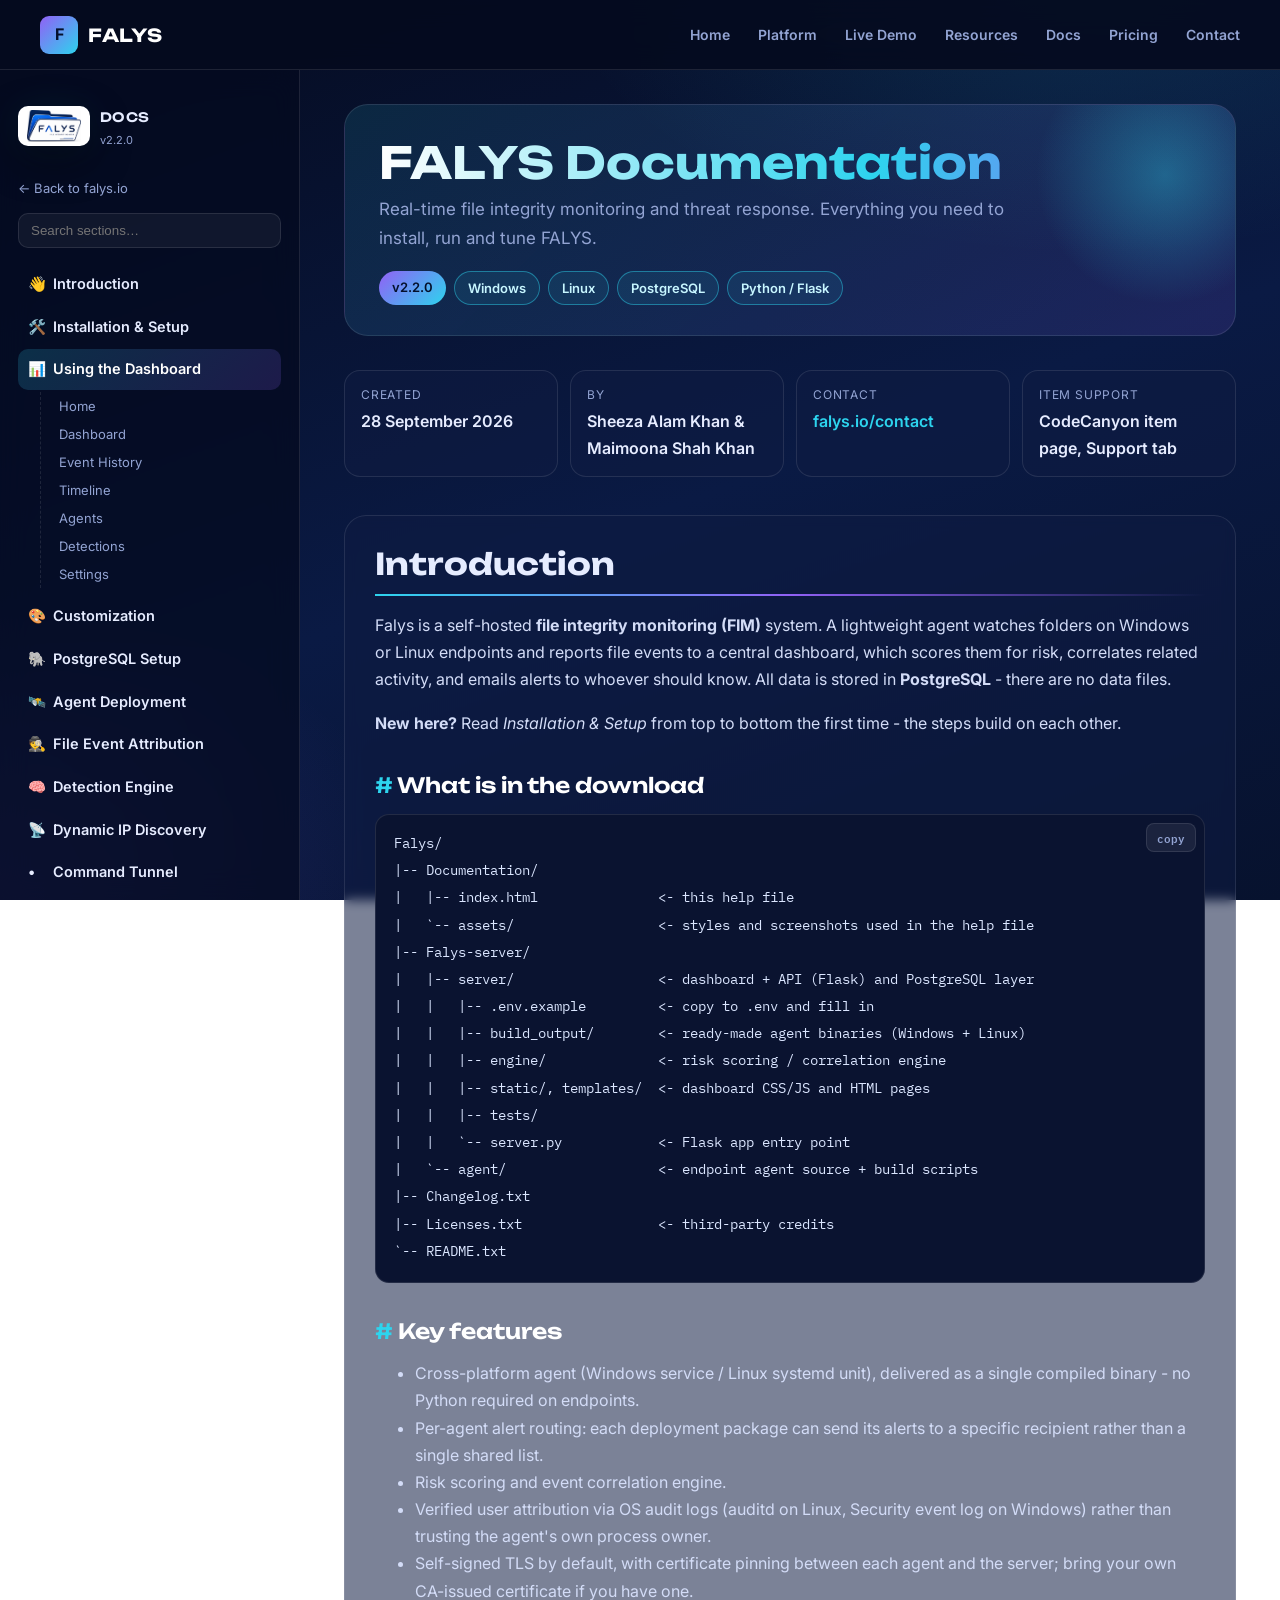
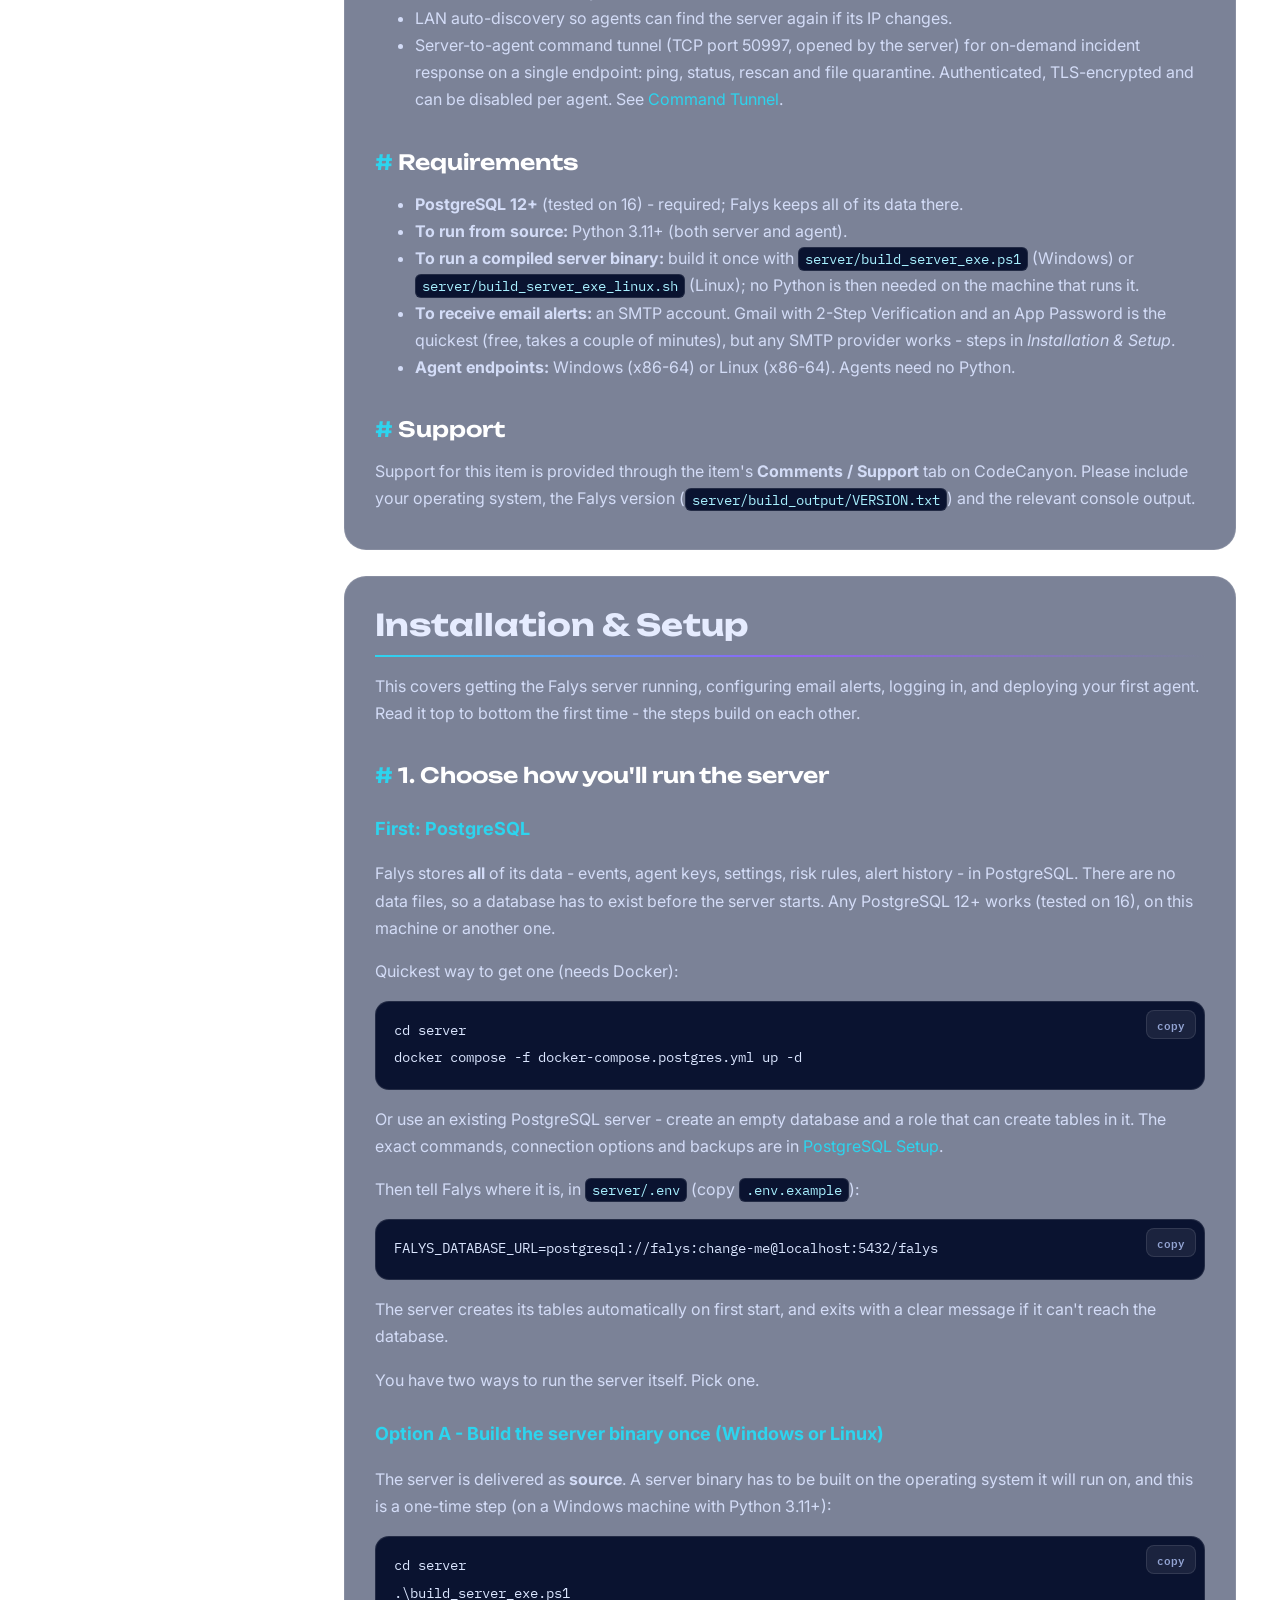
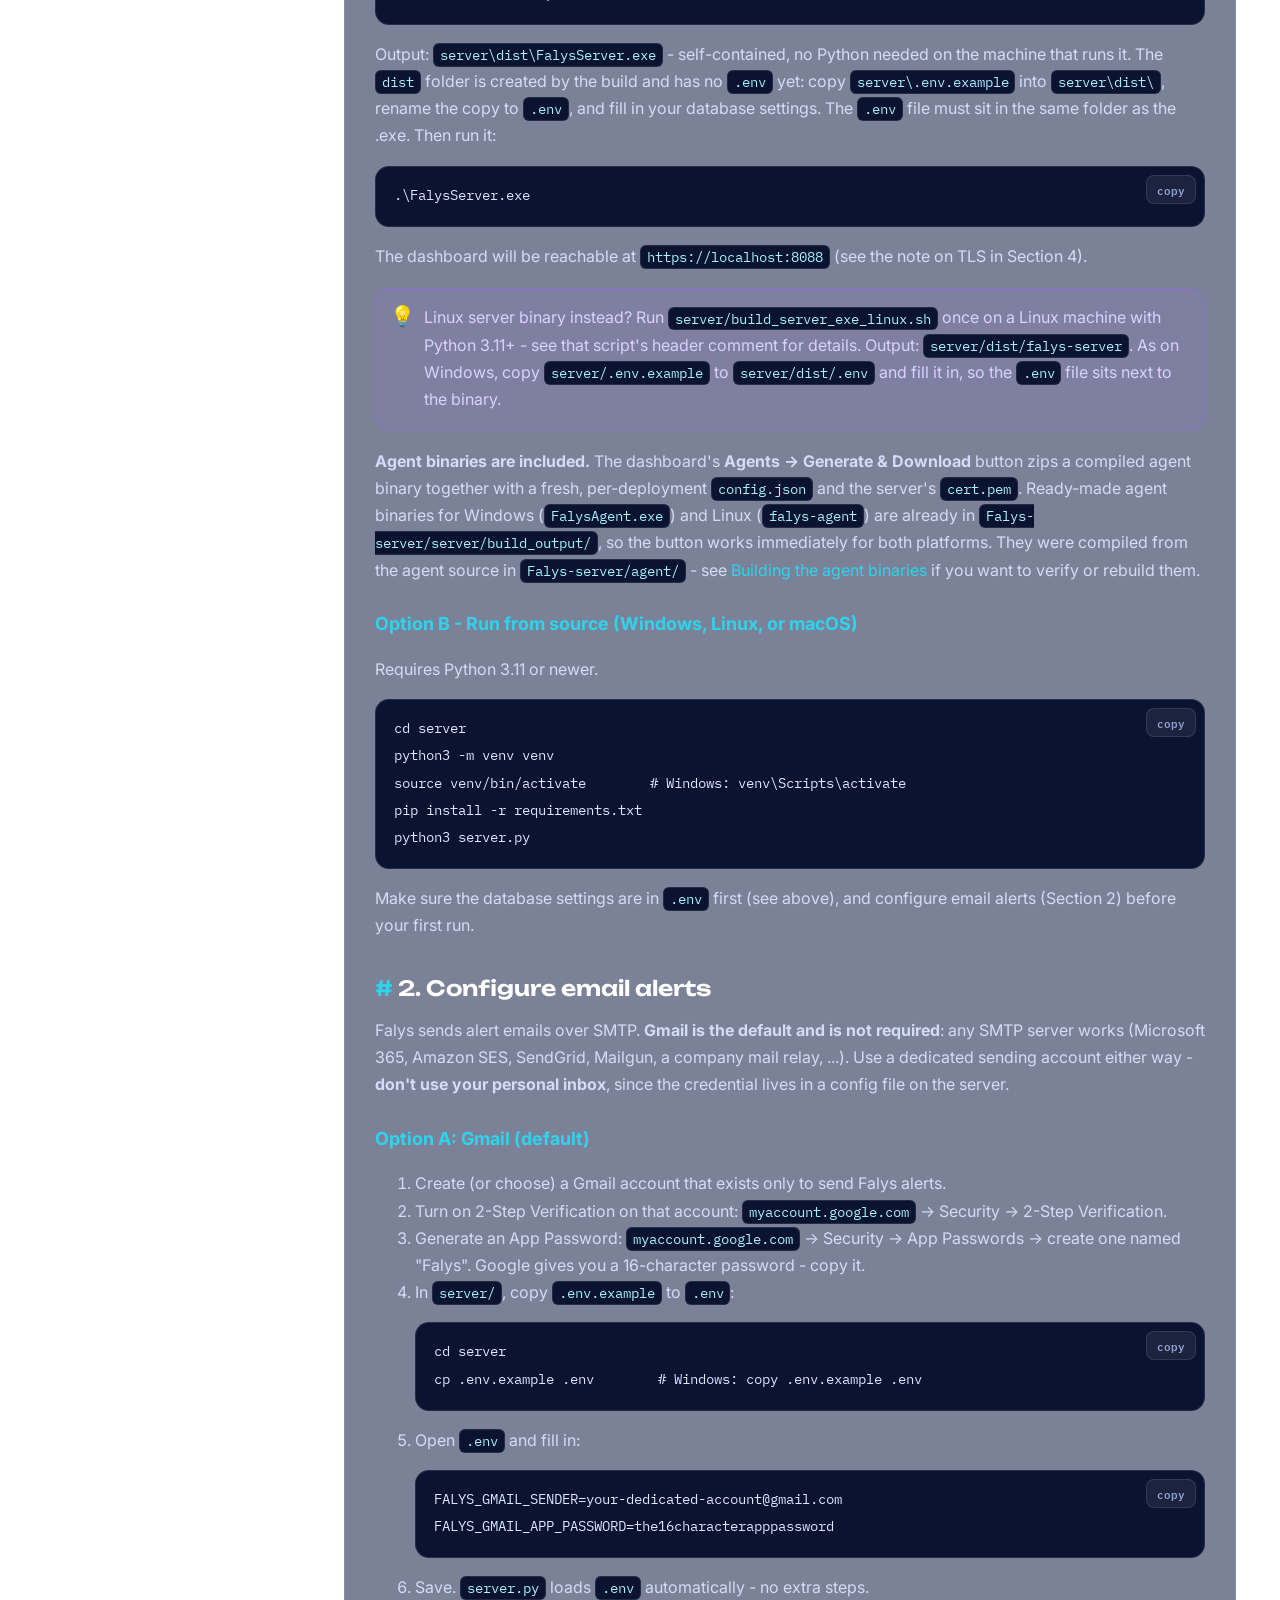
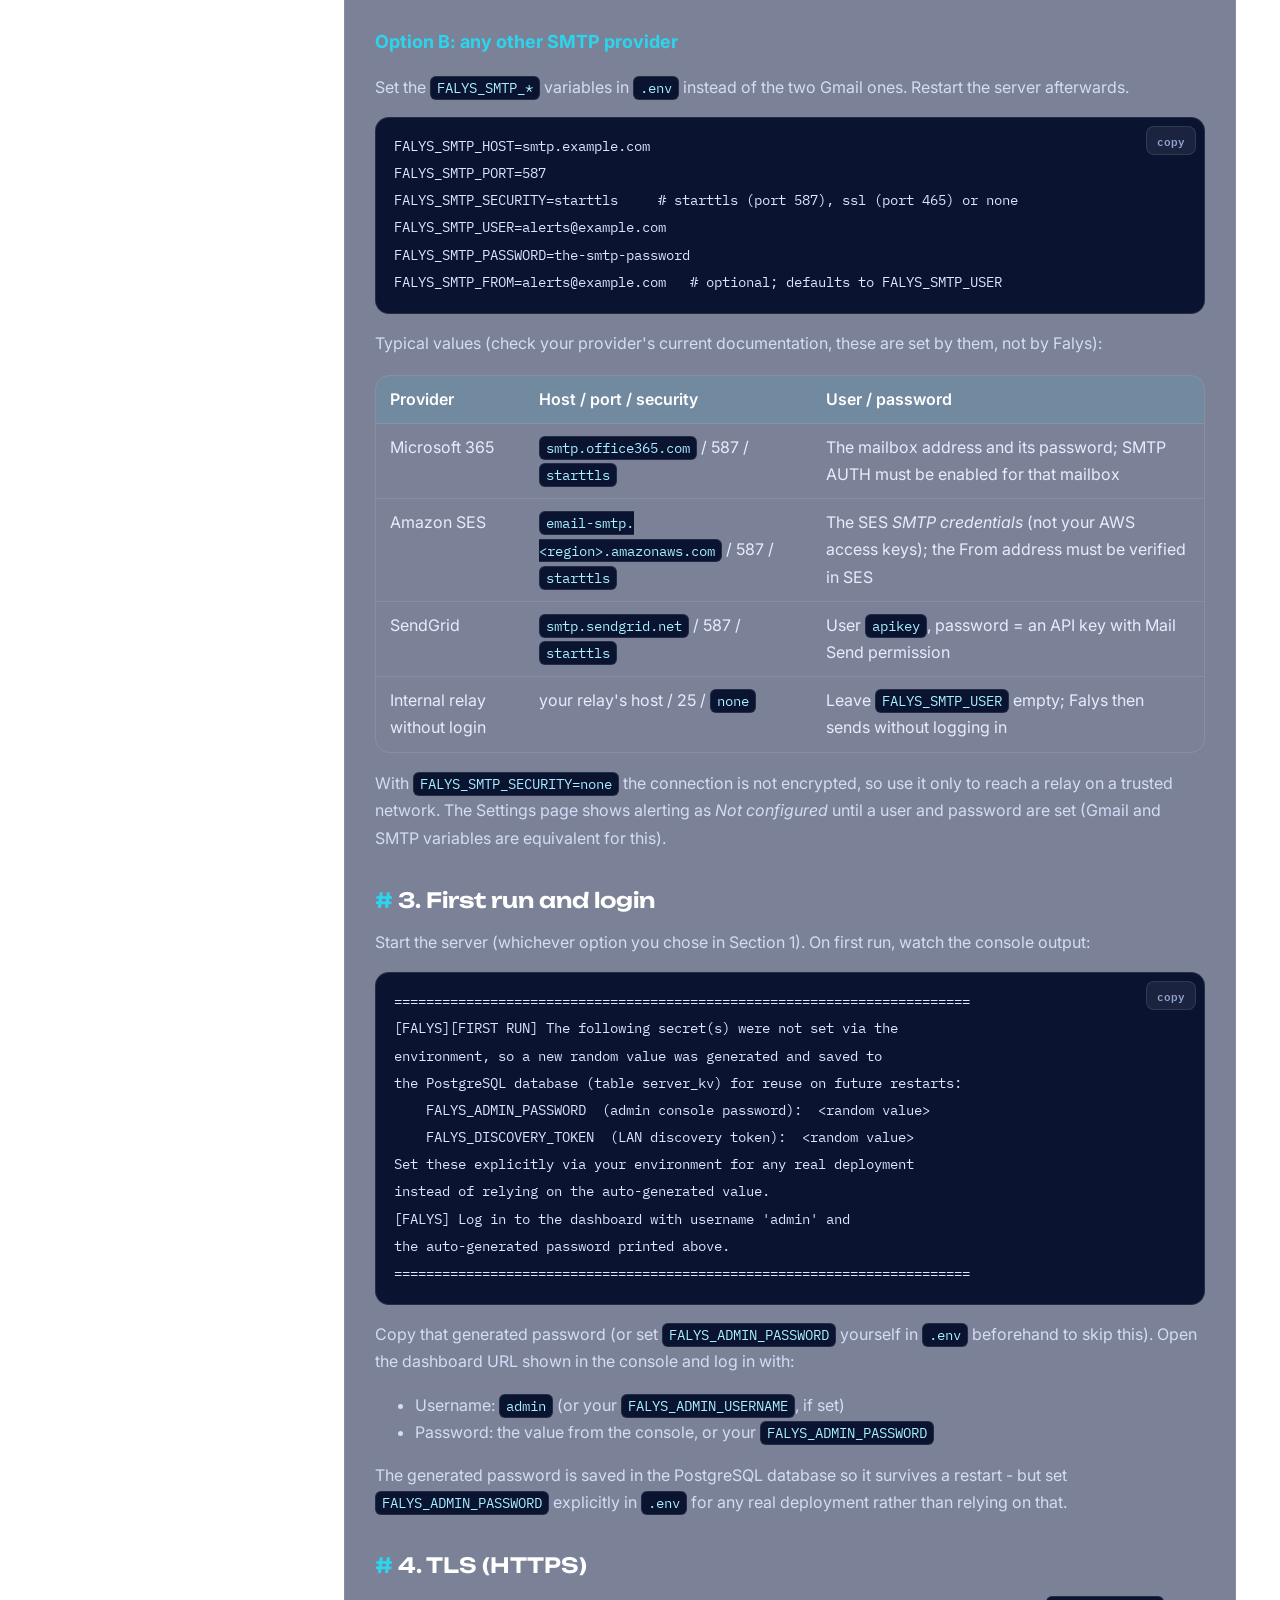
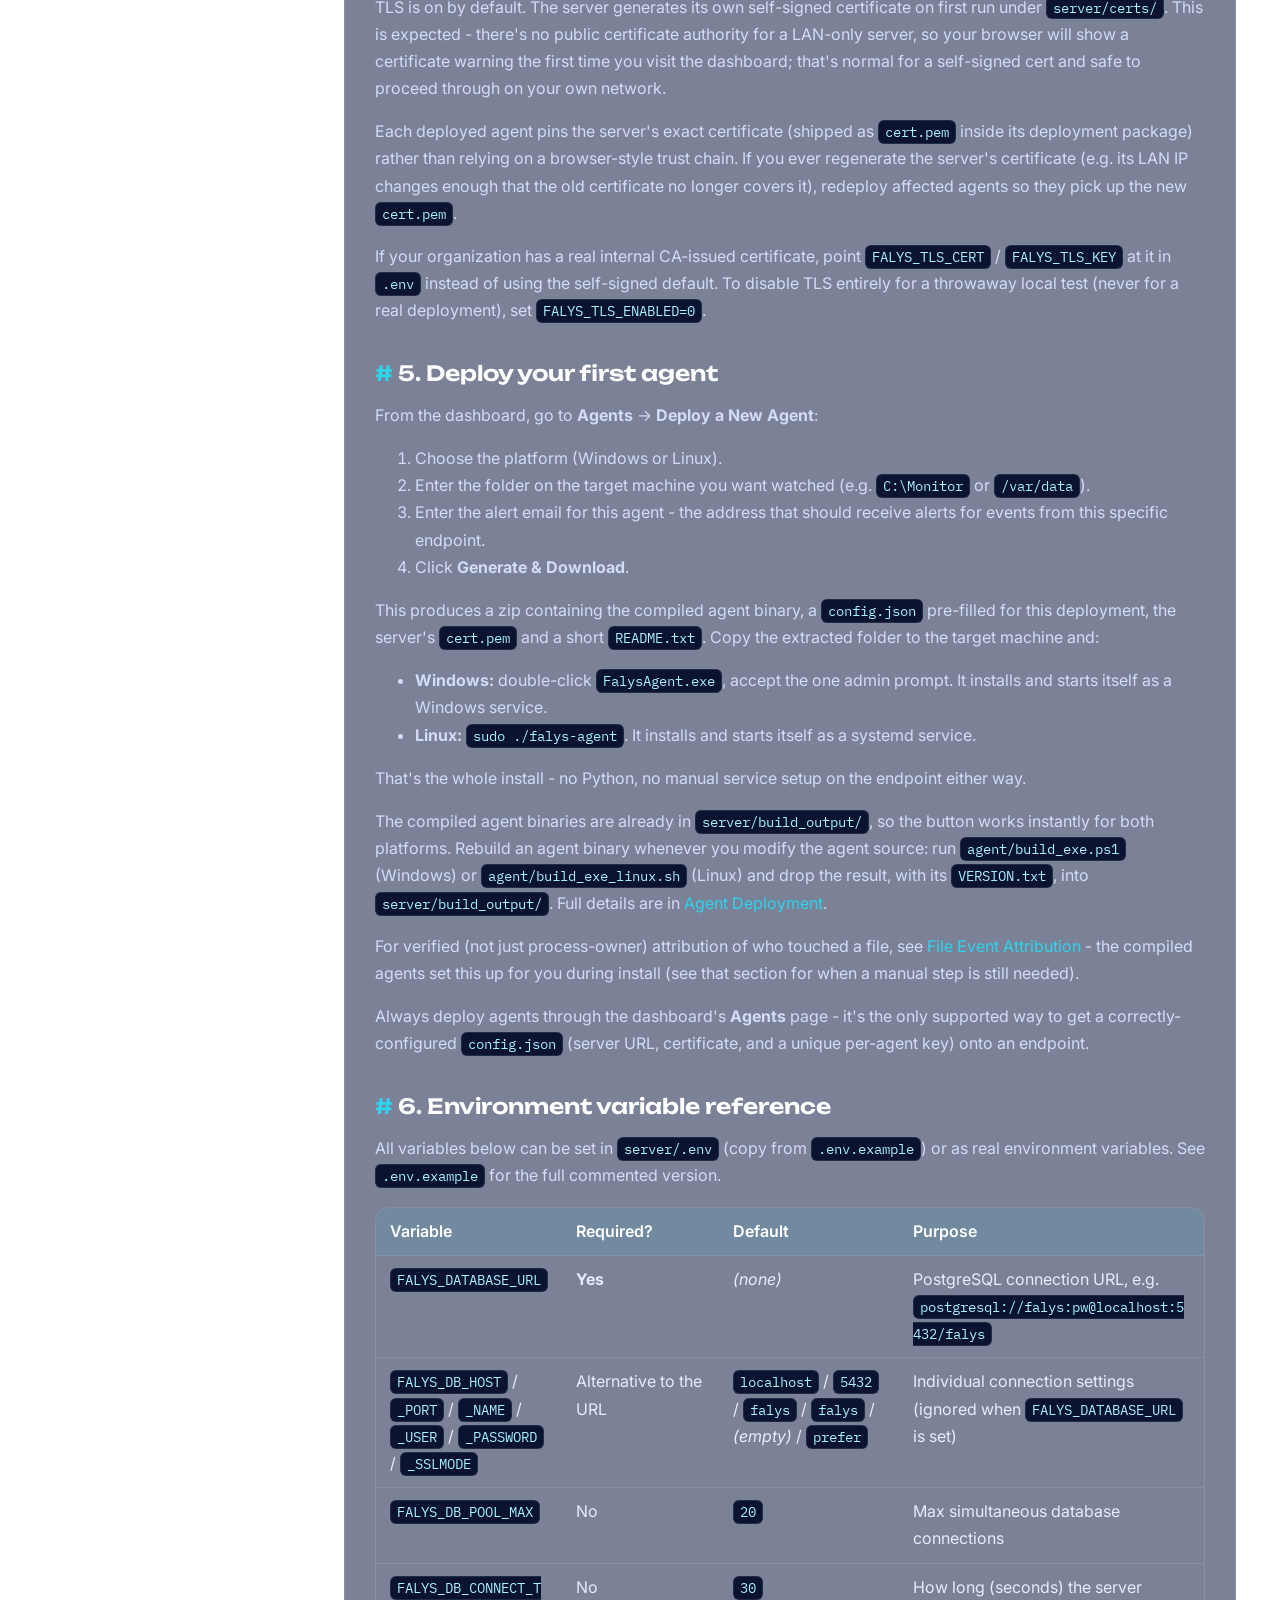
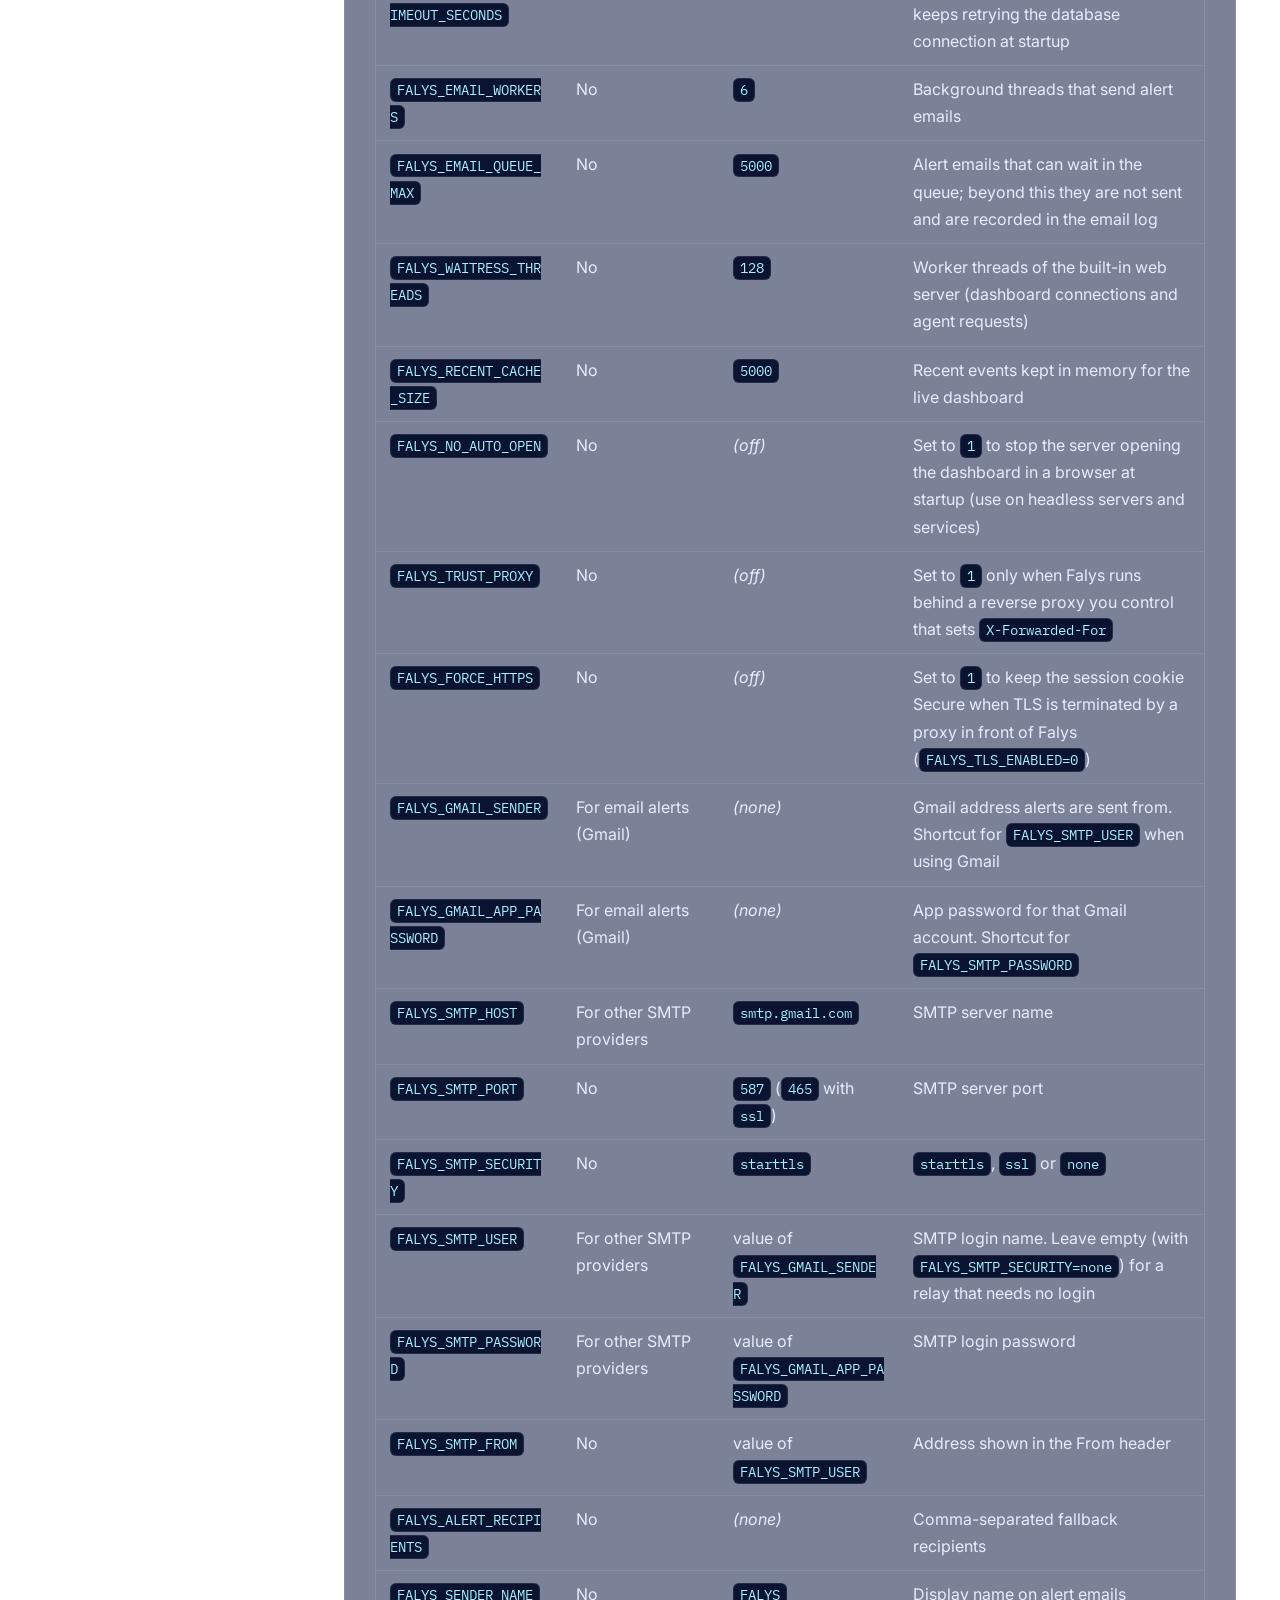
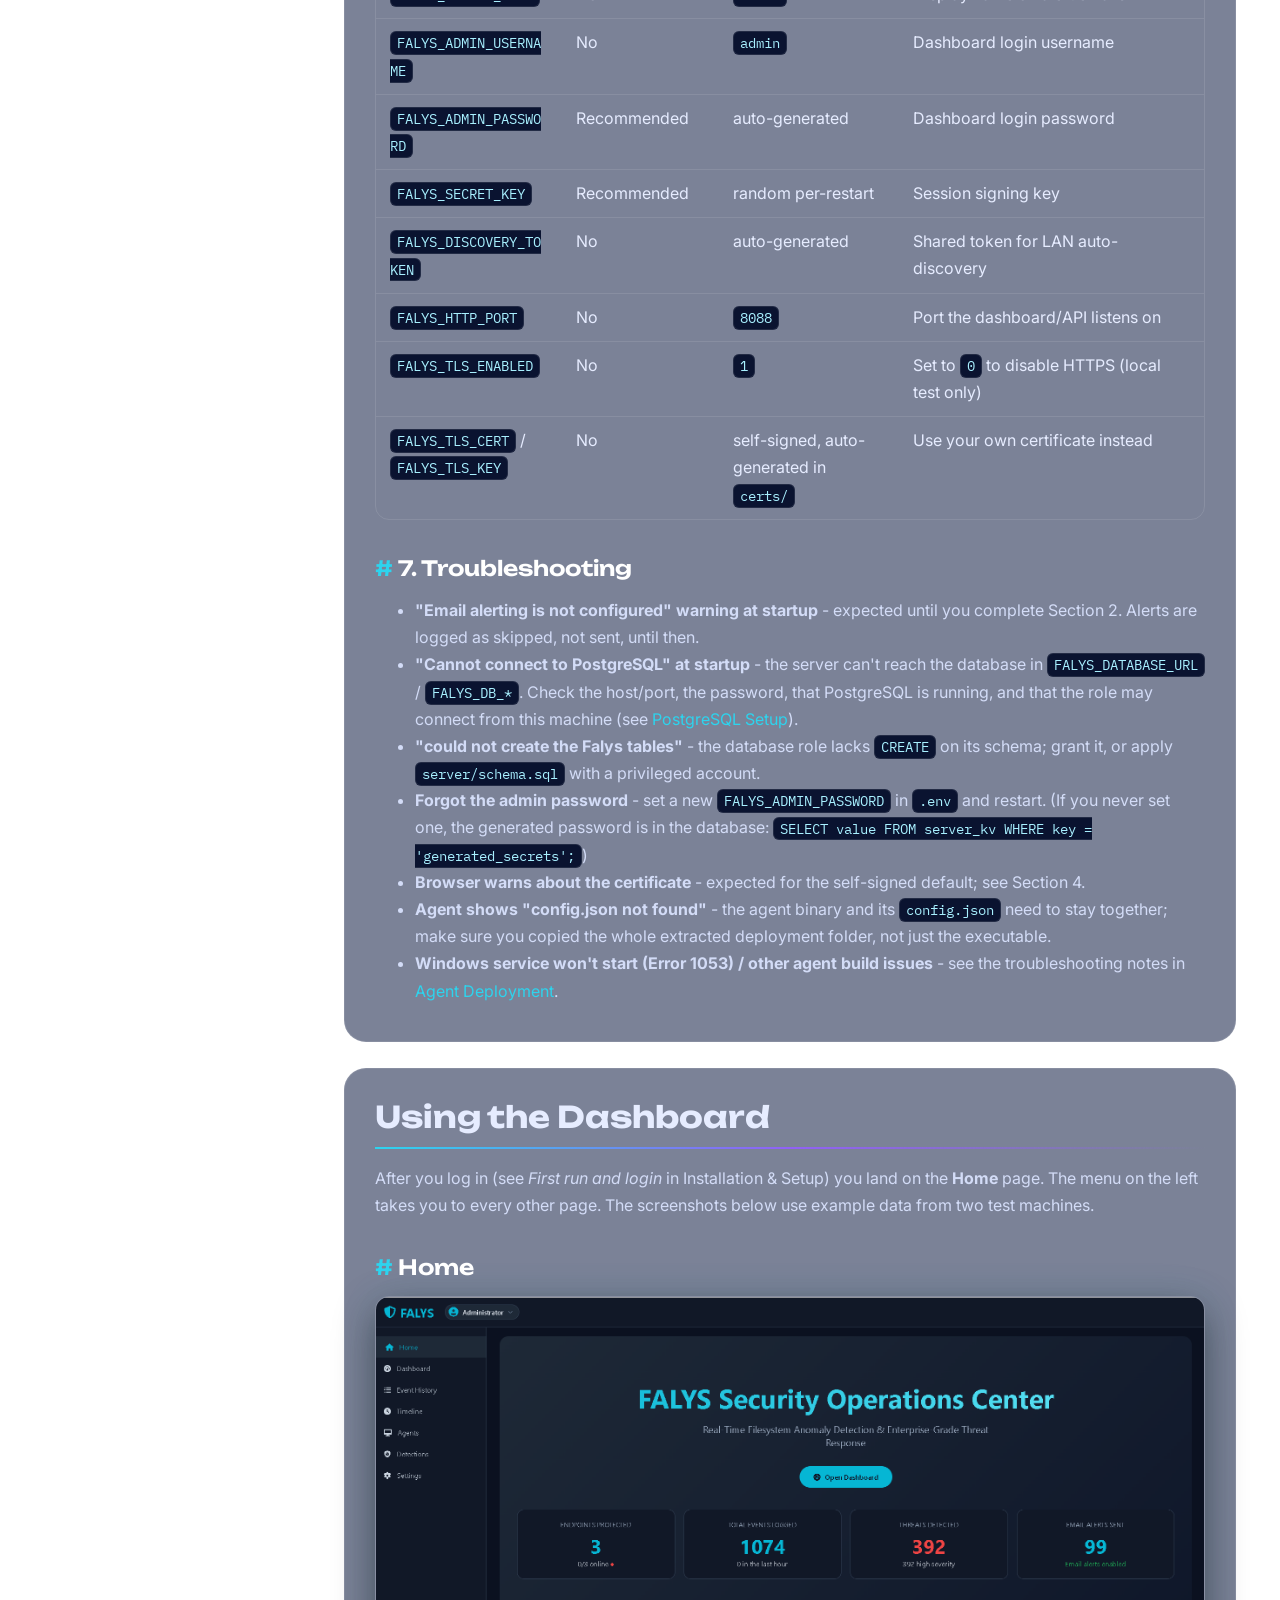
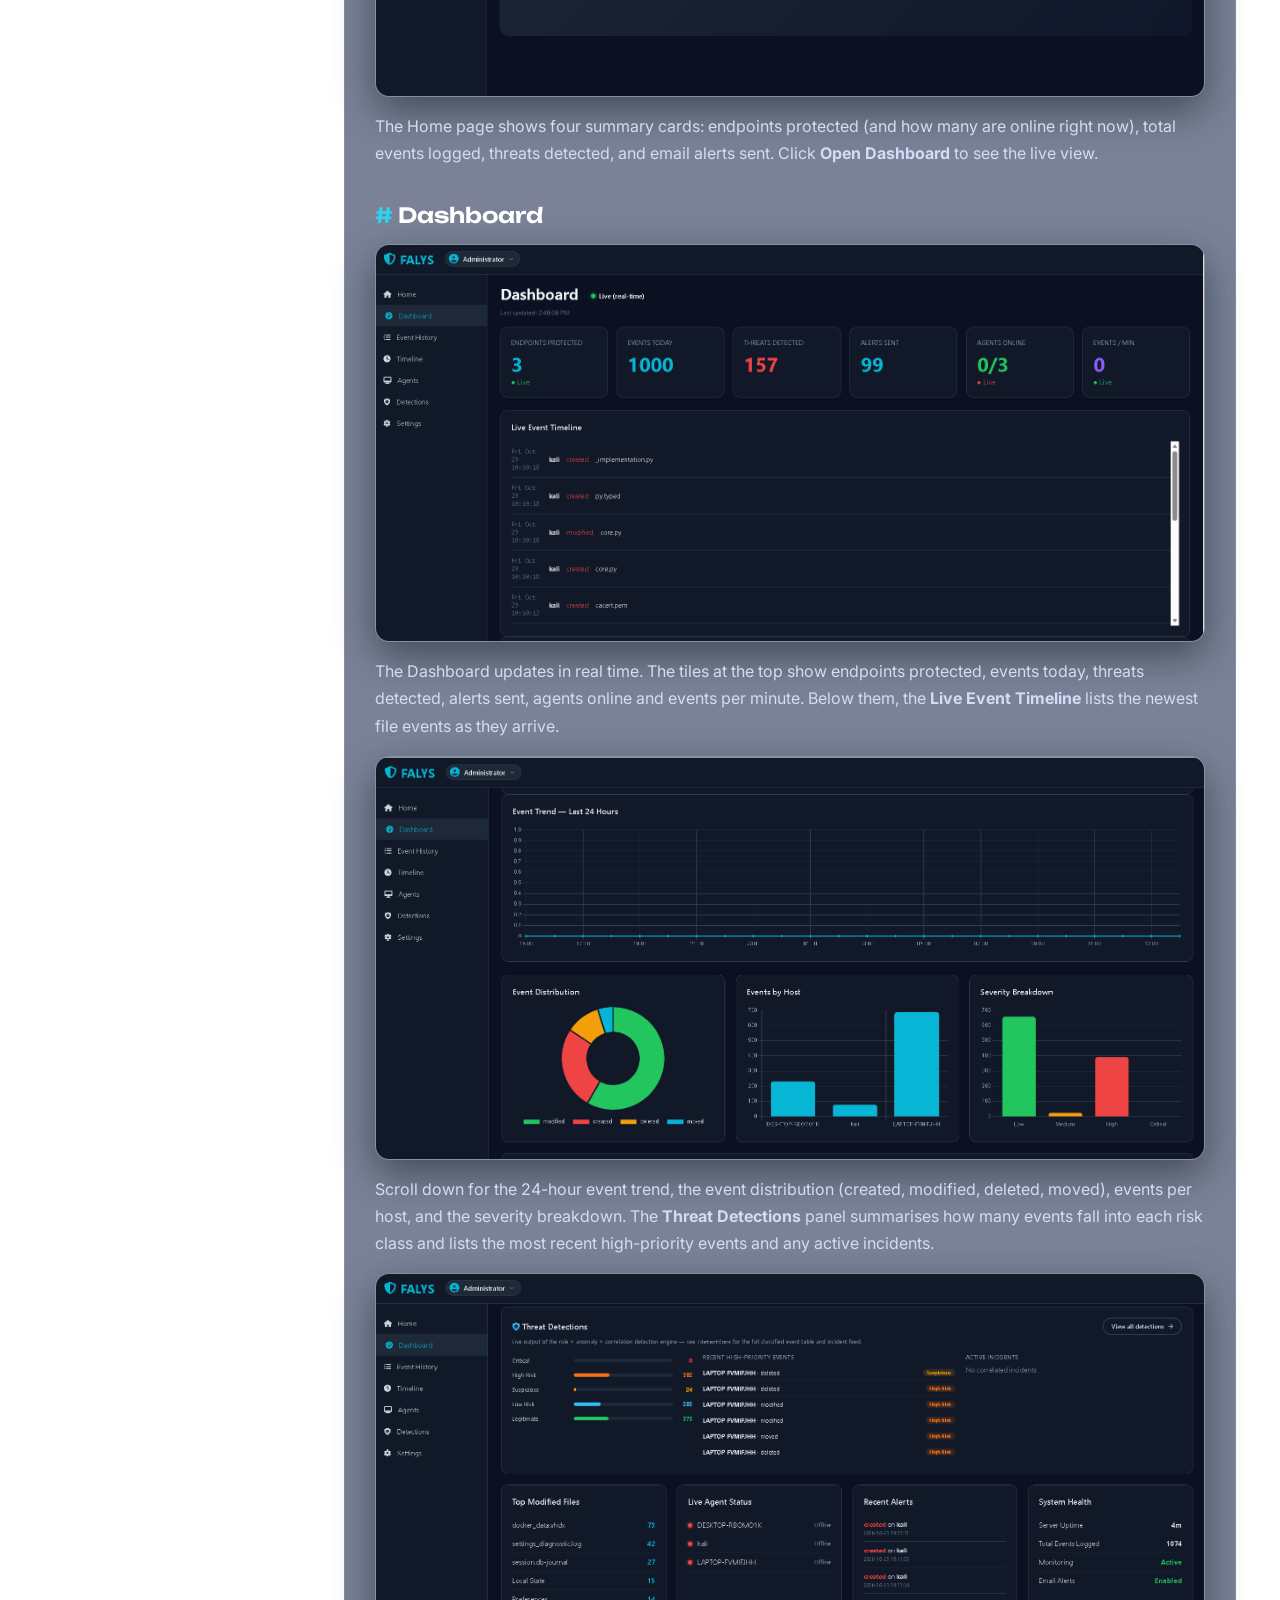
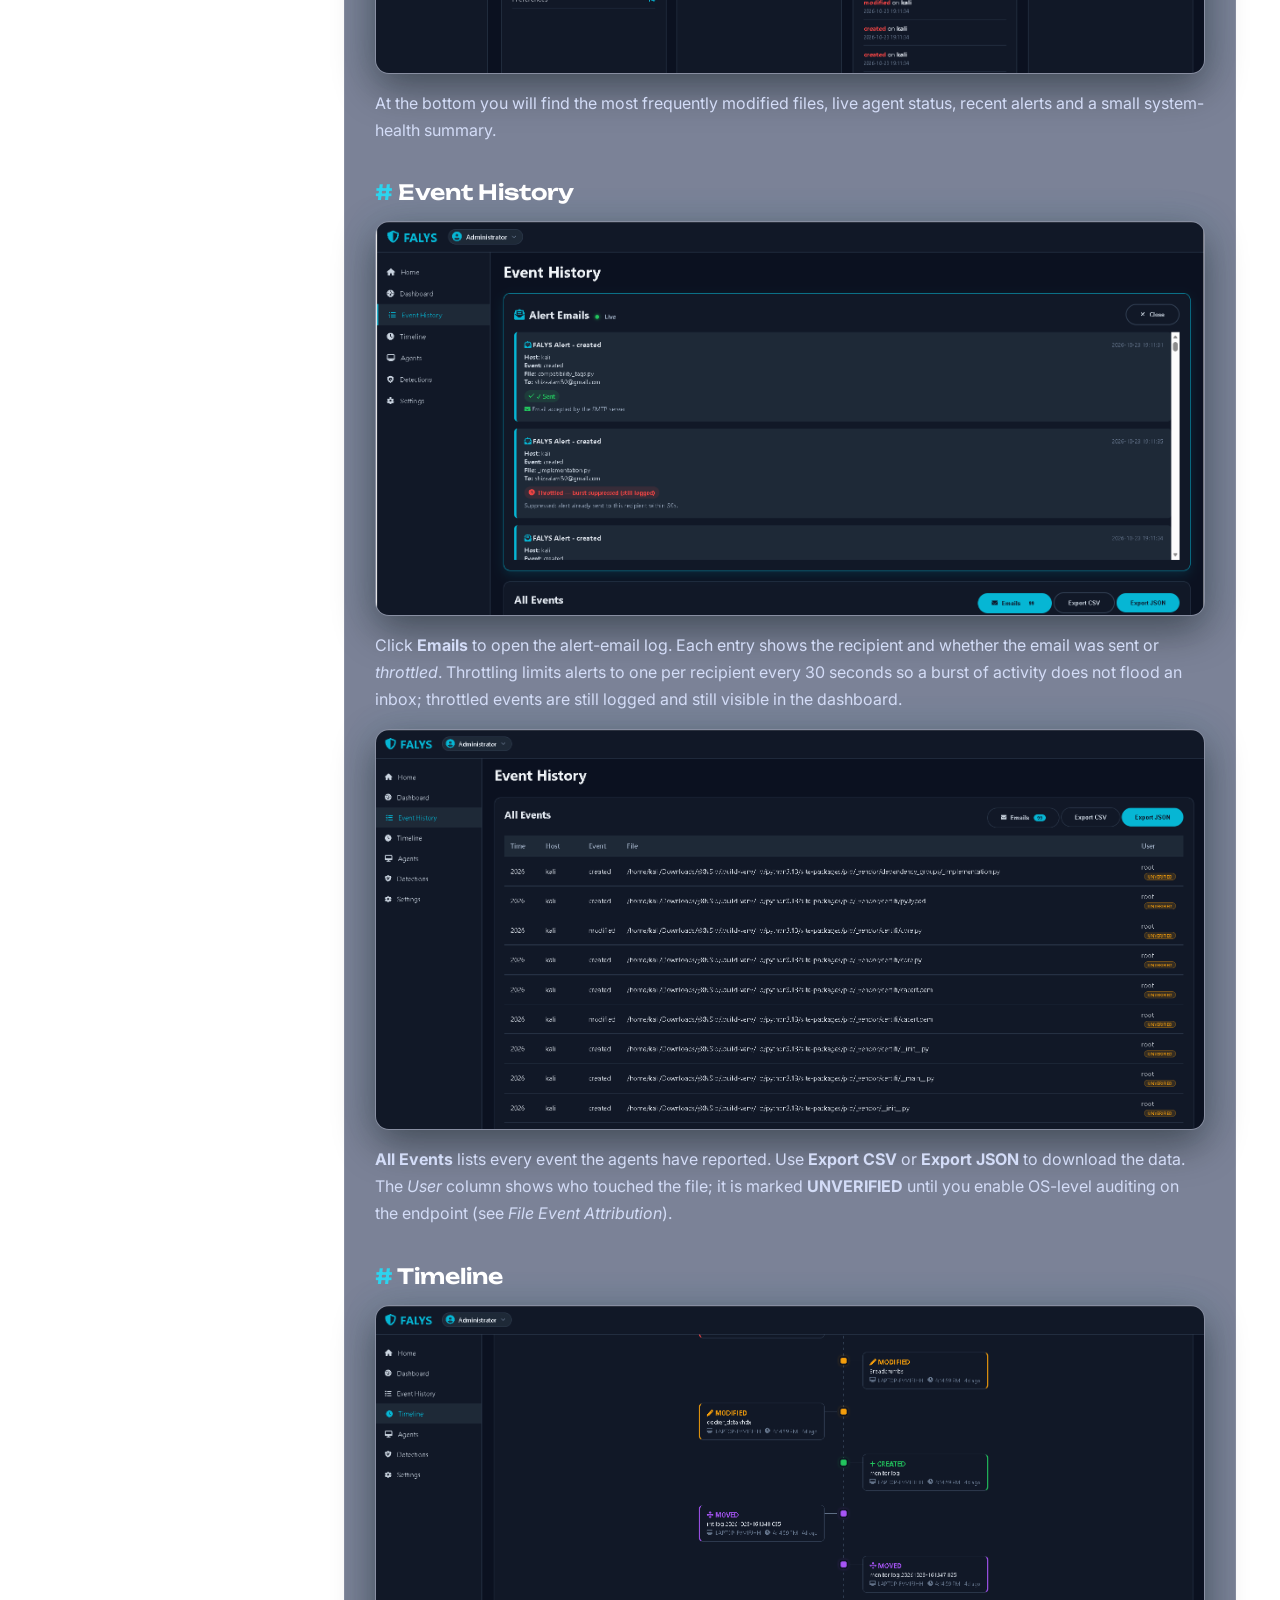
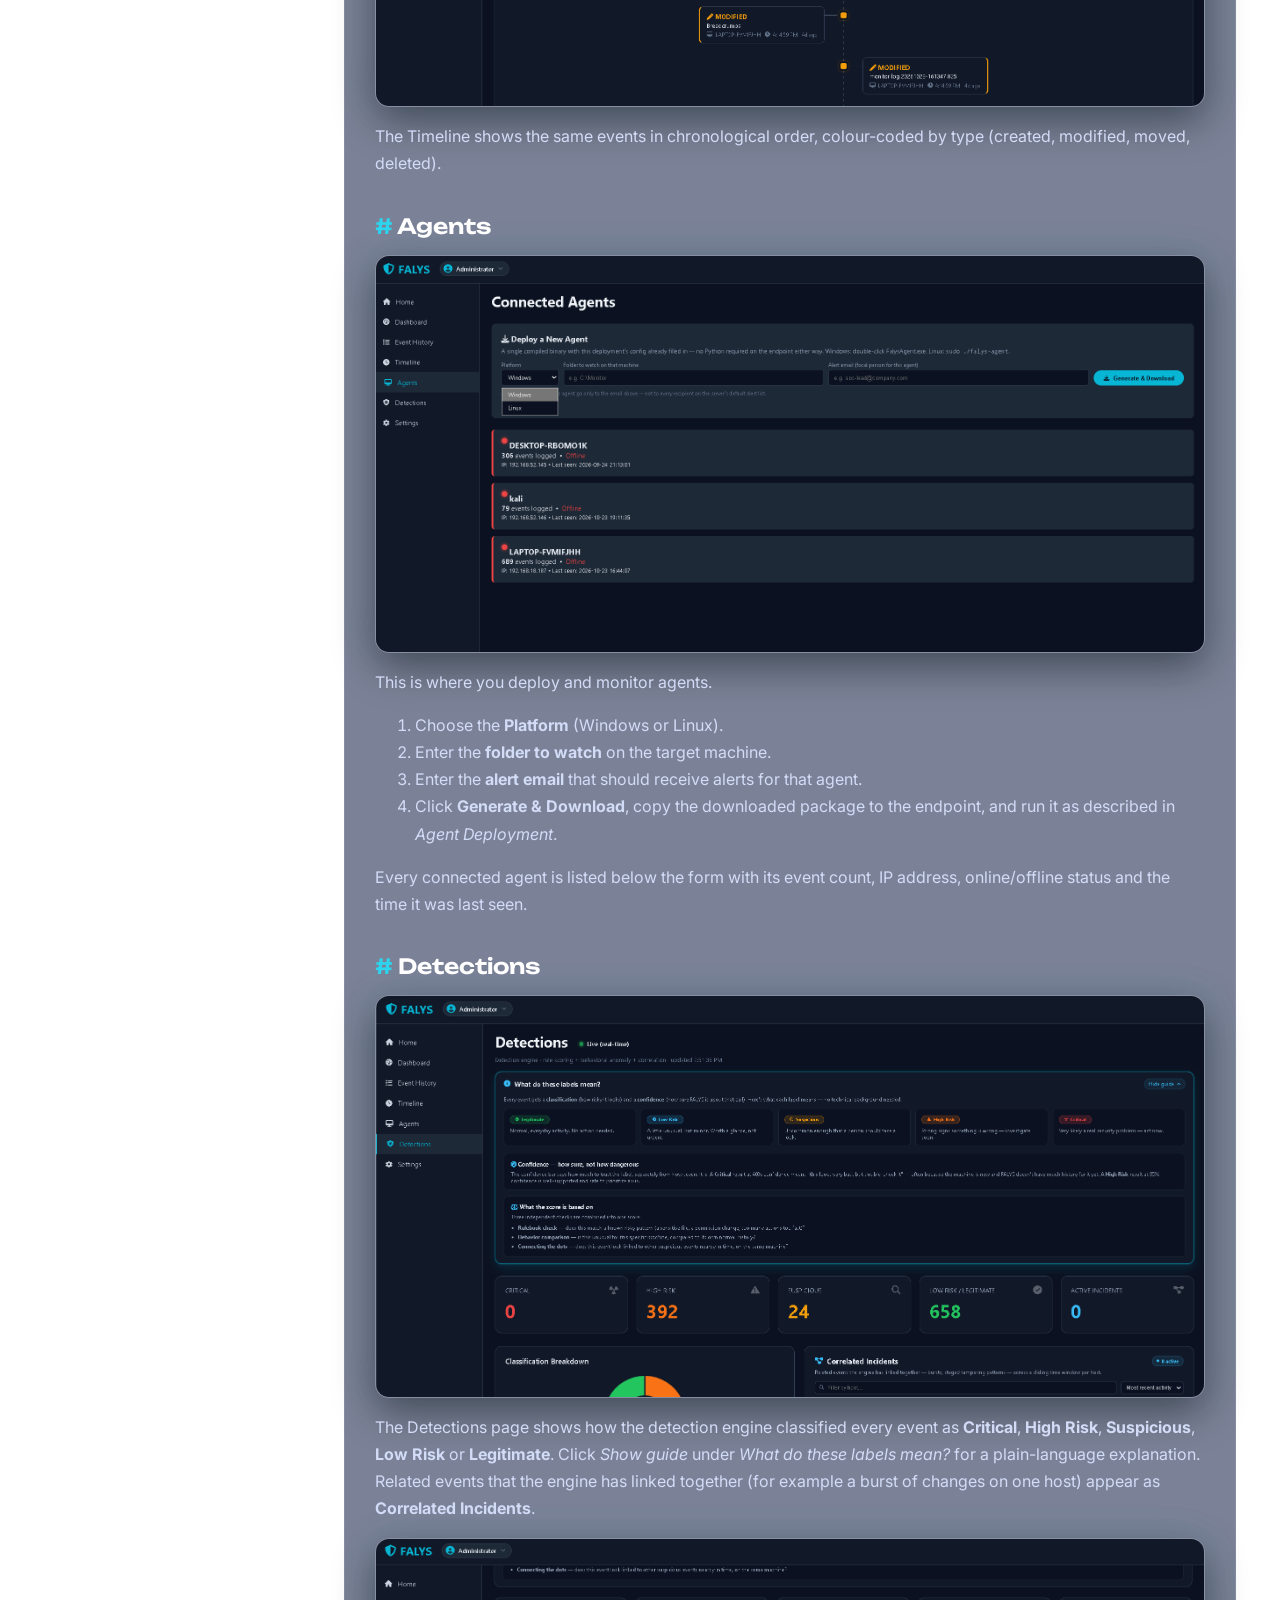
==== commit 59222660: "Update index.html" ====
--- a/docs/index.html
+++ b/docs/index.html
@@ -30,31 +30,31 @@
 
     <div class="nav-links">
 
-        <a href="index.html">
+        <a href="../index.html">
             Home
         </a>
 
-        <a href="platform.html">
+        <a href="../platform.html">
             Platform
         </a>
 
-        <a href="live-demo.html">
+        <a href="../live-demo.html">
             Live Demo
         </a>
         
-        <a href="resources.html">
+        <a href="../resources.html">
             Resources
         </a>
 
-        <a href="docs/">
+        <a href="./">
             Docs
         </a>
 
-        <a href="pricing.html">
+        <a href="../pricing.html">
             Pricing
         </a>
         
-        <a href="contact.html">
+        <a href="../contact.html">
             Contact
         </a>
 
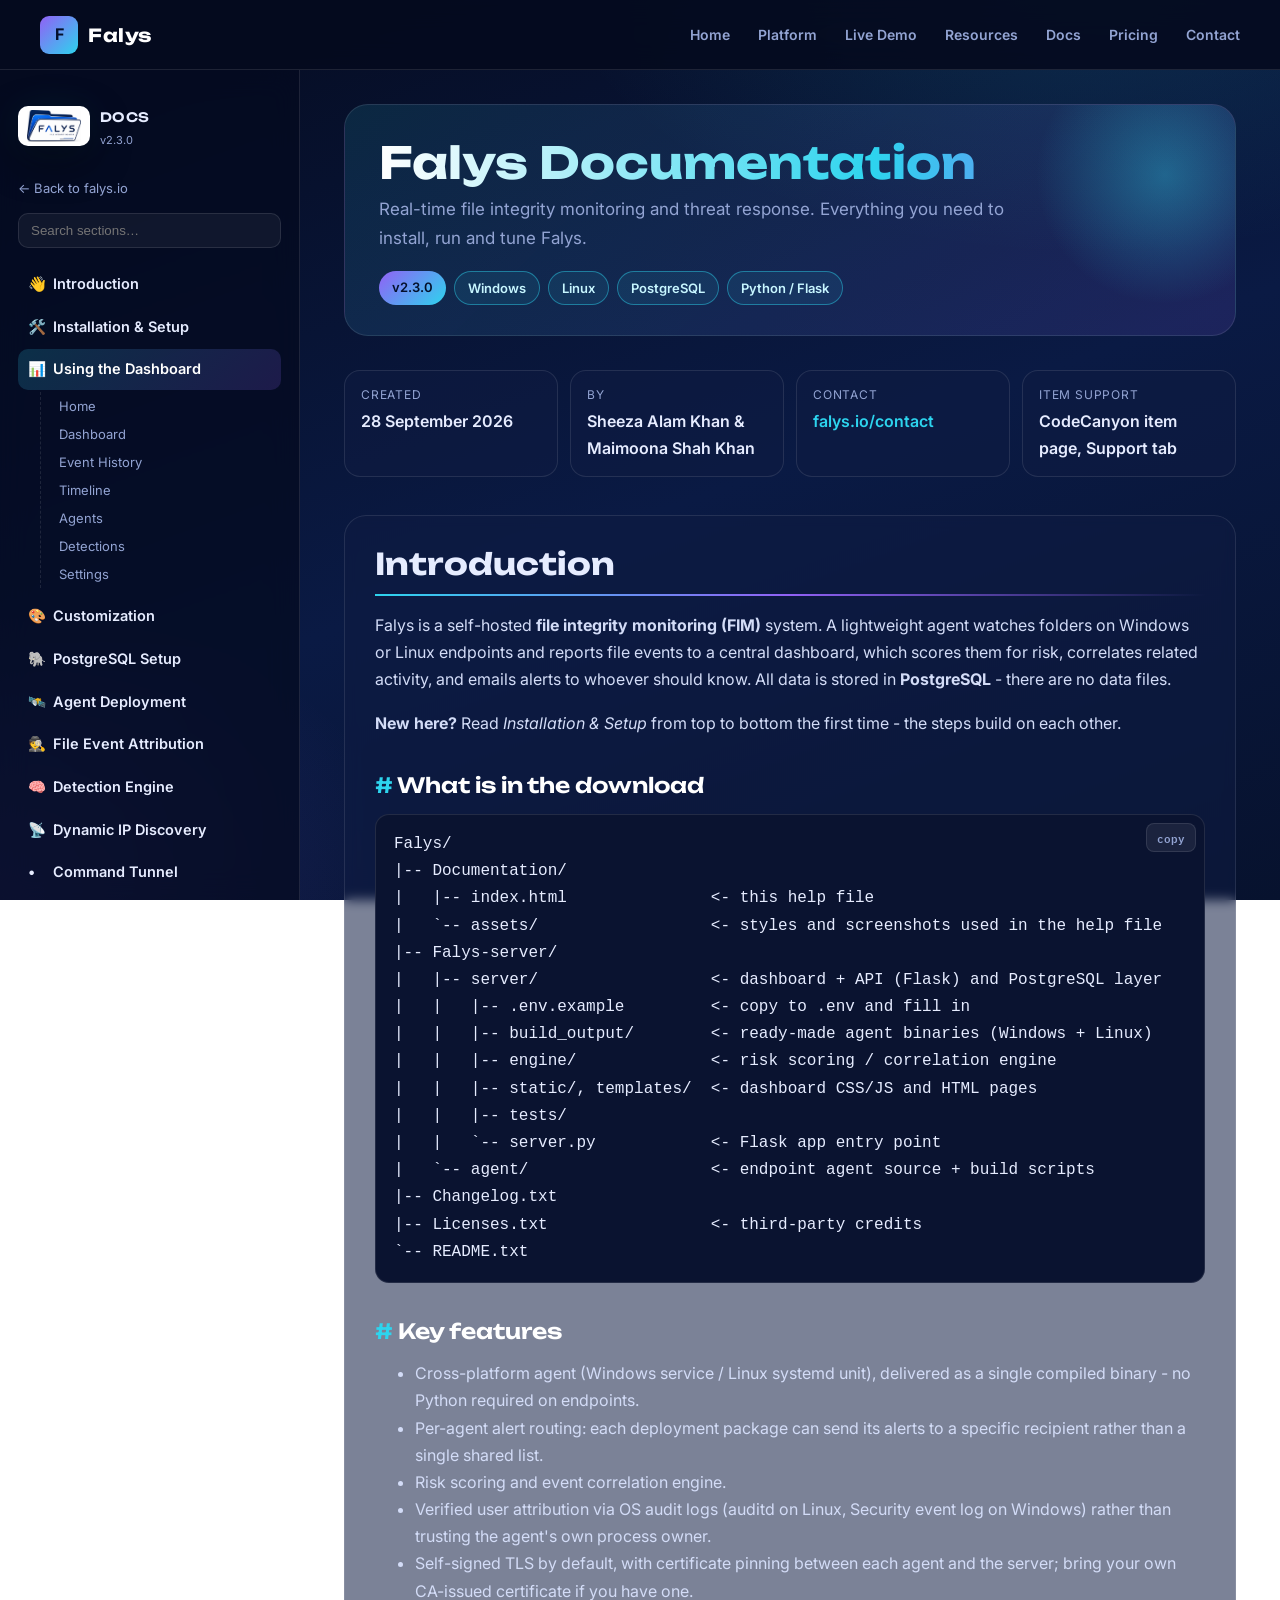
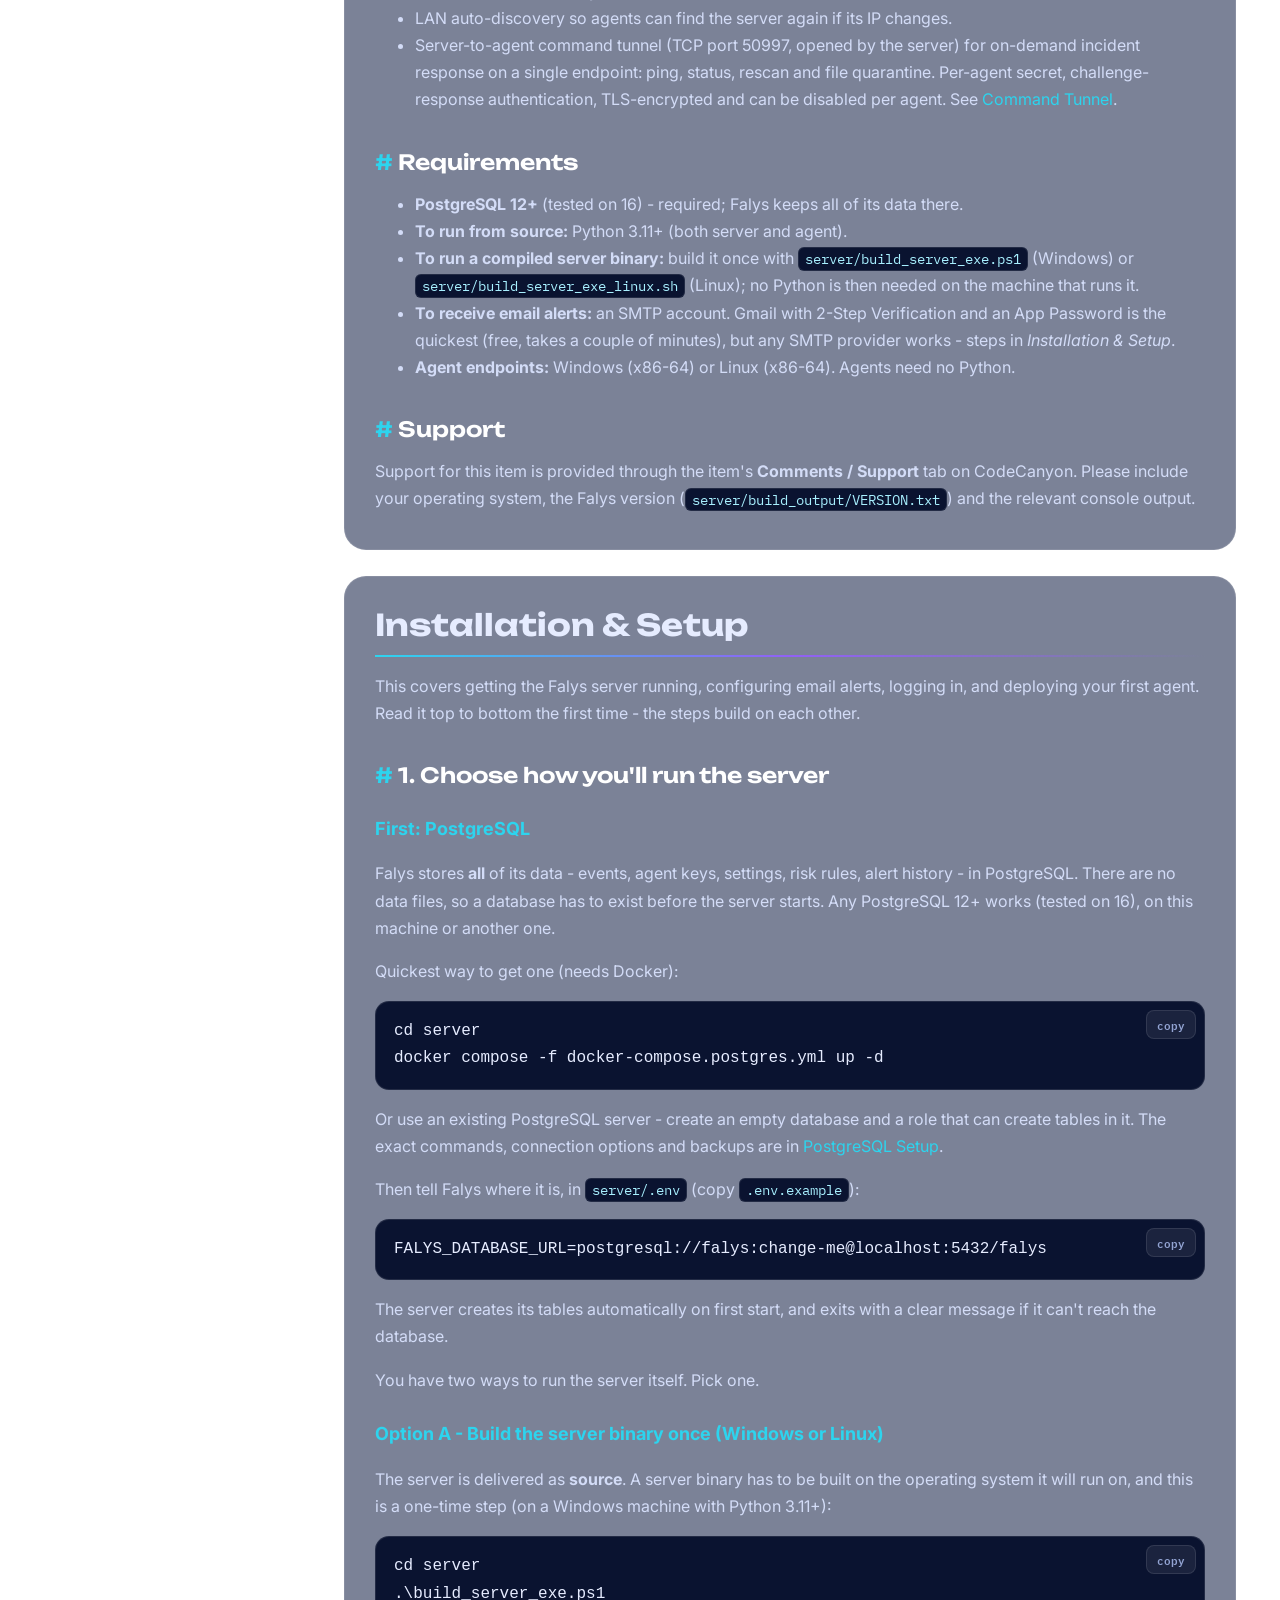
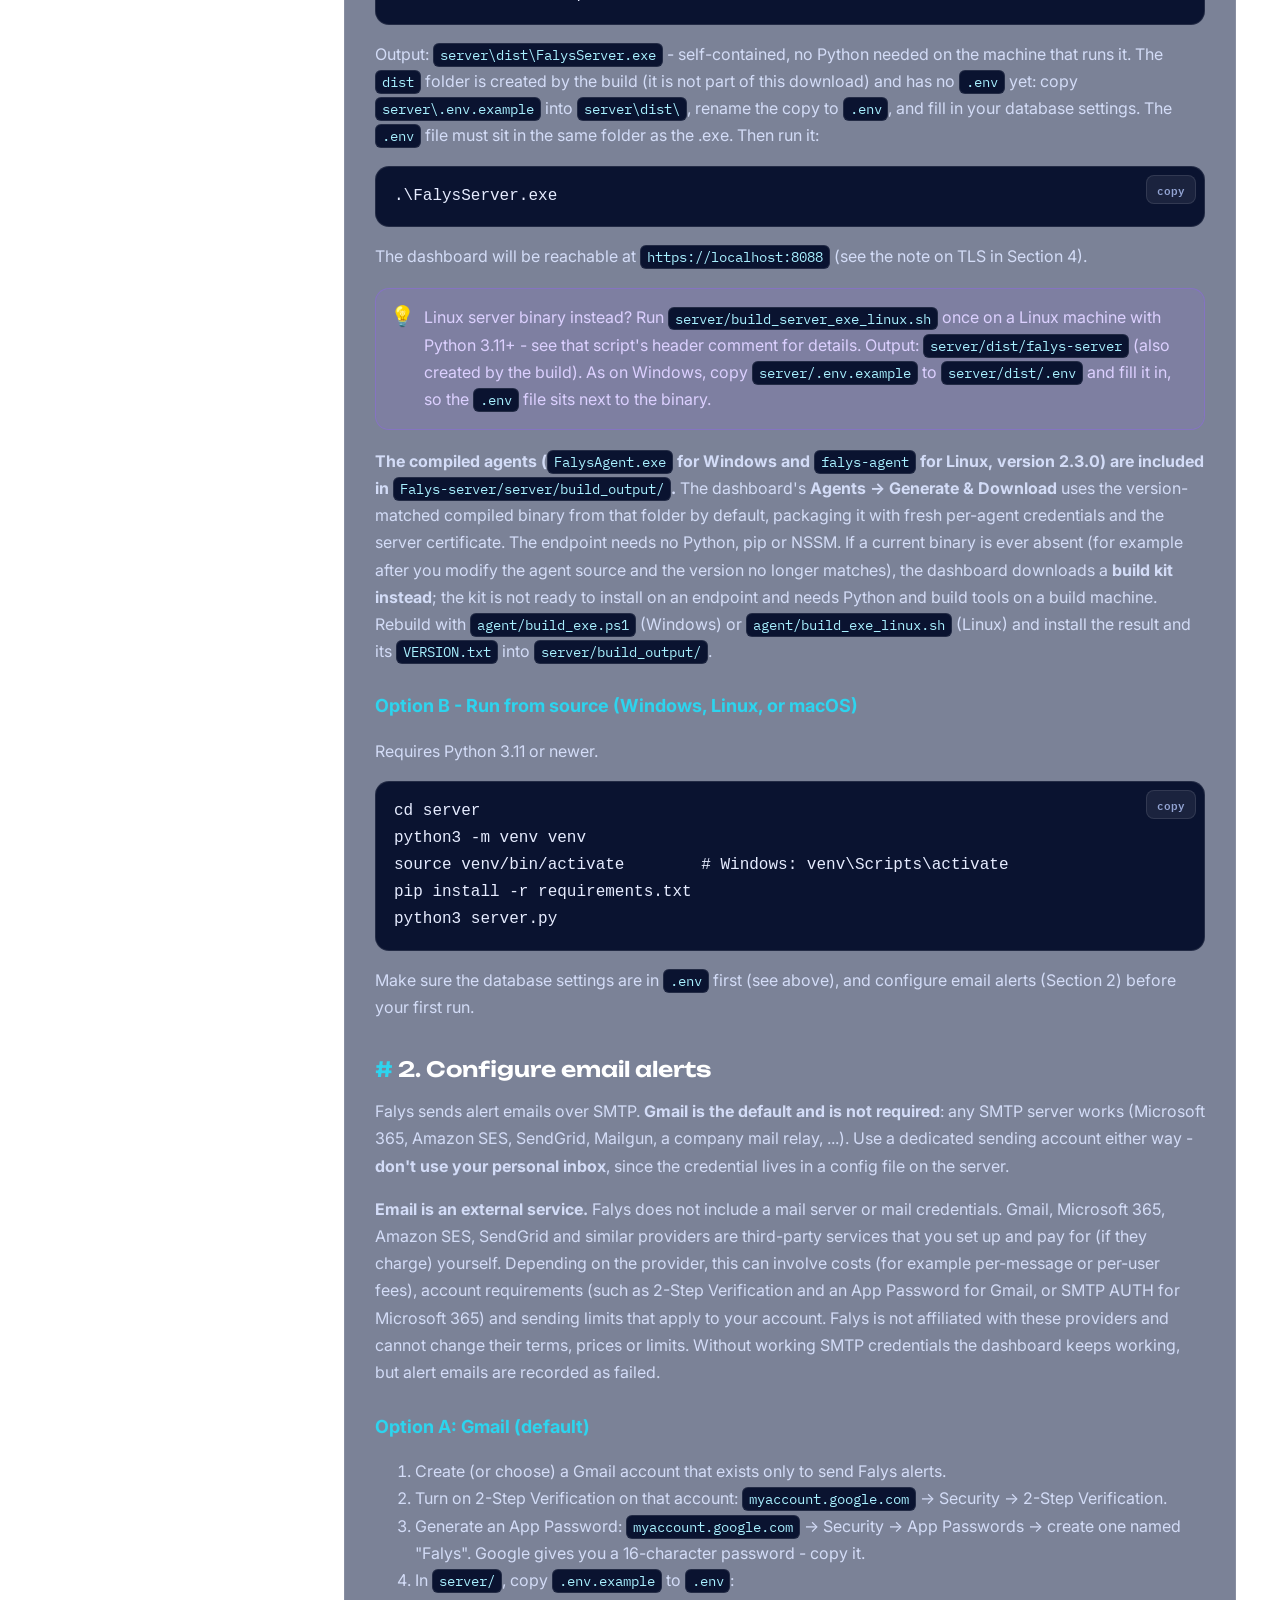
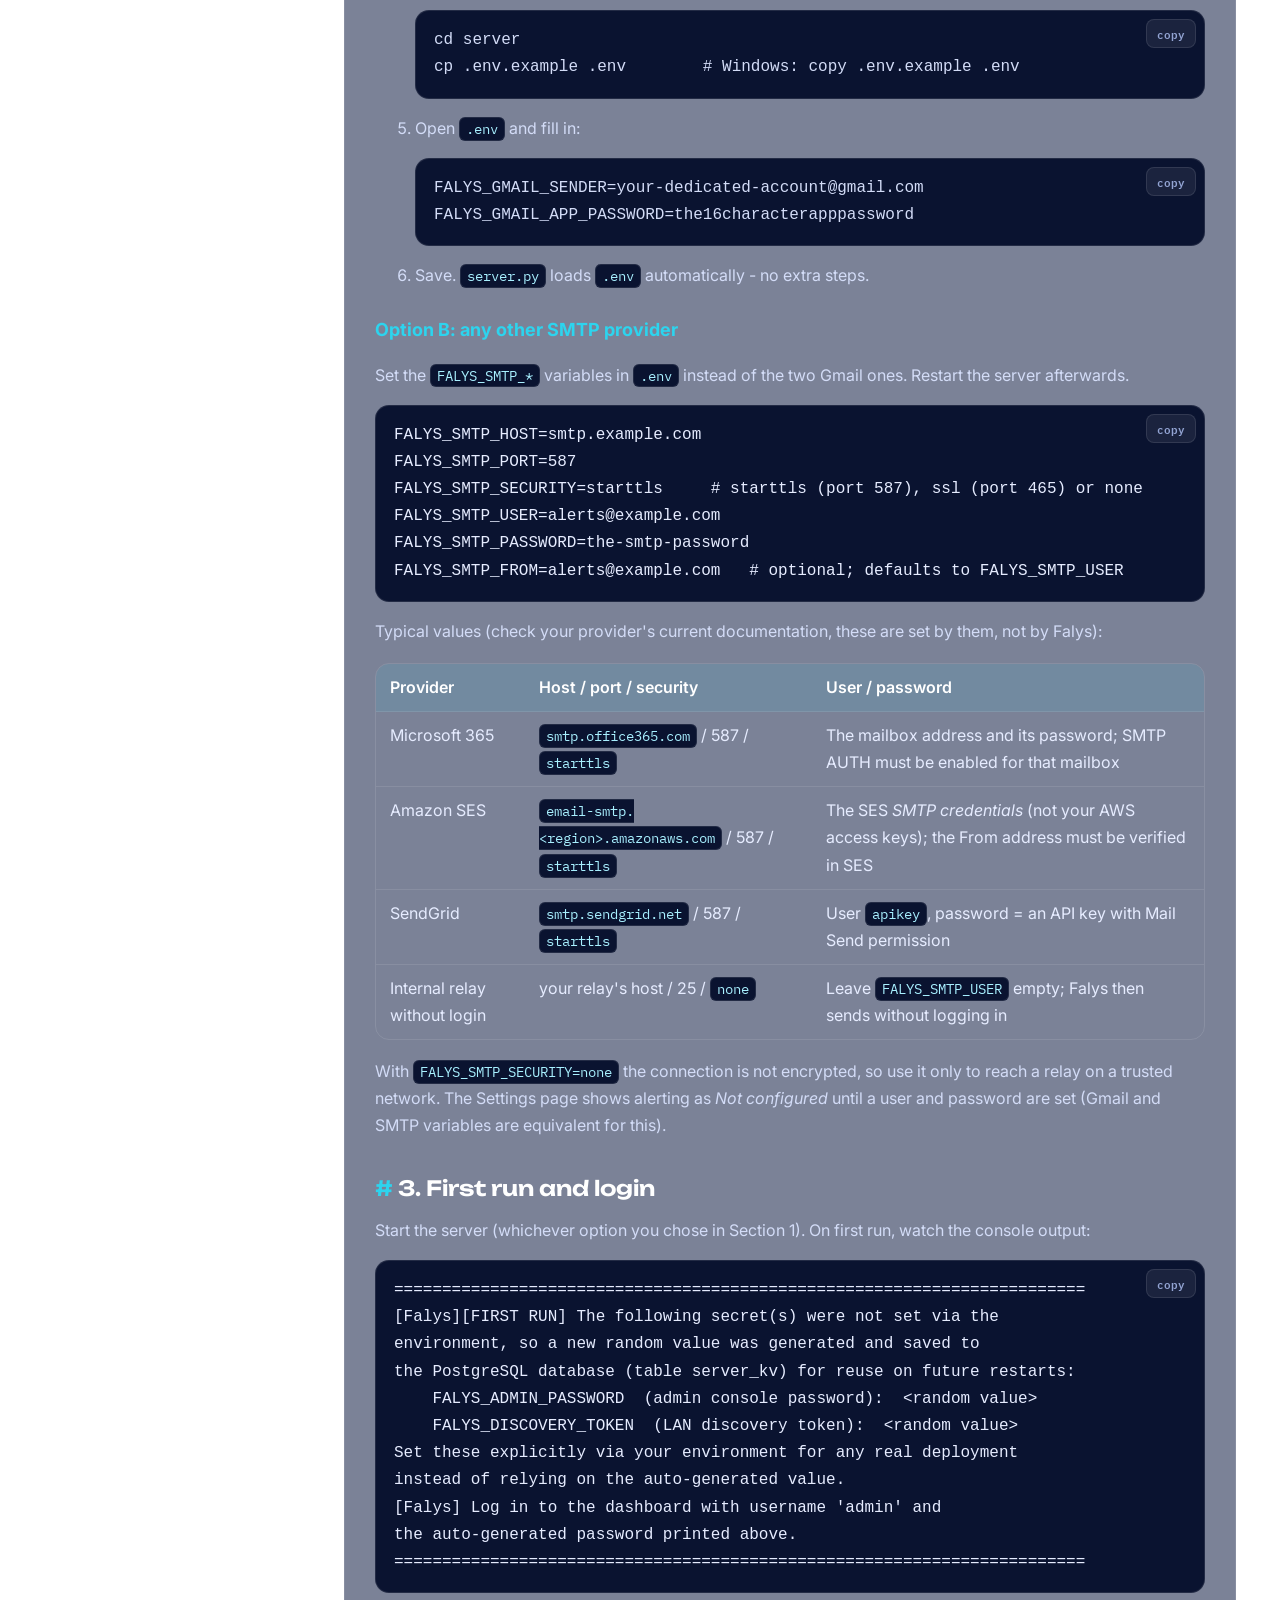
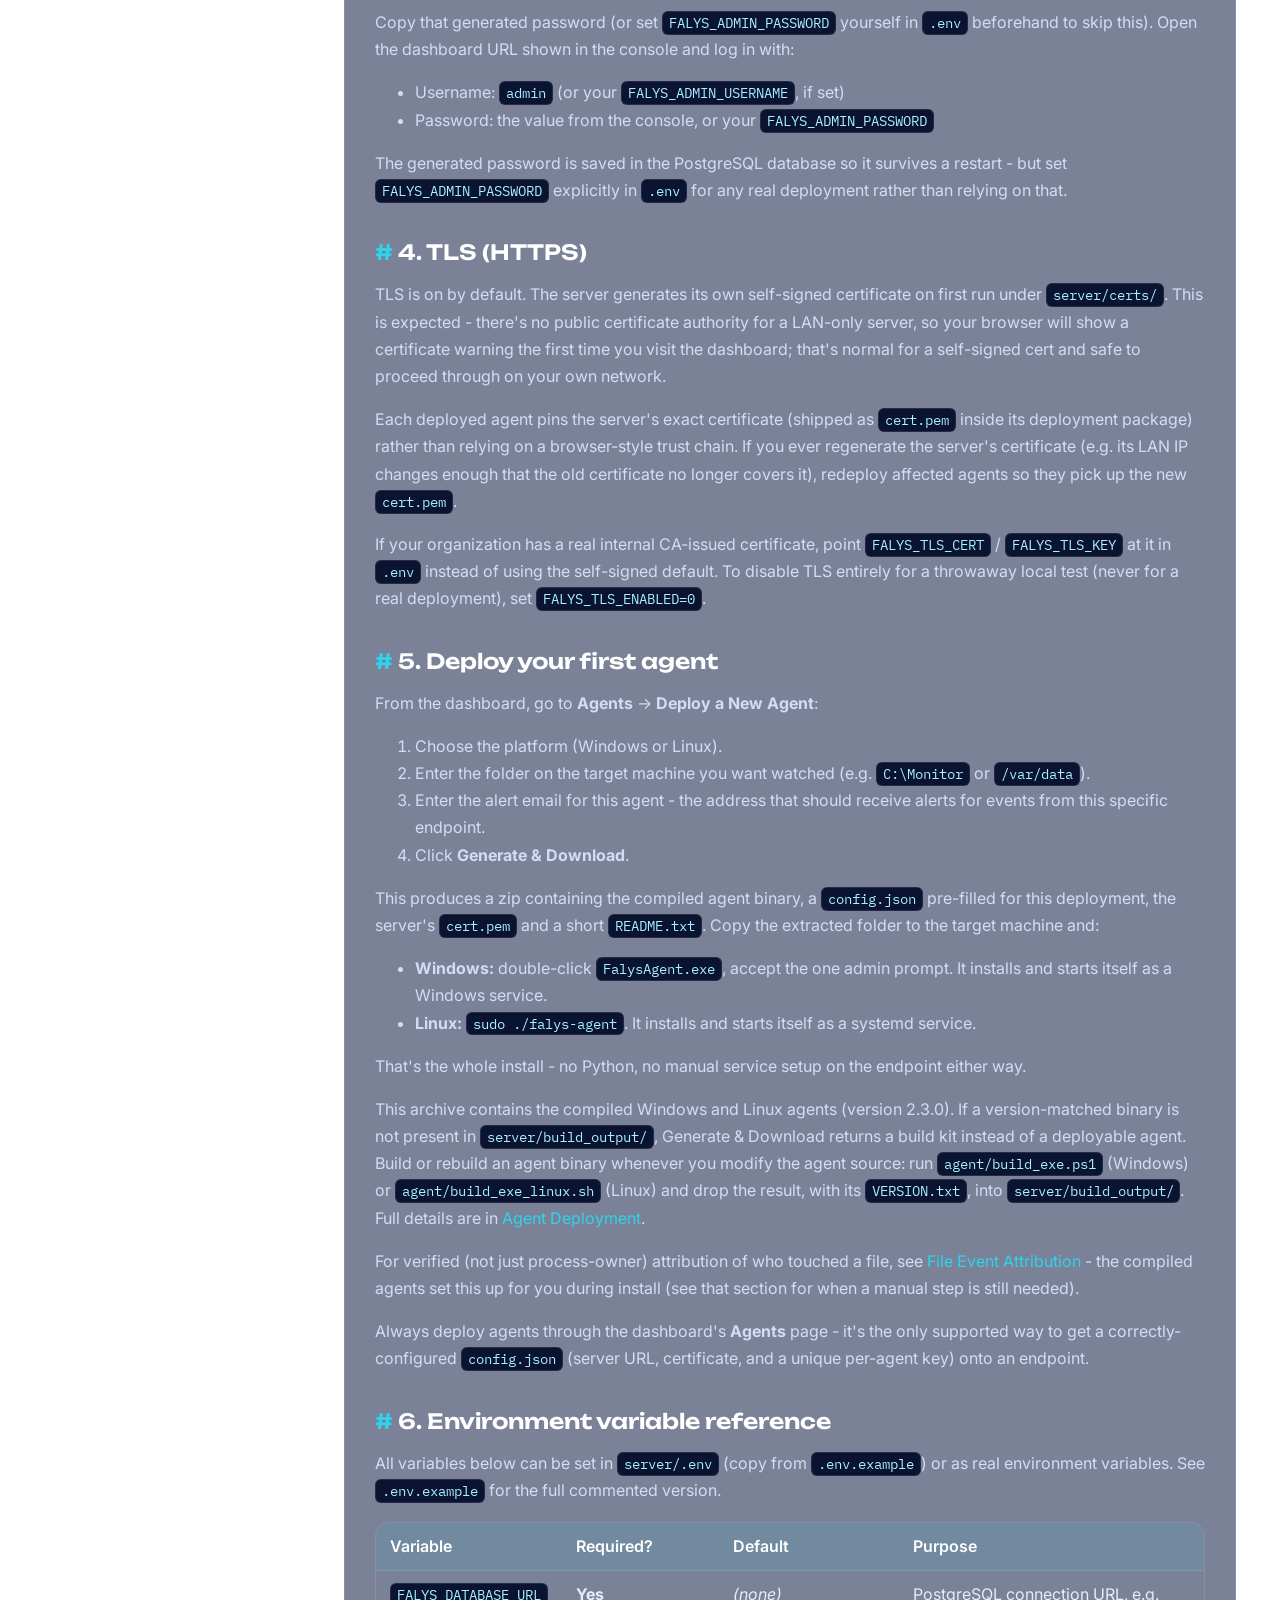
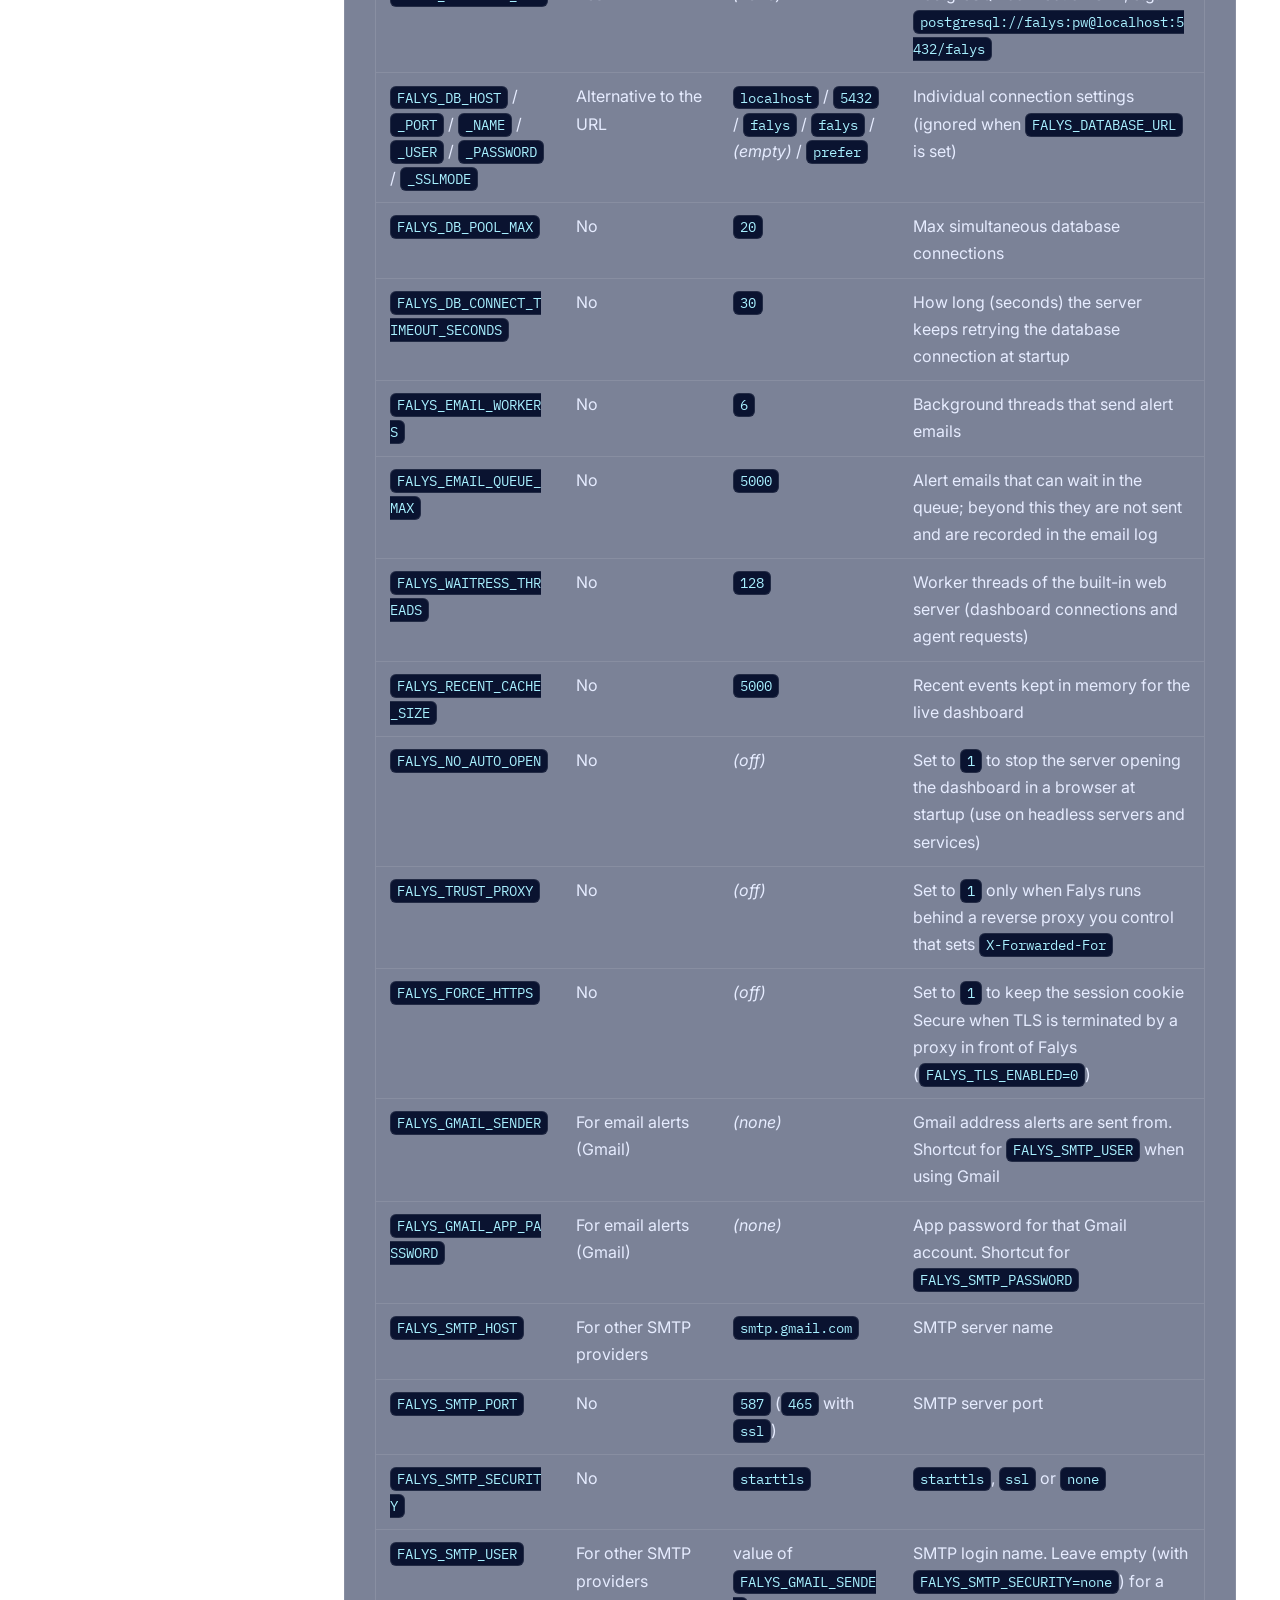
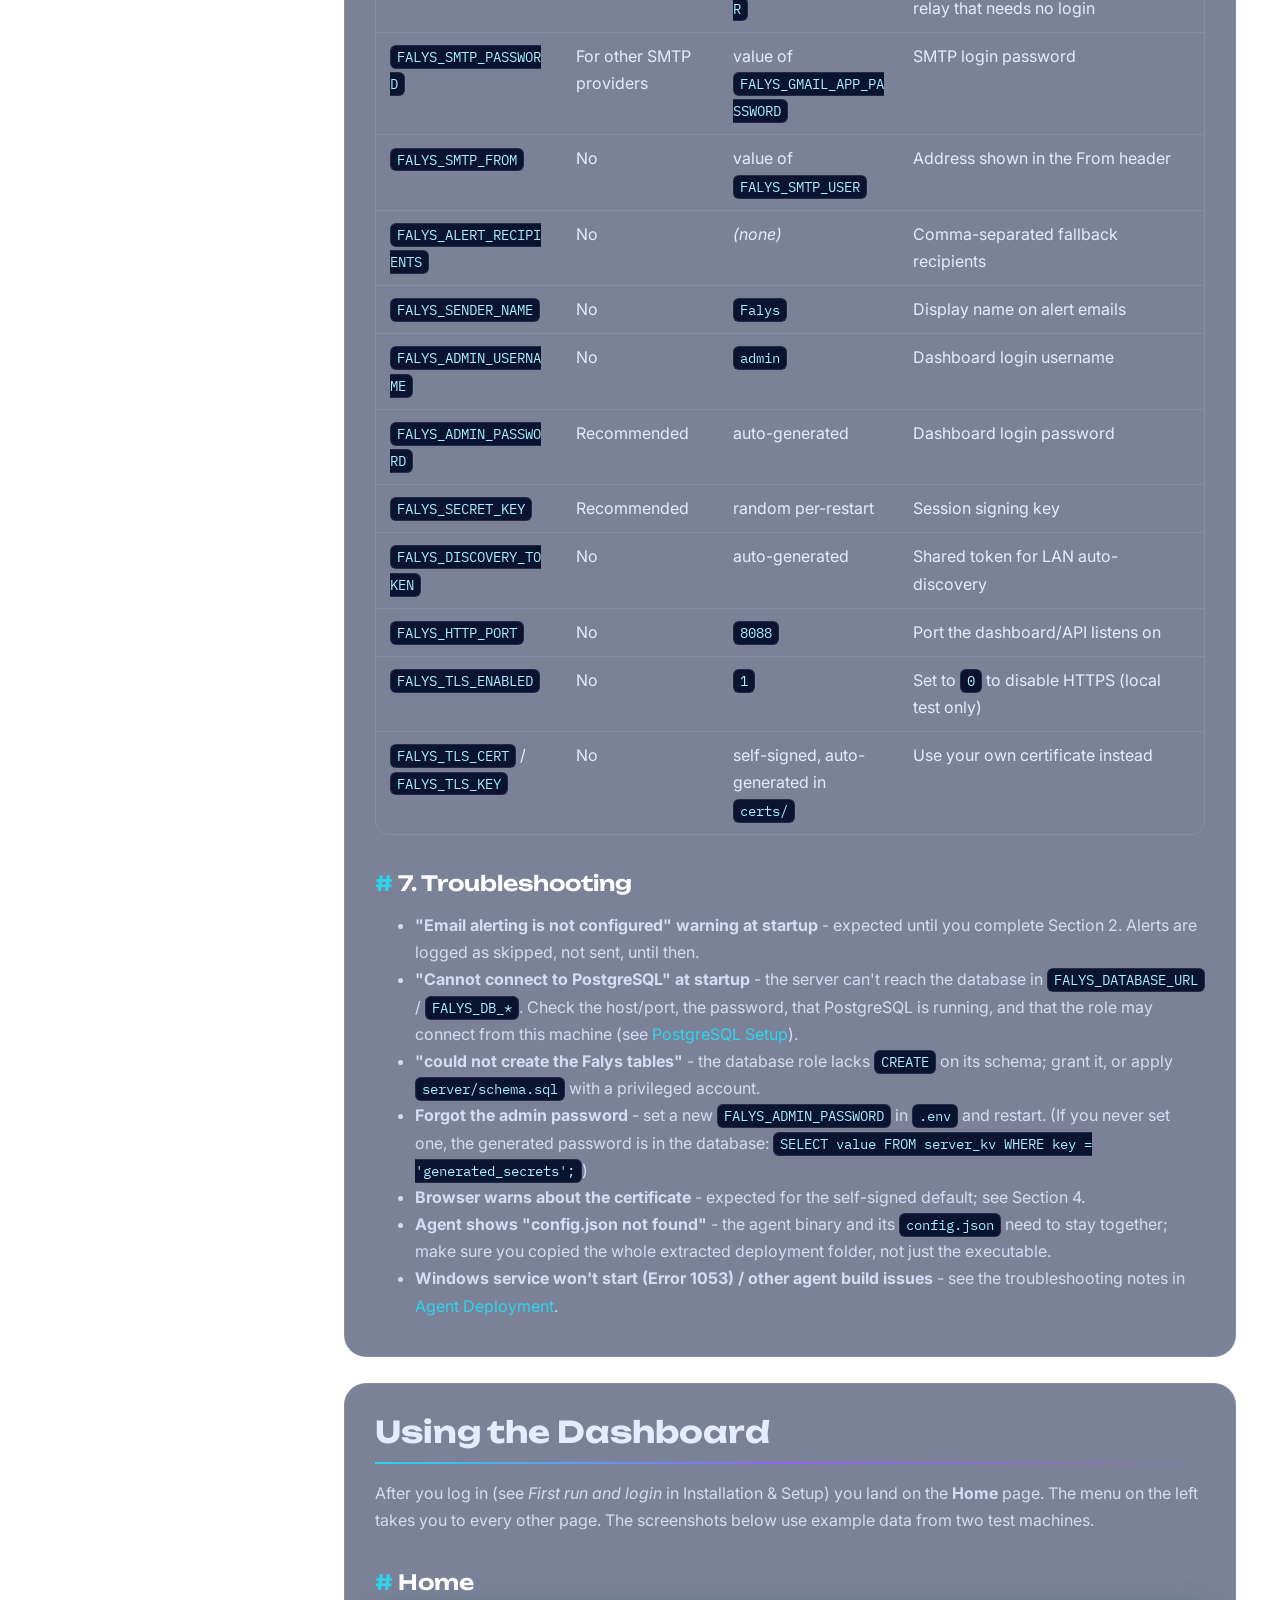
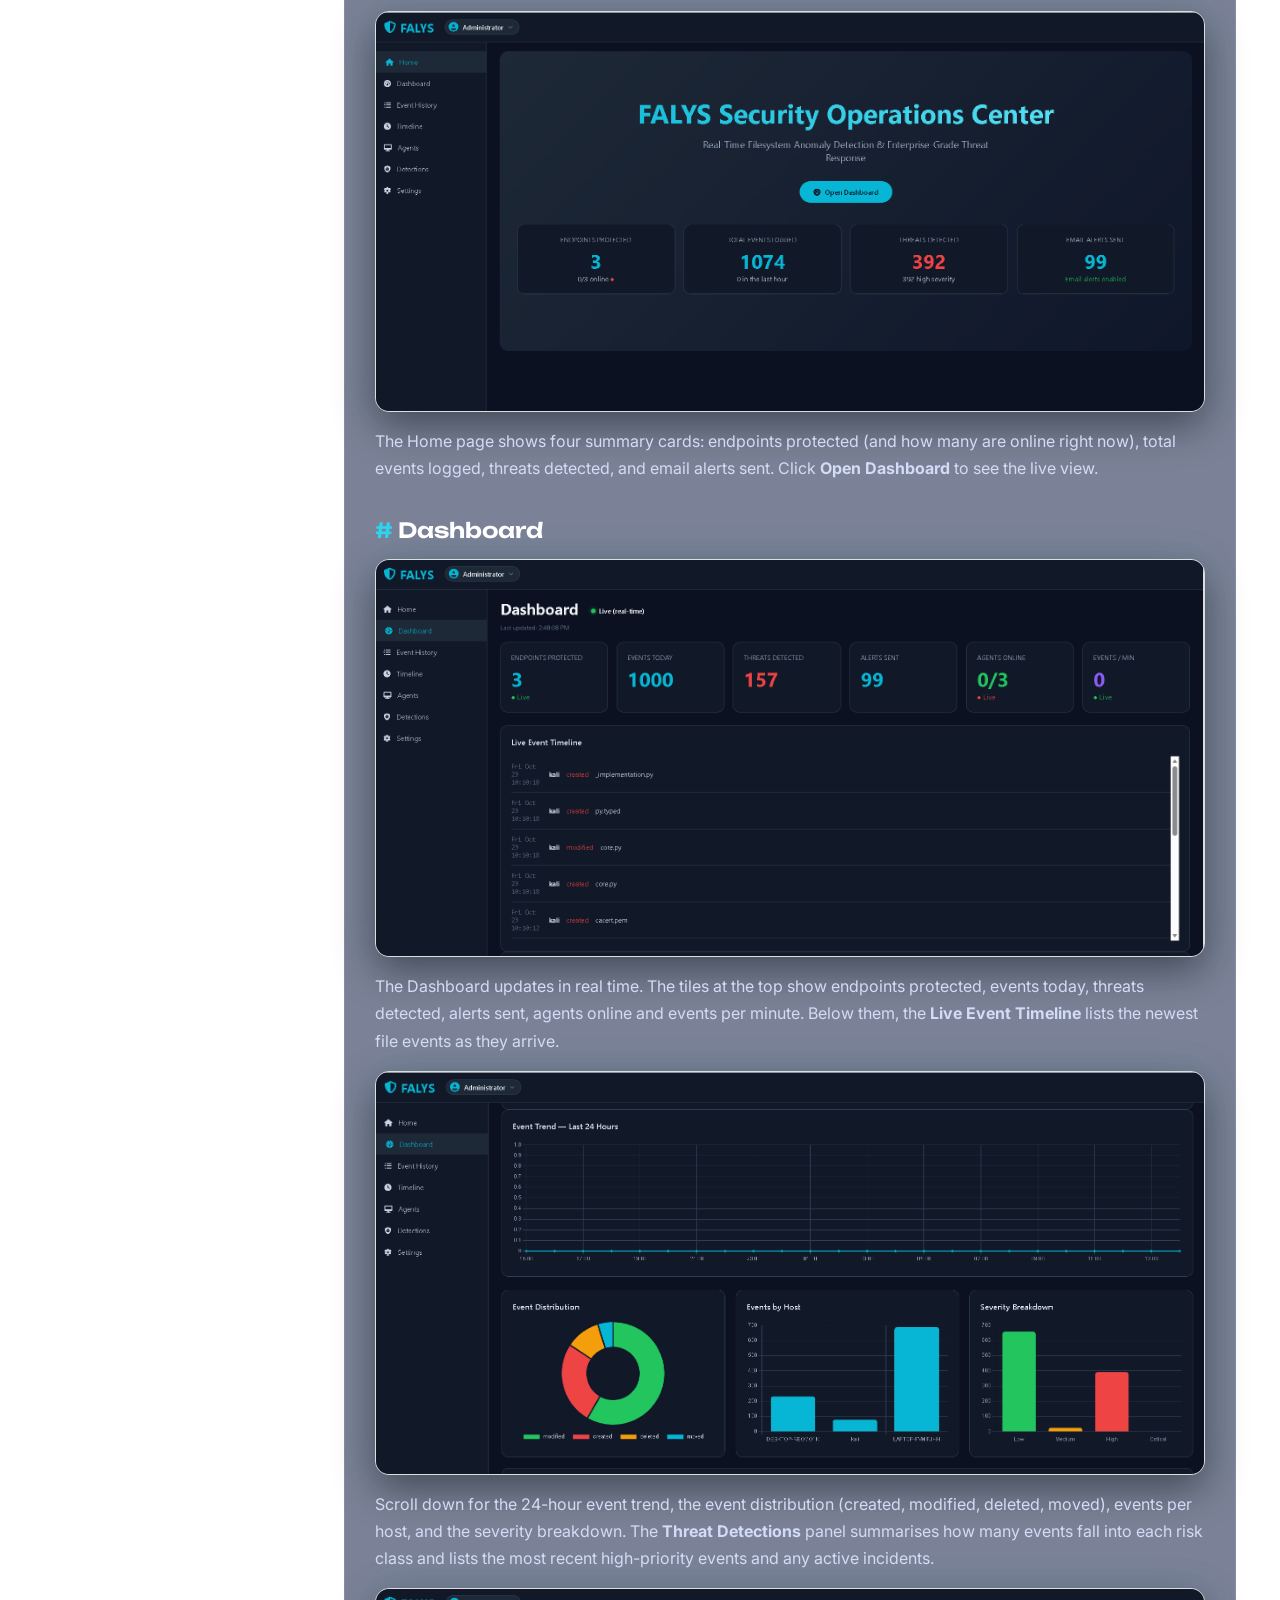
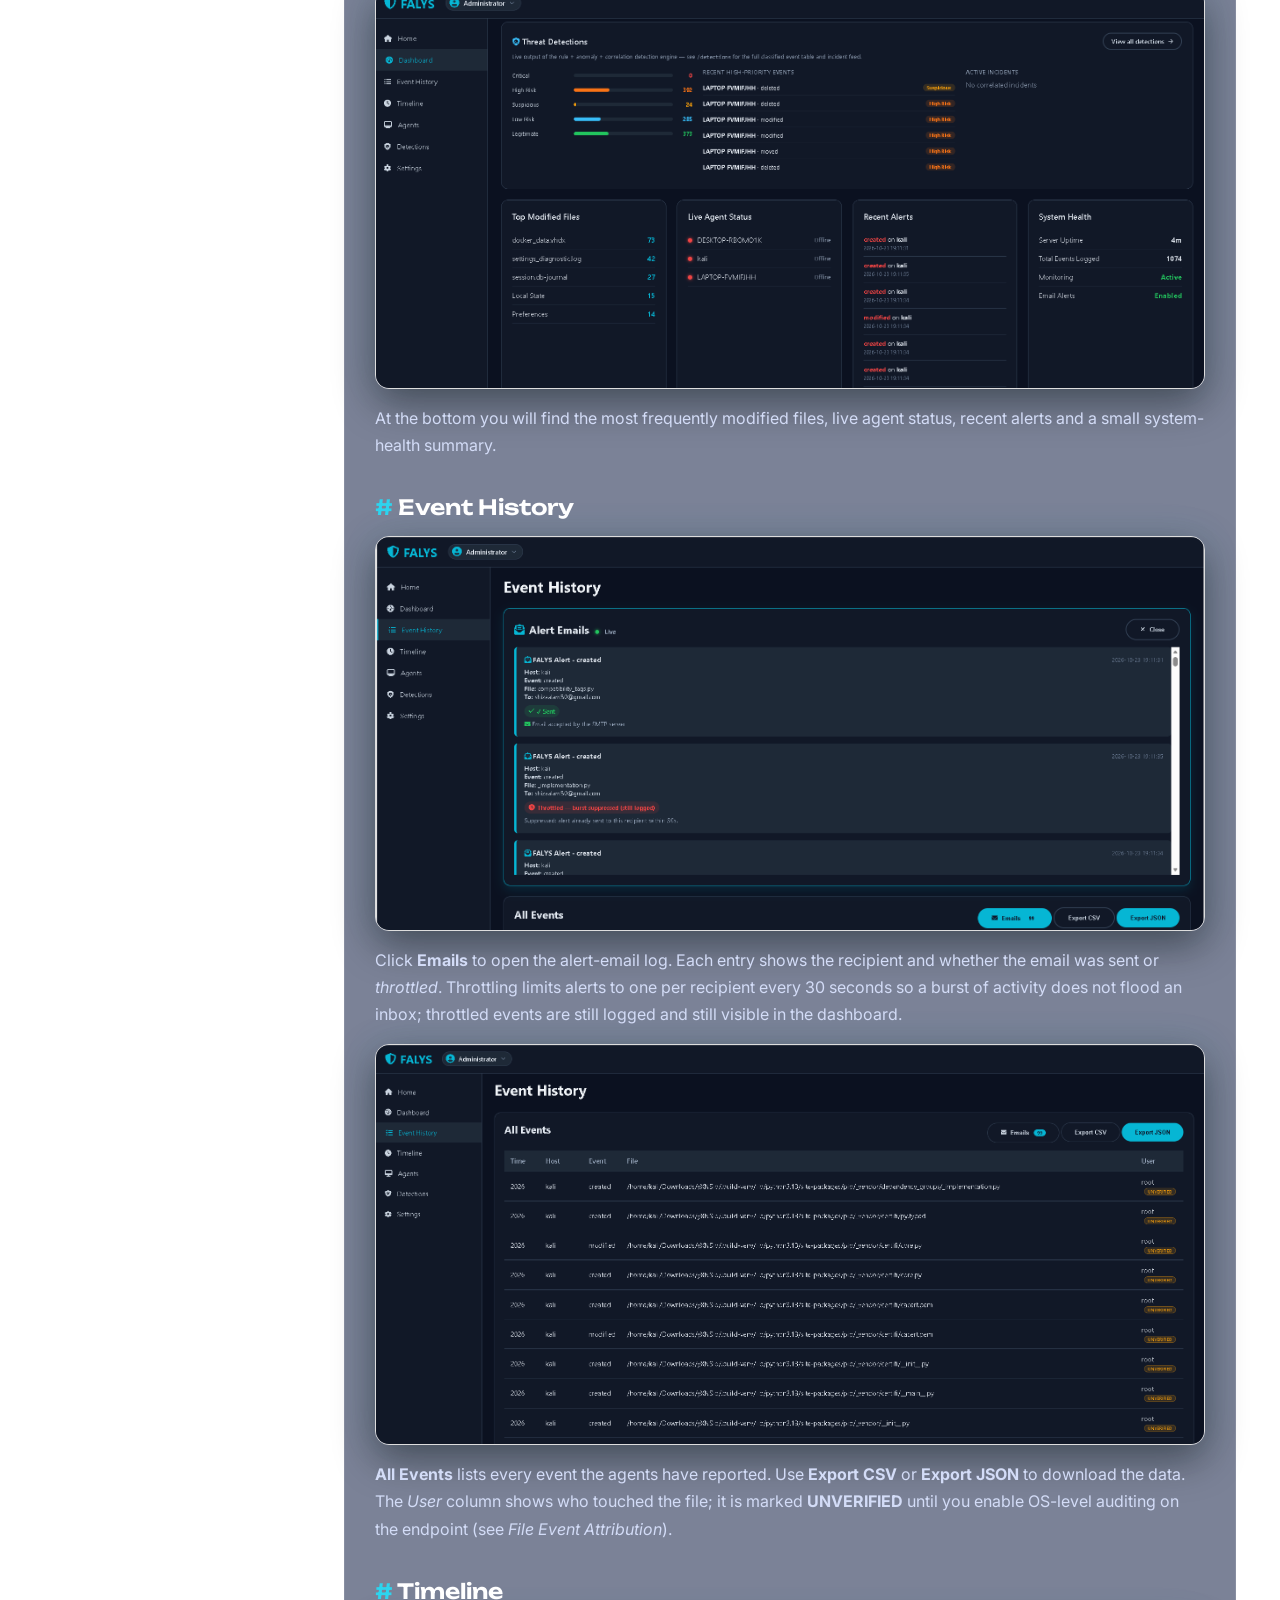
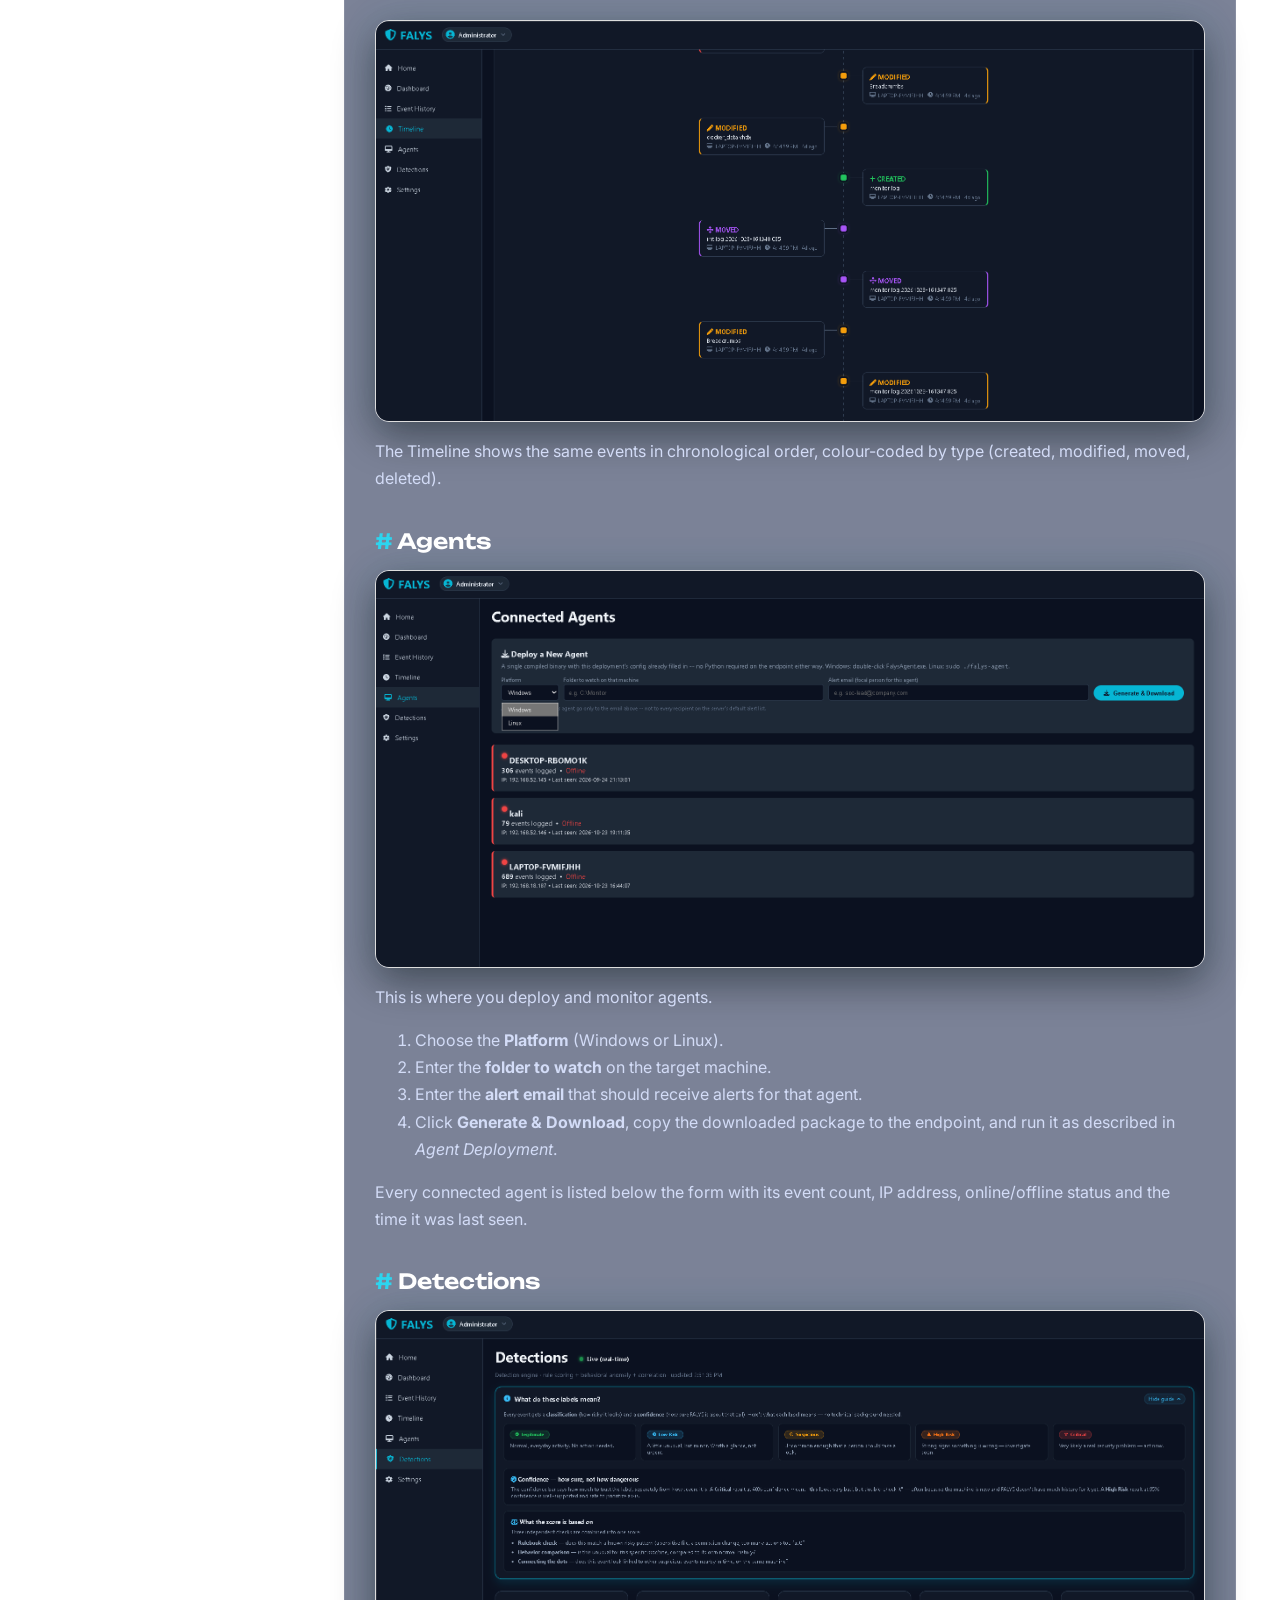
==== commit de5fed5c: "Update index.html" ====
--- a/docs/index.html
+++ b/docs/index.html
@@ -1,78 +1,59 @@
 <!DOCTYPE html>
+
 <html lang="en">
 <head>
-<meta charset="utf-8">
-<meta name="viewport" content="width=device-width, initial-scale=1">
-<title>FALYS 2.2.0 Documentation | falys.io</title>
-<meta name="description" content="Official documentation for FALYS, the real-time file integrity monitoring and threat response platform for Windows and Linux.">
-<link rel="preconnect" href="https://fonts.googleapis.com"><link rel="preconnect" href="https://fonts.gstatic.com" crossorigin>
-<link href="https://fonts.googleapis.com/css2?family=IBM+Plex+Mono:wght@400;500&family=Inter:wght@400;600&family=Unbounded:wght@500;700&display=swap" rel="stylesheet">
-<link rel="stylesheet" href="docs.css">
+<meta charset="utf-8"/>
+<meta content="width=device-width, initial-scale=1" name="viewport"/>
+<title>Falys 2.3.0 Documentation | falys.io</title>
+<meta content="Official Falys 2.3.0 documentation: installation, agents, file monitoring, detection rules, SMTP, and authenticated server-to-agent commands." name="description"/>
+<link href="https://fonts.googleapis.com" rel="preconnect"/><link crossorigin="" href="https://fonts.gstatic.com" rel="preconnect"/>
+<link href="https://fonts.googleapis.com/css2?family=IBM+Plex+Mono:wght@400;500&amp;family=Inter:wght@400;600&amp;family=Unbounded:wght@500;700&amp;display=swap" rel="stylesheet"/>
+<link href="docs.css" rel="stylesheet"/>
 </head>
 <body>
-  
-  <!-- ================= NAVBAR ================= -->
-
+<!-- ================= NAVBAR ================= -->
 <header>
-
 <nav class="navbar">
-
-    <div class="logo">
-        <div class="logo-box">
+<div class="logo">
+<div class="logo-box">
             F
         </div>
-
-        <span>
-            FALYS
+<span>
+            Falys
         </span>
-    </div>
-
-
-    <div class="nav-links">
-
-        <a href="../index.html">
+</div>
+<div class="nav-links">
+<a href="../index.html">
             Home
         </a>
-
-        <a href="../platform.html">
+<a href="../platform.html">
             Platform
         </a>
-
-        <a href="../live-demo.html">
+<a href="../live-demo.html">
             Live Demo
         </a>
-        
-        <a href="../resources.html">
+<a href="../resources.html">
             Resources
         </a>
-
-        <a href="./">
+<a href="./">
             Docs
         </a>
-
-        <a href="../pricing.html">
+<a href="../pricing.html">
             Pricing
         </a>
-        
-        <a href="../contact.html">
+<a href="../contact.html">
             Contact
         </a>
-
-    </div>
-
-
+</div>
 </nav>
-
 </header>
-  <!-- ================= NAVBAR ================= -->
-
-
-<button id="menu" aria-label="Open menu">☰ Menu</button>
+<!-- ================= NAVBAR ================= -->
+<button aria-label="Open menu" id="menu">☰ Menu</button>
 <aside id="side">
-  <div class="brand"><img src="images/falys-logo.png" alt="FALYS"><div><b>DOCS</b><small>v2.2.0</small></div></div>
-  <a class="back" href="../index.html">← Back to falys.io</a>
-  <input id="search" type="search" placeholder="Search sections…" aria-label="Search sections">
-  <nav id="toc">
+<div class="brand"><img alt="FALYS" src="images/falys-logo.png"/><div><b>DOCS</b><small>v2.3.0</small></div></div>
+<a class="back" href="../index.html">← Back to falys.io</a>
+<input aria-label="Search sections" id="search" placeholder="Search sections…" type="search"/>
+<nav id="toc">
 <ul>
 <li><a href="#introduction" id="toc-introduction">Introduction</a>
 <ul>
@@ -168,32 +149,26 @@
 <ul>
 </ul></li>
 </ul>
-  </nav>
+</nav>
 </aside>
 <main>
-  <div class="hero">
-    <h1>FALYS Documentation</h1>
-    <p>Real-time file integrity monitoring and threat response. Everything you need to install, run and tune FALYS.</p>
-    <div class="badges"><span>v2.2.0</span><span>Windows</span><span>Linux</span><span>PostgreSQL</span><span>Python / Flask</span></div>
-  </div>
-  <div class="author">
-    <div><small>Created</small><b>28 September 2026</b></div>
-    <div><small>By</small><b>Sheeza Alam Khan &amp; Maimoona Shah Khan</b></div>
-    <div><small>Contact</small><b><a href="../contact.html">falys.io/contact</a></b></div>
-    <div><small>Item support</small><b>CodeCanyon item page, Support tab</b></div>
-  </div>
-<section id="introduction">
-
-<h1>Introduction</h1>
-<p>Falys is a self-hosted <strong>file integrity monitoring
+<div class="hero">
+<h1>Falys Documentation</h1>
+<p>Real-time file integrity monitoring and threat response. Everything you need to install, run and tune Falys.</p>
+<div class="badges"><span>v2.3.0</span><span>Windows</span><span>Linux</span><span>PostgreSQL</span><span>Python / Flask</span></div>
+</div>
+<div class="author">
+<div><small>Created</small><b>28 September 2026</b></div>
+<div><small>By</small><b>Sheeza Alam Khan &amp; Maimoona Shah Khan</b></div>
+<div><small>Contact</small><b><a href="../contact.html">falys.io/contact</a></b></div>
+<div><small>Item support</small><b>CodeCanyon item page, Support tab</b></div>
+</div>
+<section id="introduction"><h1>Introduction</h1><p>Falys is a self-hosted <strong>file integrity monitoring
 (FIM)</strong> system. A lightweight agent watches folders on Windows or
 Linux endpoints and reports file events to a central dashboard, which
 scores them for risk, correlates related activity, and emails alerts to
-whoever should know. All data is stored in <strong>PostgreSQL</strong> - there are no data files.</p>
-<p><strong>New here?</strong> Read <em>Installation &amp; Setup</em>
-from top to bottom the first time - the steps build on each other.</p>
-<h2 id="what-is-in-the-download">What is in the download</h2>
-<pre><code>Falys/
+whoever should know. All data is stored in <strong>PostgreSQL</strong> - there are no data files.</p><p><strong>New here?</strong> Read <em>Installation &amp; Setup</em>
+from top to bottom the first time - the steps build on each other.</p><h2 id="what-is-in-the-download">What is in the download</h2><pre>Falys/
 |-- Documentation/
 |   |-- index.html               &lt;- this help file
 |   `-- assets/                  &lt;- styles and screenshots used in the help file
@@ -209,9 +184,7 @@
 |-- Changelog.txt
 |-- Licenses.txt                 &lt;- third-party credits
 `-- README.txt
-</code></pre>
-<h2 id="key-features">Key features</h2>
-<ul>
+</pre><h2 id="key-features">Key features</h2><ul>
 <li>Cross-platform agent (Windows service / Linux systemd unit),
 delivered as a single compiled binary - no Python required on
 endpoints.</li>
@@ -228,12 +201,10 @@
 changes.</li>
 <li>Server-to-agent command tunnel (TCP port 50997, opened by the
 server) for on-demand incident response on a single endpoint: ping,
-status, rescan and file quarantine. Authenticated, TLS-encrypted and
-can be disabled per agent. See <a href="#command-tunnel">Command
+status, rescan and file quarantine. Per-agent secret, challenge-response
+authentication, TLS-encrypted and can be disabled per agent. See <a href="#command-tunnel">Command
 Tunnel</a>.</li>
-</ul>
-<h2 id="requirements">Requirements</h2>
-<ul>
+</ul><h2 id="requirements">Requirements</h2><ul>
 <li><strong>PostgreSQL 12+</strong> (tested on 16) - required; Falys
 keeps all of its data there.</li>
 <li><strong>To run from source:</strong> Python 3.11+ (both server and
@@ -248,100 +219,75 @@
 <em>Installation &amp; Setup</em>.</li>
 <li><strong>Agent endpoints:</strong> Windows (x86-64) or Linux
 (x86-64). Agents need no Python.</li>
-</ul>
-<h2 id="support">Support</h2>
-<p>Support for this item is provided through the item's <strong>Comments
+</ul><h2 id="support">Support</h2><p>Support for this item is provided through the item's <strong>Comments
 / Support</strong> tab on CodeCanyon. Please include your operating
 system, the Falys version (<code>server/build_output/VERSION.txt</code>)
-and the relevant console output.</p>
-</section>
-<section id="installation">
-
-<h1>Installation &amp; Setup</h1>
-<p>This covers getting the Falys server running, configuring email
+and the relevant console output.</p></section>
+<section id="installation"><h1>Installation &amp; Setup</h1><p>This covers getting the Falys server running, configuring email
 alerts, logging in, and deploying your first agent. Read it top to
-bottom the first time - the steps build on each other.</p>
-
-<h2 id="1-choose-how-youll-run-the-server">1. Choose how you'll run the
-server</h2>
-<h3 id="first-postgresql">First: PostgreSQL</h3>
-<p>Falys stores <strong>all</strong> of its data - events, agent keys,
+bottom the first time - the steps build on each other.</p><h2 id="1-choose-how-youll-run-the-server">1. Choose how you'll run the
+server</h2><h3 id="first-postgresql">First: PostgreSQL</h3><p>Falys stores <strong>all</strong> of its data - events, agent keys,
 settings, risk rules, alert history - in PostgreSQL. There are no data
 files, so a database has to exist before the server starts. Any
-PostgreSQL 12+ works (tested on 16), on this machine or another one.</p>
-<p>Quickest way to get one (needs Docker):</p>
-<pre><code>cd server
+PostgreSQL 12+ works (tested on 16), on this machine or another one.</p><p>Quickest way to get one (needs Docker):</p><pre>cd server
 docker compose -f docker-compose.postgres.yml up -d
-</code></pre>
-<p>Or use an existing PostgreSQL server - create an empty database and
+</pre><p>Or use an existing PostgreSQL server - create an empty database and
 a role that can create tables in it. The exact commands, connection
 options and backups are in <a href="#postgresql-setup">PostgreSQL
-Setup</a>.</p>
-<p>Then tell Falys where it is, in <code>server/.env</code> (copy
-<code>.env.example</code>):</p>
-<pre><code>FALYS_DATABASE_URL=postgresql://falys:change-me@localhost:5432/falys
-</code></pre>
-<p>The server creates its tables automatically on first start, and exits
-with a clear message if it can't reach the database.</p>
-<p>You have two ways to run the server itself. Pick one.</p>
-<h3 id="option-a----build-the-server-binary-once-windows-or-linux">Option A - Build the server binary once (Windows or Linux)</h3>
-<p>The server is delivered as <strong>source</strong>. A server binary
+Setup</a>.</p><p>Then tell Falys where it is, in <code>server/.env</code> (copy
+<code>.env.example</code>):</p><pre>FALYS_DATABASE_URL=postgresql://falys:change-me@localhost:5432/falys
+</pre><p>The server creates its tables automatically on first start, and exits
+with a clear message if it can't reach the database.</p><p>You have two ways to run the server itself. Pick one.</p><h3 id="option-a----build-the-server-binary-once-windows-or-linux">Option A - Build the server binary once (Windows or Linux)</h3><p>The server is delivered as <strong>source</strong>. A server binary
 has to be built on the operating system it will run on, and this is a
-one-time step (on a Windows machine with Python 3.11+):</p>
-<pre><code>cd server
+one-time step (on a Windows machine with Python 3.11+):</p><pre>cd server
 .\build_server_exe.ps1
-</code></pre>
-<p>Output: <code>server\dist\FalysServer.exe</code> - self-contained,
+</pre><p>Output: <code>server\dist\FalysServer.exe</code> - self-contained,
 no Python needed on the machine that runs it. The <code>dist</code>
-folder is created by the build and has no <code>.env</code> yet: copy
+folder is created by the build (it is not part of this download) and has no <code>.env</code> yet: copy
 <code>server\.env.example</code> into <code>server\dist\</code>, rename the
 copy to <code>.env</code>, and fill in your database settings. The
 <code>.env</code> file must sit in the same folder as the .exe. Then run
-it:</p>
-<pre><code>.\FalysServer.exe
-</code></pre>
-<p>The dashboard will be reachable at
+it:</p><pre>.\FalysServer.exe
+</pre><p>The dashboard will be reachable at
 <code>https://localhost:8088</code> (see the note on TLS in Section
-4).</p>
-<blockquote>
+4).</p><blockquote>
 <p>Linux server binary instead? Run
 <code>server/build_server_exe_linux.sh</code> once on a Linux machine
 with Python 3.11+ - see that script's header comment for details.
-Output: <code>server/dist/falys-server</code>. As on Windows, copy
+Output: <code>server/dist/falys-server</code> (also created by the build). As on Windows, copy
 <code>server/.env.example</code> to <code>server/dist/.env</code> and fill it in,
 so the <code>.env</code> file sits next to the binary.</p>
-</blockquote>
-<p><strong>Agent binaries are included.</strong> The dashboard's
-<strong>Agents -&gt; Generate &amp; Download</strong> button zips a
-compiled agent binary together with a fresh, per-deployment
-<code>config.json</code> and the server's <code>cert.pem</code>.
-Ready-made agent binaries for Windows (<code>FalysAgent.exe</code>) and
-Linux (<code>falys-agent</code>) are already in
-<code>Falys-server/server/build_output/</code>, so the button works
-immediately for both platforms. They were compiled from the agent source
-in <code>Falys-server/agent/</code> - see <a href="#building-the-agent-binaries">Building the agent binaries</a> if
-you want to verify or rebuild them.</p>
-<h3 id="option-b----run-from-source-windows-linux-or-macos">Option B - Run from source (Windows, Linux, or macOS)</h3>
-<p>Requires Python 3.11 or newer.</p>
-<pre><code>cd server
+</blockquote><p><strong>The compiled agents (<code>FalysAgent.exe</code> for Windows and <code>falys-agent</code> for Linux, version 2.3.0) are included in
+<code>Falys-server/server/build_output/</code>.</strong>
+The dashboard's <strong>Agents -&gt; Generate &amp; Download</strong> uses the
+version-matched compiled binary from that folder by default, packaging it with fresh per-agent
+credentials and the server certificate. The endpoint needs no Python, pip or NSSM.
+If a current binary is ever absent (for example after you modify the agent source and
+the version no longer matches), the dashboard downloads a <strong>build kit instead</strong>;
+the kit is not ready to install on an endpoint and needs Python and build tools on a build machine.
+Rebuild with <code>agent/build_exe.ps1</code> (Windows) or <code>agent/build_exe_linux.sh</code> (Linux)
+and install the result and its <code>VERSION.txt</code> into <code>server/build_output/</code>.</p><h3 id="option-b----run-from-source-windows-linux-or-macos">Option B - Run from source (Windows, Linux, or macOS)</h3><p>Requires Python 3.11 or newer.</p><pre>cd server
 python3 -m venv venv
 source venv/bin/activate        # Windows: venv\Scripts\activate
 pip install -r requirements.txt
 python3 server.py
-</code></pre>
-<p>Make sure the database settings are in <code>.env</code> first (see
+</pre><p>Make sure the database settings are in <code>.env</code> first (see
 above), and configure email alerts (Section 2) before your first
-run.</p>
-
-<h2 id="2-configure-email-alerts">2. Configure email alerts</h2>
-<p>Falys sends alert emails over SMTP. <strong>Gmail is the default and
+run.</p><h2 id="2-configure-email-alerts">2. Configure email alerts</h2><p>Falys sends alert emails over SMTP. <strong>Gmail is the default and
 is not required</strong>: any SMTP server works (Microsoft 365, Amazon
 SES, SendGrid, Mailgun, a company mail relay, ...). Use a dedicated
 sending account either way - <strong>don't use your personal
 inbox</strong>, since the credential lives in a config file on the
-server.</p>
-<h3>Option A: Gmail (default)</h3>
-<ol type="1">
+server.</p><p><strong>Email is an external service.</strong> Falys does not include a mail
+server or mail credentials. Gmail, Microsoft 365, Amazon SES, SendGrid and
+similar providers are third-party services that you set up and pay for (if
+they charge) yourself. Depending on the provider, this can involve costs
+(for example per-message or per-user fees), account requirements (such as
+2-Step Verification and an App Password for Gmail, or SMTP AUTH for Microsoft
+365) and sending limits that apply to your account. Falys is not affiliated
+with these providers and cannot change their terms, prices or limits. Without
+working SMTP credentials the dashboard keeps working, but alert emails are
+recorded as failed.</p><h3>Option A: Gmail (default)</h3><ol type="1">
 <li>Create (or choose) a Gmail account that exists only to send Falys
 alerts.</li>
 <li>Turn on 2-Step Verification on that account:
@@ -352,28 +298,23 @@
 gives you a 16-character password - copy it.</li>
 <li>In <code>server/</code>, copy <code>.env.example</code> to
 <code>.env</code>:
-<pre><code>cd server
+<pre>cd server
 cp .env.example .env        # Windows: copy .env.example .env
-</code></pre></li>
+</pre></li>
 <li>Open <code>.env</code> and fill in:
-<pre><code>FALYS_GMAIL_SENDER=your-dedicated-account@gmail.com
+<pre>FALYS_GMAIL_SENDER=your-dedicated-account@gmail.com
 FALYS_GMAIL_APP_PASSWORD=the16characterapppassword
-</code></pre></li>
+</pre></li>
 <li>Save. <code>server.py</code> loads <code>.env</code> automatically - no extra steps.</li>
-</ol>
-<h3>Option B: any other SMTP provider</h3>
-<p>Set the <code>FALYS_SMTP_*</code> variables in <code>.env</code>
-instead of the two Gmail ones. Restart the server afterwards.</p>
-<pre><code>FALYS_SMTP_HOST=smtp.example.com
+</ol><h3>Option B: any other SMTP provider</h3><p>Set the <code>FALYS_SMTP_*</code> variables in <code>.env</code>
+instead of the two Gmail ones. Restart the server afterwards.</p><pre>FALYS_SMTP_HOST=smtp.example.com
 FALYS_SMTP_PORT=587
 FALYS_SMTP_SECURITY=starttls     # starttls (port 587), ssl (port 465) or none
 FALYS_SMTP_USER=alerts@example.com
 FALYS_SMTP_PASSWORD=the-smtp-password
 FALYS_SMTP_FROM=alerts@example.com   # optional; defaults to FALYS_SMTP_USER
-</code></pre>
-<p>Typical values (check your provider's current documentation, these are
-set by them, not by Falys):</p>
-<table class="doc">
+</pre><p>Typical values (check your provider's current documentation, these are
+set by them, not by Falys):</p><table class="doc">
 <thead>
 <tr class="header">
 <th>Provider</th>
@@ -408,105 +349,79 @@
 logging in</td>
 </tr>
 </tbody>
-</table>
-<p>With <code>FALYS_SMTP_SECURITY=none</code> the connection is not
+</table><p>With <code>FALYS_SMTP_SECURITY=none</code> the connection is not
 encrypted, so use it only to reach a relay on a trusted network. The
 Settings page shows alerting as <em>Not configured</em> until a user and
-password are set (Gmail and SMTP variables are equivalent for this).</p>
-
-<h2 id="3-first-run-and-login">3. First run and login</h2>
-<p>Start the server (whichever option you chose in Section 1). On first
-run, watch the console output:</p>
-<pre><code>========================================================================
-[FALYS][FIRST RUN] The following secret(s) were not set via the
+password are set (Gmail and SMTP variables are equivalent for this).</p><h2 id="3-first-run-and-login">3. First run and login</h2><p>Start the server (whichever option you chose in Section 1). On first
+run, watch the console output:</p><pre>========================================================================
+[Falys][FIRST RUN] The following secret(s) were not set via the
 environment, so a new random value was generated and saved to
 the PostgreSQL database (table server_kv) for reuse on future restarts:
     FALYS_ADMIN_PASSWORD  (admin console password):  &lt;random value&gt;
     FALYS_DISCOVERY_TOKEN  (LAN discovery token):  &lt;random value&gt;
 Set these explicitly via your environment for any real deployment
 instead of relying on the auto-generated value.
-[FALYS] Log in to the dashboard with username 'admin' and
+[Falys] Log in to the dashboard with username 'admin' and
 the auto-generated password printed above.
 ========================================================================
-</code></pre>
-<p>Copy that generated password (or set
+</pre><p>Copy that generated password (or set
 <code>FALYS_ADMIN_PASSWORD</code> yourself in <code>.env</code>
 beforehand to skip this). Open the dashboard URL shown in the console
-and log in with:</p>
-<ul>
+and log in with:</p><ul>
 <li>Username: <code>admin</code> (or your
 <code>FALYS_ADMIN_USERNAME</code>, if set)</li>
 <li>Password: the value from the console, or your
 <code>FALYS_ADMIN_PASSWORD</code></li>
-</ul>
-<p>The generated password is saved in the PostgreSQL database so it
+</ul><p>The generated password is saved in the PostgreSQL database so it
 survives a restart - but set <code>FALYS_ADMIN_PASSWORD</code>
 explicitly in <code>.env</code> for any real deployment rather than
-relying on that.</p>
-
-<h2 id="4-tls-https">4. TLS (HTTPS)</h2>
-<p>TLS is on by default. The server generates its own self-signed
+relying on that.</p><h2 id="4-tls-https">4. TLS (HTTPS)</h2><p>TLS is on by default. The server generates its own self-signed
 certificate on first run under <code>server/certs/</code>. This is
 expected - there's no public certificate authority for a LAN-only
 server, so your browser will show a certificate warning the first time
 you visit the dashboard; that's normal for a self-signed cert and safe
-to proceed through on your own network.</p>
-<p>Each deployed agent pins the server's exact certificate (shipped as
+to proceed through on your own network.</p><p>Each deployed agent pins the server's exact certificate (shipped as
 <code>cert.pem</code> inside its deployment package) rather than relying
 on a browser-style trust chain. If you ever regenerate the server's
 certificate (e.g. its LAN IP changes enough that the old certificate no
 longer covers it), redeploy affected agents so they pick up the new
-<code>cert.pem</code>.</p>
-<p>If your organization has a real internal CA-issued certificate, point
+<code>cert.pem</code>.</p><p>If your organization has a real internal CA-issued certificate, point
 <code>FALYS_TLS_CERT</code> / <code>FALYS_TLS_KEY</code> at it in
 <code>.env</code> instead of using the self-signed default. To disable
 TLS entirely for a throwaway local test (never for a real deployment),
-set <code>FALYS_TLS_ENABLED=0</code>.</p>
-
-<h2 id="5-deploy-your-first-agent">5. Deploy your first agent</h2>
-<p>From the dashboard, go to <strong>Agents</strong> -&gt;
-<strong>Deploy a New Agent</strong>:</p>
-<ol type="1">
+set <code>FALYS_TLS_ENABLED=0</code>.</p><h2 id="5-deploy-your-first-agent">5. Deploy your first agent</h2><p>From the dashboard, go to <strong>Agents</strong> -&gt;
+<strong>Deploy a New Agent</strong>:</p><ol type="1">
 <li>Choose the platform (Windows or Linux).</li>
 <li>Enter the folder on the target machine you want watched (e.g.
 <code>C:\Monitor</code> or <code>/var/data</code>).</li>
 <li>Enter the alert email for this agent - the address that should
 receive alerts for events from this specific endpoint.</li>
 <li>Click <strong>Generate &amp; Download</strong>.</li>
-</ol>
-<p>This produces a zip containing the compiled agent binary, a
+</ol><p>This produces a zip containing the compiled agent binary, a
 <code>config.json</code> pre-filled for this deployment, the
 server's <code>cert.pem</code> and a short <code>README.txt</code>. Copy the extracted folder to the target
-machine and:</p>
-<ul>
+machine and:</p><ul>
 <li><strong>Windows:</strong> double-click <code>FalysAgent.exe</code>,
 accept the one admin prompt. It installs and starts itself as a Windows
 service.</li>
 <li><strong>Linux:</strong> <code>sudo ./falys-agent</code>. It installs
 and starts itself as a systemd service.</li>
-</ul>
-<p>That's the whole install - no Python, no manual service setup on the
-endpoint either way.</p>
-<p>The compiled agent binaries are already in
-<code>server/build_output/</code>, so the button works instantly for
-both platforms. Rebuild an agent binary whenever you modify the agent
-source: run <code>agent/build_exe.ps1</code> (Windows) or
+</ul><p>That's the whole install - no Python, no manual service setup on the
+endpoint either way.</p><p>This archive contains the compiled Windows and Linux agents (version 2.3.0).
+If a version-matched binary is not present in <code>server/build_output/</code>,
+Generate &amp; Download returns a build kit instead of a deployable agent.
+Build or rebuild an agent binary whenever you modify the agent source: run <code>agent/build_exe.ps1</code> (Windows) or
 <code>agent/build_exe_linux.sh</code> (Linux) and drop the result, with
 its <code>VERSION.txt</code>, into <code>server/build_output/</code>.
 Full details are in <a href="#agent-deployment">Agent
-Deployment</a>.</p>
-<p>For verified (not just process-owner) attribution of who touched a
-file, see <a href="#file-event-attribution">File Event Attribution</a> - the compiled agents set this up for you during install (see that section for when a manual step is still needed).</p>
-<p>Always deploy agents through the dashboard's <strong>Agents</strong>
+Deployment</a>.</p><p>For verified (not just process-owner) attribution of who touched a
+file, see <a href="#file-event-attribution">File Event Attribution</a> - the compiled agents set this up for you during install (see that section for when a manual step is still needed).</p><p>Always deploy agents through the dashboard's <strong>Agents</strong>
 page - it's the only supported way to get a correctly-configured
 <code>config.json</code> (server URL, certificate, and a unique
-per-agent key) onto an endpoint.</p>
-<h2 id="6-environment-variable-reference">6. Environment variable
-reference</h2>
-<p>All variables below can be set in <code>server/.env</code> (copy from
+per-agent key) onto an endpoint.</p><h2 id="6-environment-variable-reference">6. Environment variable
+reference</h2><p>All variables below can be set in <code>server/.env</code> (copy from
 <code>.env.example</code>) or as real environment variables. See
-<code>.env.example</code> for the full commented version.</p>
-<table class="doc">
+<code>.env.example</code> for the full commented version.</p><table class="doc">
 <thead>
 <tr class="header">
 <th>Variable</th>
@@ -646,7 +561,7 @@
 <tr class="odd">
 <td><code>FALYS_SENDER_NAME</code></td>
 <td>No</td>
-<td><code>FALYS</code></td>
+<td><code>Falys</code></td>
 <td>Display name on alert emails</td>
 </tr>
 <tr class="even">
@@ -692,10 +607,7 @@
 <td>Use your own certificate instead</td>
 </tr>
 </tbody>
-</table>
-
-<h2 id="7-troubleshooting">7. Troubleshooting</h2>
-<ul>
+</table><h2 id="7-troubleshooting">7. Troubleshooting</h2><ul>
 <li><strong>"Email alerting is not configured" warning at
 startup</strong> - expected until you complete Section 2. Alerts are
 logged as skipped, not sent, until then.</li>
@@ -719,58 +631,32 @@
 executable.</li>
 <li><strong>Windows service won't start (Error 1053) / other agent build
 issues</strong> - see the troubleshooting notes in <a href="#agent-deployment">Agent Deployment</a>.</li>
-</ul>
-</section>
-<section id="using-the-dashboard">
-
-<h1>Using the Dashboard</h1>
-<p>After you log in (see <em>First run and login</em> in Installation
+</ul></section>
+<section id="using-the-dashboard"><h1>Using the Dashboard</h1><p>After you log in (see <em>First run and login</em> in Installation
 &amp; Setup) you land on the <strong>Home</strong> page. The menu on the
 left takes you to every other page. The screenshots below use example
-data from two test machines.</p>
-<h2 id="home">Home</h2>
-<p><img alt="Home page with summary cards" src="images/01-home.png"/></p>
-<p>The Home page shows four summary cards: endpoints protected (and how
+data from two test machines.</p><h2 id="home">Home</h2><p><img alt="Home page with summary cards" src="images/01-home.png" style="max-width:100%;border:1px solid #ddd;margin-bottom:15px"/></p><p>The Home page shows four summary cards: endpoints protected (and how
 many are online right now), total events logged, threats detected, and
 email alerts sent. Click <strong>Open Dashboard</strong> to see the live
-view.</p>
-<h2 id="dashboard">Dashboard</h2>
-<p><img alt="Dashboard with live event timeline" src="images/02-dashboard-overview.png"/></p>
-<p>The Dashboard updates in real time. The tiles at the top show
+view.</p><h2 id="dashboard">Dashboard</h2><p><img alt="Dashboard with live event timeline" src="images/02-dashboard-overview.png" style="max-width:100%;border:1px solid #ddd;margin-bottom:15px"/></p><p>The Dashboard updates in real time. The tiles at the top show
 endpoints protected, events today, threats detected, alerts sent, agents
 online and events per minute. Below them, the <strong>Live Event
-Timeline</strong> lists the newest file events as they arrive.</p>
-<p><img alt="Dashboard charts" src="images/03-dashboard-charts.png"/></p>
-<p>Scroll down for the 24-hour event trend, the event distribution
+Timeline</strong> lists the newest file events as they arrive.</p><p><img alt="Dashboard charts" src="images/03-dashboard-charts.png" style="max-width:100%;border:1px solid #ddd;margin-bottom:15px"/></p><p>Scroll down for the 24-hour event trend, the event distribution
 (created, modified, deleted, moved), events per host, and the severity
 breakdown. The <strong>Threat Detections</strong> panel summarises how
 many events fall into each risk class and lists the most recent
-high-priority events and any active incidents.</p>
-<p><img alt="Dashboard status panels" src="images/04-dashboard-status.png"/></p>
-<p>At the bottom you will find the most frequently modified files, live
-agent status, recent alerts and a small system-health summary.</p>
-<h2 id="event-history">Event History</h2>
-<p><img alt="Event history with alert email log" src="images/05-event-history-alerts.png"/></p>
-<p>Click <strong>Emails</strong> to open the alert-email log. Each entry
+high-priority events and any active incidents.</p><p><img alt="Dashboard status panels" src="images/04-dashboard-status.png" style="max-width:100%;border:1px solid #ddd;margin-bottom:15px"/></p><p>At the bottom you will find the most frequently modified files, live
+agent status, recent alerts and a small system-health summary.</p><h2 id="event-history">Event History</h2><p><img alt="Event history with alert email log" src="images/05-event-history-alerts.png" style="max-width:100%;border:1px solid #ddd;margin-bottom:15px"/></p><p>Click <strong>Emails</strong> to open the alert-email log. Each entry
 shows the recipient and whether the email was sent or
 <em>throttled</em>. Throttling limits alerts to one per recipient every
 30 seconds so a burst of activity does not flood an inbox; throttled
-events are still logged and still visible in the dashboard.</p>
-<p><img alt="Event history table" src="images/06-event-history-table.png"/></p>
-<p><strong>All Events</strong> lists every event the agents have
+events are still logged and still visible in the dashboard.</p><p><img alt="Event history table" src="images/06-event-history-table.png" style="max-width:100%;border:1px solid #ddd;margin-bottom:15px"/></p><p><strong>All Events</strong> lists every event the agents have
 reported. Use <strong>Export CSV</strong> or <strong>Export
 JSON</strong> to download the data. The <em>User</em> column shows who
 touched the file; it is marked <strong>UNVERIFIED</strong> until you
 enable OS-level auditing on the endpoint (see <em>File Event
-Attribution</em>).</p>
-<h2 id="timeline">Timeline</h2>
-<p><img alt="Activity timeline" src="images/07-timeline.png"/></p>
-<p>The Timeline shows the same events in chronological order,
-colour-coded by type (created, modified, moved, deleted).</p>
-<h2 id="agents">Agents</h2>
-<p><img alt="Agents page" src="images/08-agents.png"/></p>
-<p>This is where you deploy and monitor agents.</p>
-<ol type="1">
+Attribution</em>).</p><h2 id="timeline">Timeline</h2><p><img alt="Activity timeline" src="images/07-timeline.png" style="max-width:100%;border:1px solid #ddd;margin-bottom:15px"/></p><p>The Timeline shows the same events in chronological order,
+colour-coded by type (created, modified, moved, deleted).</p><h2 id="agents">Agents</h2><p><img alt="Agents page" src="images/08-agents.png" style="max-width:100%;border:1px solid #ddd;margin-bottom:15px"/></p><p>This is where you deploy and monitor agents.</p><ol type="1">
 <li>Choose the <strong>Platform</strong> (Windows or Linux).</li>
 <li>Enter the <strong>folder to watch</strong> on the target
 machine.</li>
@@ -779,26 +665,17 @@
 <li>Click <strong>Generate &amp; Download</strong>, copy the downloaded
 package to the endpoint, and run it as described in <em>Agent
 Deployment</em>.</li>
-</ol>
-<p>Every connected agent is listed below the form with its event count,
-IP address, online/offline status and the time it was last seen.</p>
-<h2 id="detections">Detections</h2>
-<p><img alt="Detections overview" src="images/09-detections.png"/></p>
-<p>The Detections page shows how the detection engine classified every
+</ol><p>Every connected agent is listed below the form with its event count,
+IP address, online/offline status and the time it was last seen.</p><h2 id="detections">Detections</h2><p><img alt="Detections overview" src="images/09-detections.png" style="max-width:100%;border:1px solid #ddd;margin-bottom:15px"/></p><p>The Detections page shows how the detection engine classified every
 event as <strong>Critical</strong>, <strong>High Risk</strong>,
 <strong>Suspicious</strong>, <strong>Low Risk</strong> or
 <strong>Legitimate</strong>. Click <em>Show guide</em> under <em>What do
 these labels mean?</em> for a plain-language explanation. Related events
 that the engine has linked together (for example a burst of changes on
-one host) appear as <strong>Correlated Incidents</strong>.</p>
-<p><img alt="Classified events" src="images/10-detections-events.png"/></p>
-<p><strong>Classified Events</strong> lists each event with its
+one host) appear as <strong>Correlated Incidents</strong>.</p><p><img alt="Classified events" src="images/10-detections-events.png" style="max-width:100%;border:1px solid #ddd;margin-bottom:15px"/></p><p><strong>Classified Events</strong> lists each event with its
 classification, score, confidence and the reasons behind the score. You
 can search by host or file and filter by classification. See
-<em>Detection Engine</em> for how scores are calculated.</p>
-<h2 id="settings">Settings</h2>
-<p><img alt="Settings page" src="images/11-settings.png"/></p>
-<table class="doc">
+<em>Detection Engine</em> for how scores are calculated.</p><h2 id="settings">Settings</h2><p><img alt="Settings page" src="images/11-settings.png" style="max-width:100%;border:1px solid #ddd;margin-bottom:15px"/></p><table class="doc">
 <thead>
 <tr class="header">
 <th>Setting</th>
@@ -831,36 +708,24 @@
 or 10 seconds).</td>
 </tr>
 </tbody>
-</table>
-<p>Changes are saved immediately. Use <strong>Reset these settings to
+</table><p>Changes are saved immediately. Use <strong>Reset these settings to
 defaults</strong> to undo them. Below these switches the page also has the
 <strong>Detection Rules</strong> and <strong>Detection Engine
-Tuning</strong> editors (see <em>Customization</em>).</p>
-</section>
-<section id="customization">
-
-<h1>Customization</h1>
-<p>This chapter explains what you can change and how, from no-code
+Tuning</strong> editors (see <em>Customization</em>).</p></section>
+<section id="customization"><h1>Customization</h1><p>This chapter explains what you can change and how, from no-code
 settings to editing the source. Most changes need <strong>no
-restart</strong>.</p>
-<h2 id="1-settings-page-no-code">1. Settings page (no code)</h2>
-<p>Alerting, thresholds, the offline timeout and the refresh interval
+restart</strong>.</p><h2 id="1-settings-page-no-code">1. Settings page (no code)</h2><p>Alerting, thresholds, the offline timeout and the refresh interval
 are all on the <strong>Settings</strong> page (see <em>Using the
-Dashboard</em>).</p>
-<h2 id="2-configuration-file-env">2. Configuration file
-(<code>.env</code>)</h2>
-<p>Ports, the admin login, email credentials, TLS and the database are
+Dashboard</em>).</p><h2 id="2-configuration-file-env">2. Configuration file
+(<code>.env</code>)</h2><p>Ports, the admin login, email credentials, TLS and the database are
 set in <code>Falys-server/server/.env</code>. Every variable is listed
 in the <em>Environment variable reference</em> in Installation &amp;
-Setup. Restart the server after editing.</p>
-<h2 id="3-detection-rules-no-restart">3. Detection rules (no
-restart)</h2>
-<p>The rules that decide how risky an event is are edited on the
+Setup. Restart the server after editing.</p><h2 id="3-detection-rules-no-restart">3. Detection rules (no
+restart)</h2><p>The rules that decide how risky an event is are edited on the
 <strong>Settings</strong> page, in the <strong>Detection Rules</strong>
 card. Change a value, press <strong>Save rules</strong>, and it applies
 within a couple of seconds. A message next to the button confirms the
-save or explains what is wrong (for example a blank path pattern).</p>
-<table class="doc">
+save or explains what is wrong (for example a blank path pattern).</p><table class="doc">
 <thead>
 <tr class="header">
 <th>Control</th>
@@ -881,7 +746,18 @@
 wildcards matched against the full path. Use <strong>Add path
 rule</strong> and the trash icon to add and remove rows</td>
 <td>built-in list (e.g. <code>*shadow</code>, <code>*.pem</code>,
-<code>*id_rsa*</code>, cron and log paths)</td>
+<code>*id_rsa*</code>, cron and log paths), plus new executables and scripts
+(<code>*.exe</code>, <code>*.dll</code>, <code>*.msi</code>, <code>*.ps1</code>, ...;
+only for <em>created</em> and <em>moved</em> events) and ransomware extensions
+and ransom-note names (<code>*.locked</code>, <code>*.encrypted</code>,
+<code>*.lockbit</code>, <code>*how_to_decrypt*</code>, ...; Critical)</td>
+</tr>
+<tr class="odd">
+<td>Mass-rename rule</td>
+<td>If one host renames more files than the threshold inside the window, every
+further rename in the burst is escalated. Edit it through
+<code>/api/risk-rules</code> (<code>mass_rename_rule</code>)</td>
+<td>10 renames / 60 s -&gt; Critical</td>
 </tr>
 <tr class="odd">
 <td>Permission change severity</td>
@@ -911,26 +787,18 @@
 <td>empty</td>
 </tr>
 </tbody>
-</table>
-<p>Severity values are Low, Medium, High and Critical. Rules can only
+</table><p>Severity values are Low, Medium, High and Critical. Rules can only
 raise attention: the highest severity that any rule assigns always
-wins. A default path rule that you delete stays deleted.</p>
-<p><strong>Example - treat a folder as critical.</strong> Press
+wins. A default path rule that you delete stays deleted.</p><p><strong>Example - treat a folder as critical.</strong> Press
 <strong>Add path rule</strong>, enter <code>*/finance/*</code>, choose
-<em>Critical</em>, then <strong>Save rules</strong>.</p>
-<p><img alt="Detection Rules card" src="images/12-settings-detection-rules.png"/></p>
-<p><img alt="Sensitive path rules" src="images/13-settings-sensitive-paths.png"/></p>
-<p><strong>Reset:</strong> <strong>Reset rules to defaults</strong>
-(with a confirmation) discards every customization in this card.</p>
-<h2 id="4-detection-engine-tuning-no-restart">4. Detection engine tuning
-(no restart)</h2>
-<p>The scoring weights and class boundaries are in the
+<em>Critical</em>, then <strong>Save rules</strong>.</p><p><img alt="Detection Rules card" src="images/12-settings-detection-rules.png" style="max-width:100%;border:1px solid #ddd;margin-bottom:15px"/></p><p><img alt="Sensitive path rules" src="images/13-settings-sensitive-paths.png" style="max-width:100%;border:1px solid #ddd;margin-bottom:15px"/></p><p><strong>Reset:</strong> <strong>Reset rules to defaults</strong>
+(with a confirmation) discards every customization in this card.</p><h2 id="4-detection-engine-tuning-no-restart">4. Detection engine tuning
+(no restart)</h2><p>The scoring weights and class boundaries are in the
 <strong>Detection Engine Tuning</strong> card on the Settings page.
 Values are checked when you save: out-of-range numbers and class
 boundaries that are not in increasing order are rejected with a
 message. Weights that do not add up to about 1.00 are allowed, but a
-warning is shown.</p>
-<table class="doc">
+warning is shown.</p><table class="doc">
 <thead>
 <tr class="header">
 <th>Section</th>
@@ -950,25 +818,30 @@
 <td>10 / 30 / 55 / 80</td>
 </tr>
 <tr class="odd">
+<td>Rule floor</td>
+<td>The lowest class a rule hit guarantees on its own: a rule score of at least
+the first value is never shown below Suspicious, at least the second never below
+High Risk. This is why a new <code>.exe</code> or a <code>.locked</code> rename is
+flagged even on a host with no history. Set a value to 101 to switch a floor off
+(<code>rule_floor</code> in <code>/api/engine-config</code>)</td>
+<td>60 / 85</td>
+</tr>
+<tr class="even">
 <td>Anomaly detection</td>
 <td>event-rate z-score threshold, business hours start and end</td>
 <td>3.0 / 7 / 20</td>
 </tr>
-<tr class="even">
+<tr class="odd">
 <td>Correlation</td>
 <td>incident window (seconds), burst event threshold, burst minimum
 score</td>
 <td>120 / 5 / 30</td>
 </tr>
 </tbody>
-</table>
-<p><img alt="Detection Engine Tuning card" src="images/14-settings-engine-tuning.png"/></p>
-<p><strong>Example:</strong> to use working hours 09:00-18:00, set
+</table><p><img alt="Detection Engine Tuning card" src="images/14-settings-engine-tuning.png" style="max-width:100%;border:1px solid #ddd;margin-bottom:15px"/></p><p><strong>Example:</strong> to use working hours 09:00-18:00, set
 <em>Business hours start</em> to 9 and <em>end</em> to 18, then press
 <strong>Save engine tuning</strong>. <strong>Reset tuning to
-defaults</strong> restores the table above.</p>
-<h3>Scripting the same changes (advanced)</h3>
-<p>The page uses these authenticated endpoints, so you can also change
+defaults</strong> restores the table above.</p><h3>Scripting the same changes (advanced)</h3><p>The page uses these authenticated endpoints, so you can also change
 settings from a script: <code>GET/POST /api/risk-rules</code>,
 <code>GET/POST /api/engine-config</code> and <code>GET/POST
 /api/settings</code>, plus <code>POST /api/risk-rules/reset</code>,
@@ -977,14 +850,11 @@
 <code>X-CSRFToken</code> header (the token is in the page's
 <code>csrf-token</code> meta tag). Posting a list such as
 <code>sensitive_path_rules</code> <em>replaces</em> the whole list;
-nested objects in the engine config are merged.</p>
-<h2 id="5-what-each-agent-watches-configjson">5. What each agent watches
-(<code>config.json</code>)</h2>
-<p>Each downloaded agent package contains a <code>config.json</code>.
+nested objects in the engine config are merged.</p><h2 id="5-what-each-agent-watches-configjson">5. What each agent watches
+(<code>config.json</code>)</h2><p>Each downloaded agent package contains a <code>config.json</code>.
 You can edit it on the endpoint and restart the agent service
 (<code>FalysAgent</code> on Windows,
-<code>sudo systemctl restart falys-agent</code> on Linux).</p>
-<table class="doc">
+<code>sudo systemctl restart falys-agent</code> on Linux).</p><table class="doc">
 <thead>
 <tr class="header">
 <th>Key</th>
@@ -1026,48 +896,49 @@
 </tr>
 <tr class="odd">
 <td><code>discovery_token</code></td>
-<td>Shared secret for LAN discovery and the command tunnel. Setting it
-to <code>""</code> turns both off for this agent (see <a href="#disabling-the-command-tunnel">Command Tunnel</a>)</td>
-<td>set when you generate the package</td>
+<td>Shared secret for LAN discovery only (finding the server and answering
+its discovery broadcast). It cannot authenticate a tunnel command. Setting it
+to <code>""</code> turns discovery off for this agent</td>
+<td>set when you generate the package (same in every agent)</td>
+</tr>
+<tr class="even">
+<td><code>tunnel_key_id</code>, <code>tunnel_secret</code></td>
+<td>This agent's own command-tunnel credentials, different for every agent.
+Setting <code>tunnel_secret</code> to <code>""</code> turns the tunnel off for this agent (see
+<a href="#disabling-the-command-tunnel">Command Tunnel</a>). Treat the file like a password:
+it also holds the agent's API key</td>
+<td>generated per package</td>
 </tr>
 </tbody>
-</table>
-<p>Do not change <code>server</code> or <code>api_key</code>; they tie the
-agent to your server. Leave <code>discovery_token</code> as it is unless
-you want to turn off discovery and the command tunnel on that agent.
+</table><p>Do not change <code>server</code> or <code>api_key</code>; they tie the
+agent to your server. Leave <code>discovery_token</code>,
+<code>tunnel_key_id</code> and <code>tunnel_secret</code> as they are unless
+you want to turn off discovery or the command tunnel on that agent.
 Temporary folders, caches, <code>node_modules</code> and
-<code>.git</code> are already excluded by default.</p>
-<p><strong>Do not put the watched folder inside an excluded path.</strong>
+<code>.git</code> are already excluded by default.</p><p><strong>Do not put the watched folder inside an excluded path.</strong>
 The default exclusions match the whole path, so a <code>watch_dir</code>
 that contains a folder named <code>tmp</code> or <code>temp</code>, or any folder
 whose name contains <code>cache</code> (for example
 <code>/srv/cachedata/payroll</code> or <code>C:\Users\bob\Temp\Monitor</code>),
-reports nothing. The agent prints a warning at start-up when this happens.</p>
-<p><strong>Agent environment variable.</strong> The agent reads one
+reports nothing. The agent prints a warning at start-up when this happens.</p><p><strong>Agent environment variable.</strong> The agent reads one
 optional environment variable, <code>FALYS_AGENT_INSECURE_TLS</code>. If
 the package's <code>cert.pem</code> is missing, setting it to
 <code>1</code> makes the agent skip verification of the server's
 certificate. That accepts any certificate, including an attacker's, so
 use it only for throwaway testing; for a real deployment, redeploy the
-agent from the dashboard so <code>cert.pem</code> is included.</p>
-<h2 id="6-email-alerts">6. Email alerts</h2>
-<p>In <code>server/email_service.py</code>:</p>
-<ul>
+agent from the dashboard so <code>cert.pem</code> is included.</p><h2 id="6-email-alerts">6. Email alerts</h2><p>In <code>server/email_service.py</code>:</p><ul>
 <li><code>ALERT_THROTTLE_SECONDS</code> (default 30) - minimum gap
 between alerts to the same recipient.</li>
 <li><code>build_email_body()</code> - the plain-text body of the alert
 email.</li>
 <li>The subject line is built as
-<code>FALYS Alert - &lt;event&gt;</code> (two places in the file).</li>
-</ul>
-<p>Per-agent recipients are set when you generate a deployment package;
+<code>Falys Alert - &lt;event&gt;</code> (two places in the file).</li>
+</ul><p>Per-agent recipients are set when you generate a deployment package;
 <code>FALYS_ALERT_RECIPIENTS</code> in <code>.env</code> is the
 server-wide fallback list: alerts for an agent that has no valid email
-address go to every address in it.</p>
-<h2 id="7-branding-and-look">7. Branding and look</h2>
-<ul>
+address go to every address in it.</p><h2 id="7-branding-and-look">7. Branding and look</h2><ul>
 <li><p><strong>Name and logo:</strong> the page title and the shield
-icon/<code>FALYS</code> text in the top bar are in each file in
+icon/<code>Falys</code> text in the top bar are in each file in
 <code>server/templates/</code> (search for <code>class="logo"</code>).
 Replace the Font Awesome icon class or the text.</p></li>
 <li><p><strong>Colours:</strong> all styling is in
@@ -1109,9 +980,7 @@
 </table>
 <p>Chart colours are set inside the <code>&lt;script&gt;</code> blocks
 of <code>index.html</code> and <code>detections.html</code>.</p></li>
-</ul>
-<h2 id="8-changing-the-source-code">8. Changing the source code</h2>
-<ul>
+</ul><h2 id="8-changing-the-source-code">8. Changing the source code</h2><ul>
 <li><strong>Running from source:</strong> stop the server and start it
 again.</li>
 <li><strong>Using a compiled server binary:</strong> rebuild it after
@@ -1125,23 +994,15 @@
 <li>Run the tests in <code>server/tests/</code> after larger changes
 (the PostgreSQL tests need <code>FALYS_TEST_DATABASE_URL</code> pointing at a
 throwaway database and are skipped without it; see Running the tests).</li>
-</ul>
-<h2 id="9-retention">9. Retention</h2>
-<p>Events are kept until you delete them. See <em>Retention</em> in
-PostgreSQL Setup for the pruning command.</p>
-</section>
-<section id="postgresql-setup">
-
-<h1>PostgreSQL Setup</h1>
-<p>Falys keeps <strong>all</strong> of its data in PostgreSQL. There are
+</ul><h2 id="9-retention">9. Retention</h2><p>Events are kept until you delete them. See <em>Retention</em> in
+PostgreSQL Setup for the pruning command.</p></section>
+<section id="postgresql-setup"><h1>PostgreSQL Setup</h1><p>Falys keeps <strong>all</strong> of its data in PostgreSQL. There are
 no event files, JSON settings files or key files anywhere. The only
 things the server writes to disk are its TLS certificate and key
 (<code>server/certs/</code>, or the files you point
 <code>FALYS_TLS_CERT</code> / <code>FALYS_TLS_KEY</code> at) - the TLS
 libraries need real file paths, and many teams supply their own
-CA-issued certificate anyway.</p>
-<h2 id="what-is-stored-where">What is stored where</h2>
-<table class="doc">
+CA-issued certificate anyway.</p><h2 id="what-is-stored-where">What is stored where</h2><table class="doc">
 <thead>
 <tr class="header">
 <th>Table</th>
@@ -1167,47 +1028,33 @@
 <td><code>server_kv</code></td>
 <td>Small admin-editable documents: <code>settings</code>,
 <code>risk_rules</code>, <code>engine_config</code>,
-<code>tunnel_trust</code>, <code>generated_secrets</code>.</td>
+<code>generated_secrets</code>.</td>
 </tr>
 <tr class="even">
 <td><code>server_email_logs</code></td>
 <td>One row per alert email attempt (sent / skipped / failed).</td>
 </tr>
 </tbody>
-</table>
-<p><code>server/schema.sql</code> is the exact DDL. The server applies
+</table><p><code>server/schema.sql</code> is the exact DDL. The server applies
 it automatically (<code>CREATE TABLE IF NOT EXISTS</code>) on start, so
 you normally never run it yourself - it is there for teams that prefer
-to apply schema with their own tooling or a privileged account.</p>
-<p>All tables are prefixed <code>server_</code>, so the same database
-can safely be shared with other applications.</p>
-<h2 id="setting-it-up">Setting it up</h2>
-<p><strong>Docker (quickest):</strong></p>
-<pre><code>cd server
+to apply schema with their own tooling or a privileged account.</p><p>All tables are prefixed <code>server_</code>, so the same database
+can safely be shared with other applications.</p><h2 id="setting-it-up">Setting it up</h2><p><strong>Docker (quickest):</strong></p><pre>cd server
 docker compose -f docker-compose.postgres.yml up -d
-</code></pre>
-<p><strong>Existing PostgreSQL server</strong> (PostgreSQL 12+, tested
-on 16) - as a superuser:</p>
-<pre><code>CREATE ROLE falys LOGIN PASSWORD 'choose-a-strong-password';
+</pre><p><strong>Existing PostgreSQL server</strong> (PostgreSQL 12+, tested
+on 16) - as a superuser:</p><pre>CREATE ROLE falys LOGIN PASSWORD 'choose-a-strong-password';
 CREATE DATABASE falys OWNER falys;
-</code></pre>
-<p>On PostgreSQL 15+ the owner of a database can create tables in it. If
+</pre><p>On PostgreSQL 15+ the owner of a database can create tables in it. If
 you use a different setup, make sure the role has <code>CREATE</code> on
-the schema it will use:</p>
-<pre><code>\c falys
+the schema it will use:</p><pre>\c falys
 GRANT USAGE, CREATE ON SCHEMA public TO falys;
-</code></pre>
-<p>Then set the connection in <code>server/.env</code>:</p>
-<pre><code>FALYS_DATABASE_URL=postgresql://falys:choose-a-strong-password@db-host:5432/falys?sslmode=require
-</code></pre>
-<p>or the separate <code>FALYS_DB_HOST</code>,
+</pre><p>Then set the connection in <code>server/.env</code>:</p><pre>FALYS_DATABASE_URL=postgresql://falys:choose-a-strong-password@db-host:5432/falys?sslmode=require
+</pre><p>or the separate <code>FALYS_DB_HOST</code>,
 <code>FALYS_DB_PORT</code>, <code>FALYS_DB_NAME</code>,
 <code>FALYS_DB_USER</code>, <code>FALYS_DB_PASSWORD</code>,
 <code>FALYS_DB_SSLMODE</code> variables. Use
 <code>sslmode=require</code> (or stricter) whenever the database is on
-another machine.</p>
-<h2 id="behaviour-to-know-about">Behaviour to know about</h2>
-<ul>
+another machine.</p><h2 id="behaviour-to-know-about">Behaviour to know about</h2><ul>
 <li><strong>Startup:</strong> the server retries the connection for up
 to 30 seconds (<code>FALYS_DB_CONNECT_TIMEOUT_SECONDS</code>), so it can
 start alongside PostgreSQL, then exits with a clear message if it still
@@ -1227,34 +1074,21 @@
 <li><strong>Settings/rules changes</strong> made in the dashboard take
 effect within about 2 seconds (short in-process cache); key revocation
 is immediate.</li>
-</ul>
-<h2 id="backups">Backups</h2>
-<p>Everything is in the one database, so a standard PostgreSQL backup is
-a complete Falys backup:</p>
-<pre><code>pg_dump -Fc -h db-host -U falys falys &gt; falys-$(date +%F).dump
+</ul><h2 id="backups">Backups</h2><p>Everything is in the one database, so a standard PostgreSQL backup is
+a complete Falys backup:</p><pre>pg_dump -Fc -h db-host -U falys falys &gt; falys-$(date +%F).dump
 # restore into an empty database:
 pg_restore -h db-host -U falys -d falys --clean --if-exists falys-2026-09-24.dump
-</code></pre>
-<h2 id="retention">Retention</h2>
-<p>Events are kept forever unless you prune them. To drop events older
+</pre><h2 id="retention">Retention</h2><p>Events are kept forever unless you prune them. To drop events older
 than, say, 400 days (the dashboard's live counters are rebuilt from the
-table at the next server restart):</p>
-<pre><code>DELETE FROM server_events WHERE event_time &lt; now() - interval '400 days';
-</code></pre>
-<h2 id="running-the-tests">Running the tests</h2>
-<pre><code>createdb falys_test        # a throwaway database -- its Falys tables are emptied
+table at the next server restart):</p><pre>DELETE FROM server_events WHERE event_time &lt; now() - interval '400 days';
+</pre><h2 id="running-the-tests">Running the tests</h2><pre>createdb falys_test        # a throwaway database - its Falys tables are emptied
 cd server
 FALYS_TEST_DATABASE_URL=postgresql://falys:pw@localhost:5432/falys_test \
   python -m unittest discover -s tests -p "test_postgres_store.py" -v
-</code></pre>
-</section>
-<section id="agent-deployment">
-
-<h1>Agent Deployment</h1>
-<p>Endpoints on <strong>both</strong> Windows and Linux receive a single
+</pre></section>
+<section id="agent-deployment"><h1>Agent Deployment</h1><p>Endpoints on <strong>both</strong> Windows and Linux receive a single
 compiled binary and don't need Python installed - the same "just run
-the file" model as most compiled agents.</p>
-<ul>
+the file" model as most compiled agents.</p><ul>
 <li><strong>Windows</strong> (<code>FalysAgent.exe</code>): applies the
 required Windows audit policy silently, registers and starts itself as a
 Windows service, starts monitoring immediately and on every subsequent
@@ -1266,17 +1100,13 @@
 starts monitoring immediately and on every subsequent boot. Entire
 install: <strong>download, unzip,
 <code>sudo ./falys-agent</code>.</strong></li>
-</ul>
-<p>No PowerShell, no batch files, no <code>pip install</code>, no manual
-<code>python agent.py</code> on either platform.</p>
-<p>The monitoring logic itself (<code>agent.py</code>,
+</ul><p>No PowerShell, no batch files, no <code>pip install</code>, no manual
+<code>python agent.py</code> on either platform.</p><p>The monitoring logic itself (<code>agent.py</code>,
 <code>attribution.py</code>, <code>discovery.py</code>, <code>tunnel.py</code>,
 <code>tunnel_tls.py</code>) is identical on
 both platforms - it's compiled into each binary as-is. Communication
 with the server and the registration model are the same regardless of
-platform.</p>
-<h2 id="architecture">Architecture</h2>
-<pre><code>agent/agent.py                &lt;- monitoring logic (main()/stop())
+platform.</p><h2 id="architecture">Architecture</h2><pre>agent/agent.py                &lt;- monitoring logic (main()/stop())
 agent/tunnel.py               &lt;- command tunnel listener (section J)
 agent/tunnel_tls.py           &lt;- generates the agent's tunnel certificate
 
@@ -1292,27 +1122,23 @@
 agent/build_exe_linux.sh      &lt;- one-time build script (Linux, IT-run)
 
 server/tunnel_client.py       &lt;- server side of the command tunnel
-server/tunnel_trust_store.py  &lt;- pinned agent tunnel certificates
+server/tunnel_proof.py        &lt;- the tunnel handshake HMAC (shared with the agent)
 
 server/deployment_builder.py  &lt;- packages the prebuilt binary (either
                                   platform) + a fresh per-deployment
                                   config.json
 server/build_output/          &lt;- the compiled FalysAgent.exe and
                                   falys-agent binaries go here (build
-                                  them once -- see below)
-</code></pre>
-<h2 id="building-the-agent-binaries">Building the agent binaries</h2>
-<p>Ready-made agent binaries - <code>FalysAgent.exe</code> (Windows,
+                                  them once - see below)
+</pre><h2 id="building-the-agent-binaries">Building the agent binaries</h2><p>Ready-made agent binaries - <code>FalysAgent.exe</code> (Windows,
 x86-64) and <code>falys-agent</code> (Linux, x86-64) - are included in
 <code>server/build_output/</code>, together with a
-<code>VERSION.txt</code> (<code>2.2.0</code>) that the dashboard checks.
-The dashboard's <strong>Agents</strong> page hands them out
-directly.</p>
-<p>They were built from the agent source in <code>agent/</code> using
+<code>VERSION.txt</code> (<code>2.3.0</code>) that the dashboard checks and a
+<code>SHA256SUMS.txt</code>. The dashboard's <strong>Agents</strong> page hands them out
+directly.</p><p>They were built from the agent source in <code>agent/</code> using
 the included PyInstaller build scripts (<code>agent/build_exe.ps1</code>
 and <code>agent/build_exe_linux.sh</code>). SHA-256 checksums of the
-shipped binaries:</p>
-<table class="doc">
+shipped binaries:</p><table class="doc">
 <thead>
 <tr class="header">
 <th>File</th>
@@ -1322,21 +1148,23 @@
 <tbody>
 <tr class="odd">
 <td><code>FalysAgent.exe</code></td>
-<td><code>ad611624380ea1e47458203461d42a0b821fc632a21268a7648739981e613817</code></td>
+<td><code>90523352eb9f4060d688e4264287f8df48ff4e0efbadbc24dccfff48916ae618</code></td>
 </tr>
 <tr class="even">
 <td><code>falys-agent</code></td>
-<td><code>871bd88fa7f45536c7d66cd575dc3457c17d52bb9a471242856123e3fb51ffaf</code></td>
+<td><code>38b0ef83986b4d3e5ae53529e3c7d7a74e82c50b4e3477b7048b1bc6b1e24391</code></td>
 </tr>
 </tbody>
-</table>
-<p>If you would rather not use the shipped binaries, delete them from
+</table><p><strong>Code signing.</strong> <code>FalysAgent.exe</code> is signed with a self-signed
+code-signing certificate (<em>Falys Development Self-Signed (Untrusted)</em>). The signature shows the file
+has not been altered since it was signed, but Windows does not trust that publisher, so SmartScreen or your
+endpoint-protection software may show an “unknown publisher” warning. For production use, sign
+the executable with a certificate from a public certificate authority (or your organisation's own CA,
+distributed to your endpoints) after building it with <code>agent/build_exe.ps1</code>.</p><p>If you would rather not use the shipped binaries, delete them from
 <code>server/build_output/</code> and build your own as described below;
 until a binary for a platform exists, the Agents page gives you a
 <em>build kit</em> for that platform (source + instructions)
-instead.</p>
-<p>To build (and again whenever you modify the agent source):</p>
-<ul>
+instead.</p><p>To build (and again whenever you modify the agent source):</p><ul>
 <li>Compiling <code>FalysAgent.exe</code> requires running
 <code>agent/build_exe.ps1</code> on a Windows machine with Python 3.11 or newer
 installed; compiling <code>falys-agent</code> requires running
@@ -1349,35 +1177,27 @@
 itself.</li>
 <li>The two platforms are independent: you can rebuild one without
 touching the other.</li>
-</ul>
-<p><strong>Linux-specific note:</strong> unlike a statically-linked
+</ul><p><strong>Linux-specific note:</strong> unlike a statically-linked
 Go/Rust binary, a PyInstaller binary is only portable across machines
 with a compatible-or-newer glibc than the one it was built on. Build
 <code>falys-agent</code> on the oldest distro version you need to
 support (see <code>build_exe_linux.sh</code>'s header comment) so that
 endpoints on older distros don't hit a <code>GLIBC_2.XX not found</code>
-error. Windows has no equivalent concern.</p>
-<h2 id="why-a-self-installing-exe-instead-of-an-msi">Why a
-self-installing EXE instead of an MSI</h2>
-<p>A self-installing exe gets you the same practical end-user experience
+error. Windows has no equivalent concern.</p><h2 id="why-a-self-installing-exe-instead-of-an-msi">Why a
+self-installing EXE instead of an MSI</h2><p>A self-installing exe gets you the same practical end-user experience
 as an <code>.msi</code> - double-click, one admin prompt, done - without requiring the WiX Toolset to build and maintain an
-installer.</p>
-<p>If your organization specifically needs <code>.msi</code> for a
+installer.</p><p>If your organization specifically needs <code>.msi</code> for a
 software-push tool (SCCM/Intune/GPO), the cleanest path is to wrap the
 existing <code>FalysAgent.exe</code> in a thin WiX or Inno Setup
 installer whose only job is to lay the exe + config.json on disk and run
-<code>FalysAgent.exe</code> once.</p>
-<h2 id="tls-certpem">TLS (cert.pem)</h2>
-<p>The server terminates HTTPS itself using a self-signed certificate it
+<code>FalysAgent.exe</code> once.</p><h2 id="tls-certpem">TLS (cert.pem)</h2><p>The server terminates HTTPS itself using a self-signed certificate it
 generates on first run under <code>server/certs/</code>. There's no
 public CA for a LAN-only server, so instead of a browser-style
 certificate chain, each agent pins the server's exact certificate: it
 ships as <code>cert.pem</code> inside the deployment package, next to
 <code>config.json</code>, and <code>agent.py</code> verifies every
 connection against that specific file (see <code>agent.py</code>'s
-<code>CERT_PATH</code>/<code>_verify_param()</code>).</p>
-<p>Practical implications:</p>
-<ul>
+<code>CERT_PATH</code>/<code>_verify_param()</code>).</p><p>Practical implications:</p><ul>
 <li><code>config.json</code>'s <code>"server"</code> field is
 <code>https://...</code> for every generated package.</li>
 <li>If the server's certificate is ever regenerated - e.g. its LAN IP
@@ -1392,9 +1212,7 @@
 <li><code>FALYS_TLS_ENABLED=0</code> reverts to plaintext HTTP (shared
 API key only, no encryption) - for a throwaway local test only, never a
 real deployment.</li>
-</ul>
-<h2 id="windows-service-startup">Windows service startup</h2>
-<p>The compiled Windows agent is started by the Service Control Manager
+</ul><h2 id="windows-service-startup">Windows service startup</h2><p>The compiled Windows agent is started by the Service Control Manager
 (SCM) on boot, exactly like any other Windows service:
 <code>SvcDoRun</code> reports <code>SERVICE_RUNNING</code> immediately,
 then does its actual work (loading config, connecting to the server) on
@@ -1405,24 +1223,16 @@
 launch is routed to <code>StartServiceCtrlDispatcher()</code> (the SCM's
 own launch signature), falling back to the interactive double-click
 installer flow only when that call fails - the one reliable signal that
-the process wasn't started by the SCM.</p>
-<p>Linux has no equivalent handshake to get right: systemd's
+the process wasn't started by the SCM.</p><p>Linux has no equivalent handshake to get right: systemd's
 <code>--service-run</code> path is a straightforward foreground run with
 its own retry-with-backoff loop (see <code>linux_service.py</code>'s
-module docstring for the full comparison).</p>
-</section>
-<section id="file-event-attribution">
-
-<h1>File Event Attribution</h1>
-<h2 id="what-this-is">What this is</h2>
-<p>By default, every Falys agent reports the OS user its own process is
+module docstring for the full comparison).</p></section>
+<section id="file-event-attribution"><h1>File Event Attribution</h1><h2 id="what-this-is">What this is</h2><p>By default, every Falys agent reports the OS user its own process is
 running as (<code>getpass.getuser()</code>). That is
 <strong>not</strong> the same thing as "the user who touched the file" - a service, a scheduled task, or an agent running under a shared/service
 account can all touch files on behalf of someone else, and the
-process-level user won't reflect that.</p>
-<p>To get a trustworthy answer to "who actually did this", Falys queries
-the operating system's own audit trail:</p>
-<table class="doc">
+process-level user won't reflect that.</p><p>To get a trustworthy answer to "who actually did this", Falys queries
+the operating system's own audit trail:</p><table class="doc">
 <thead>
 <tr class="header">
 <th>Platform</th>
@@ -1442,8 +1252,7 @@
 <td>Object Access auditing + a SACL on the monitored folder</td>
 </tr>
 </tbody>
-</table>
-<p>Neither is enabled by default on a fresh OS install. The compiled
+</table><p>Neither is enabled by default on a fresh OS install. The compiled
 agent binaries apply this audit setup automatically while they install
 themselves (Windows: the one admin prompt; Linux: <code>sudo</code>),
 <strong>provided the watched folder already exists on the endpoint at
@@ -1452,23 +1261,17 @@
 installer, or run the setup script below for that folder. Until
 auditing is in place for the watched folder, attribution lookups will
 consistently return <strong>unverified</strong> - this is expected, not
-a bug, and the dashboard labels it as such rather than guessing.</p>
-<h2 id="how-to-tell-if-its-working">How to tell if it's working</h2>
-<p>Every event the agent sends includes:</p>
-<pre><code>{
+a bug, and the dashboard labels it as such rather than guessing.</p><h2 id="how-to-tell-if-its-working">How to tell if it's working</h2><p>Every event the agent sends includes:</p><pre>{
   "user": "alice",                  // process-level user (always present)
   "attributed_user": "jdoe",           // OS-audit-verified user, or null
   "attribution_verified": true,        // true only if a real audit record was found
   "attribution_source": "auditd"       // or "security_log", or a reason code if unverified
 }
-</code></pre>
-<p>In the Event History page, the <strong>User</strong> column shows a
+</pre><p>In the Event History page, the <strong>User</strong> column shows a
 green "Verified" badge with the audited account when
 <code>attribution_verified</code> is true, and an amber "Unverified"
-badge with the process-level fallback otherwise.</p>
-<p><code>attribution_source</code> when unverified tells you why,
-e.g.:</p>
-<ul>
+badge with the process-level fallback otherwise.</p><p><code>attribution_source</code> when unverified tells you why,
+e.g.:</p><ul>
 <li><code>ausearch_not_installed</code> /
 <code>wevtutil_not_available</code> - the OS audit tool isn't
 present</li>
@@ -1477,34 +1280,21 @@
 setup script below hasn't been run yet for this path)</li>
 <li><code>unresolvable_uid</code> / <code>unparseable_event</code> - a
 record was found but couldn't be fully parsed</li>
-</ul>
-<h2 id="linux-setup">Linux setup</h2>
-<pre><code>sudo ./agent/setup_audit_linux.sh /path/to/watched/dir
-</code></pre>
-<p>This installs <code>auditd</code> if needed, adds a persistent watch
+</ul><h2 id="linux-setup">Linux setup</h2><pre>sudo ./agent/setup_audit_linux.sh /path/to/watched/dir
+</pre><p>This installs <code>auditd</code> if needed, adds a persistent watch
 rule (<code>-w &lt;dir&gt; -p wa -k falys_watch</code>), and loads it
-immediately.</p>
-<p>Verify manually:</p>
-<pre><code>sudo auditctl -l | grep falys_watch
+immediately.</p><p>Verify manually:</p><pre>sudo auditctl -l | grep falys_watch
 touch /path/to/watched/dir/test.txt
 sudo ausearch -f /path/to/watched/dir/test.txt -ts recent
-</code></pre>
-<h2 id="windows-setup">Windows setup</h2>
-<p>Run from an <strong>elevated</strong> PowerShell prompt:</p>
-<pre><code>.\agent\setup_audit_windows.ps1 -WatchDir "C:\watch_falys\monitor"
-</code></pre>
-<p>This enables Object Access → File System auditing
+</pre><h2 id="windows-setup">Windows setup</h2><p>Run from an <strong>elevated</strong> PowerShell prompt:</p><pre>.\agent\setup_audit_windows.ps1 -WatchDir "C:\watch_falys\monitor"
+</pre><p>This enables Object Access → File System auditing
 (<code>auditpol</code>) and applies a SACL to the watched folder so
 access to files inside it actually gets logged (auditing policy alone
-does nothing without a SACL on the object).</p>
-<p>Verify manually:</p>
-<pre><code>auditpol /get /subcategory:"File System"
+does nothing without a SACL on the object).</p><p>Verify manually:</p><pre>auditpol /get /subcategory:"File System"
 Get-Acl -Path "C:\watch_falys\monitor" -Audit | Format-List
 New-Item -Path "C:\watch_falys\monitor\test.txt" -ItemType File
 Get-WinEvent -FilterHashtable @{LogName='Security'; Id=4663} -MaxEvents 5
-</code></pre>
-<h2 id="technical-notes">Technical notes</h2>
-<ul>
+</pre><h2 id="technical-notes">Technical notes</h2><ul>
 <li>Windows event ID 4663 is only generated when a process opens the
 file with a monitored access right (write, delete, permission change,
 etc.) - a plain directory listing won't trigger it.</li>
@@ -1517,24 +1307,16 @@
 <code>agent/agent.py</code>) so they never block the filesystem watcher,
 but they still add a few hundred ms to a few seconds of latency between
 a file event happening and it appearing in the dashboard.</li>
-</ul>
-</section>
-<section id="detection-engine">
-
-<h1>Detection Engine</h1>
-<h2 id="what-this-is-1">What this is</h2>
-<p>Every event an agent reports to the <code>/log</code> route passes
+</ul></section>
+<section id="detection-engine"><h1>Detection Engine</h1><h2 id="what-this-is-1">What this is</h2><p>Every event an agent reports to the <code>/log</code> route passes
 through a detection engine, which works in five stages:
 collect context, score from multiple independent angles, correlate across
 events, and classify with an explicit confidence value plus explainable
 reasons - not just a bare severity string. The deterministic rule pass
 (<code>engine/rule_scoring.py</code>) is one of the three signals the engine
-combines.</p>
-<p>Agents <code>POST</code> a JSON payload to <code>/log</code> with an
+combines.</p><p>Agents <code>POST</code> a JSON payload to <code>/log</code> with an
 <code>X-API-Key</code> header. The engine runs entirely on the server, so
-nothing about it needs to be configured on the agents.</p>
-<h2 id="architecture-1">Architecture</h2>
-<pre><code>server/
+nothing about it needs to be configured on the agents.</p><h2 id="architecture-1">Architecture</h2><pre>server/
   engine/
     __init__.py       &lt;- public entry point: analyze_event()
     engine.py          &lt;- orchestrator, wires the stages below together
@@ -1553,9 +1335,7 @@
                               severities, critical_hosts, ...)
   server.py                &lt;- /log calls engine.analyze_event() once per
                                event
-</code></pre>
-<h3 id="the-five-stages-per-event">The five stages, per event</h3>
-<ol type="1">
+</pre><h3 id="the-five-stages-per-event">The five stages, per event</h3><ol type="1">
 <li><strong>Context Collection</strong> (<code>context.py</code>) - is
 this host/user new, is it business hours, is this the first time this
 user has touched this directory, is the host tagged as a critical asset.
@@ -1583,18 +1363,13 @@
 Critical</strong>), and computes a separate 0-100
 <strong>confidence</strong> value driven by how mature the anomaly
 baseline is and how many independent signals agree.</li>
-</ol>
-<h3 id="fault-tolerance">Fault tolerance</h3>
-<p><code>engine.py</code>'s orchestrator wraps every stage individually.
+</ol><h3 id="fault-tolerance">Fault tolerance</h3><p><code>engine.py</code>'s orchestrator wraps every stage individually.
 If any one stage raises (bad data, an edge case in a statistical
 calculation, whatever), that stage's contribution degrades to a safe
 default and a warning is logged - ingestion never stops because a
 single detector failed. A fault in one stage reduces detection quality; it
-does not stop events from being stored.</p>
-<h3 id="what-gets-stored-per-event">What gets stored per event</h3>
-<p>Besides the standard event fields, <code>server.py</code>'s
-<code>/log</code> route stores:</p>
-<pre><code>{
+does not stop events from being stored.</p><h3 id="what-gets-stored-per-event">What gets stored per event</h3><p>Besides the standard event fields, <code>server.py</code>'s
+<code>/log</code> route stores:</p><pre>{
   "severity": "high",                  // low / medium / high / critical
   "classification": "High Risk",
   "confidence": 82,
@@ -1607,16 +1382,13 @@
   "correlation_id": "INC-11b2ad78e6",
   "signals": {"rule": 65, "anomaly": 35, "correlation": 55}
 }
-</code></pre>
-<p><code>should_alert()</code> (<code>rules.py</code>) decides whether an
+</pre><p><code>should_alert()</code> (<code>rules.py</code>) decides whether an
 event sends an alert email. It compares the four-tier
 <code>severity</code> field with the admin-configured
 <code>alert_threshold</code>, and - when
 <code>alert_on_new_correlated_incidents</code> is true - also alerts once
 for the event that opens a new correlated incident. It never alerts while
-<strong>Real-time File Monitoring</strong> is switched off in Settings.</p>
-<h2 id="api-routes">API routes</h2>
-<table class="doc">
+<strong>Real-time File Monitoring</strong> is switched off in Settings.</p><h2 id="api-routes">API routes</h2><table class="doc">
 <thead>
 <tr class="header">
 <th>Route</th>
@@ -1642,17 +1414,12 @@
 <td>Recent correlated incidents (<code>?limit=N</code>)</td>
 </tr>
 </tbody>
-</table>
-<p><code>/api/stats</code> returns a <code>classification_counts</code>
+</table><p><code>/api/stats</code> returns a <code>classification_counts</code>
 field (5-tier breakdown) alongside <code>severity_counts</code>
-(4-tier); both are populated from every event.</p>
-<p>The <strong>Detections</strong> page (<code>/detections</code>) shows
+(4-tier); both are populated from every event.</p><p>The <strong>Detections</strong> page (<code>/detections</code>) shows
 the classified event table (with expandable reasons and a confidence
-bar) and the correlated-incidents feed.</p>
-<h2 id="tuning">Tuning</h2>
-<p>Everything scoring-related is data, not code, editable at
-runtime:</p>
-<ul>
+bar) and the correlated-incidents feed.</p><h2 id="tuning">Tuning</h2><p>Everything scoring-related is data, not code, editable at
+runtime:</p><ul>
 <li><strong><code>risk_rules_store.py</code></strong>
 (<code>/api/risk-rules</code>) - sensitive-path globs, event-type
 baseline severities, permission-change severity, the frequency-burst
@@ -1664,30 +1431,20 @@
 classification-tier score boundaries, the anomaly stage's z-score
 threshold and business-hours window, and the correlation stage's
 window/burst thresholds.</li>
-</ul>
-<p>Both follow the same pattern: a <code>DEFAULT_*</code> dict, a JSON
+</ul><p>Both follow the same pattern: a <code>DEFAULT_*</code> dict, a JSON
 document in PostgreSQL (table <code>server_kv</code>), and a
 <code>set_*()</code> that only accepts known keys and merges rather than
-overwrites nested sub-dicts.</p>
-</section>
-<section id="dynamic-ip-discovery">
-
-<h1>Dynamic IP Discovery</h1>
-<h2 id="the-problem">The problem</h2>
-<p>Both the central server and the agent endpoints are on DHCP, so their
+overwrites nested sub-dicts.</p></section>
+<section id="dynamic-ip-discovery"><h1>Dynamic IP Discovery</h1><h2 id="the-problem">The problem</h2><p>Both the central server and the agent endpoints are on DHCP, so their
 IPs change over time. An agent that only knows the server by a fixed IP
 in its <code>config.json</code> would lose connectivity completely the
 moment that IP changed, until someone manually updated
 <code>config.json</code> with the new address. Falys avoids this with
-automatic discovery.</p>
-<h2 id="the-solution">The solution</h2>
-<p>Since the server and all agents share the same enterprise LAN (same
+automatic discovery.</p><h2 id="the-solution">The solution</h2><p>Since the server and all agents share the same enterprise LAN (same
 broadcast domain/subnet), this uses a small UDP broadcast discovery
 protocol - no extra infrastructure (no DNS server, no dependency on
-internet access) required.</p>
-<h3 id="what-happens-on-serverpy-startup">What happens on
-<code>server.py</code> startup</h3>
-<ol type="1">
+internet access) required.</p><h3 id="what-happens-on-serverpy-startup">What happens on
+<code>server.py</code> startup</h3><ol type="1">
 <li>Resolves its own current LAN IP
 (<code>discovery.get_local_ip()</code>).</li>
 <li>Immediately broadcasts a <code>falys_announce</code> UDP packet on
@@ -1697,10 +1454,8 @@
 <code>falys_discover</code> broadcast directly with its current IP.</li>
 <li>Starts a background watchdog that re-checks its own IP every 30s; if
 it ever changes while running, it re-broadcasts immediately.</li>
-</ol>
-<h3 id="what-happens-on-agentpy-startup">What happens on
-<code>agent.py</code> startup</h3>
-<ol type="1">
+</ol><h3 id="what-happens-on-agentpy-startup">What happens on
+<code>agent.py</code> startup</h3><ol type="1">
 <li>Resolves its own current LAN IP the same way (used in every event's
 <code>ip</code> field; a plain hostname lookup is unreliable here,
 because it commonly returns <code>127.0.1.1</code> or the wrong
@@ -1720,24 +1475,22 @@
 server announcing itself again (step 2 of the server's startup, or its
 periodic re-announce if its IP changes later) and updates immediately - <strong>so a live agent recovers from a server IP change without needing
 to be restarted.</strong></li>
-</ol>
-<h2 id="authentication-is-this-really-the-server">Authentication ("is
-this really the server?")</h2>
-<p>Broadcast discovery on its own just tells you <em>something</em>
+</ol><h2 id="authentication-is-this-really-the-server">Authentication ("is
+this really the server?")</h2><p>Broadcast discovery on its own just tells you <em>something</em>
 answered on a port - not that it's genuinely the Falys server and not
 some other device. Both sides are configured with the same shared secret
 (<code>FALYS_DISCOVERY_TOKEN</code> on the server, and
-<code>discovery_token</code> in every agent's <code>config.json</code>). Every discovery message carries
+<code>discovery_token</code> in every agent's <code>config.json</code>). This
+secret only controls discovery; the command tunnel uses a separate secret per
+agent. Every discovery message carries
 a one-way hash of that secret
 (<code>sha256("FALYS_DISCOVERY_V1:" + token + ":" + time-bucket)</code>,
 where the time bucket changes every 5 minutes so a captured packet
-cannot be replayed indefinitely) - never the secret itself - so:</p>
-<ul>
+cannot be replayed indefinitely) - never the secret itself - so:</p><ul>
 <li>A device that doesn't know the token gets ignored, even if it
 responds on the same port.</li>
 <li>Packet-sniffing the LAN doesn't reveal the secret.</li>
-</ul>
-<p><strong>There is no shared default token.</strong> If
+</ul><p><strong>There is no shared default token.</strong> If
 <code>FALYS_DISCOVERY_TOKEN</code> is not set in <code>.env</code>, the
 server generates a random token on first start and keeps it in
 PostgreSQL (see <a href="#3-first-run-and-login">First run and
@@ -1748,10 +1501,8 @@
 <em>before</em> generating agent packages. If the token is changed
 later, agents built with the old one keep working while the server's
 address stays the same, but they can no longer re-find the server
-automatically until they are redeployed.</p>
-<h2 id="network-requirements-and-behavior-notes">Network requirements
-and behavior notes</h2>
-<ul>
+automatically until they are redeployed.</p><h2 id="network-requirements-and-behavior-notes">Network requirements
+and behavior notes</h2><ul>
 <li><strong>Same broadcast domain.</strong> Discovery works within a
 single broadcast domain by default. To span routed subnets/VLANs, add a
 broadcast relay (e.g. a UDP relay agent, or multicast DNS with proper
@@ -1767,34 +1518,26 @@
 timeouts) - this is intentional, to tolerate a slow/busy network. Events
 from that window are queued locally and flushed once the server is
 found, so nothing is lost.</li>
-</ul>
-</section>
-<section id="command-tunnel">
-
-<h1>Command Tunnel</h1>
-<h2 id="what-the-tunnel-does">What the tunnel does</h2>
-<p>The command tunnel lets the Falys server run one specific action on one
+</ul></section>
+<section id="command-tunnel"><h1>Command Tunnel</h1><h2 id="what-the-tunnel-does">What the tunnel does</h2><p>The command tunnel lets the Falys server run one specific action on one
 endpoint, on demand, while an operator is responding to an alert - for
 example to confirm the endpoint is alive, force an immediate rescan of its
 watched folder, or move a suspicious file out of that folder. Routine
 monitoring does not depend on it: file events always travel from the agent
-to the server over HTTPS, and the tunnel carries none of that traffic.</p>
-<p><strong>The connection is opened by the server, not by the
+to the server over HTTPS, and the tunnel carries none of that traffic.</p><p><strong>The connection is opened by the server, not by the
 agent.</strong> When an agent starts, it opens a listener on <strong>TCP
 port 50997</strong> (on all of its IPv4 interfaces). When an operator
 issues a command, the server connects to that port, authenticates, sends
 one command, reads the reply and disconnects; nothing stays connected
 between commands. Because the server connects in, the agent's address must
 be reachable from the server. The tunnel does not provide a path to
-endpoints that the server cannot reach.</p>
-<p>The tunnel is <strong>on by default</strong> for every agent deployed
+endpoints that the server cannot reach.</p><p>The tunnel is <strong>on by default</strong> for every agent deployed
 from the dashboard, because each package's <code>config.json</code>
-contains the shared <code>discovery_token</code> that the tunnel needs. An
-agent whose <code>discovery_token</code> is empty or missing does not start
-the tunnel (see <a href="#disabling-the-command-tunnel">Disabling the
-tunnel</a>).</p>
-<h2 id="supported-commands">Supported commands</h2>
-<table class="doc">
+contains that agent's own <code>tunnel_key_id</code> and
+<code>tunnel_secret</code>. An agent without them does not start the
+tunnel (see <a href="#disabling-the-command-tunnel">Disabling the
+tunnel</a>). An agent whose <code>config.json</code> was not produced by the
+Agents page has no tunnel credentials and cannot use the tunnel.</p><h2 id="supported-commands">Supported commands</h2><table class="doc">
 <thead>
 <tr class="header">
 <th>Command</th>
@@ -1838,20 +1581,14 @@
 <code>falys_quarantine</code> is created at the root, inside the watched tree.</td>
 </tr>
 </tbody>
-</table>
-<p>Any other command name is rejected with an <code>unknown_command</code>
-error. The tunnel has no command that runs programs or shell commands.</p>
-<h2 id="running-a-command">Running a command</h2>
-<p>The dashboard has no command buttons; commands are sent through the API
+</table><p>Any other command name is rejected with an <code>unknown_command</code>
+error. The tunnel has no command that runs programs or shell commands.</p><h2 id="running-a-command">Running a command</h2><p>The dashboard has no command buttons; commands are sent through the API
 route <code>POST /api/agents/&lt;agent_id&gt;/command</code>, where
 <code>&lt;agent_id&gt;</code> is the endpoint's hostname as listed on the
-<strong>Agents</strong> page. The request body is JSON:</p>
-<pre><code>{"command": "quarantine_file", "params": {"path": "/var/data/payroll/report.xlsx"}}
-</code></pre>
-<p>The route requires a logged-in dashboard session and the dashboard's CSRF
+<strong>Agents</strong> page. The request body is JSON:</p><pre>{"command": "quarantine_file", "params": {"path": "/var/data/payroll/report.xlsx"}}
+</pre><p>The route requires a logged-in dashboard session and the dashboard's CSRF
 token. The simplest way to try it is from your browser's developer console
-while you are signed in and on the <strong>Agents</strong> page:</p>
-<pre><code>fetch('/api/agents/WS-0042/command', {
+while you are signed in and on the <strong>Agents</strong> page:</p><pre>fetch('/api/agents/WS-0042/command', {
   method: 'POST',
   headers: {
     'Content-Type': 'application/json',
@@ -1859,8 +1596,7 @@
   },
   body: JSON.stringify({command: 'ping'})
 }).then(r =&gt; r.json()).then(console.log)
-</code></pre>
-<table class="doc">
+</pre><table class="doc">
 <thead>
 <tr class="header">
 <th>HTTP status</th>
@@ -1891,13 +1627,22 @@
 <code>message</code> says why (see Troubleshooting below).</td>
 </tr>
 </tbody>
-</table>
-<p>To locate an agent, the server first broadcasts a discovery request on
-its LAN (UDP port 50999); an agent that answers reports its current address
-and tunnel port. If no answer arrives, the server uses the IP address from
-that agent's most recent event and the default port 50997.</p>
-<h2 id="tunnel-network-and-firewall">Network and firewall rules</h2>
-<table class="doc">
+</table><p>The server decides where to connect from information it observed
+itself, never from an address an agent claims. The host name in the URL is
+mapped to the API key that owns that name, and the destination is the source
+address of that agent's most recent authenticated request (the tunnel port is
+the one the agent registered, default 50997). If the agent answers the server's
+LAN discovery broadcast (UDP port 50999), the datagram's real source address
+replaces it, but only for the same agent. The <code>ip</code> field inside an
+event is kept as <code>reported_ip</code> for reference and is never used for a
+connection. Loopback, link-local, multicast and unspecified addresses are always
+refused. To confine the tunnel to your own networks set
+<code>FALYS_TUNNEL_ALLOWED_NETWORKS</code> in the server's <code>.env</code>
+(comma-separated CIDRs such as <code>10.0.0.0/8,192.168.0.0/16</code>);
+<code>FALYS_TUNNEL_ALLOW_LOOPBACK=1</code> allows loopback for local testing only.</p><p>A host name is tied to the first API key that reports it. If another key
+reports the same name, its events are shown as <em>name [unverified:xxxxxx]</em>
+and commands for the real name still go to the real agent. Revoke a key to
+release its name, for example when you reinstall a machine with a new package.</p><h2 id="tunnel-network-and-firewall">Network and firewall rules</h2><table class="doc">
 <thead>
 <tr class="header">
 <th>Direction</th>
@@ -1907,32 +1652,27 @@
 </thead>
 <tbody>
 <tr class="odd">
-<td>Falys server &rarr; each agent</td>
+<td>Falys server → each agent</td>
 <td>TCP 50997</td>
 <td>The command tunnel. Allow it <strong>inbound on every agent, from the
 Falys server's address only</strong>. If your server restricts outbound
 traffic, allow outbound TCP 50997 to the agents as well.</td>
 </tr>
 <tr class="even">
-<td>Falys server &harr; agents</td>
+<td>Falys server ↔ agents</td>
 <td>UDP 50999</td>
 <td>Locating agents (see <a href="#dynamic-ip-discovery">Dynamic IP
 Discovery</a>). Commands still work without it as long as the agent's
 last-known address is correct.</td>
 </tr>
 </tbody>
-</table>
-<p>The agent listens on all of its IPv4 interfaces, so your firewall is what
+</table><p>The agent listens on all of its IPv4 interfaces, so your firewall is what
 limits who can reach it. Neither the Windows nor the Linux agent installer
 creates a firewall rule: on a host whose firewall blocks inbound traffic by
 default, the port stays closed until you open it; on a host with no
 firewall, it is open to anything that can reach the machine. Replace
-<code>192.0.2.10</code> below with your Falys server's address.</p>
-<p><strong>Windows</strong> (elevated Command Prompt):</p>
-<pre><code>netsh advfirewall firewall add rule name="Falys agent tunnel" dir=in action=allow protocol=TCP localport=50997 remoteip=192.0.2.10
-</code></pre>
-<p><strong>Linux</strong> - use the one that matches your firewall:</p>
-<pre><code># ufw
+<code>192.0.2.10</code> below with your Falys server's address.</p><p><strong>Windows</strong> (elevated Command Prompt):</p><pre>netsh advfirewall firewall add rule name="Falys agent tunnel" dir=in action=allow protocol=TCP localport=50997 remoteip=192.0.2.10
+</pre><p><strong>Linux</strong> - use the one that matches your firewall:</p><pre># ufw
 sudo ufw allow from 192.0.2.10 to any port 50997 proto tcp
 
 # firewalld
@@ -1942,77 +1682,67 @@
 # iptables (make it persistent with your distribution's method)
 sudo iptables -A INPUT -p tcp --dport 50997 -s 192.0.2.10 -j ACCEPT
 sudo iptables -A INPUT -p tcp --dport 50997 -j DROP
-</code></pre>
-<h2 id="tunnel-authentication">Authentication and encryption</h2>
-<p>A command is carried out only if it passes the following checks:</p>
-<ol type="1">
-<li><p><strong>Shared secret.</strong> Before the agent accepts any command,
-the server must prove that it knows the agent's
-<code>discovery_token</code> - the same secret used for <a href="#dynamic-ip-discovery">Dynamic IP Discovery</a>
-(<code>FALYS_DISCOVERY_TOKEN</code> on the server). The proof is
-<code>sha256("FALYS_TUNNEL_V1:" + token + ":" + time-bucket)</code>, where
-the time bucket changes every 5 minutes (the agent accepts the current and
-the previous bucket). The token itself is never sent. The tunnel uses its
-own prefix, so a discovery packet cannot be replayed as a tunnel proof. A
-connection with a missing or wrong proof is closed immediately and gets no
-reply.</p></li>
-<li><p><strong>TLS encryption.</strong> Every tunnel connection is wrapped
-in TLS, and the agent refuses to start the tunnel without its certificate.
-On first start the agent generates its own self-signed certificate and
-private key (<code>tunnel_cert.pem</code> and
-<code>tunnel_key.pem</code> in the agent's folder; valid for 10 years; the
-key is readable by its owner only on Linux) and reuses them on every
-restart.</p></li>
-<li><p><strong>Certificate pinning.</strong> There is no certificate
-authority to validate an agent's self-signed certificate against, so the
-server pins it instead. The first time the server connects to an agent, it
-records the SHA-256 fingerprint of the certificate that agent presents; from
-then on it refuses to talk to that agent if a different certificate is
-presented. Pins are stored in PostgreSQL (<code>server_kv</code>, key
-<code>tunnel_trust</code>). This works like an SSH client's known-hosts
-check: it cannot detect an impostor on the very first connection, so after
-deploying an agent, send it a <code>ping</code> from the Falys server while
-you trust the network.</p></li>
-<li><p><strong>Dashboard login.</strong> The server's command route
-requires a logged-in dashboard session and a valid CSRF token.</p></li>
-</ol>
-<p><strong>Connection limits.</strong> A new connection must finish the TLS
-handshake and send a valid proof within 10 seconds, or the agent drops it.
-An authenticated connection that sits idle for 60 seconds is closed, and any
-request line longer than 64 KB closes the connection. This keeps a client that
-connects and says nothing from tying up the agent. If the agent cannot start
-the tunnel (for example it cannot write its certificate), it logs
+</pre><h2 id="tunnel-authentication">Authentication and encryption</h2><p>A command is carried out only if it passes the following checks:</p><ol type="1">
+<li><p><strong>A secret that belongs to one agent.</strong> Every agent has its
+own <code>tunnel_secret</code> and <code>tunnel_key_id</code>, generated by the
+server when you build its package and stored in that agent's
+<code>config.json</code> only. The server keeps the secret in its database (it
+needs it to compute the proof), never shows it in the dashboard, and deletes it
+when the agent's key is revoked. Taking over one endpoint gives no ability to
+command any other endpoint.</p></li>
+<li><p><strong>Challenge-response with fresh nonces.</strong> After the TLS
+handshake the agent sends a random nonce. The server answers with its own random
+nonce and an HMAC-SHA256, keyed with the agent's secret, over both nonces, the
+agent's id, the agent's tunnel-certificate fingerprint and the fingerprint of the
+server's TLS certificate. The agent checks it and only then proves the same
+knowledge back (with a different role label, so the two proofs cannot be
+swapped). The server sends no command until it has checked the agent's proof.
+Every connection uses new nonces, so a captured exchange cannot be replayed. A
+connection that fails any step is closed without a reply.</p></li>
+<li><p><strong>The server's identity is part of the proof.</strong> The agent
+holds the server's certificate (<code>cert.pem</code>, bundled in every package)
+and requires the proof to include that certificate's fingerprint, so a different
+server cannot command the agent even if it somehow obtained the secret.</p></li>
+<li><p><strong>TLS encryption.</strong> Every tunnel connection is wrapped in
+TLS (1.2 or later), and the agent refuses to start the tunnel without its
+certificate. On first start the agent generates its own self-signed certificate
+and private key (<code>tunnel_cert.pem</code> and <code>tunnel_key.pem</code> in
+the agent's folder; valid for 10 years; the key is readable by its owner only on
+Linux) and reuses them on every restart.</p></li>
+<li><p><strong>Certificate pinning without trust-on-first-use.</strong> At
+start-up each agent reports its certificate's SHA-256 fingerprint to the server
+over its own API-key-authenticated HTTPS connection
+(<code>POST /api/agent/register</code>). The server refuses a tunnel connection
+that presents any other certificate, so there is no first connection in which an
+impostor could get itself pinned.</p></li>
+<li><p><strong>Dashboard login.</strong> The server's command route requires a
+logged-in dashboard session and a valid CSRF token.</p></li>
+</ol><p><strong>Connection limits.</strong> A new connection must finish the TLS
+handshake and the proofs within 10 seconds, or the agent drops it, and at most 8
+unauthenticated connections are held open at once. An authenticated connection
+that sits idle for 60 seconds is closed, and any request line longer than 64 KB
+closes the connection. If the agent cannot start the tunnel (for example it
+cannot write its certificate), it logs
 <code>command tunnel could not start and is disabled</code> and carries on
-monitoring files.</p>
-<p><strong>Treat the discovery token as a credential.</strong> It is the
-only secret an agent checks, and the agent does not ask the server for a
-client certificate. Anyone who has the token and can reach TCP port 50997
-on an agent can issue these commands, which is why the firewall rule above
-should allow the server's address only. If you change
-<code>FALYS_DISCOVERY_TOKEN</code>, agents built with the old token stop
-accepting commands until they are redeployed.</p>
-<h2 id="when-an-agents-certificate-changes">When an agent's certificate
-changes</h2>
-<p>An agent keeps its tunnel certificate for as long as
-<code>tunnel_cert.pem</code> and <code>tunnel_key.pem</code> exist in its
-folder. If an agent is reinstalled into a fresh folder, or those files are
-deleted, it generates a new certificate and the server refuses its commands
-with a message that begins <em>REFUSING connection</em>. Once you have
-confirmed that the change is expected, remove that agent's pin so the next
-connection pins the new certificate. There is no dashboard control for
-this; run in <code>psql</code>, replacing <code>WS-0042</code> with the
-agent's hostname:</p>
-<pre><code>UPDATE server_kv SET value = value - 'WS-0042' WHERE key = 'tunnel_trust';
-</code></pre>
-<p>Pins are kept per hostname, so no two endpoints should share a
-hostname.</p>
-<h2 id="disabling-the-command-tunnel">Disabling the tunnel</h2>
-<p><strong>On an agent (the listener is not started):</strong></p>
-<ol type="1">
+monitoring files.</p><p><strong>Treat <code>config.json</code> as a credential.</strong> Anyone who
+holds an agent's <code>tunnel_secret</code> and can reach TCP port 50997 on
+<em>that</em> agent can issue its commands, which is why the firewall rule above
+should allow the server's address only. The shared <code>discovery_token</code>
+is not a tunnel credential: knowing it lets a device take part in LAN discovery,
+nothing more (an agent still verifies the server's HTTPS certificate before it
+trusts a discovery announcement).</p><h2 id="when-an-agents-certificate-changes">When an agent's certificate
+changes</h2><p>An agent keeps its tunnel certificate for as long as
+<code>tunnel_cert.pem</code> and <code>tunnel_key.pem</code> exist in its folder.
+If those files are deleted, the agent generates a new certificate and registers
+the new fingerprint the next time it starts, so no manual step is needed. Until
+it has registered, commands for it fail with a message that begins
+<em>REFUSING connection</em>. If you suspect an agent was tampered with, revoke
+its key on the Settings page: that deletes its tunnel secret, releases its host
+name and stops it sending events.</p><h2 id="disabling-the-command-tunnel">Disabling the tunnel</h2><p><strong>On an agent (the listener is not started):</strong></p><ol type="1">
 <li><p>Open <code>config.json</code> in the agent's folder - the folder
 that contains <code>FalysAgent.exe</code> on Windows, or
 <code>/opt/falys-agent</code> on Linux - and set
-<code>"discovery_token": ""</code>.</p></li>
+<code>"tunnel_secret": ""</code>.</p></li>
 <li><p>Restart the agent: the <code>FalysAgent</code> service on Windows,
 or <code>sudo systemctl restart falys-agent</code> on Linux. At start-up
 the agent logs that the command tunnel is disabled.</p></li>
@@ -2020,25 +1750,17 @@
 <code>sudo ss -ltn | grep 50997</code> (Linux) or
 <code>netstat -an | findstr 50997</code> (Windows) should print
 nothing.</p></li>
-</ol>
-<p>The same token also drives LAN discovery, so an agent without it does not
-take part in discovery either: it keeps sending events to the server address
-in its <code>config.json</code> as usual, but it will not find the server
-again on its own if the server's IP changes, and it does not answer the
-server's discovery broadcast. To turn the tunnel back on, put the server's
-current discovery token back into <code>discovery_token</code> and restart
-the agent.</p>
-<p><strong>At the firewall (keeps discovery working):</strong> do not open
+</ol><p>Discovery keeps working: the agent still finds the server again if its IP
+changes. To turn the tunnel back on, redeploy the agent from the dashboard (the
+secret cannot be recreated by hand, because the server holds the matching copy)
+or restore the original <code>tunnel_secret</code> and restart the agent.</p><p><strong>At the firewall (keeps discovery working):</strong> do not open
 TCP 50997 on the agent, or add a rule that blocks it. The listener still
 runs on the endpoint, but the server cannot reach it, so commands for that
-agent fail with a <em>tunnel command failed</em> error.</p>
-<p><strong>For the whole deployment:</strong> the server has no separate
+agent fail with a <em>tunnel command failed</em> error.</p><p><strong>For the whole deployment:</strong> the server has no separate
 on/off setting for the command route. A command can only succeed against an
 agent whose tunnel is running and reachable, so disabling the tunnel on
 every agent, or blocking TCP 50997 to every agent, turns the feature off
-completely.</p>
-<h2 id="tunnel-troubleshooting">Troubleshooting</h2>
-<table class="doc">
+completely.</p><h2 id="tunnel-troubleshooting">Troubleshooting</h2><table class="doc">
 <thead>
 <tr class="header">
 <th>What you see</th>
@@ -2060,33 +1782,42 @@
 </tr>
 <tr class="odd">
 <td>502 <em>agent closed the tunnel during handshake</em></td>
-<td>The agent rejected the proof because its <code>discovery_token</code>
-differs from the server's. Redeploy the agent from the dashboard.</td>
-</tr>
-<tr class="even">
-<td>502 <em>REFUSING connection ... does not match the one pinned</em></td>
-<td>The agent's tunnel certificate changed, or something else is answering
-at that address. See <em>When an agent's certificate changes</em>
-above.</td>
+<td>The agent rejected the proof because its <code>tunnel_secret</code>
+differs from the one the server holds for it (for example the key was revoked
+and the old package is still installed). Redeploy the agent from the
+dashboard.</td>
+</tr>
+<tr class="even">
+<td>409 <em>has not registered its tunnel yet</em></td>
+<td>The agent reports its tunnel certificate a few seconds after start-up.
+Check that it is running, is version 2.3.0 or later and can reach the server
+over HTTPS.</td>
+</tr>
+<tr class="even">
+<td>502 <em>REFUSING connection ... does not match the fingerprint</em></td>
+<td>The agent's tunnel certificate changed and it has not re-registered yet, or
+something else is answering at that address. See <em>When an agent's
+certificate changes</em> above.</td>
+</tr>
+<tr class="even">
+<td>502 <em>refusing to connect to loopback address</em> / <em>outside
+FALYS_TUNNEL_ALLOWED_NETWORKS</em></td>
+<td>The address the server observed for that agent is not an allowed
+destination. Expected when an agent runs on the server machine itself (use
+<code>FALYS_TUNNEL_ALLOW_LOOPBACK=1</code> for testing) or when your allow list
+does not cover the agent's network.</td>
 </tr>
 </tbody>
-</table>
-<h2 id="tunnel-logging">Logging</h2>
-<p>On Linux, the agent's journal (<code>sudo journalctl -u falys-agent</code>)
+</table><h2 id="tunnel-logging">Logging</h2><p>On Linux, the agent's journal (<code>sudo journalctl -u falys-agent</code>)
 has a line for every authenticated command connection and for every
 rejected one (bad proof or failed TLS handshake), each with the connecting
 IP address. The server does not record the commands it sends in its
-database.</p>
-</section>
-<section id="credits">
-
-<h1>Credits &amp; Third-Party Licenses</h1>
-<p>Falys is sold under the standard Envato Market license you selected
+database.</p></section>
+<section id="credits"><h1>Credits &amp; Third-Party Licenses</h1><p>Falys is sold under the standard Envato Market license you selected
 when you purchased it (see <a href="https://codecanyon.net/licenses/standard">https://codecanyon.net/licenses/standard</a>).
 It bundles or depends on the following third-party open-source
 components, each of which remains under its own license. The same list
-is in <code>Licenses.txt</code>.</p>
-<table class="doc">
+is in <code>Licenses.txt</code>.</p><table class="doc">
 <thead>
 <tr class="header">
 <th>Component</th>
@@ -2185,20 +1916,17 @@
 <td>Dashboard charts (served from <code>server/static/chart.umd.js</code>)</td>
 </tr>
 </tbody>
-</table>
-<p>Python itself is used under the <a href="https://docs.python.org/3/license.html">PSF License</a>. The
+</table><p>Python itself is used under the <a href="https://docs.python.org/3/license.html">PSF License</a>. The
 dashboard pages load Font Awesome from a public CDN (cdnjs.cloudflare.com);
 it is pinned to version 6.5.1 with a Subresource Integrity (SRI) hash and
 is not bundled in the download. Chart.js 4.4.1 is bundled
 (<code>server/static/chart.umd.js</code>), so the charts need no internet
 access, and its script tags carry an SRI hash too. In both cases the browser
 refuses the file if it does not match the hash. Without internet access the
-icons do not load, but the dashboard still works.</p>
-</section>
-
-  <footer>Made with 💙 by the <b>FALYS</b> team · <a href="../index.html">falys.io</a></footer>
+icons do not load, but the dashboard still works.</p><p>Once again, thank you for purchasing Falys. If you have any questions relating to this item, please email <a href="mailto:shizaalam50@gmail.com">shizaalam50@gmail.com</a> or <a href="mailto:khanmaimoonashah@gmail.com">khanmaimoonashah@gmail.com</a>. This documentation is also online at <a href="https://falys.io/docs/">https://falys.io/docs/</a>.</p><p class="append-bottom alt large"><strong>Sheeza Alam Khan &amp; Maimoona Shah Khan</strong></p><p><a href="#toc">Go To Table of Contents</a></p></section>
+<footer>Made with 💙 by the <b>Falys</b> team · <a href="../index.html">falys.io</a></footer>
 </main>
-<button id="top" aria-label="Back to top">↑</button>
+<button aria-label="Back to top" id="top">↑</button>
 <script src="docs.js"></script>
 </body>
 </html>
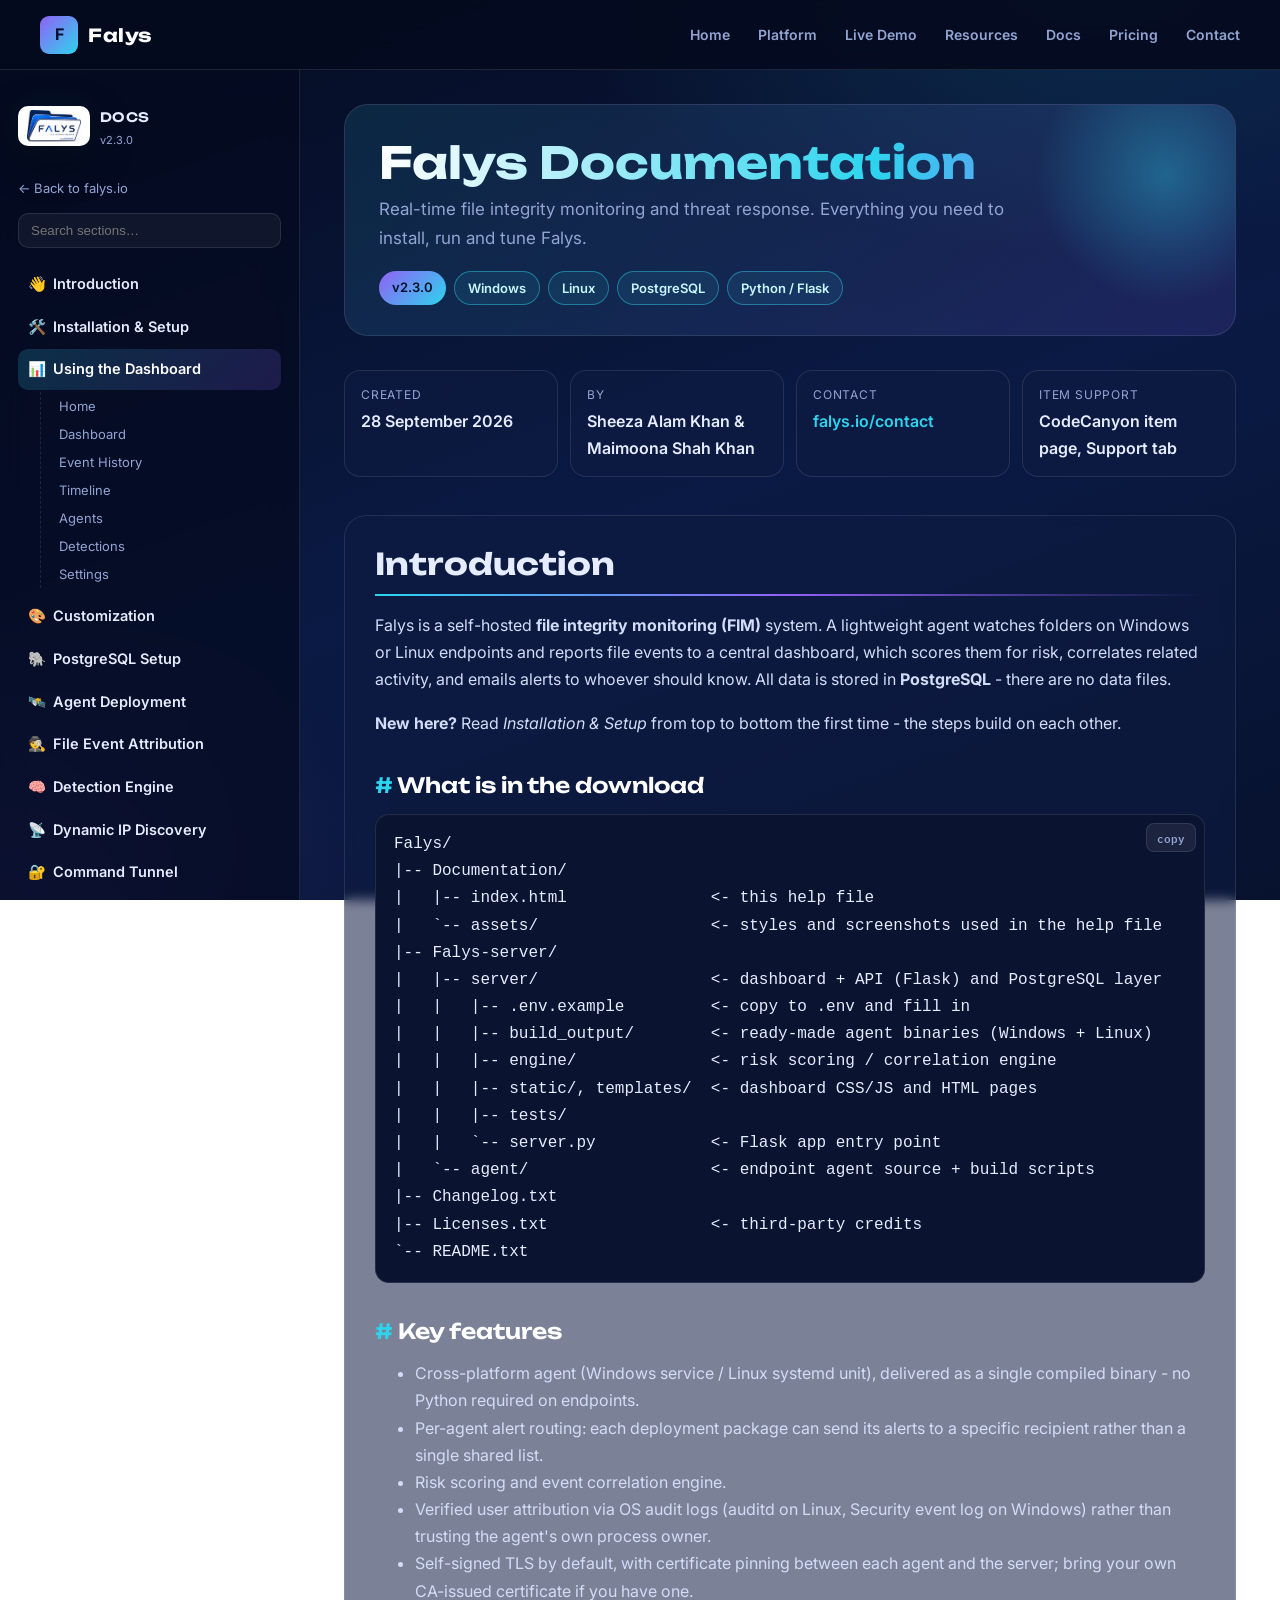
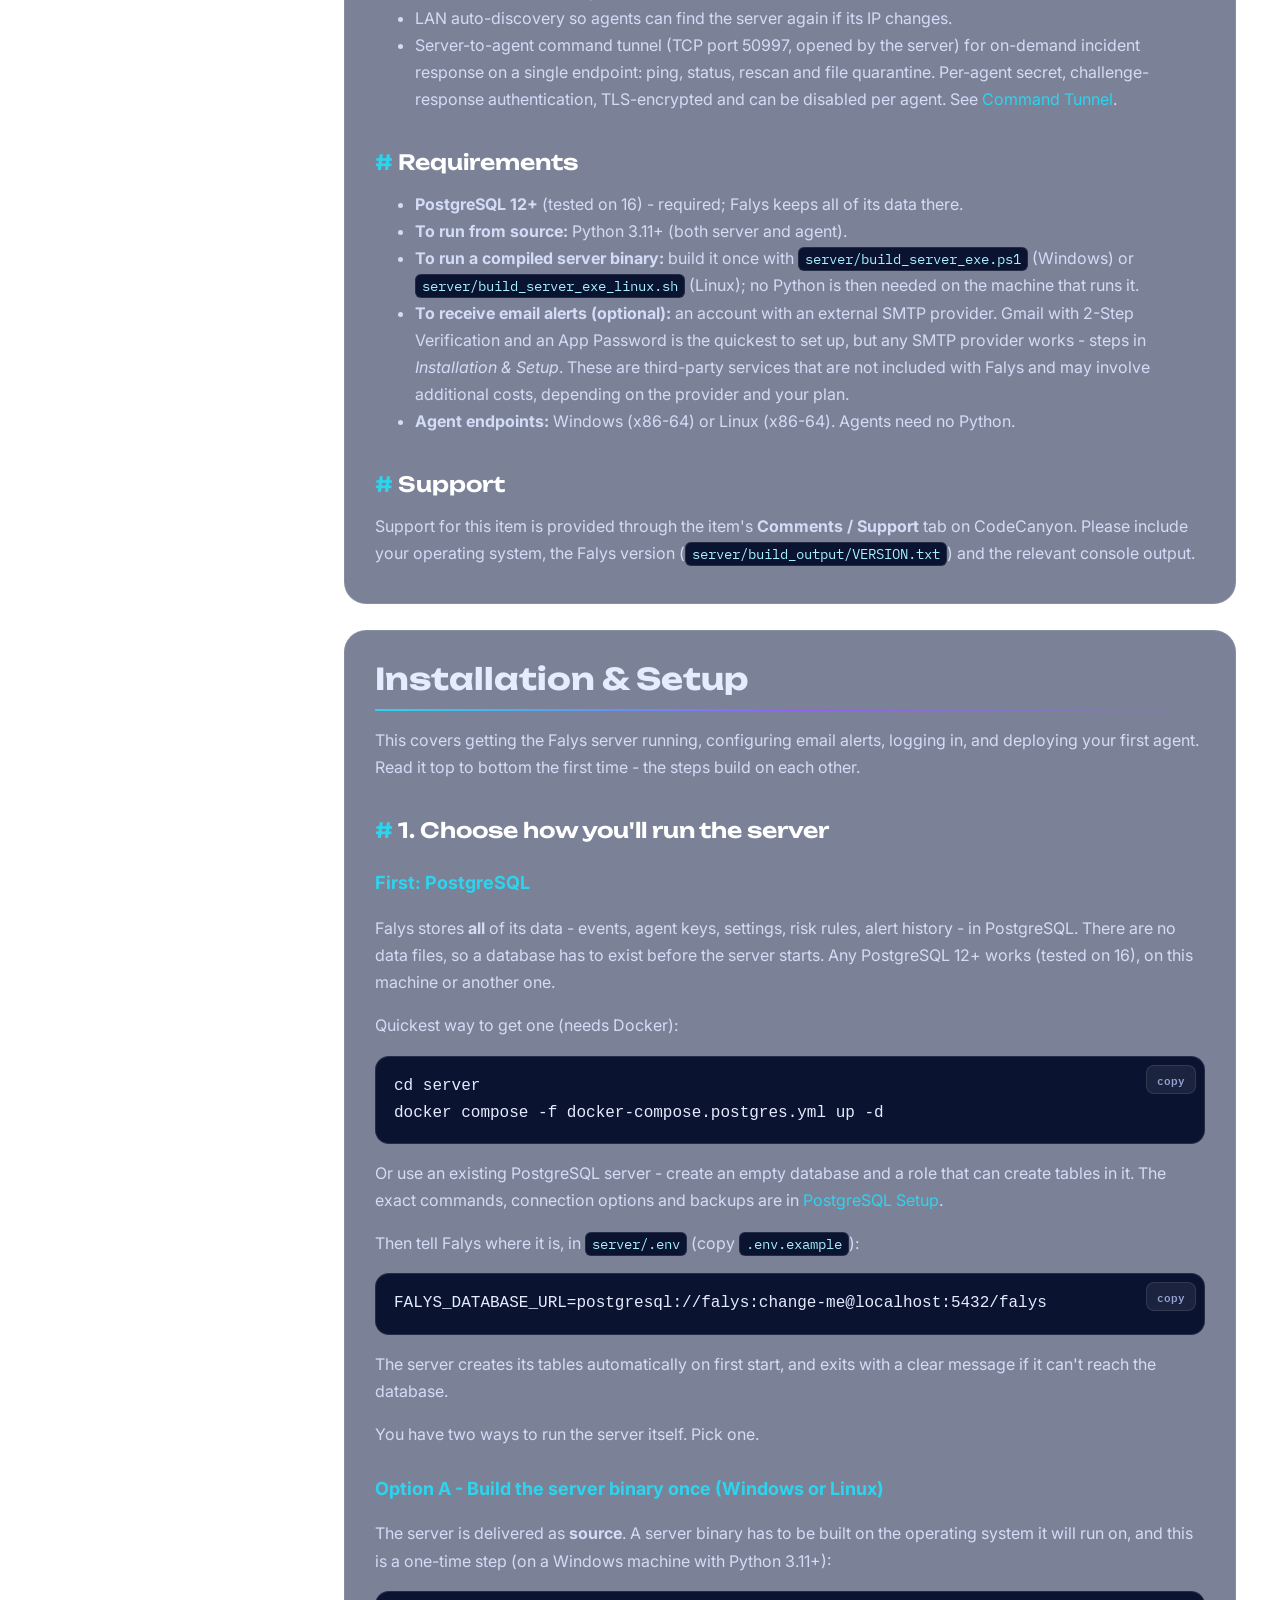
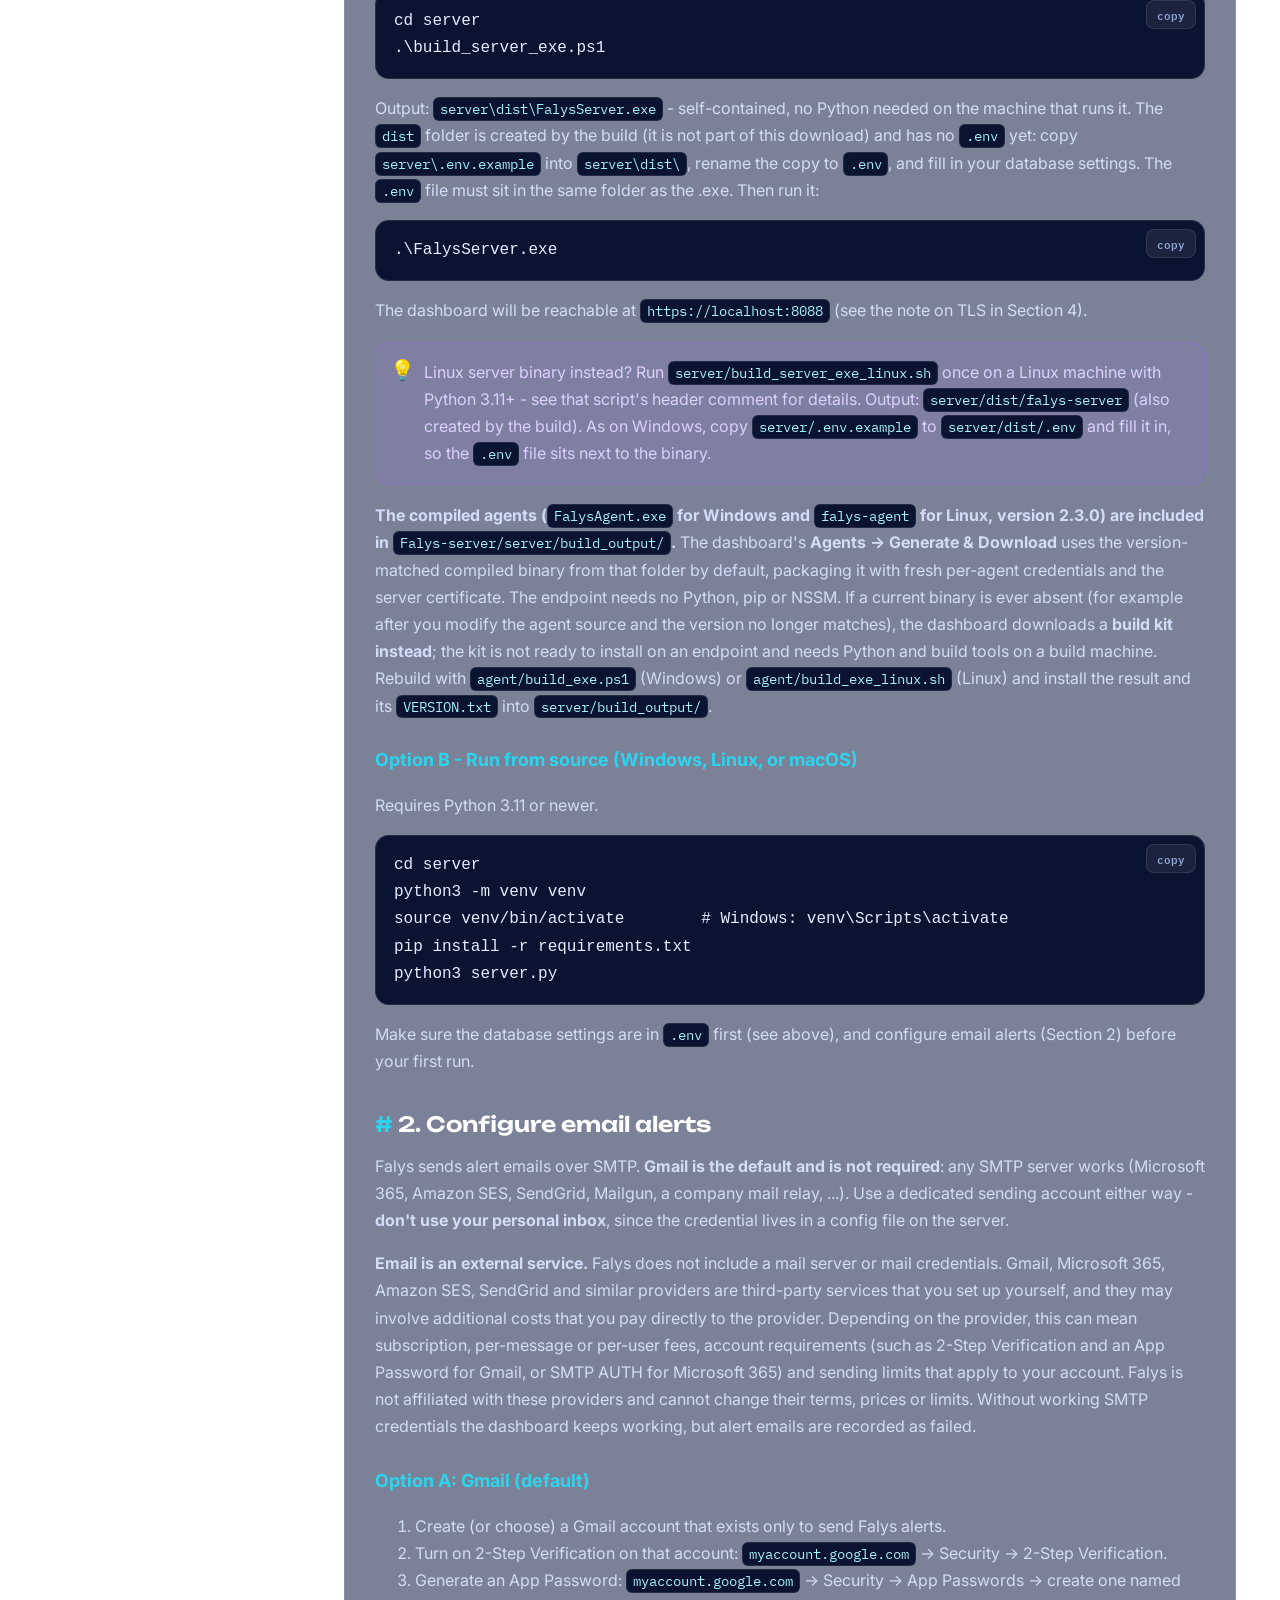
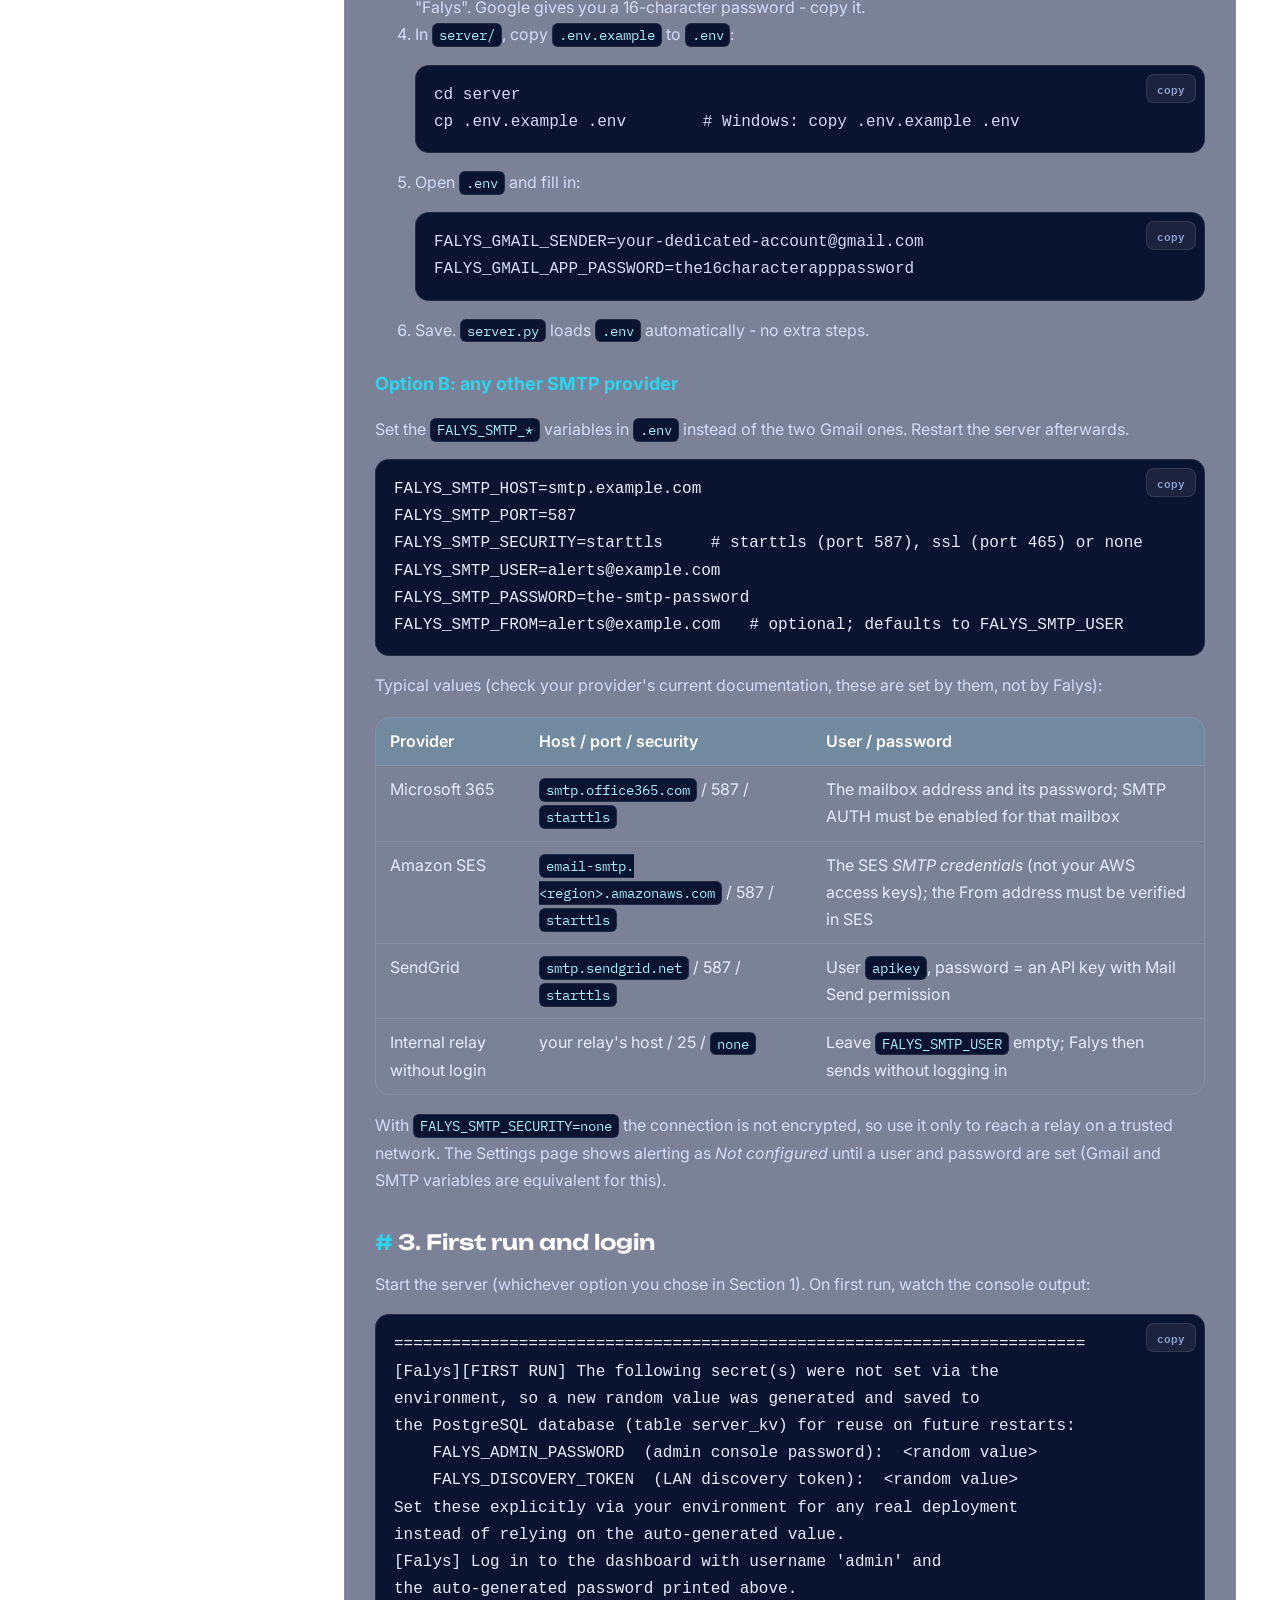
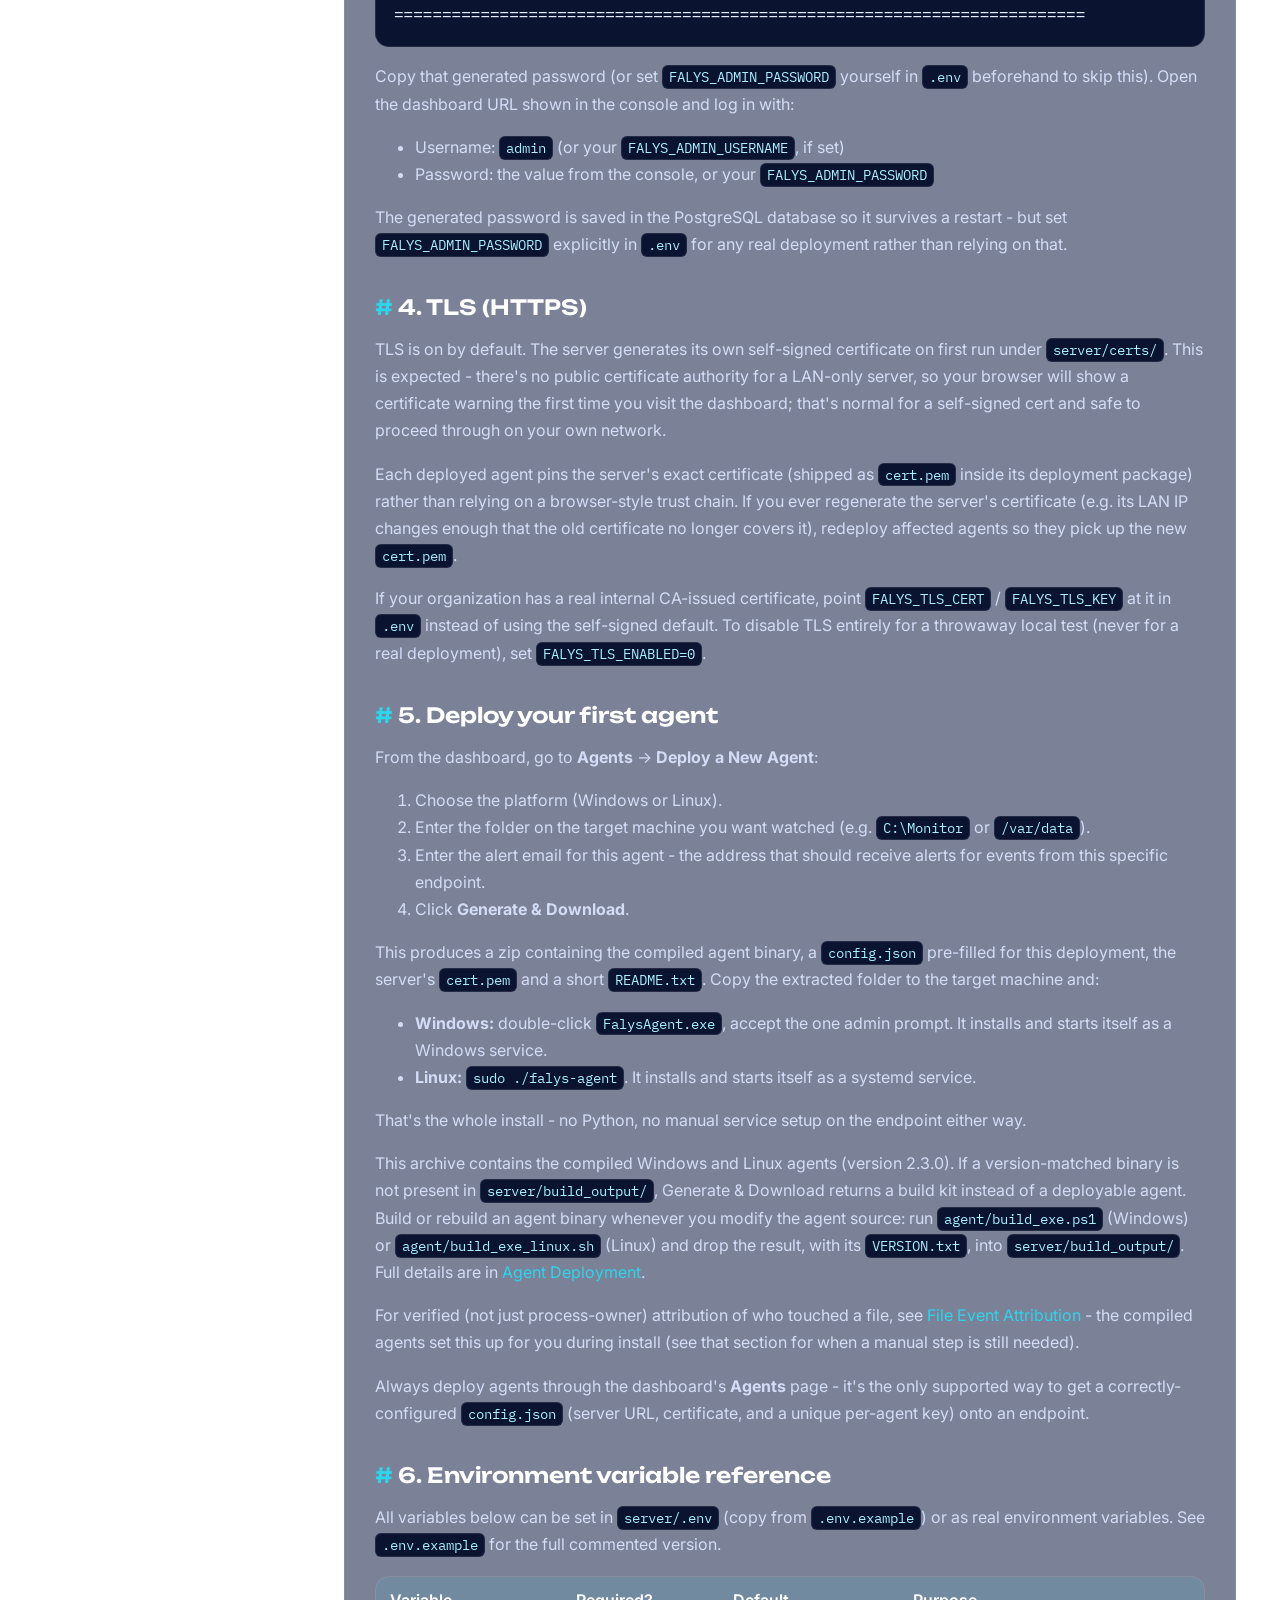
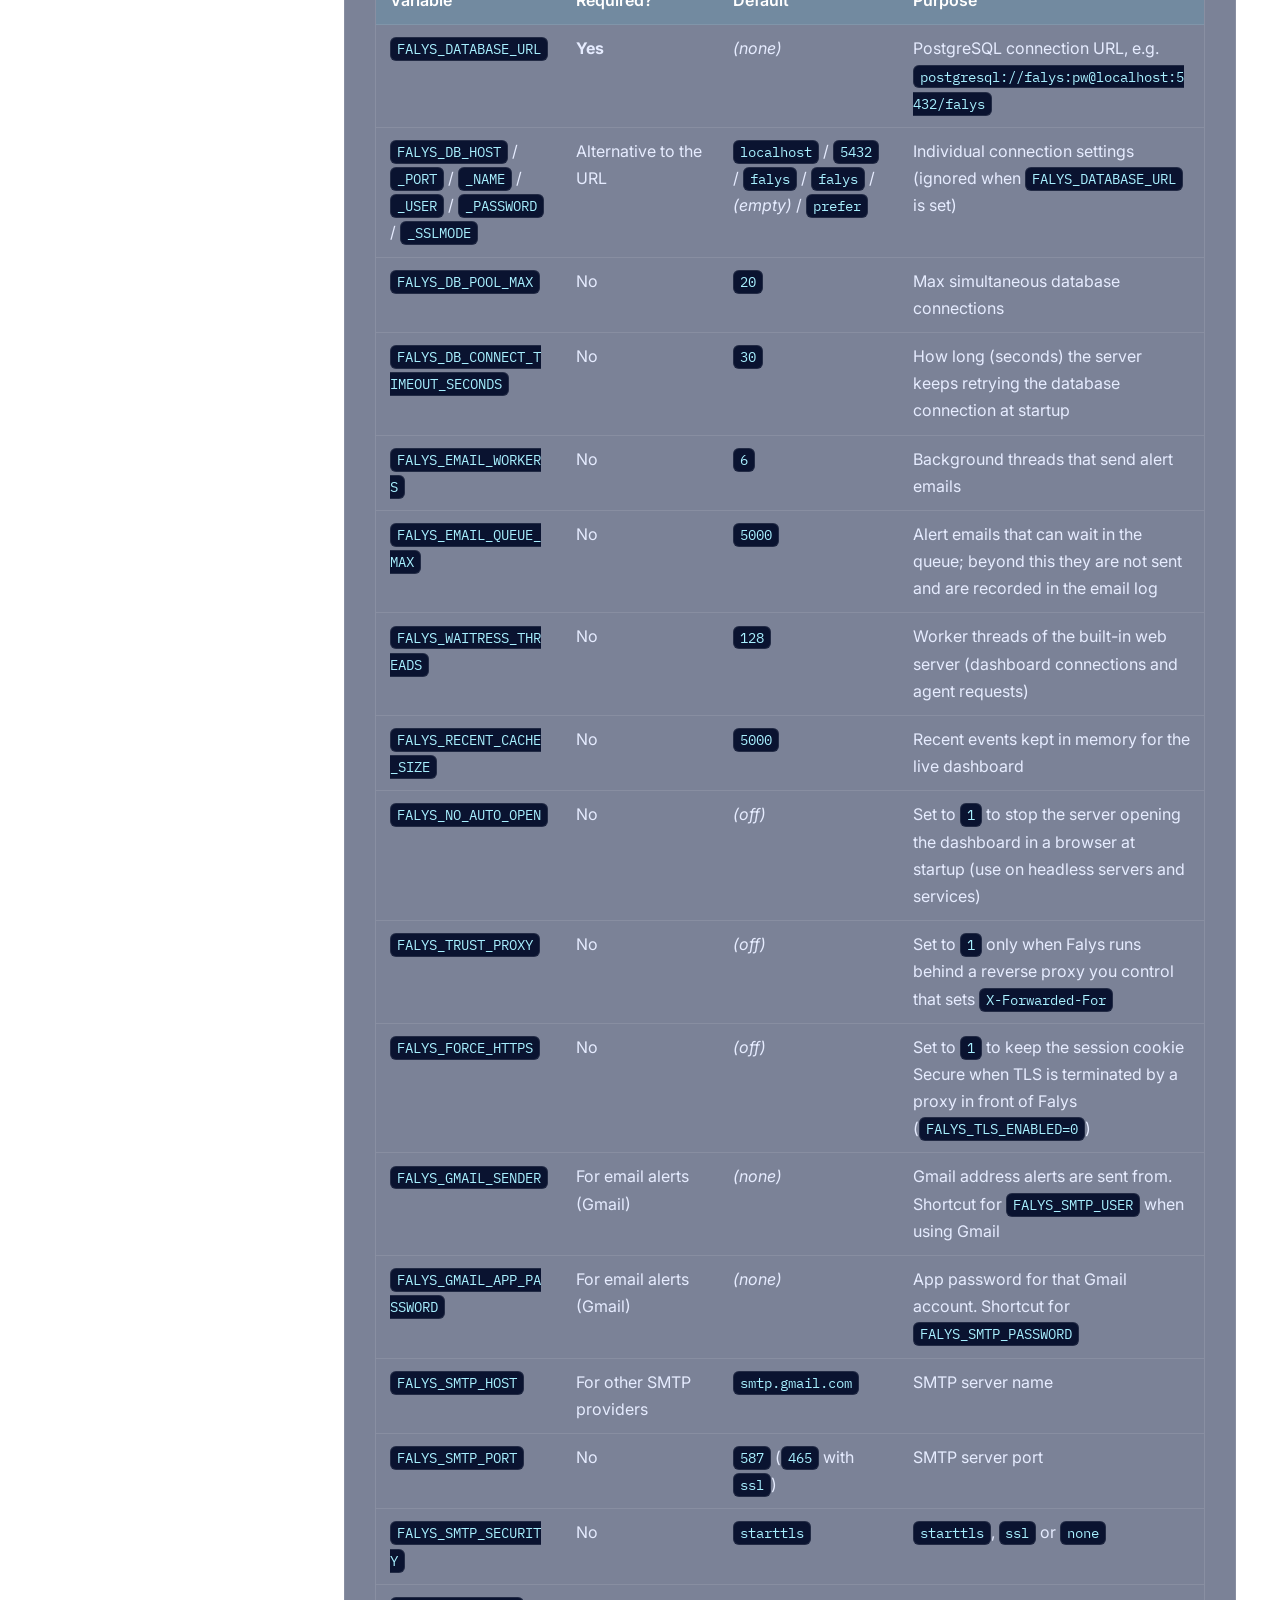
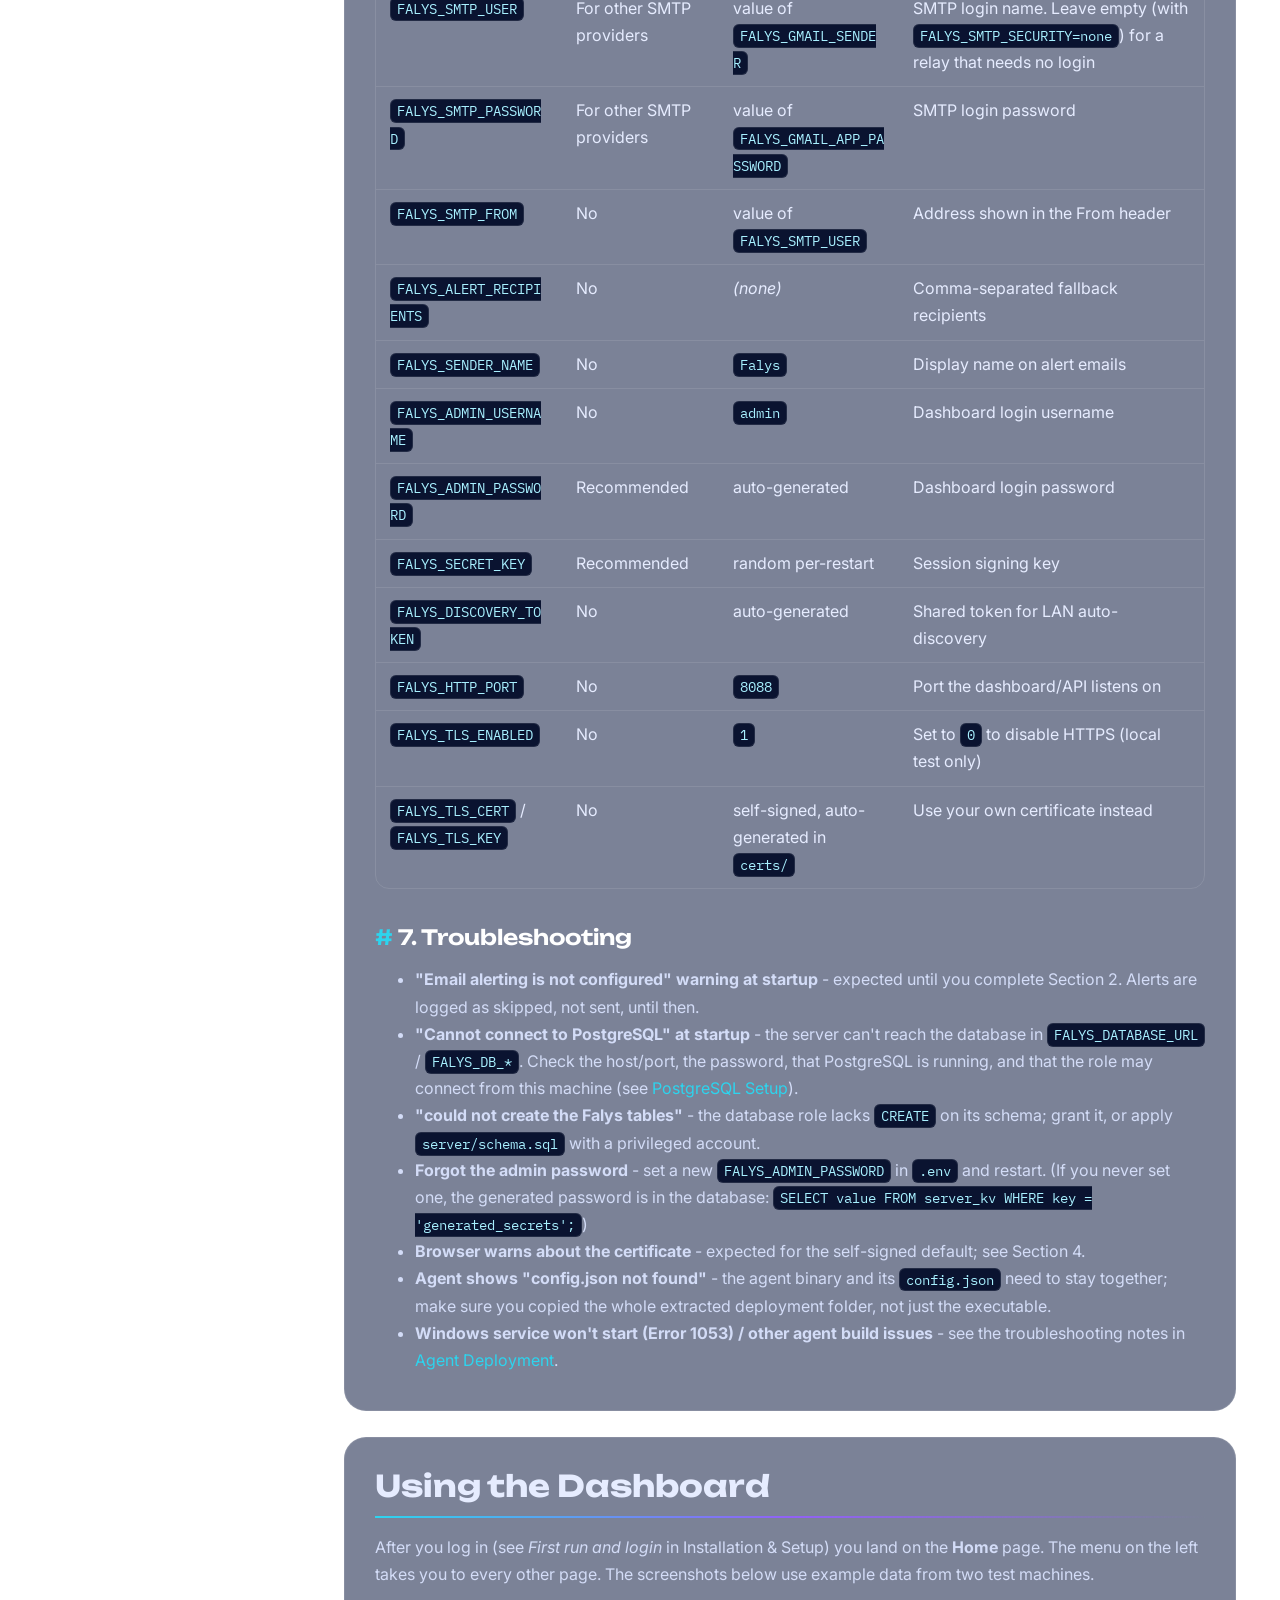
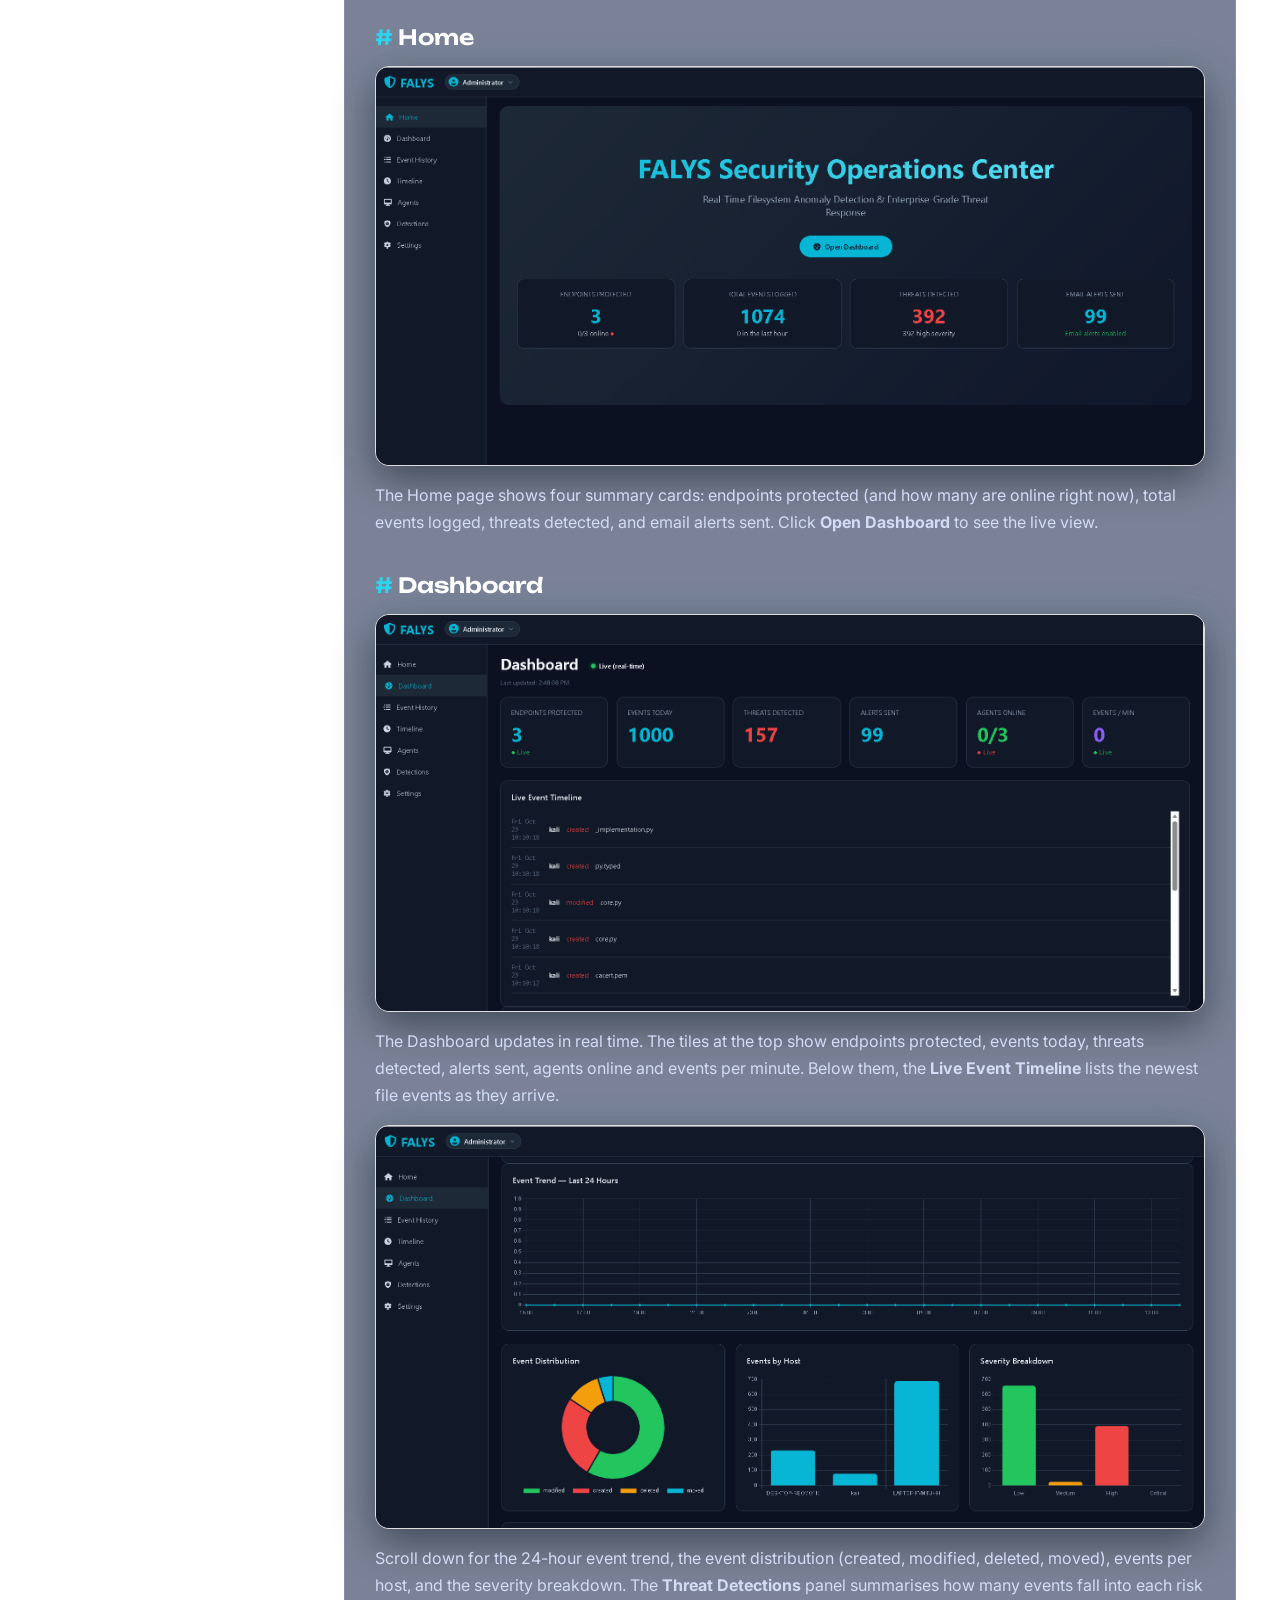
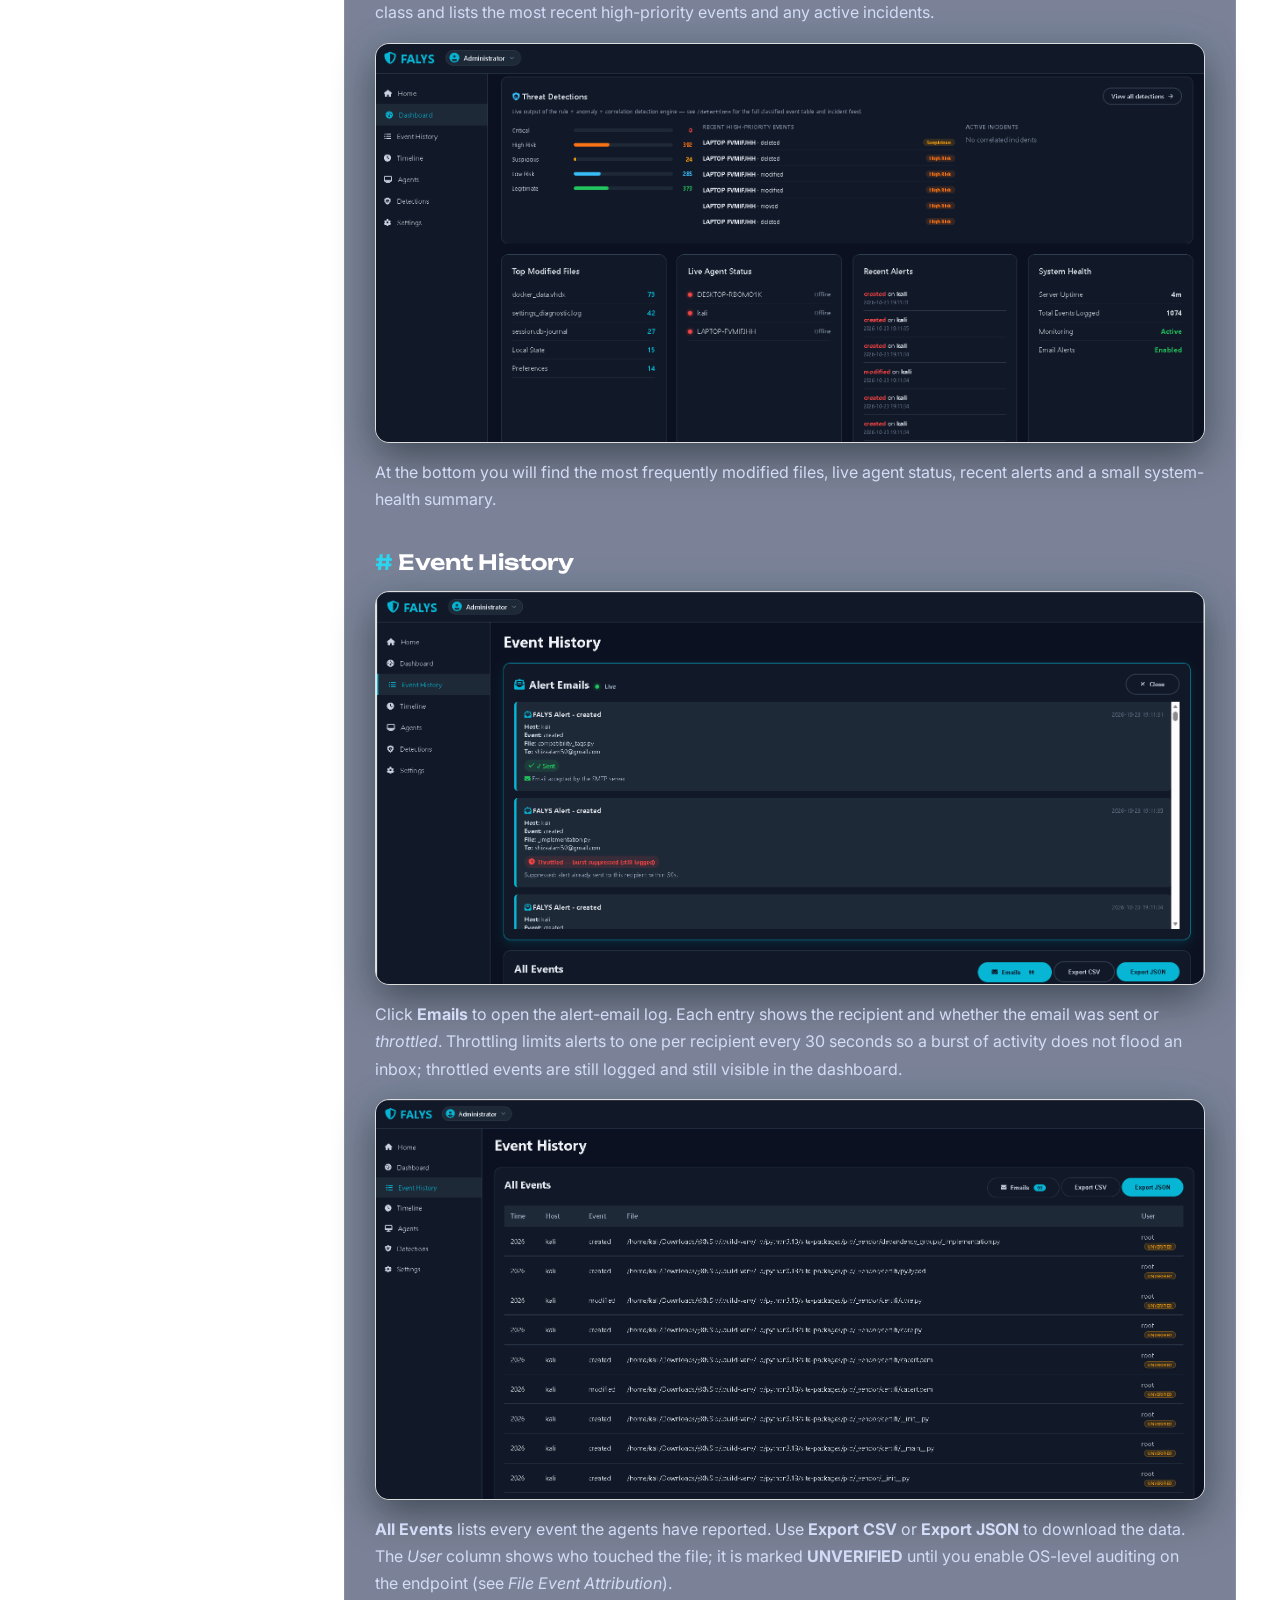
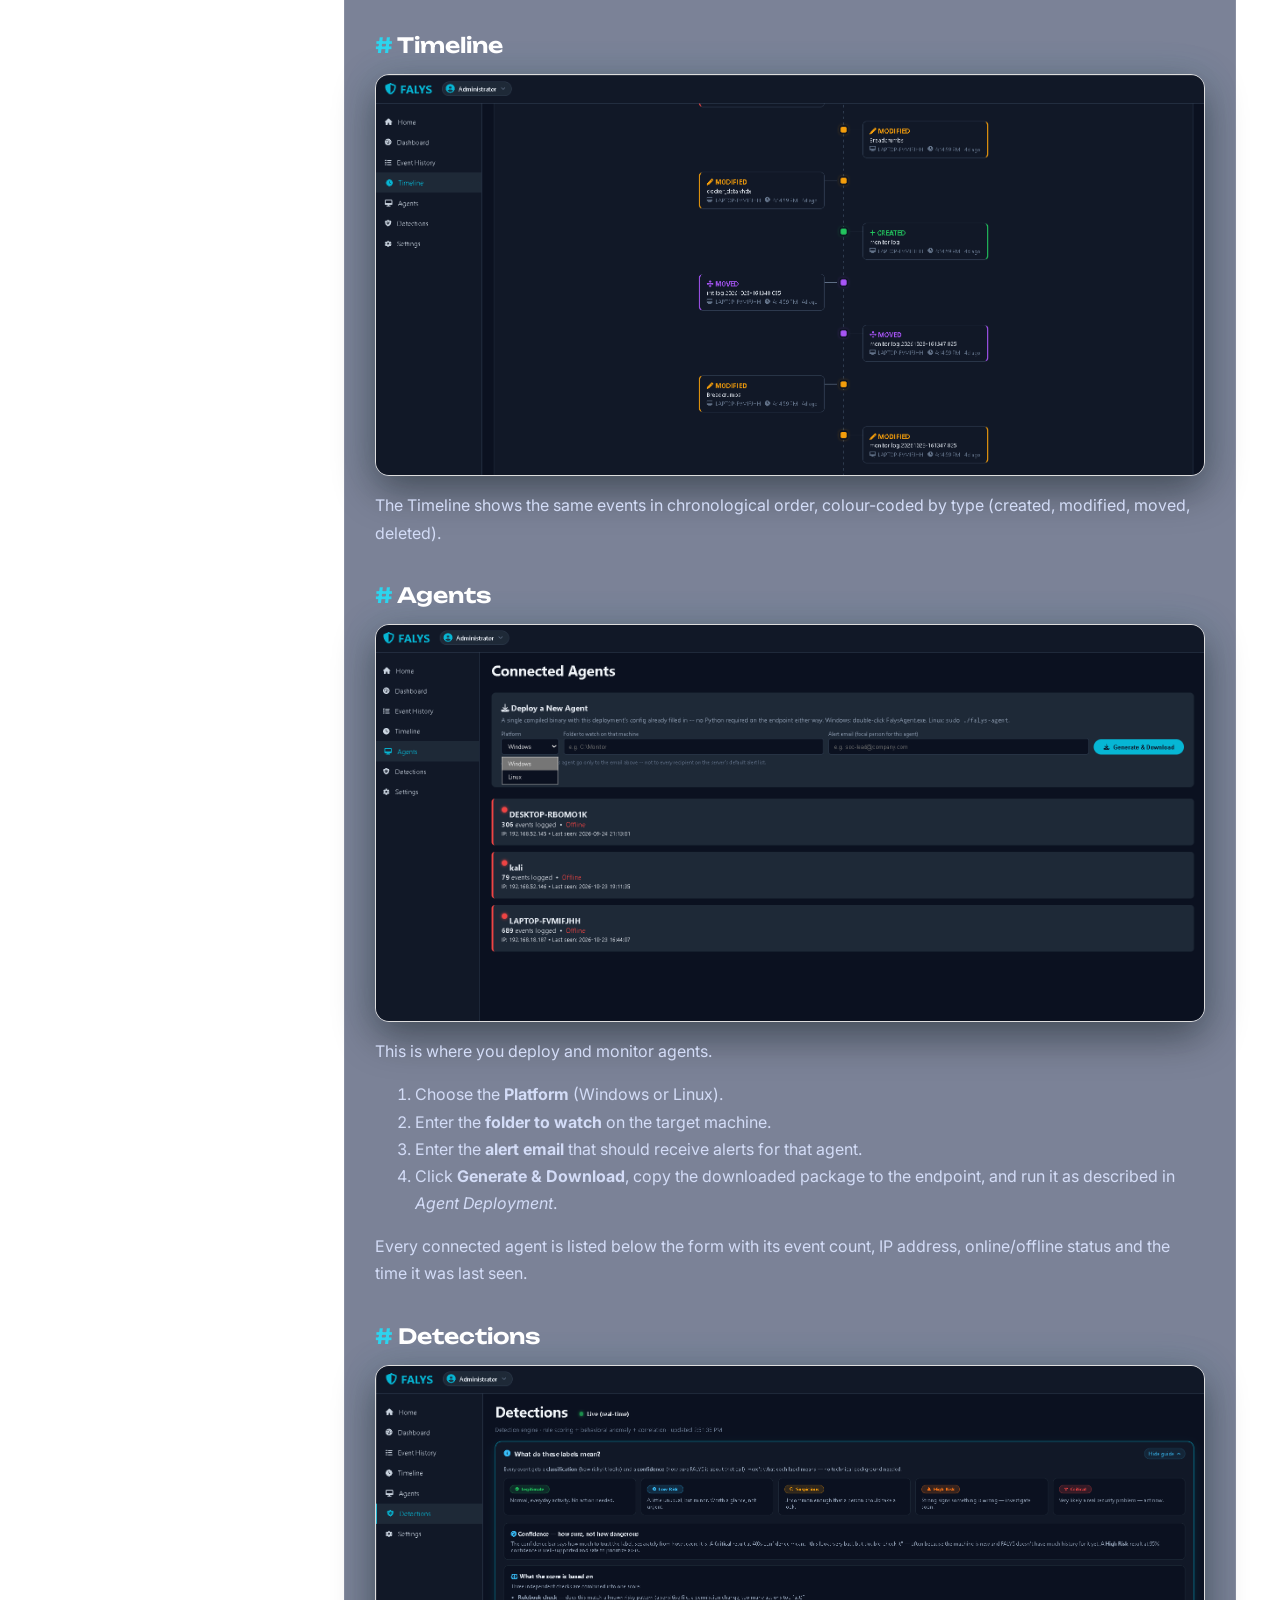
==== commit a05106c6: "Update index.html" ====
--- a/docs/index.html
+++ b/docs/index.html
@@ -213,10 +213,12 @@
 <code>server/build_server_exe.ps1</code> (Windows) or
 <code>server/build_server_exe_linux.sh</code> (Linux); no Python is then
 needed on the machine that runs it.</li>
-<li><strong>To receive email alerts:</strong> an SMTP account. Gmail
-with 2-Step Verification and an App Password is the quickest (free, takes
-a couple of minutes), but any SMTP provider works - steps in
-<em>Installation &amp; Setup</em>.</li>
+<li><strong>To receive email alerts (optional):</strong> an account with an
+external SMTP provider. Gmail with 2-Step Verification and an App Password is
+the quickest to set up, but any SMTP provider works - steps in
+<em>Installation &amp; Setup</em>. These are third-party services that are not
+included with Falys and may involve additional costs, depending on the
+provider and your plan.</li>
 <li><strong>Agent endpoints:</strong> Windows (x86-64) or Linux
 (x86-64). Agents need no Python.</li>
 </ul><h2 id="support">Support</h2><p>Support for this item is provided through the item's <strong>Comments
@@ -280,9 +282,10 @@
 inbox</strong>, since the credential lives in a config file on the
 server.</p><p><strong>Email is an external service.</strong> Falys does not include a mail
 server or mail credentials. Gmail, Microsoft 365, Amazon SES, SendGrid and
-similar providers are third-party services that you set up and pay for (if
-they charge) yourself. Depending on the provider, this can involve costs
-(for example per-message or per-user fees), account requirements (such as
+similar providers are third-party services that you set up yourself, and they
+may involve additional costs that you pay directly to the provider. Depending
+on the provider, this can mean subscription, per-message or per-user fees,
+account requirements (such as
 2-Step Verification and an App Password for Gmail, or SMTP AUTH for Microsoft
 365) and sending limits that apply to your account. Falys is not affiliated
 with these providers and cannot change their terms, prices or limits. Without
@@ -1919,7 +1922,7 @@
 </table><p>Python itself is used under the <a href="https://docs.python.org/3/license.html">PSF License</a>. The
 dashboard pages load Font Awesome from a public CDN (cdnjs.cloudflare.com);
 it is pinned to version 6.5.1 with a Subresource Integrity (SRI) hash and
-is not bundled in the download. Chart.js 4.4.1 is bundled
+is not bundled in the download. Chart.js 4.4.1 is bundled as an unminified, readable build
 (<code>server/static/chart.umd.js</code>), so the charts need no internet
 access, and its script tags carry an SRI hash too. In both cases the browser
 refuses the file if it does not match the hash. Without internet access the
--- a/docs/docs.css
+++ b/docs/docs.css
@@ -114,6 +114,7 @@
 #toc a[href="#file-event-attribution"]::before{content:"🕵️"}
 #toc a[href="#detection-engine"]::before{content:"🧠"}
 #toc a[href="#dynamic-ip-discovery"]::before{content:"📡"}
+#toc a[href="#command-tunnel"]::before{content:"🔐"}
 #toc a[href="#credits"]::before,#toc a[href="#credits--third-party-licenses"]::before{content:"💙"}
 #toc>ul>li.active>a{background:linear-gradient(135deg,rgba(45,212,238,.18),rgba(145,97,245,.18));color:#fff}
 #toc li ul{display:none;margin:2px 0 8px 22px;padding-left:10px;border-left:1px dashed var(--line)}
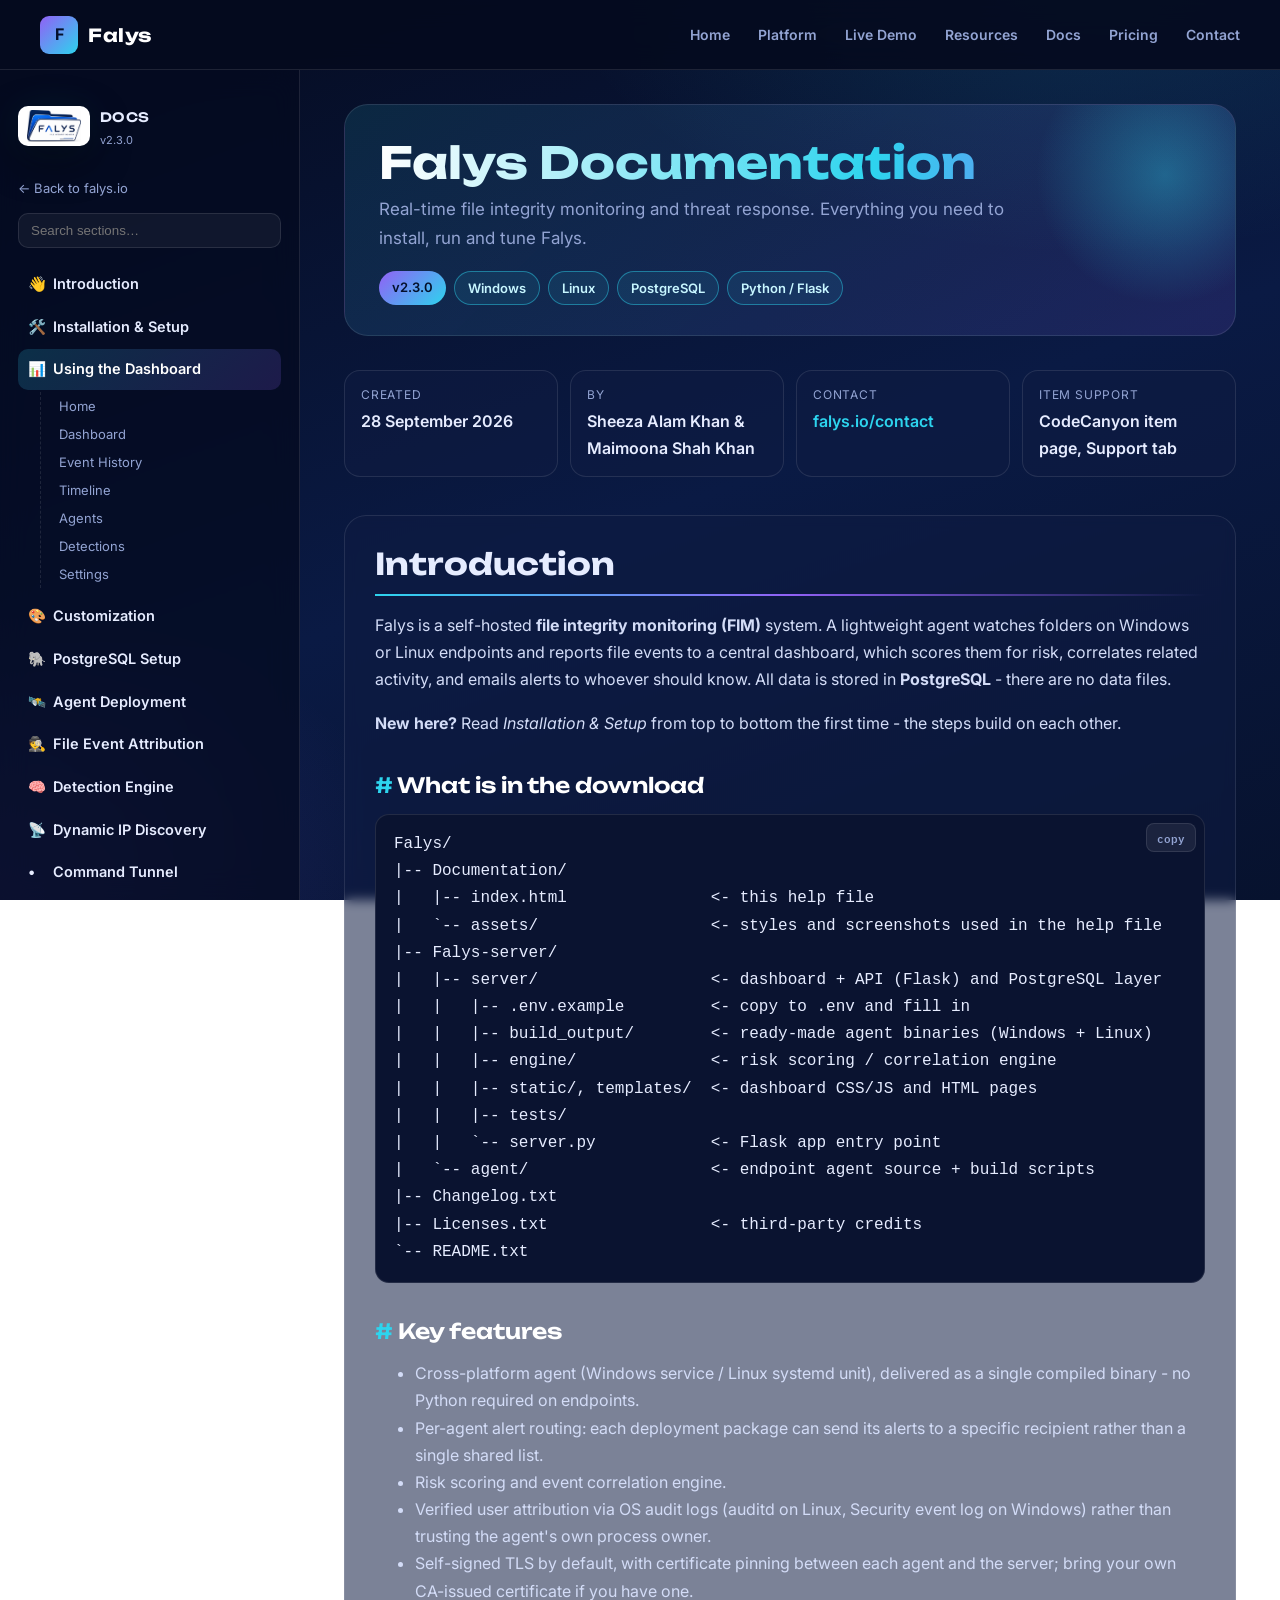
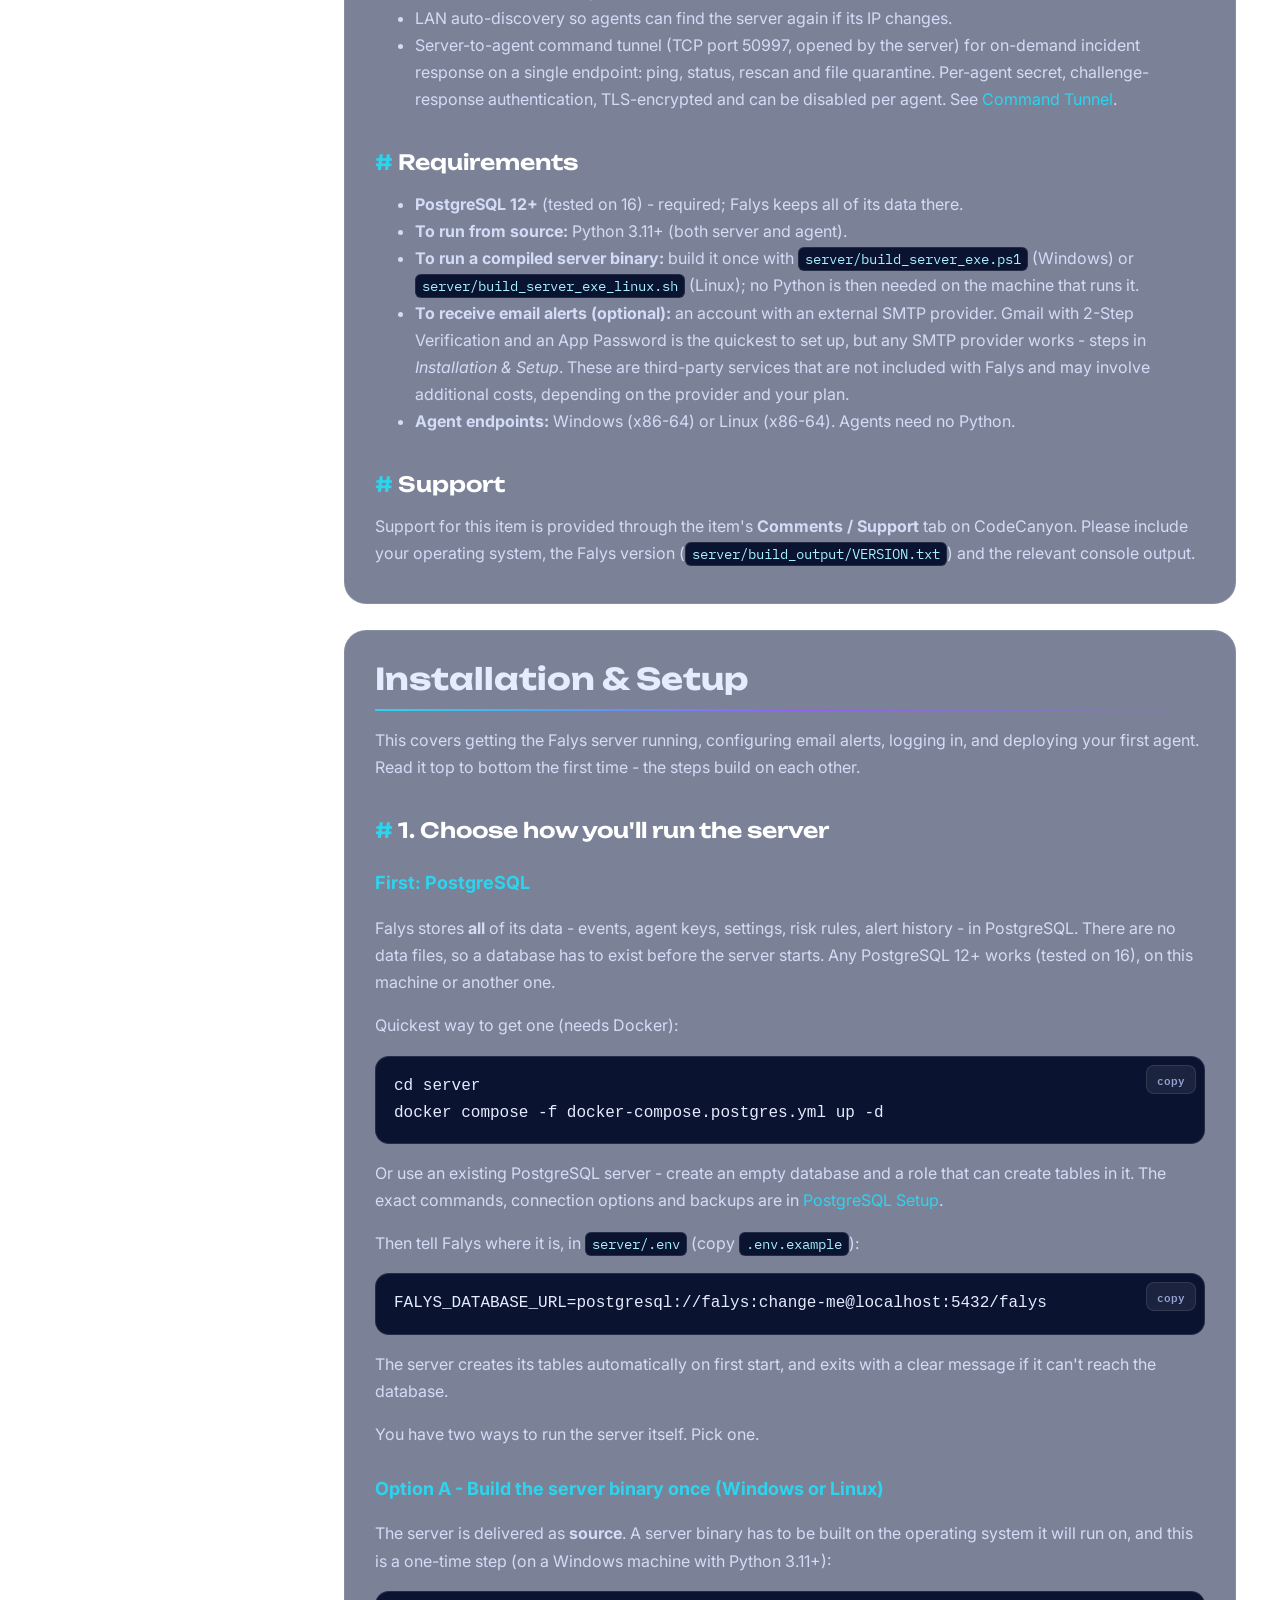
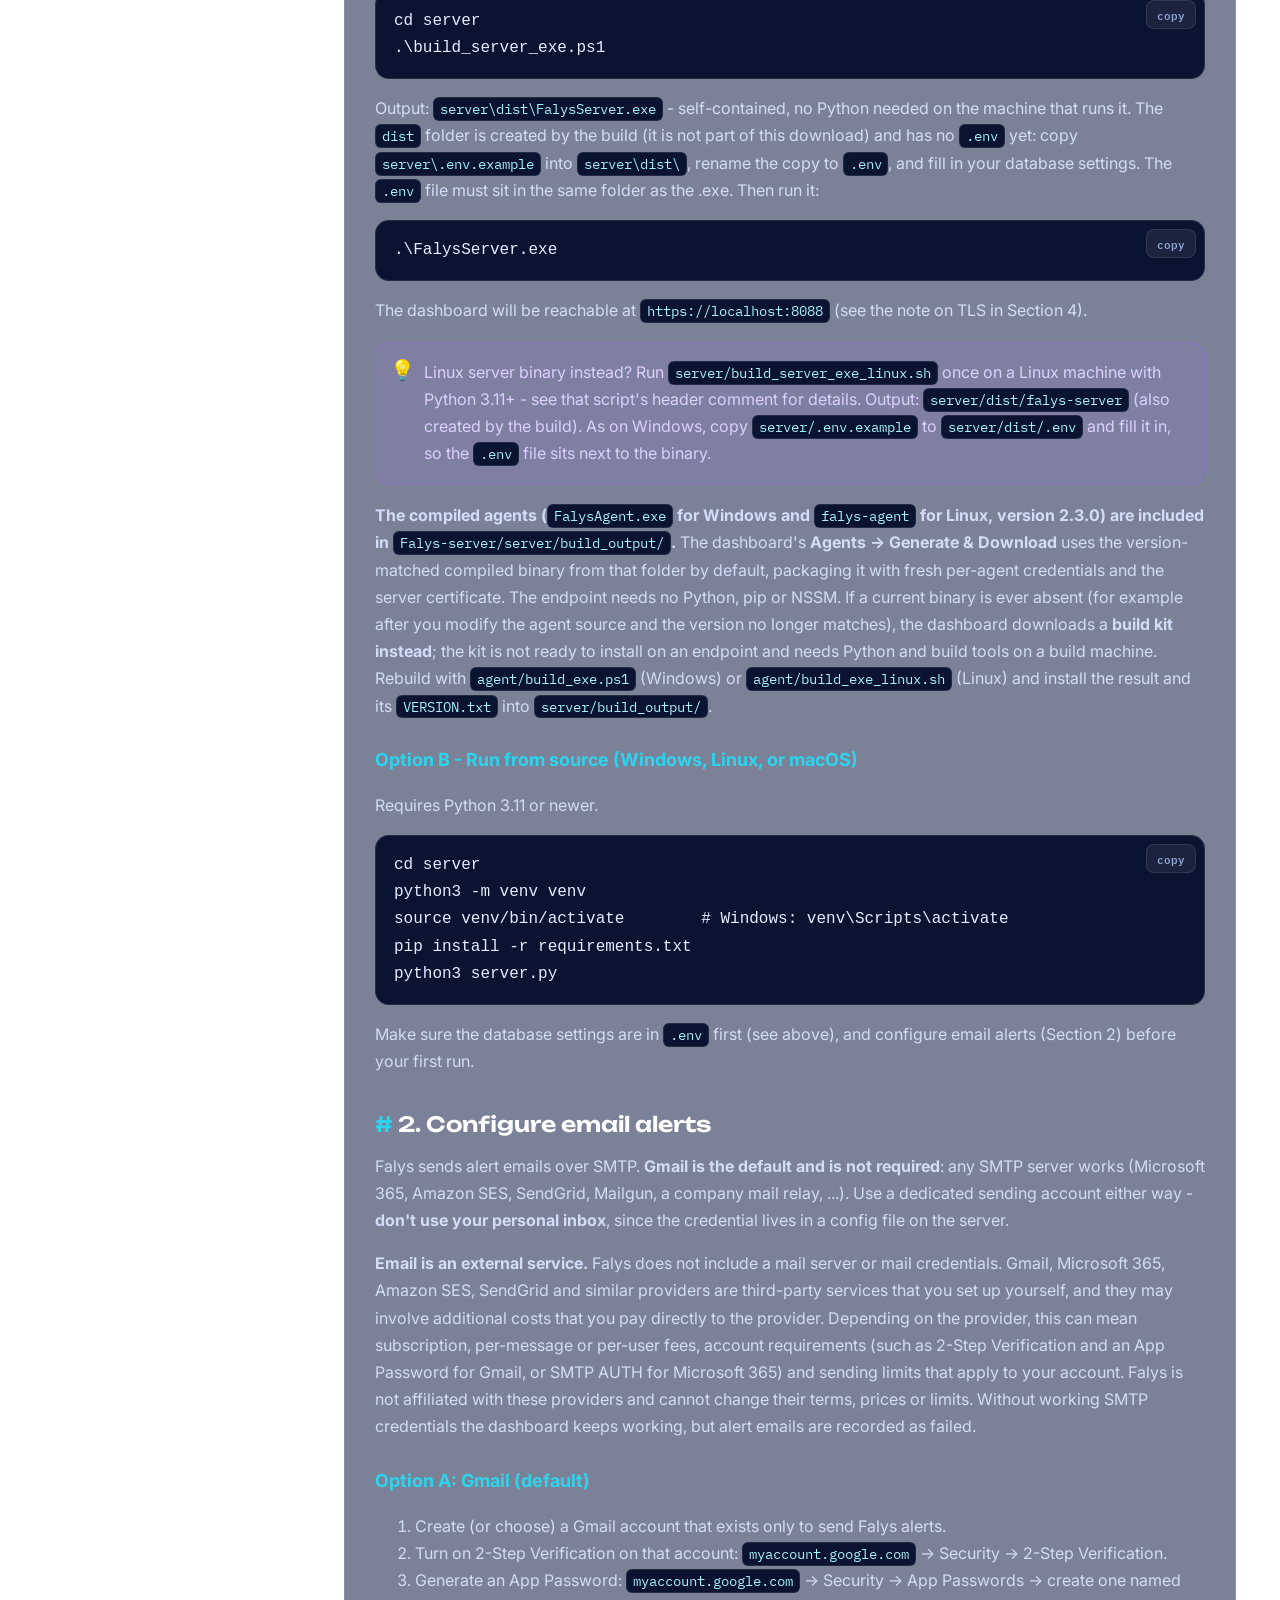
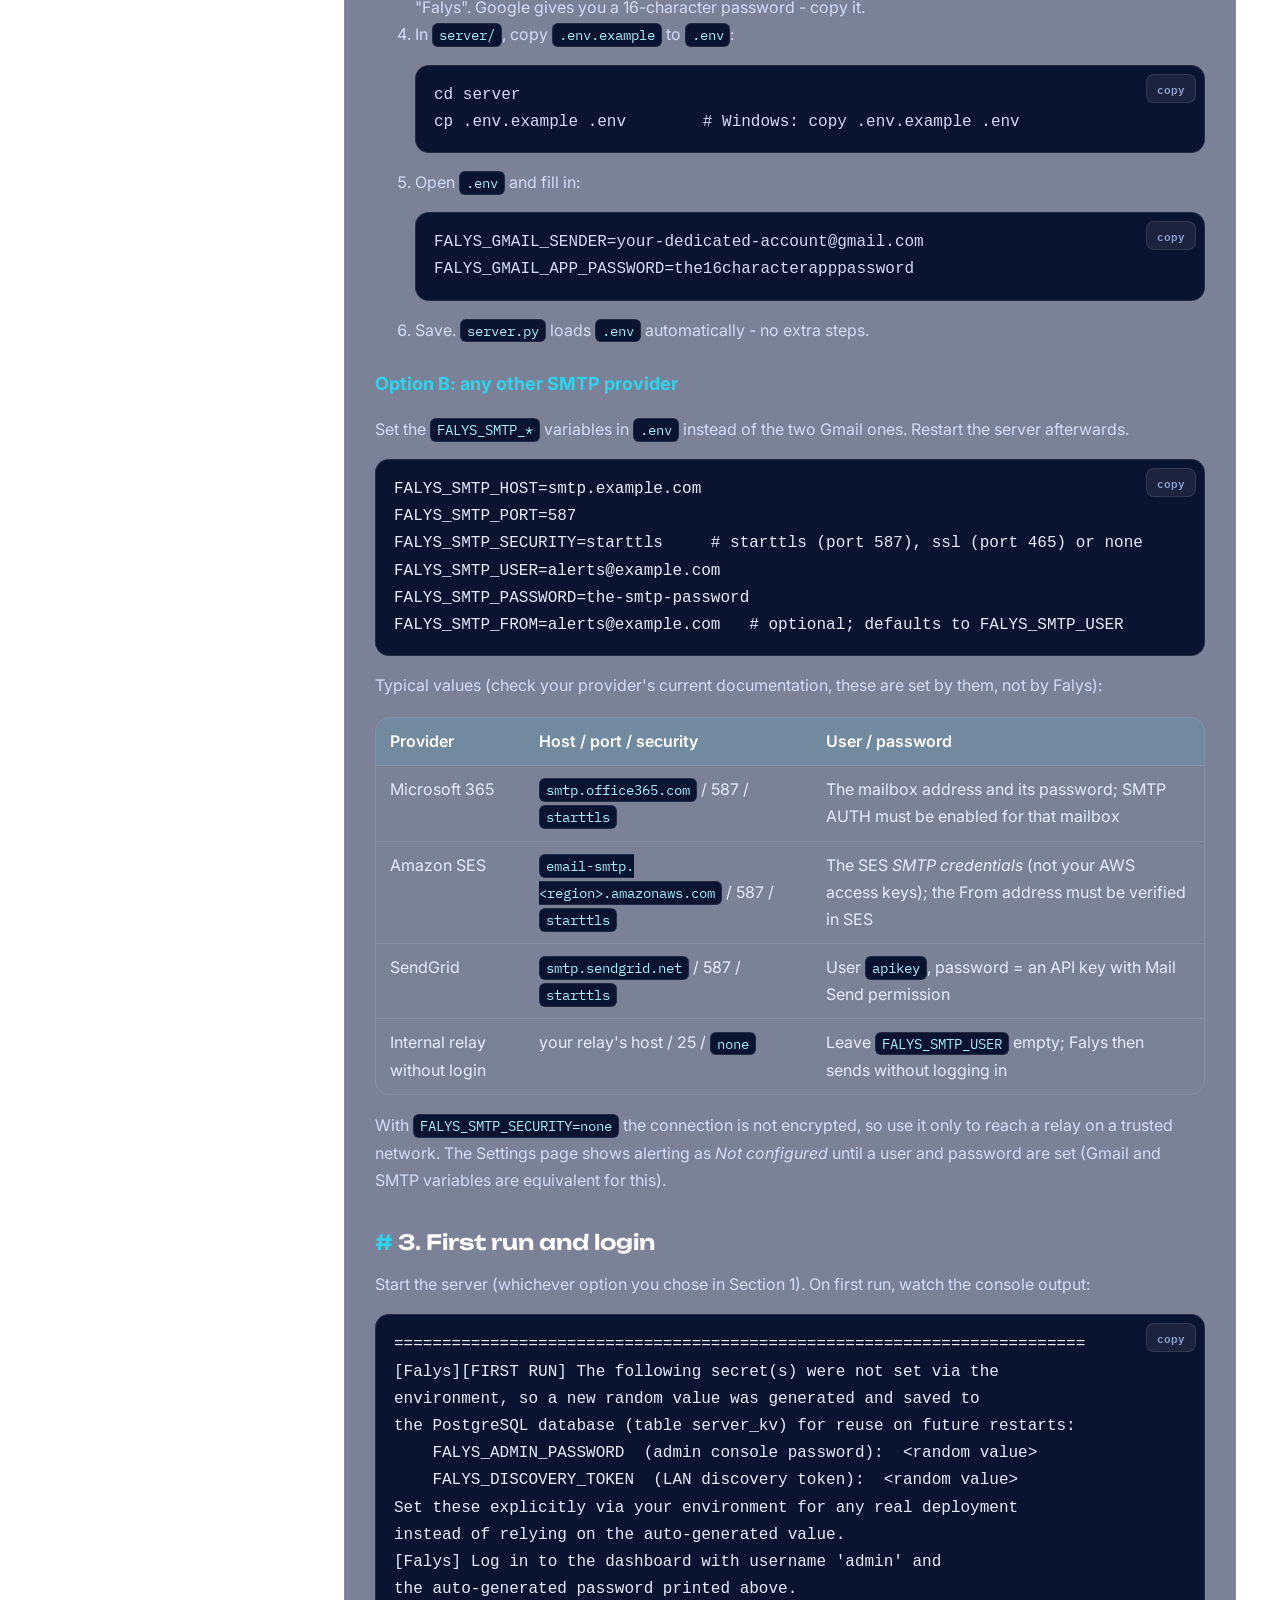
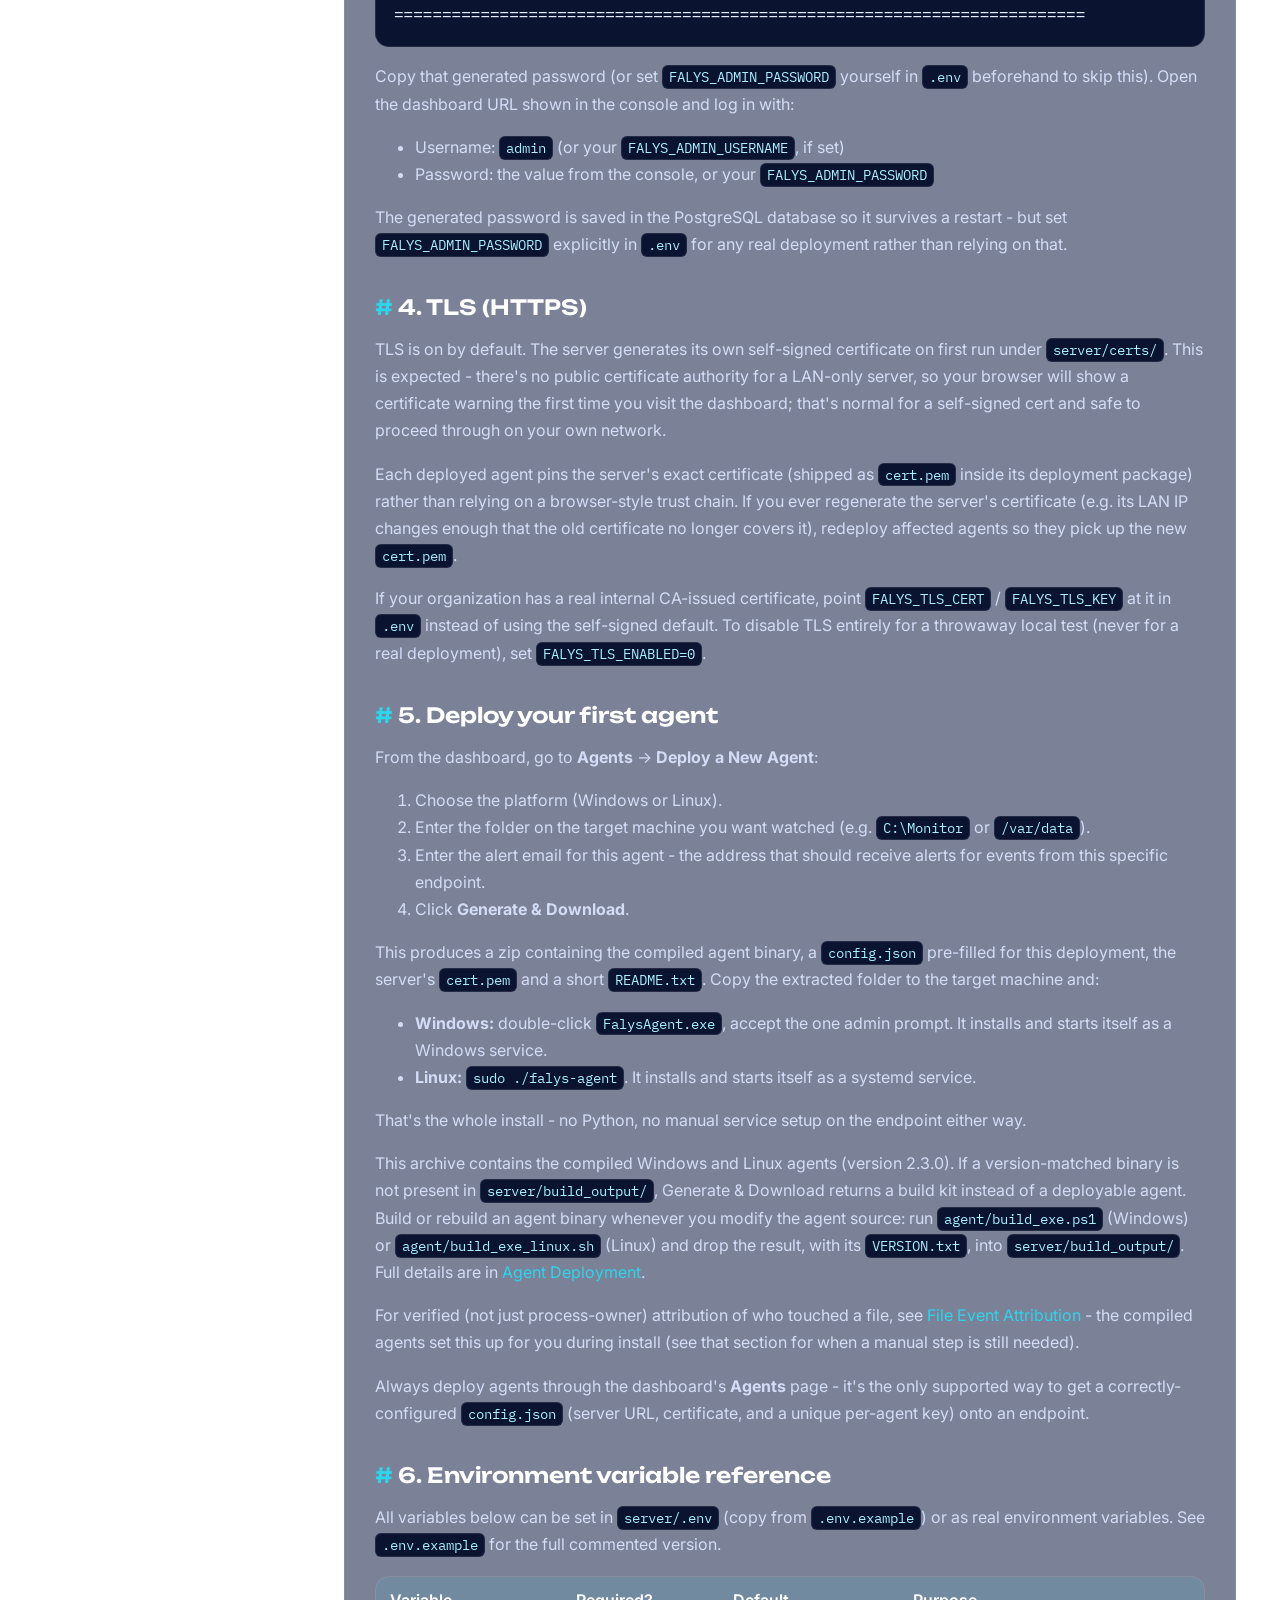
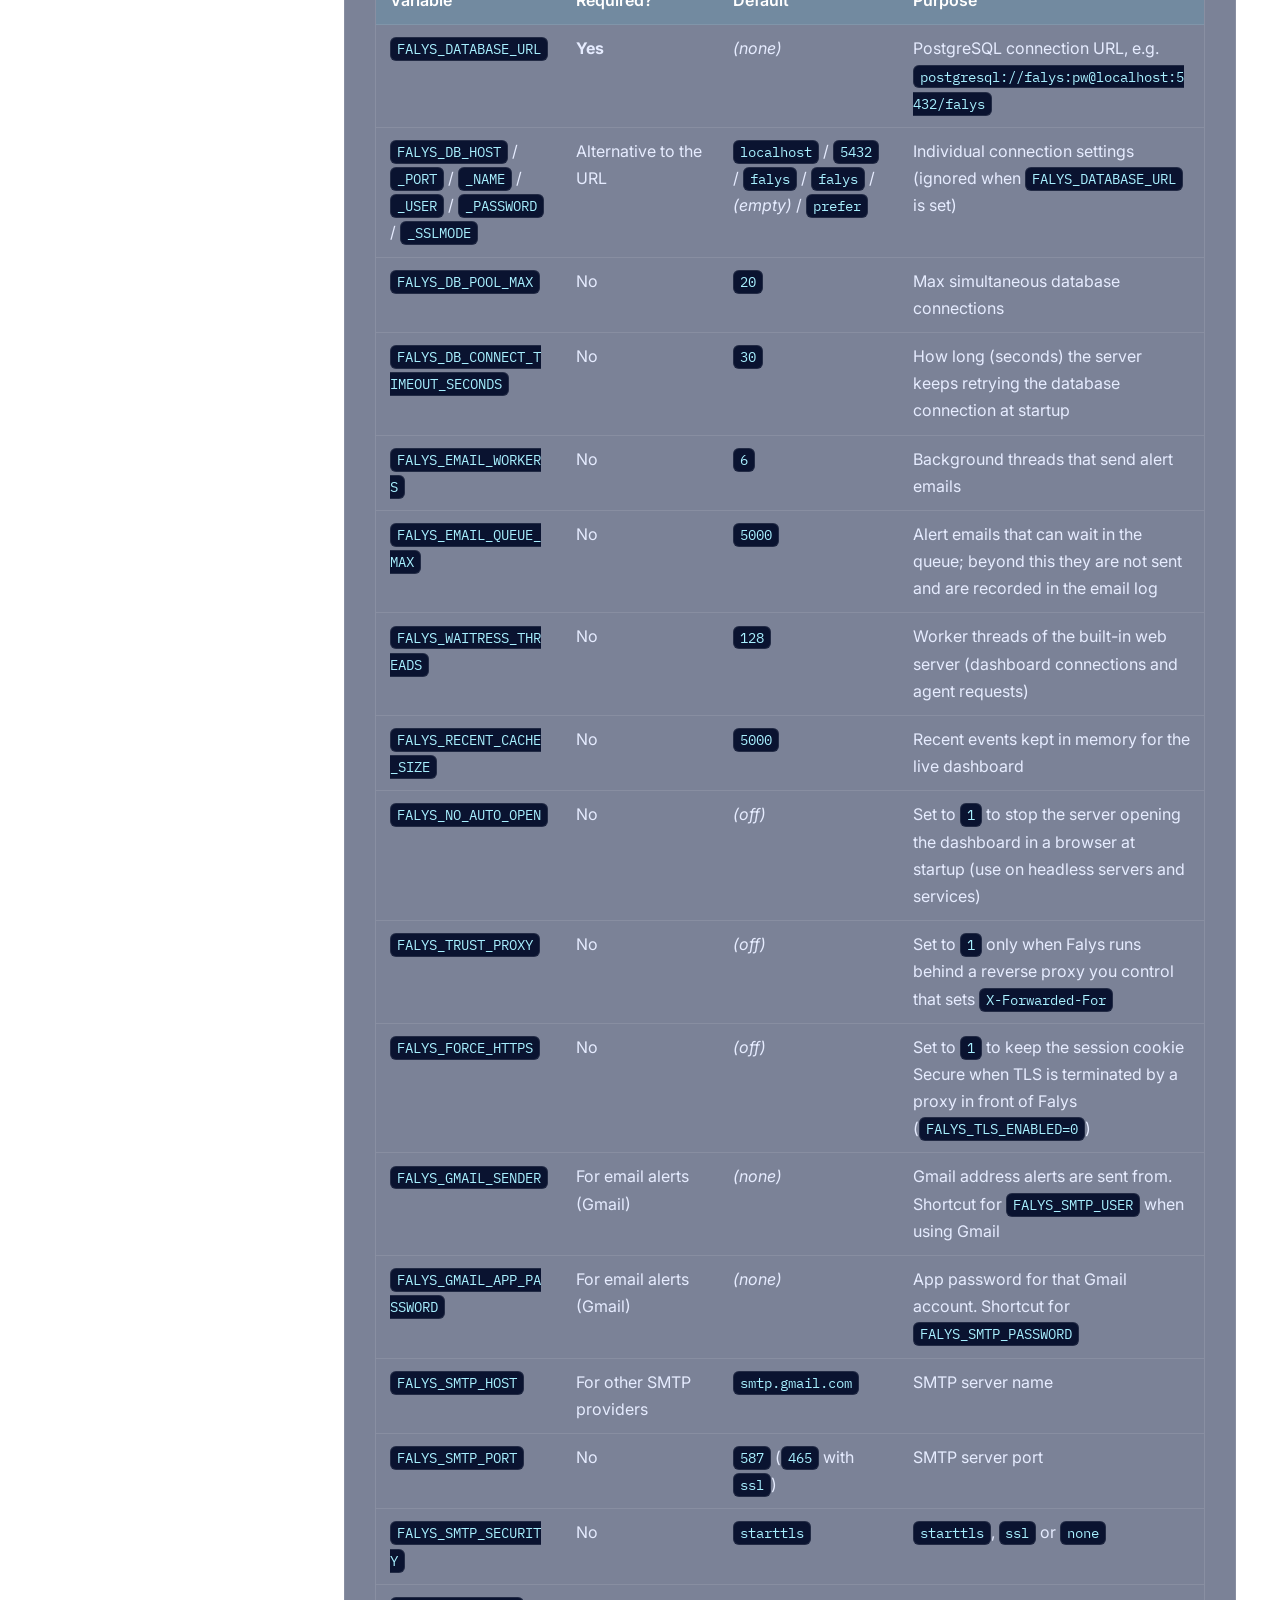
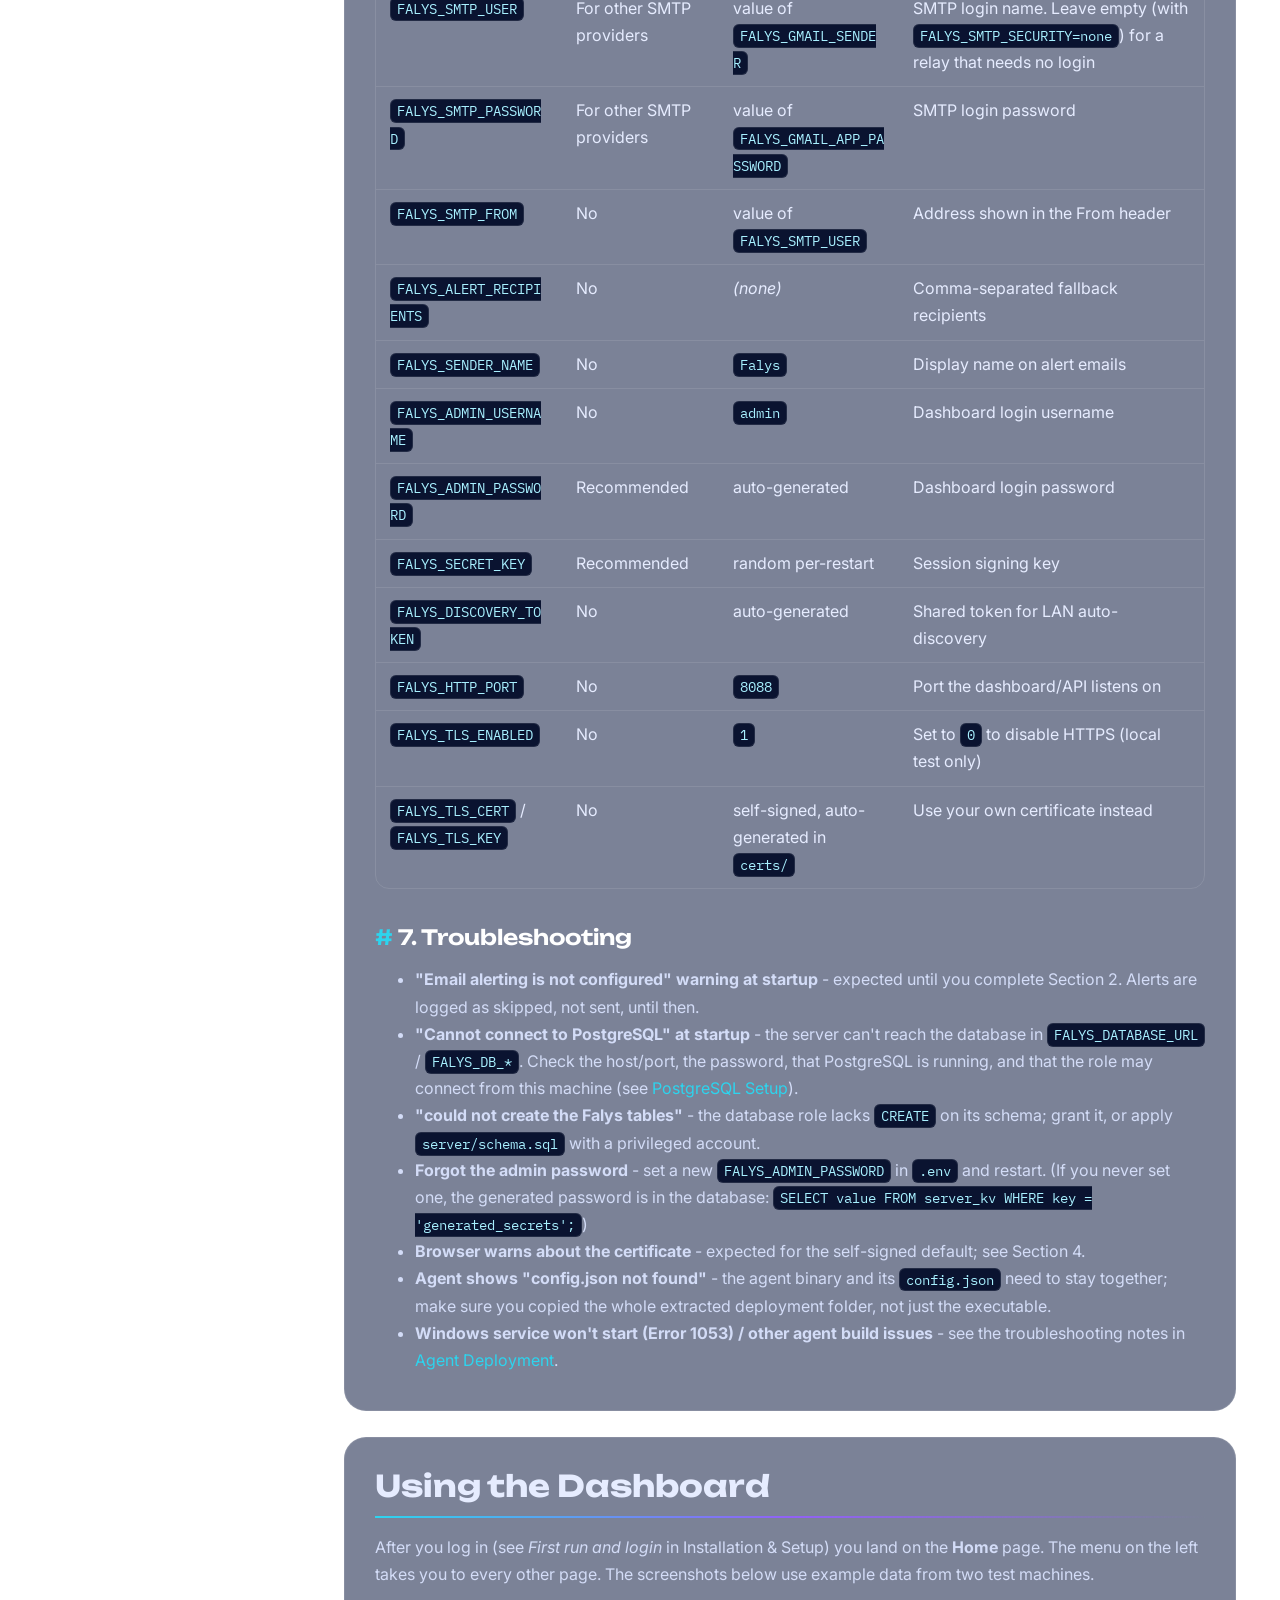
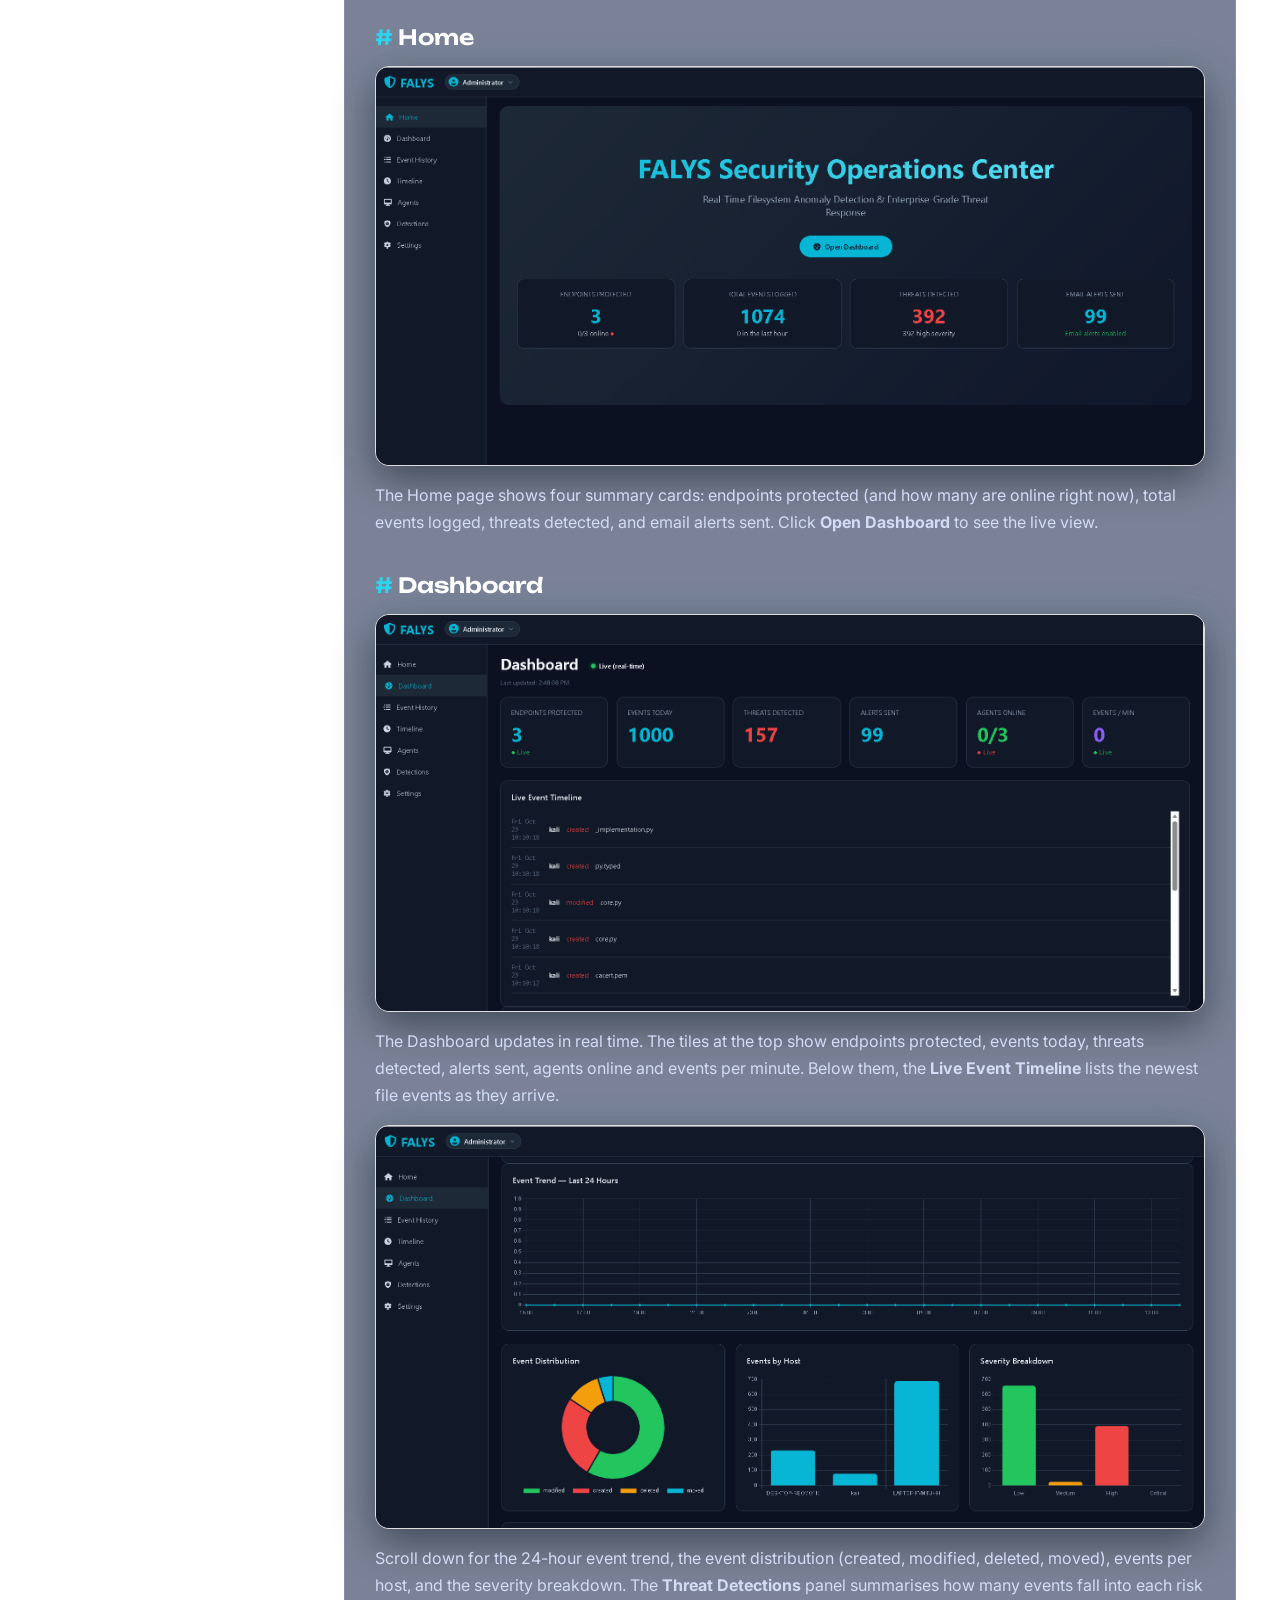
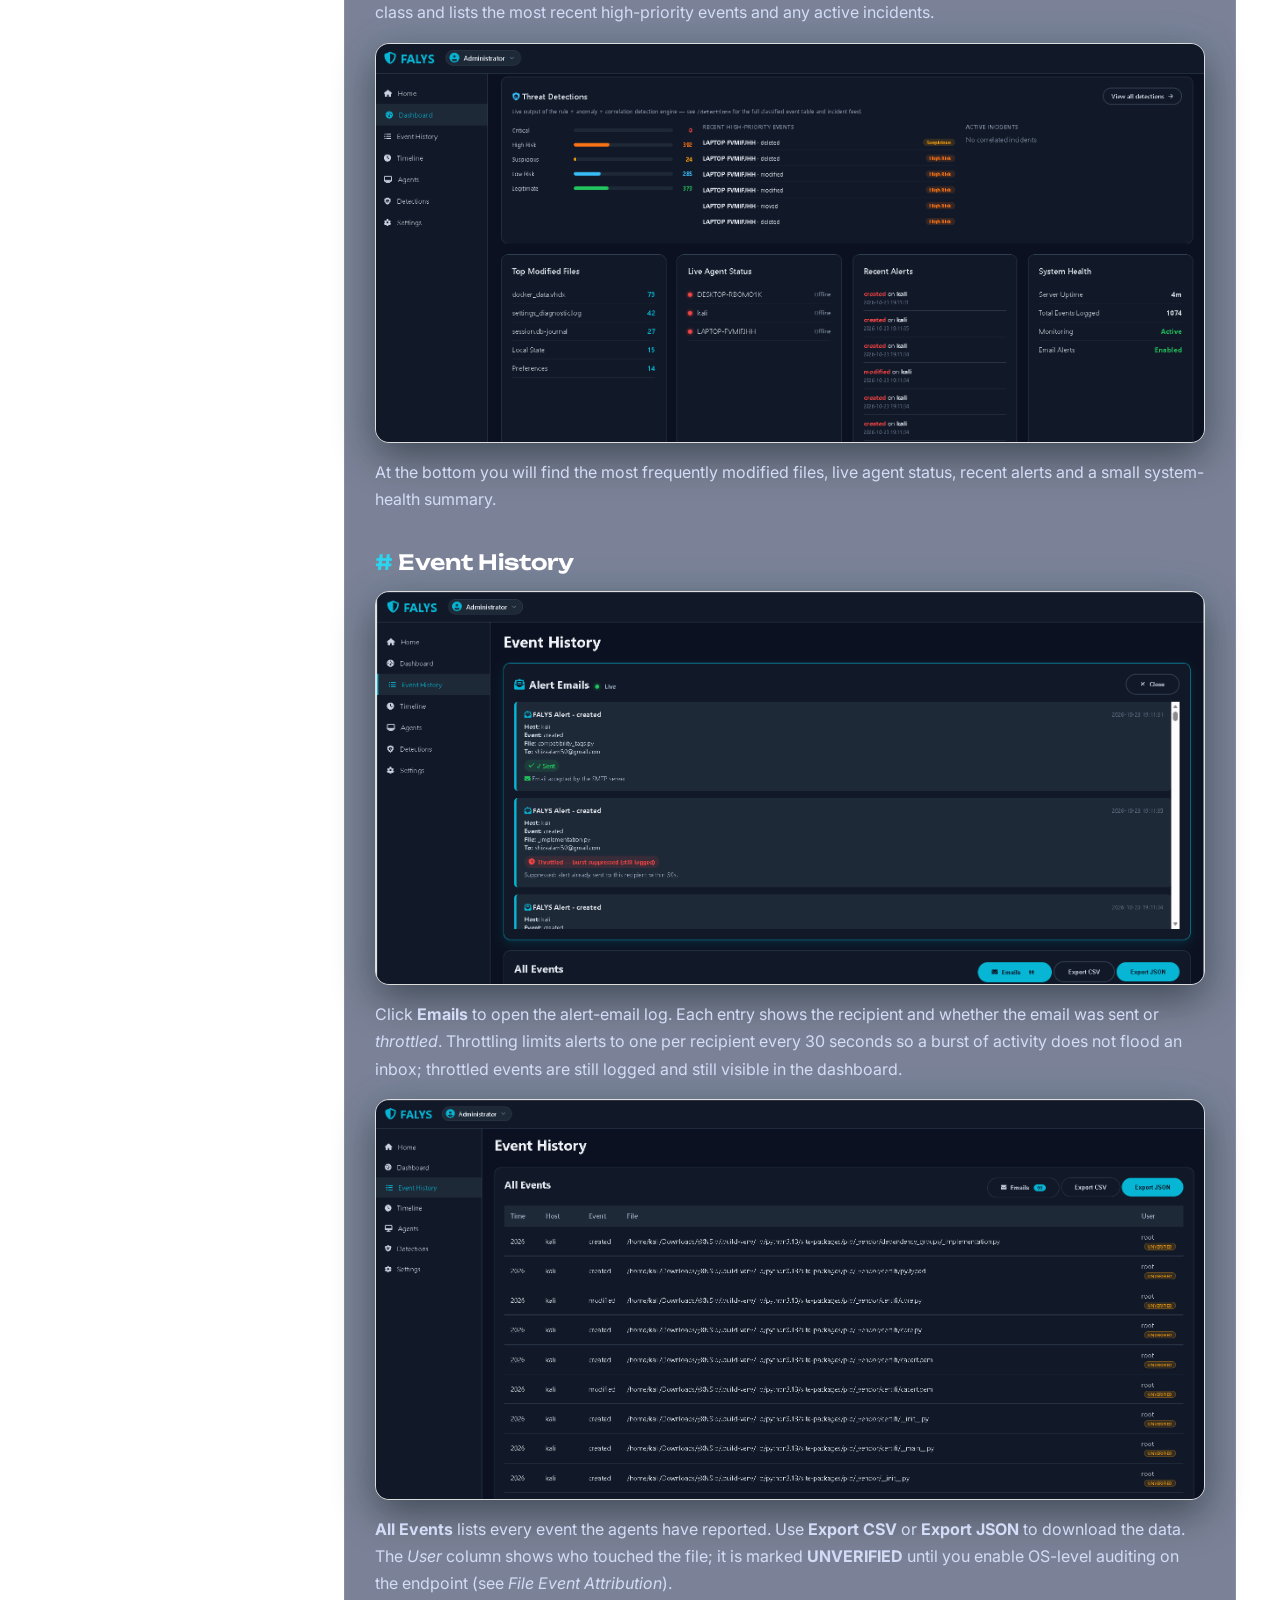
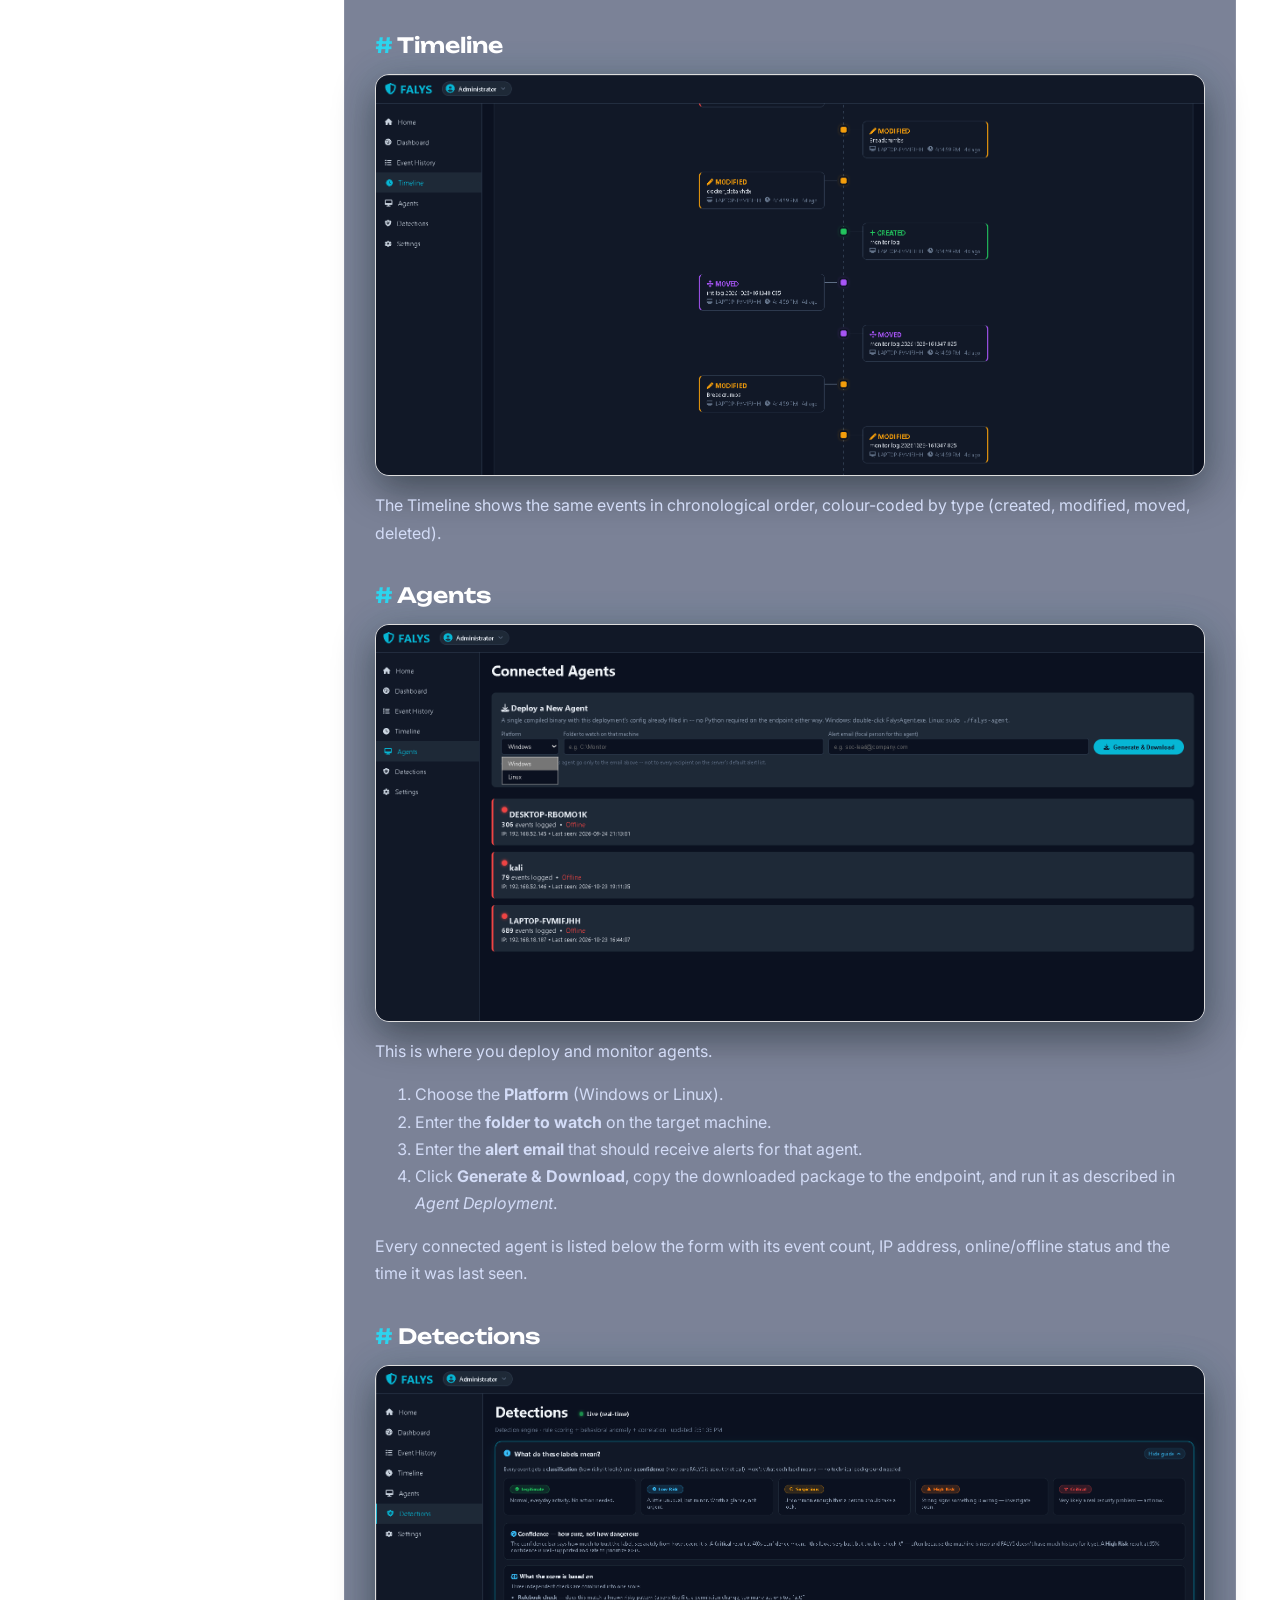
==== commit 85136598: "Update index.html" ====
--- a/docs/index.html
+++ b/docs/index.html
@@ -50,7 +50,7 @@
 <!-- ================= NAVBAR ================= -->
 <button aria-label="Open menu" id="menu">☰ Menu</button>
 <aside id="side">
-<div class="brand"><img alt="FALYS" src="images/falys-logo.png"/><div><b>DOCS</b><small>v2.3.0</small></div></div>
+<div class="brand"><img alt="Falys" src="images/falys-logo.png"/><div><b>DOCS</b><small>v2.3.0</small></div></div>
 <a class="back" href="../index.html">← Back to falys.io</a>
 <input aria-label="Search sections" id="search" placeholder="Search sections…" type="search"/>
 <nav id="toc">
--- a/docs/docs.css
+++ b/docs/docs.css
@@ -1,4 +1,4 @@
-/* FALYS online documentation — theme layer. Self-contained; safe to drop into falys.io/docs/ */
+/* Falys online documentation — theme layer. Self-contained; safe to drop into falys.io/docs/ */
 :root{
   --bg:#050b1f; --bg2:#0a1a44; --card:rgba(16,29,66,.55); --card-solid:#0d1838;
   --line:rgba(255,255,255,.10); --fg:#e6ecff; --muted:#93a4d3;
@@ -114,7 +114,6 @@
 #toc a[href="#file-event-attribution"]::before{content:"🕵️"}
 #toc a[href="#detection-engine"]::before{content:"🧠"}
 #toc a[href="#dynamic-ip-discovery"]::before{content:"📡"}
-#toc a[href="#command-tunnel"]::before{content:"🔐"}
 #toc a[href="#credits"]::before,#toc a[href="#credits--third-party-licenses"]::before{content:"💙"}
 #toc>ul>li.active>a{background:linear-gradient(135deg,rgba(45,212,238,.18),rgba(145,97,245,.18));color:#fff}
 #toc li ul{display:none;margin:2px 0 8px 22px;padding-left:10px;border-left:1px dashed var(--line)}
